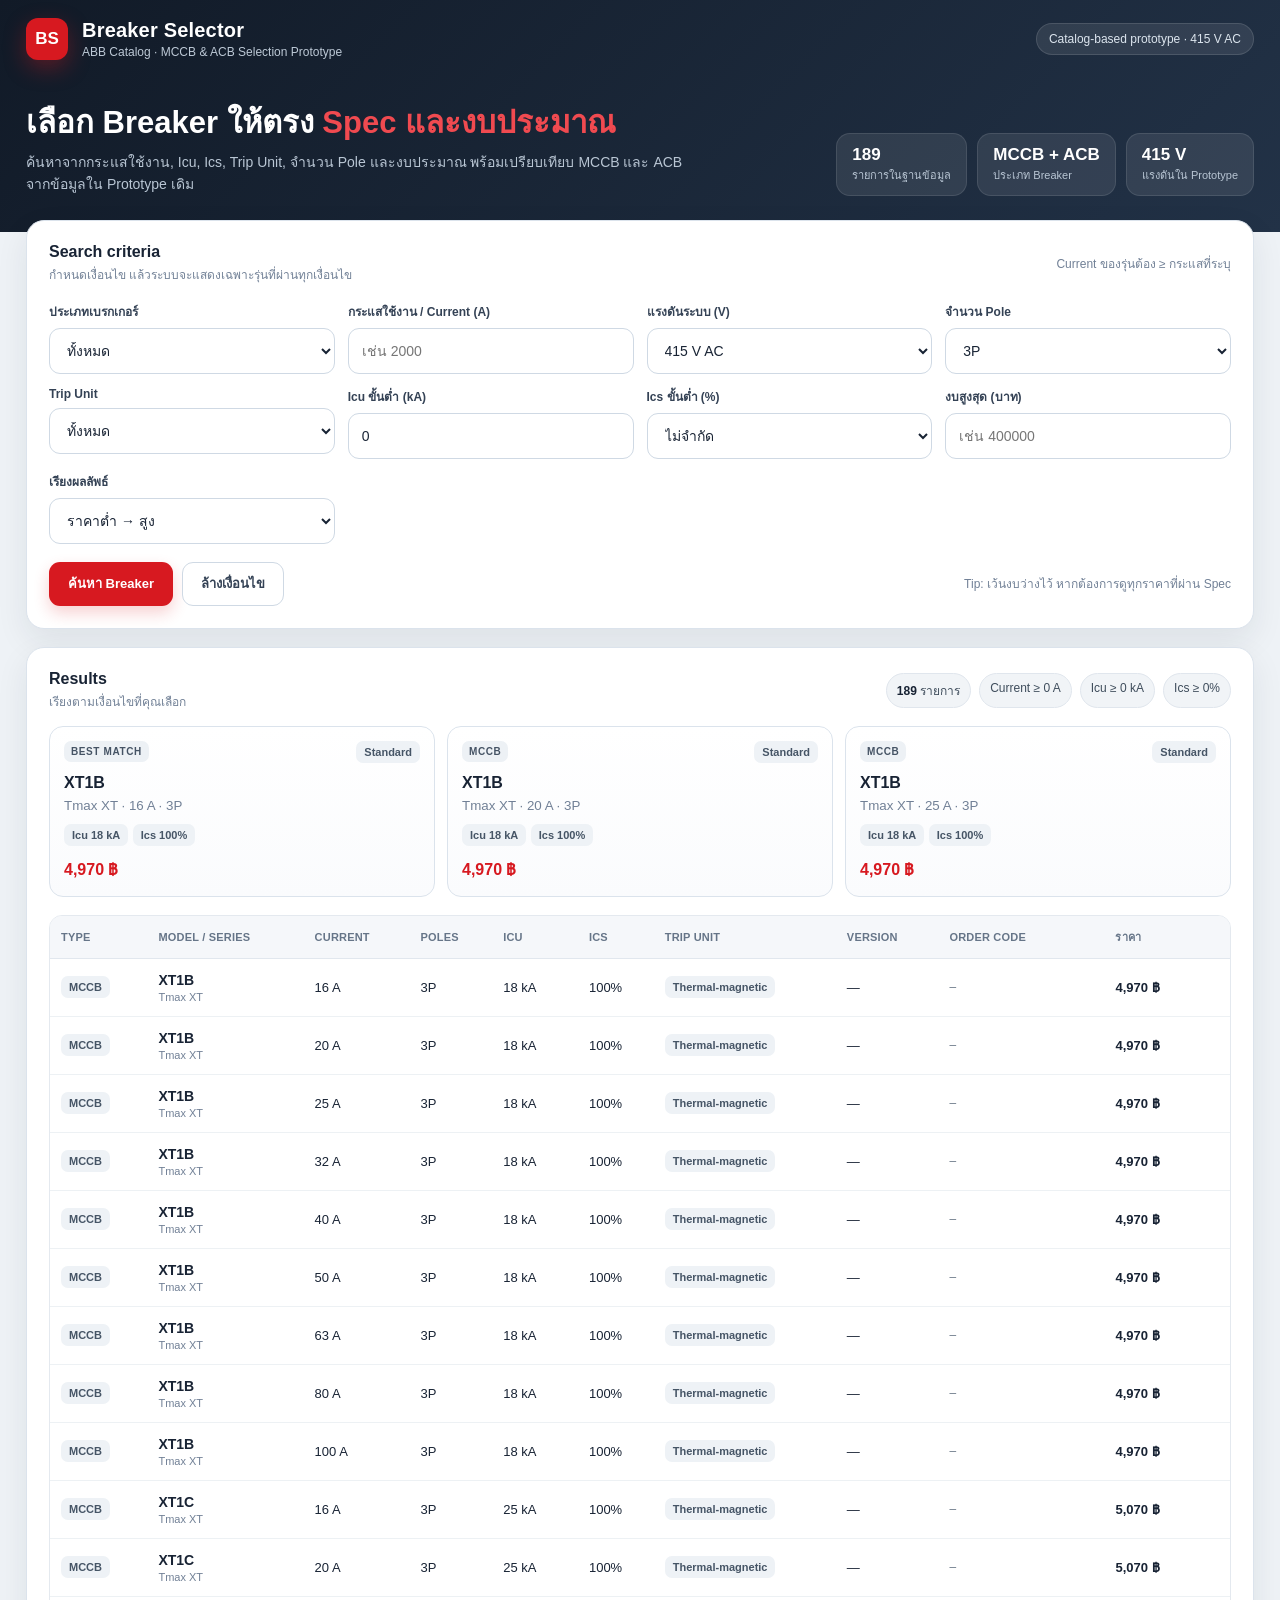
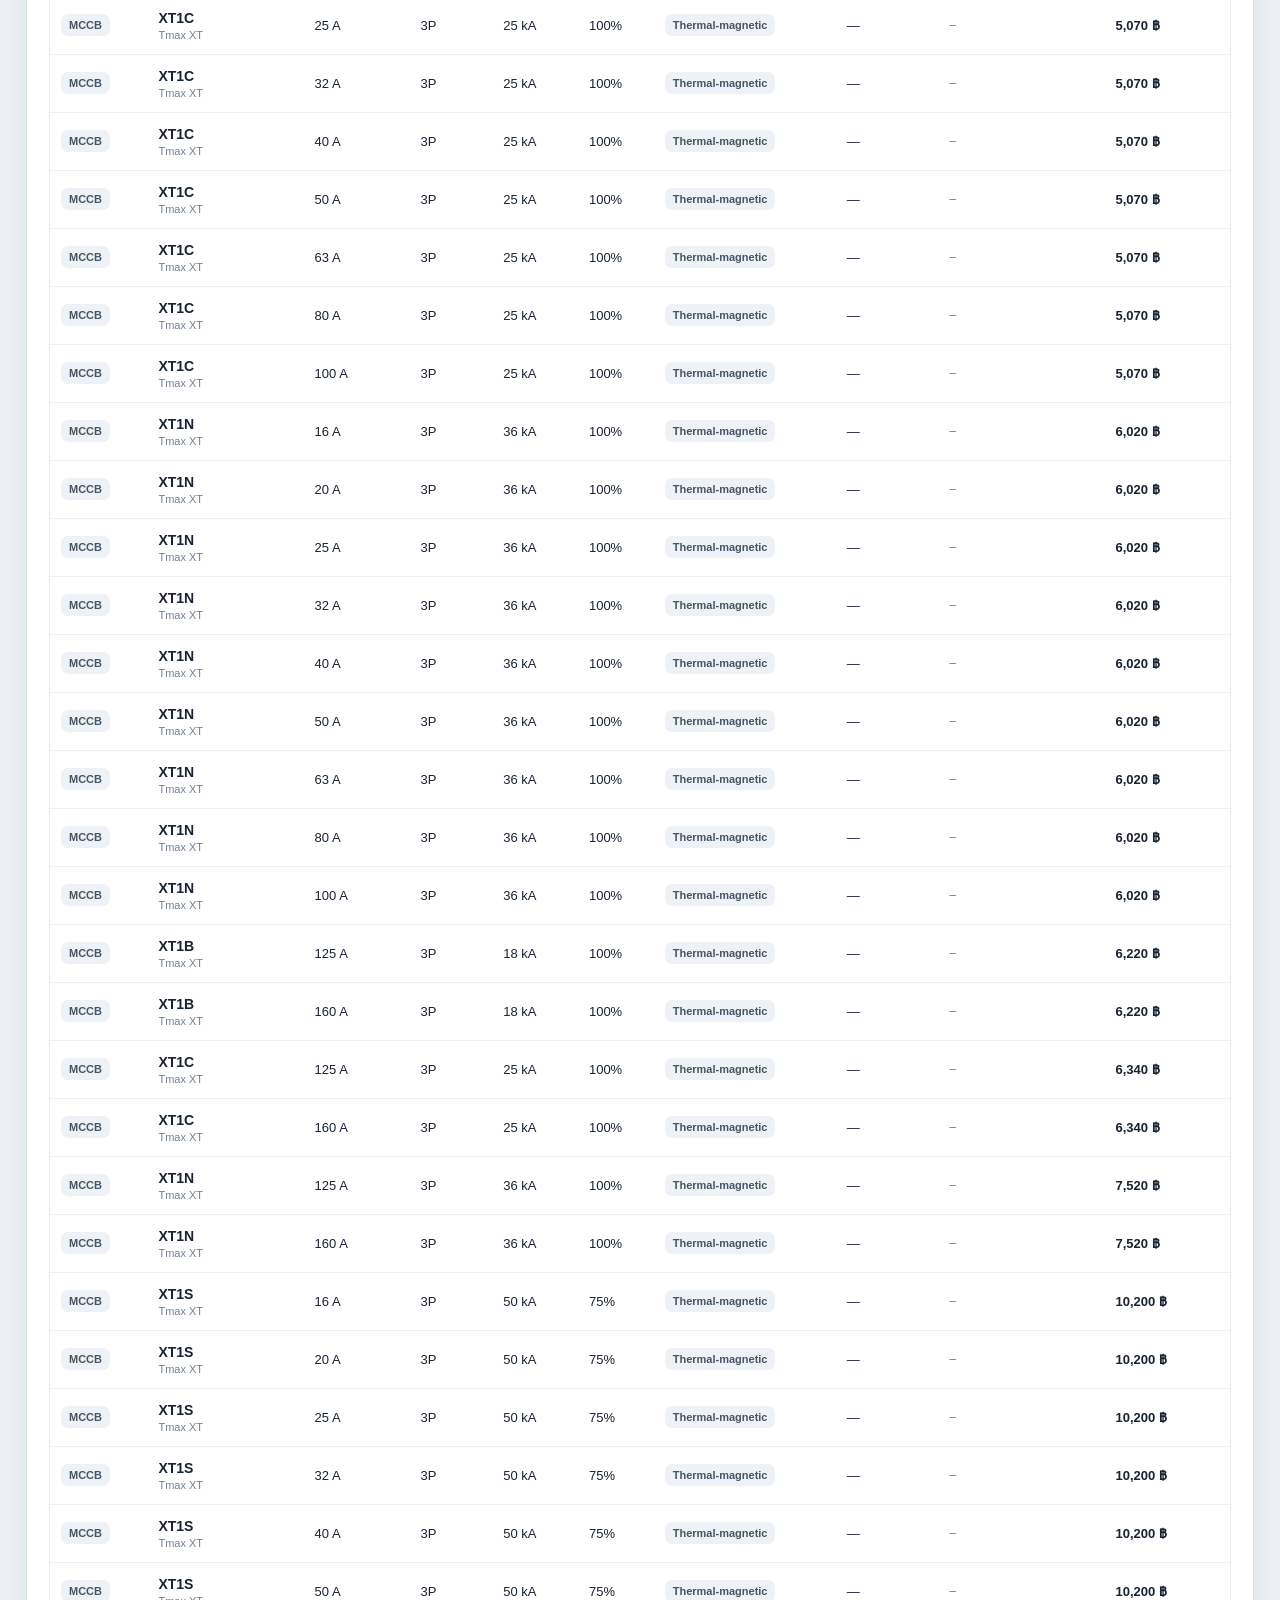
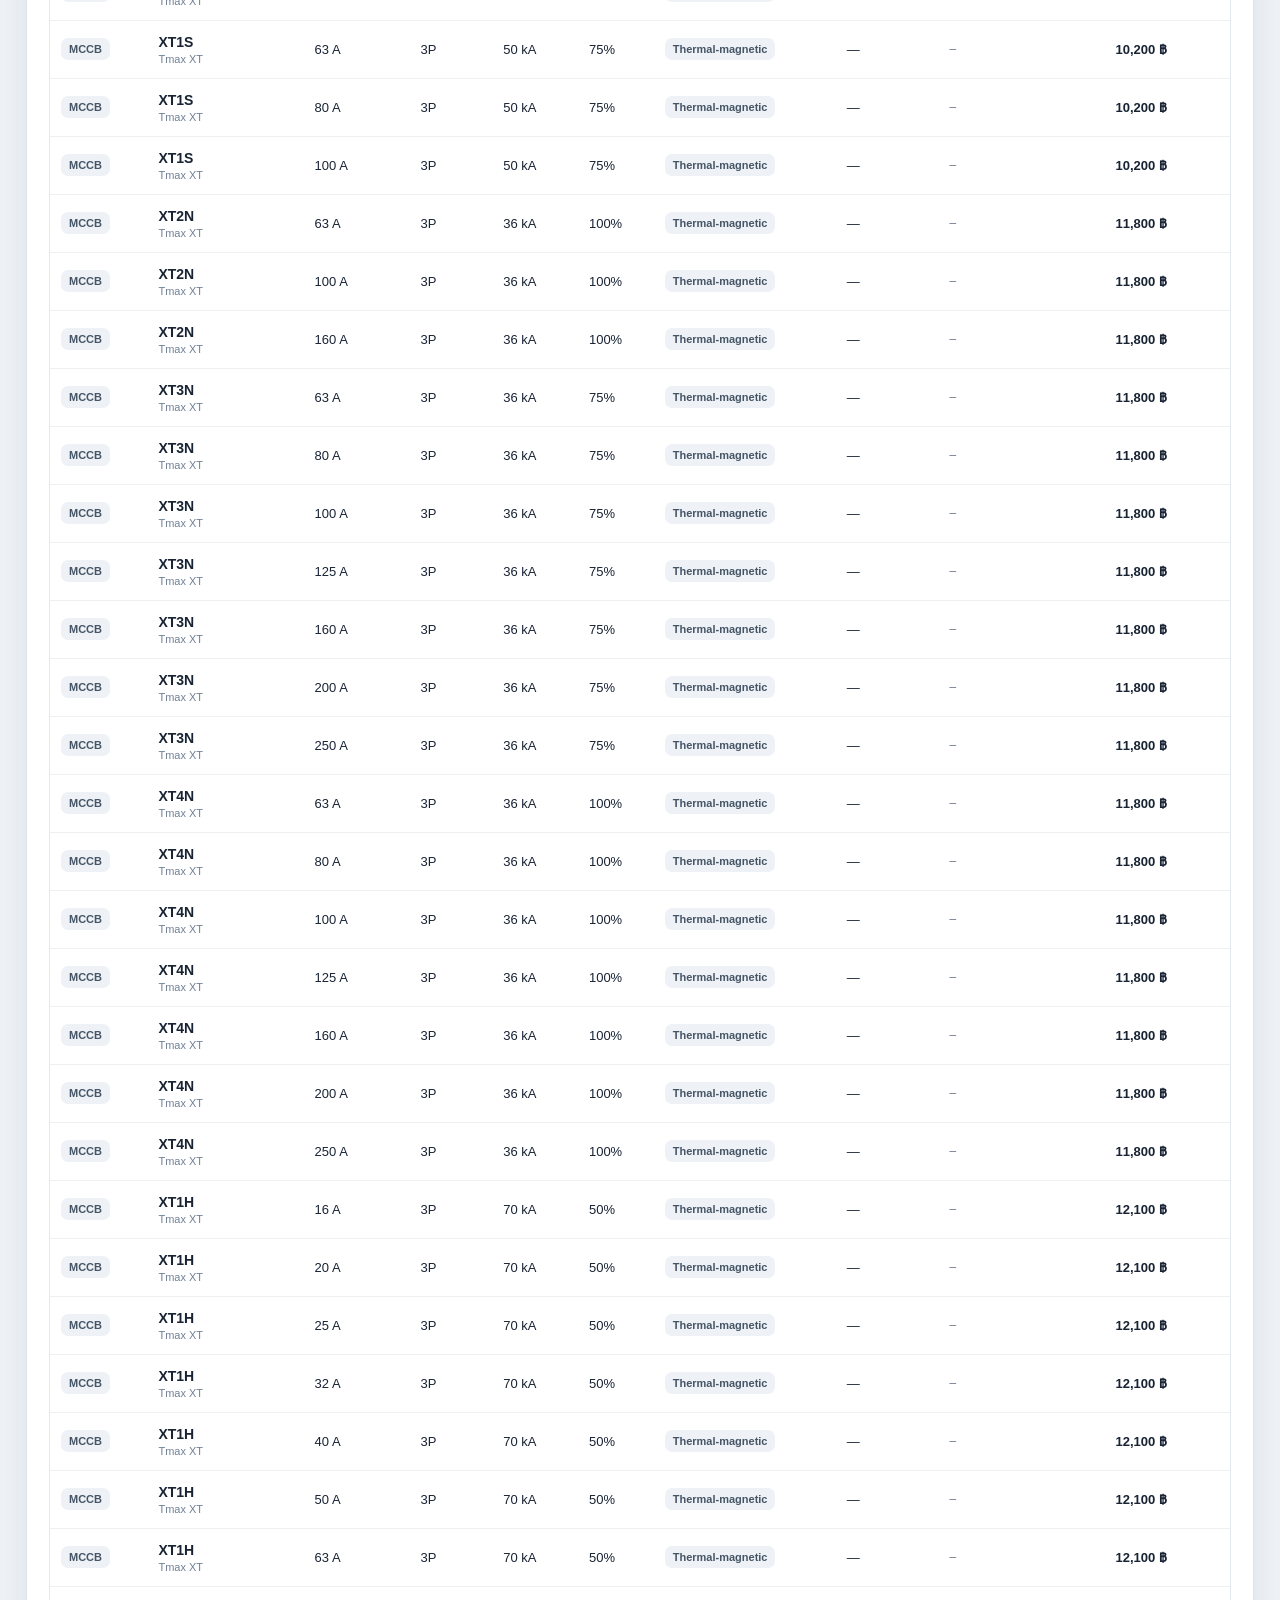
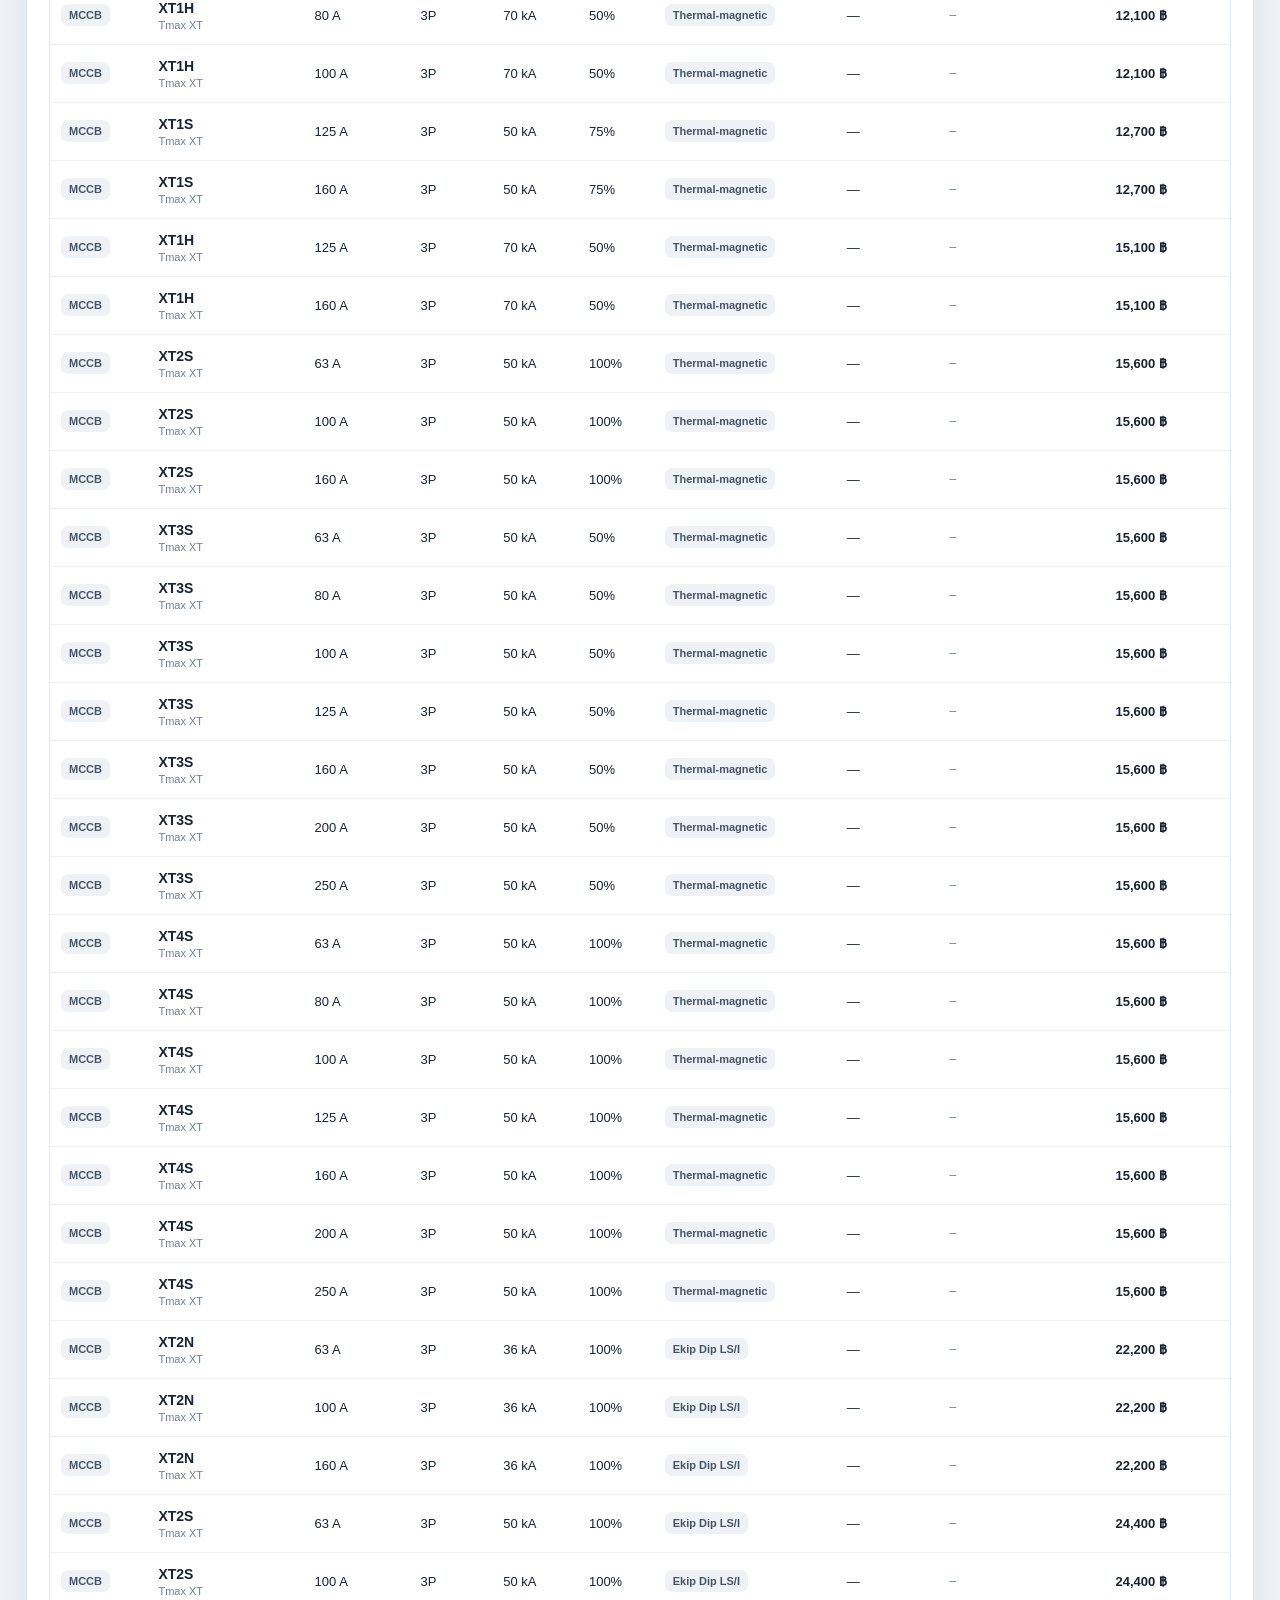
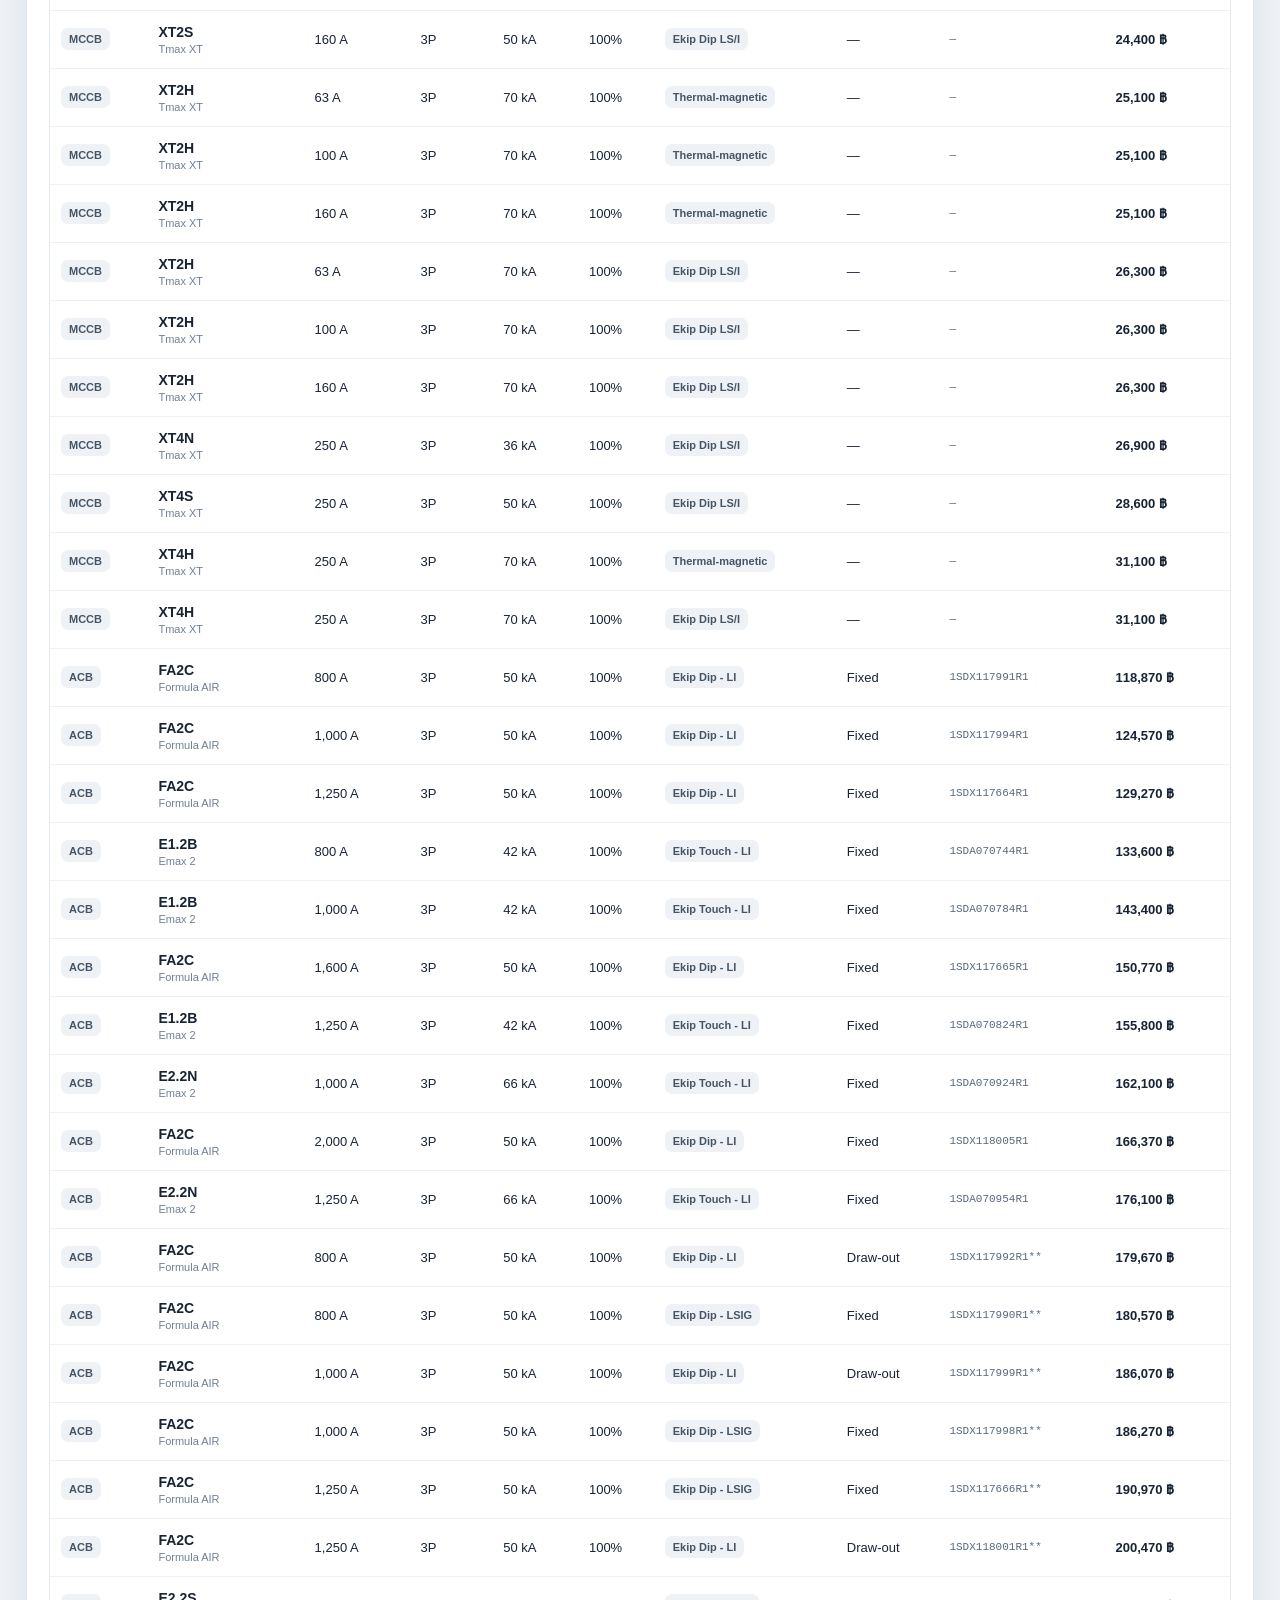
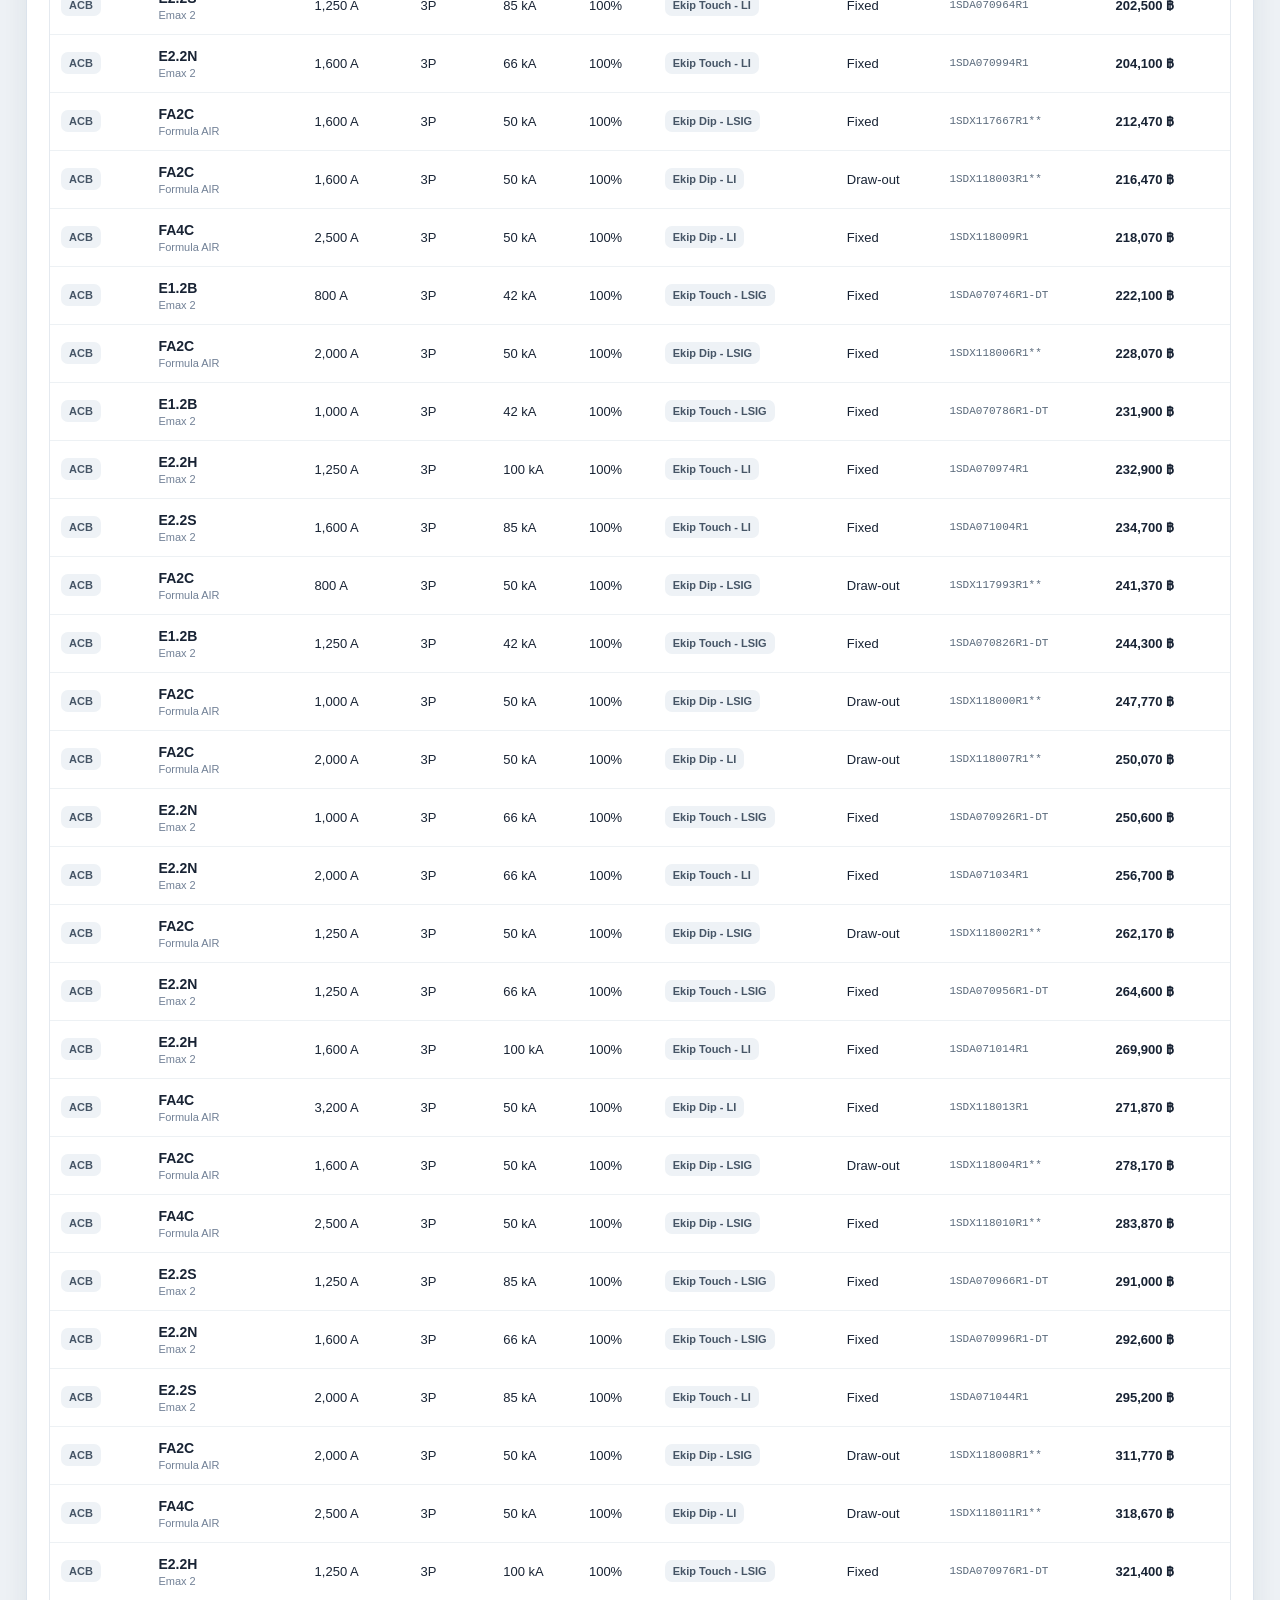
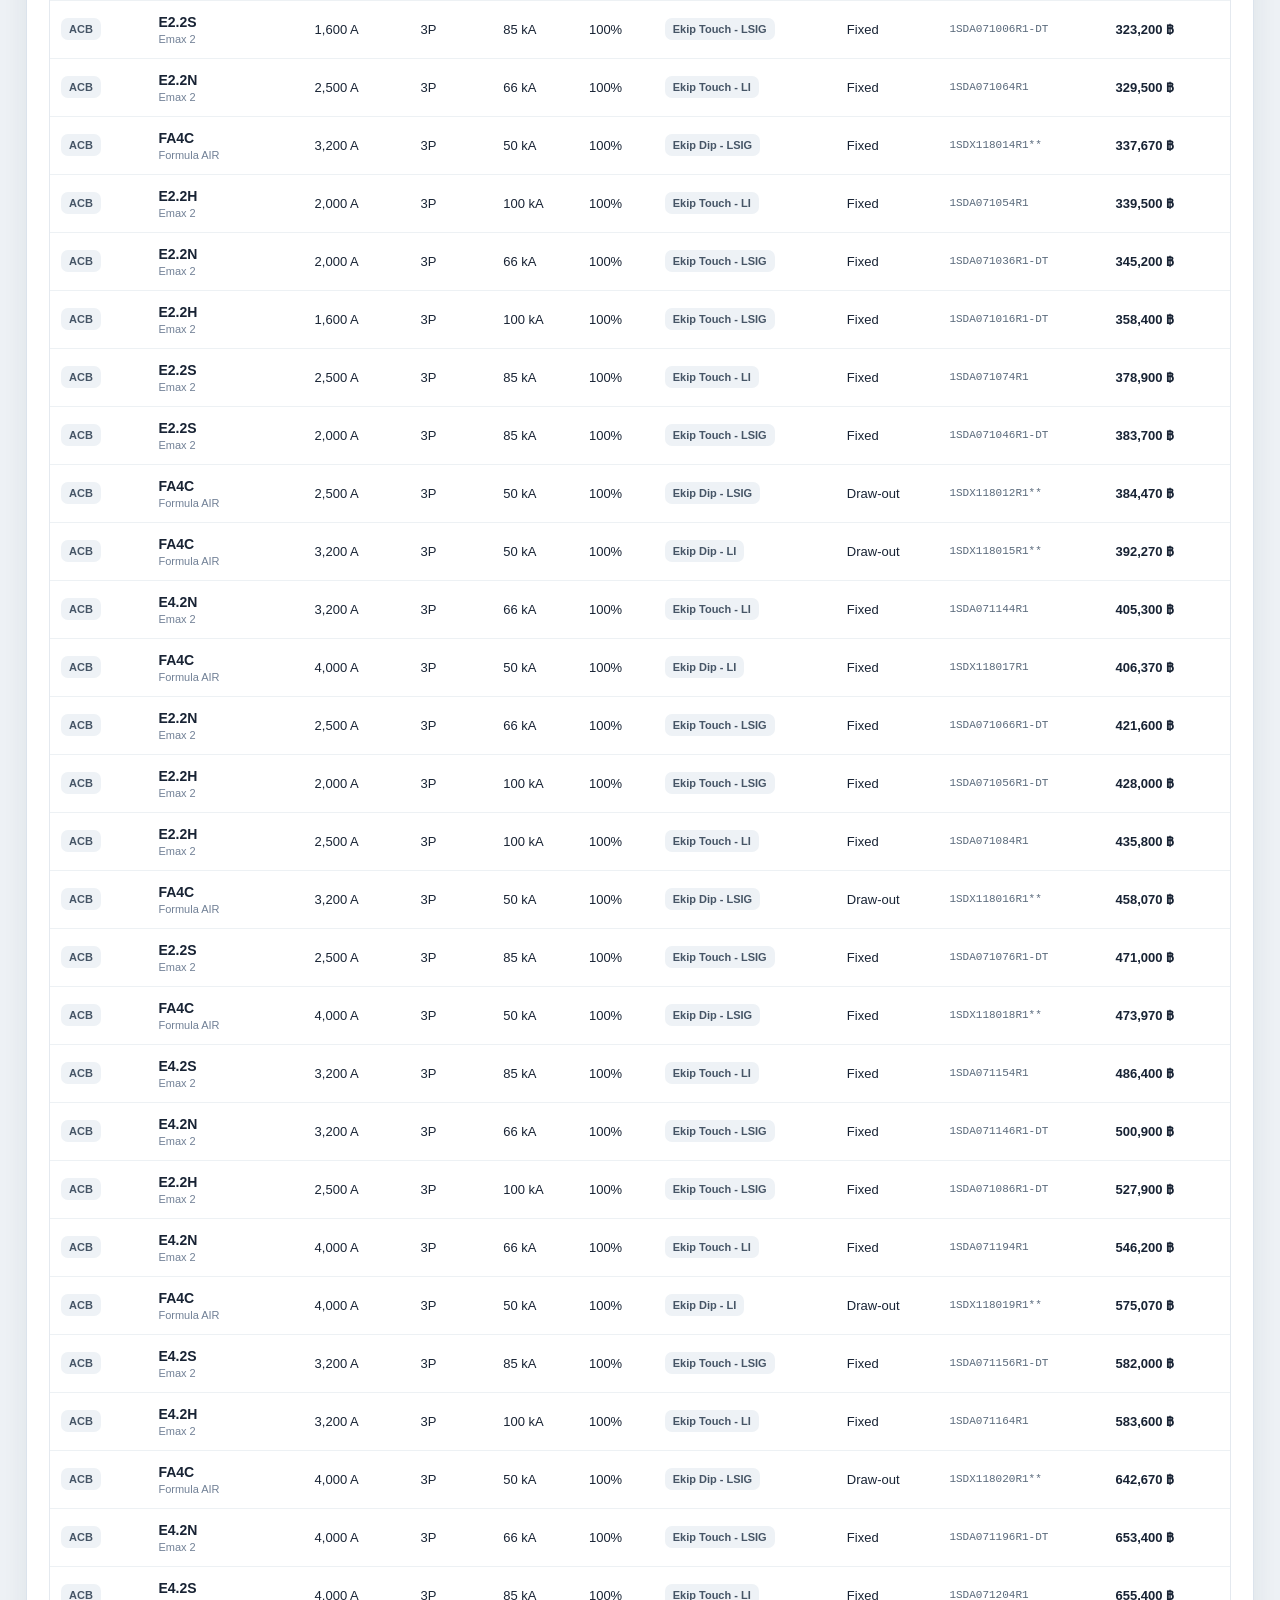
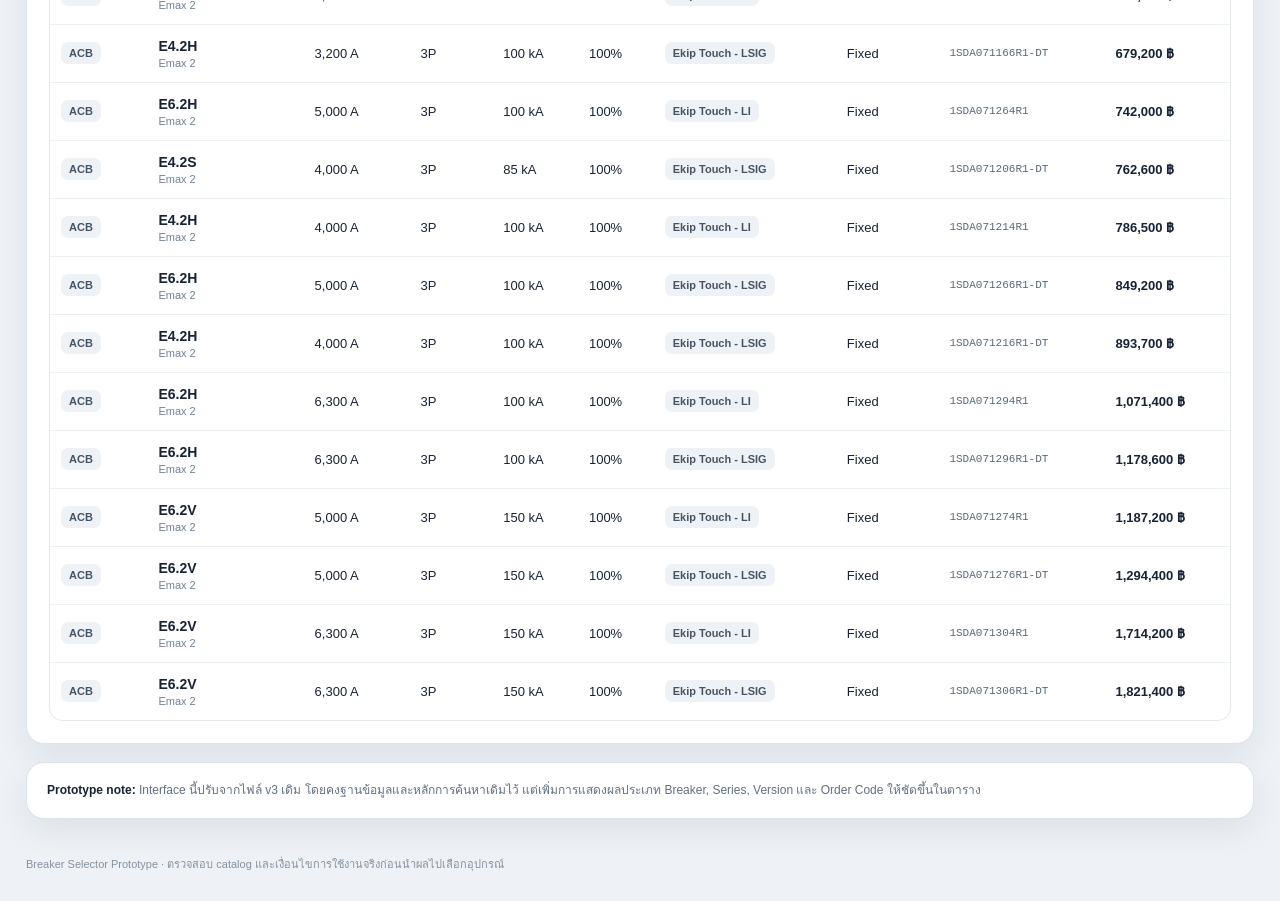
==== public/index.html @ d1b25e19 "Add files via upload" ====
<!doctype html>
<html lang="th">
<head>
<meta charset="utf-8">
<meta name="viewport" content="width=device-width,initial-scale=1">
<title>Breaker Selector | ABB Catalog Prototype</title>
<style>
:root {
  --ink:#182334;
  --ink-2:#344255;
  --muted:#718096;
  --line:#dbe3ec;
  --panel:#ffffff;
  --bg:#eef2f6;
  --accent:#d71920;
  --accent-dark:#a80f15;
  --soft:#f7f9fb;
  --shadow:0 12px 32px rgba(24,35,52,.08);
}
*{box-sizing:border-box}
body{margin:0;background:var(--bg);color:var(--ink);font-family:Inter,"Segoe UI",Tahoma,sans-serif}
.topbar{background:linear-gradient(135deg,#111a27,#223247);color:#fff}
.nav{max-width:1360px;margin:auto;padding:18px 26px;display:flex;justify-content:space-between;align-items:center;gap:20px}
.brand{display:flex;align-items:center;gap:14px}
.logo{width:42px;height:42px;border-radius:12px;background:var(--accent);display:grid;place-items:center;font-weight:800;font-size:17px;box-shadow:0 8px 22px rgba(215,25,32,.35)}
.brand h1{font-size:20px;margin:0;letter-spacing:.2px}
.brand p{margin:3px 0 0;color:#bdc9d6;font-size:12px}
.status{font-size:12px;color:#dce5ee;background:rgba(255,255,255,.09);padding:8px 12px;border:1px solid rgba(255,255,255,.12);border-radius:999px}
.hero{max-width:1360px;margin:auto;padding:28px 26px 36px}
.hero-grid{display:grid;grid-template-columns:1fr auto;gap:20px;align-items:end}
.hero h2{margin:0;font-size:31px;line-height:1.12}
.hero h2 span{color:#f04a50}
.hero p{margin:10px 0 0;color:#b9c6d4;max-width:680px;font-size:14px;line-height:1.6}
.stats{display:flex;gap:10px;flex-wrap:wrap}
.stat{background:rgba(255,255,255,.09);border:1px solid rgba(255,255,255,.1);border-radius:14px;padding:11px 15px;min-width:115px}
.stat b{display:block;font-size:17px} .stat span{font-size:11px;color:#b9c6d4}
.wrap{max-width:1360px;margin:-12px auto 36px;padding:0 26px}
.filter-card,.result-card,.info-card{background:var(--panel);border:1px solid var(--line);border-radius:18px;box-shadow:var(--shadow)}
.filter-card{padding:22px;margin-bottom:18px}
.section-head{display:flex;justify-content:space-between;align-items:center;margin-bottom:18px;gap:12px}
.section-title{margin:0;font-size:16px} .section-sub{font-size:12px;color:var(--muted);margin-top:4px}
.filter-grid{display:grid;grid-template-columns:repeat(4,minmax(0,1fr));gap:13px}
.field{display:flex;flex-direction:column;gap:7px}
.field label{font-size:12px;font-weight:650;color:var(--ink-2)}
input,select{height:46px;border:1px solid #cfd9e4;border-radius:11px;padding:0 13px;background:#fff;color:var(--ink);font-size:14px;outline:none;transition:.18s}
input:focus,select:focus{border-color:var(--accent);box-shadow:0 0 0 3px rgba(215,25,32,.09)}
.actions{display:flex;justify-content:space-between;align-items:center;margin-top:18px;gap:12px;flex-wrap:wrap}
.action-left{display:flex;gap:9px;flex-wrap:wrap}
button{height:44px;border-radius:11px;padding:0 18px;border:1px solid transparent;font-weight:700;cursor:pointer;font-size:13px}
.primary{background:var(--accent);color:#fff;box-shadow:0 7px 16px rgba(215,25,32,.2)} .primary:hover{background:var(--accent-dark)}
.secondary{background:#fff;border-color:#cfd9e4;color:var(--ink-2)} .secondary:hover{background:var(--soft)}
.helper{font-size:12px;color:var(--muted)}
.result-card{padding:22px;overflow:hidden}
.result-toolbar{display:flex;justify-content:space-between;align-items:center;gap:14px;margin-bottom:15px;flex-wrap:wrap}
.summary{display:flex;gap:8px;flex-wrap:wrap}
.pill{background:#f1f4f7;border:1px solid #e0e6ed;border-radius:999px;padding:7px 10px;font-size:12px;color:#3f4d5c}
.pill strong{color:var(--ink)}
.recommendations{display:grid;grid-template-columns:repeat(3,minmax(0,1fr));gap:12px;margin-bottom:18px}
.rec{border:1px solid var(--line);border-radius:14px;padding:14px;background:linear-gradient(180deg,#fff,#fafbfd)}
.rec-top{display:flex;justify-content:space-between;align-items:center;gap:8px}
.rec-type{font-size:10px;font-weight:800;letter-spacing:.6px;padding:5px 7px;border-radius:7px;background:#edf1f5;color:#455364}
.rec h3{font-size:16px;margin:11px 0 4px} .rec small{color:var(--muted)} .rec-price{font-weight:800;font-size:16px;margin-top:11px;color:var(--accent)}
.table-wrap{overflow:auto;border:1px solid #e4e9ef;border-radius:13px}
table{width:100%;border-collapse:collapse;min-width:980px;font-size:13px}
th{background:#f5f7fa;color:#667588;text-align:left;padding:12px 11px;font-size:11px;letter-spacing:.2px;text-transform:uppercase;border-bottom:1px solid #e1e7ee}
td{padding:13px 11px;border-bottom:1px solid #edf1f4;vertical-align:middle}
tbody tr:hover{background:#fafbfd} tbody tr:last-child td{border-bottom:0}
.model{font-weight:800;font-size:14px} .series{font-size:11px;color:var(--muted);margin-top:3px}
.badge{display:inline-flex;align-items:center;padding:5px 8px;border-radius:7px;background:#eef2f6;color:#465566;font-size:11px;font-weight:700}
.price{font-weight:800;color:var(--ink)} .order{font-family:ui-monospace,SFMono-Regular,Consolas,monospace;font-size:11px;color:#58687a}
.empty{padding:50px 20px;text-align:center;color:var(--muted)}
.info-card{margin-top:18px;padding:18px 20px;color:#617082;font-size:12px;line-height:1.65}
.info-card b{color:var(--ink)}
.footer{max-width:1360px;margin:0 auto;padding:0 26px 28px;color:#8491a0;font-size:11px}
@media(max-width:1050px){.filter-grid{grid-template-columns:repeat(3,1fr)}.recommendations{grid-template-columns:1fr 1fr}}
@media(max-width:720px){.nav,.hero,.wrap,.footer{padding-left:15px;padding-right:15px}.nav{align-items:flex-start}.status{display:none}.hero-grid{grid-template-columns:1fr}.hero h2{font-size:25px}.filter-grid{grid-template-columns:1fr 1fr}.recommendations{grid-template-columns:1fr}}
@media(max-width:480px){.filter-grid{grid-template-columns:1fr}.hero{padding-top:20px}.wrap{margin-top:-8px}}
</style>
</head>
<body>
<header class="topbar">
  <div class="nav">
    <div class="brand">
      <div class="logo">BS</div>
      <div><h1>Breaker Selector</h1><p>ABB Catalog · MCCB & ACB Selection Prototype</p></div>
    </div>
    <div class="status">Catalog-based prototype · 415 V AC</div>
  </div>
  <div class="hero">
    <div class="hero-grid">
      <div>
        <h2>เลือก Breaker ให้ตรง <span>Spec และงบประมาณ</span></h2>
        <p>ค้นหาจากกระแสใช้งาน, Icu, Ics, Trip Unit, จำนวน Pole และงบประมาณ พร้อมเปรียบเทียบ MCCB และ ACB จากข้อมูลใน Prototype เดิม</p>
      </div>
      <div class="stats">
        <div class="stat"><b id="totalCount">—</b><span>รายการในฐานข้อมูล</span></div>
        <div class="stat"><b>MCCB + ACB</b><span>ประเภท Breaker</span></div>
        <div class="stat"><b>415 V</b><span>แรงดันใน Prototype</span></div>
      </div>
    </div>
  </div>
</header>

<main class="wrap">
  <section class="filter-card">
    <div class="section-head">
      <div><h2 class="section-title">Search criteria</h2><div class="section-sub">กำหนดเงื่อนไข แล้วระบบจะแสดงเฉพาะรุ่นที่ผ่านทุกเงื่อนไข</div></div>
      <div class="helper">Current ของรุ่นต้อง ≥ กระแสที่ระบุ</div>
    </div>

    <div class="filter-grid">
      <div class="field"><label>ประเภทเบรกเกอร์</label><select id="category"><option value="any">ทั้งหมด</option><option value="MCCB">MCCB</option><option value="ACB">ACB</option></select></div>
      <div class="field"><label>กระแสใช้งาน / Current (A)</label><input id="current" type="number" min="0" placeholder="เช่น 2000"></div>
      <div class="field"><label>แรงดันระบบ (V)</label><select id="voltage"><option value="415">415 V AC</option></select></div>
      <div class="field"><label>จำนวน Pole</label><select id="poles"><option value="3">3P</option><option value="4">4P</option><option value="any">ไม่จำกัด</option></select></div>
      <div class="field"><label>Trip Unit</label><select id="trip"><option value="any">ทั้งหมด</option><option>Thermal-magnetic</option><option>Ekip Dip - LI</option><option>Ekip Dip - LSIG</option><option>Ekip Touch - LI</option><option>Ekip Touch - LSIG</option></select></div>
      <div class="field"><label>Icu ขั้นต่ำ (kA)</label><input id="icu" type="number" min="0" value="0"></div>
      <div class="field"><label>Ics ขั้นต่ำ (%)</label><select id="ics"><option value="0">ไม่จำกัด</option><option value="50">≥ 50%</option><option value="75">≥ 75%</option><option value="100">100%</option></select></div>
      <div class="field"><label>งบสูงสุด (บาท)</label><input id="budget" type="number" min="0" placeholder="เช่น 400000"></div>
      <div class="field"><label>เรียงผลลัพธ์</label><select id="sort"><option value="price">ราคาต่ำ → สูง</option><option value="current">Current ต่ำ → สูง</option><option value="icu">Icu สูง → ต่ำ</option></select></div>
    </div>

    <div class="actions">
      <div class="action-left"><button class="primary" onclick="search()">ค้นหา Breaker</button><button class="secondary" onclick="resetForm()">ล้างเงื่อนไข</button></div>
      <div class="helper">Tip: เว้นงบว่างไว้ หากต้องการดูทุกราคาที่ผ่าน Spec</div>
    </div>
  </section>

  <section class="result-card">
    <div class="result-toolbar">
      <div><h2 class="section-title">Results</h2><div class="section-sub">เรียงตามเงื่อนไขที่คุณเลือก</div></div>
      <div class="summary" id="summary"></div>
    </div>
    <div id="recommendations" class="recommendations"></div>
    <div id="results"></div>
  </section>

  <section class="info-card">
    <b>Prototype note:</b> Interface นี้ปรับจากไฟล์ v3 เดิม โดยคงฐานข้อมูลและหลักการค้นหาเดิมไว้ แต่เพิ่มการแสดงผลประเภท Breaker, Series, Version และ Order Code ให้ชัดขึ้นในตาราง
  </section>
</main>

<footer class="footer">Breaker Selector Prototype · ตรวจสอบ catalog และเงื่อนไขการใช้งานจริงก่อนนำผลไปเลือกอุปกรณ์</footer>

<script>
const DATA = [{"series": "Tmax XT", "model": "XT1B", "current": 16, "poles": 3, "voltage": 415, "icu": 18, "ics": 100, "trip": "Thermal-magnetic", "price": 4970, "source": "ABB catalog 2024, pp. 28–29 / price list"}, {"series": "Tmax XT", "model": "XT1B", "current": 20, "poles": 3, "voltage": 415, "icu": 18, "ics": 100, "trip": "Thermal-magnetic", "price": 4970, "source": "ABB catalog 2024, pp. 28–29 / price list"}, {"series": "Tmax XT", "model": "XT1B", "current": 25, "poles": 3, "voltage": 415, "icu": 18, "ics": 100, "trip": "Thermal-magnetic", "price": 4970, "source": "ABB catalog 2024, pp. 28–29 / price list"}, {"series": "Tmax XT", "model": "XT1B", "current": 32, "poles": 3, "voltage": 415, "icu": 18, "ics": 100, "trip": "Thermal-magnetic", "price": 4970, "source": "ABB catalog 2024, pp. 28–29 / price list"}, {"series": "Tmax XT", "model": "XT1B", "current": 40, "poles": 3, "voltage": 415, "icu": 18, "ics": 100, "trip": "Thermal-magnetic", "price": 4970, "source": "ABB catalog 2024, pp. 28–29 / price list"}, {"series": "Tmax XT", "model": "XT1B", "current": 50, "poles": 3, "voltage": 415, "icu": 18, "ics": 100, "trip": "Thermal-magnetic", "price": 4970, "source": "ABB catalog 2024, pp. 28–29 / price list"}, {"series": "Tmax XT", "model": "XT1B", "current": 63, "poles": 3, "voltage": 415, "icu": 18, "ics": 100, "trip": "Thermal-magnetic", "price": 4970, "source": "ABB catalog 2024, pp. 28–29 / price list"}, {"series": "Tmax XT", "model": "XT1B", "current": 80, "poles": 3, "voltage": 415, "icu": 18, "ics": 100, "trip": "Thermal-magnetic", "price": 4970, "source": "ABB catalog 2024, pp. 28–29 / price list"}, {"series": "Tmax XT", "model": "XT1B", "current": 100, "poles": 3, "voltage": 415, "icu": 18, "ics": 100, "trip": "Thermal-magnetic", "price": 4970, "source": "ABB catalog 2024, pp. 28–29 / price list"}, {"series": "Tmax XT", "model": "XT1B", "current": 125, "poles": 3, "voltage": 415, "icu": 18, "ics": 100, "trip": "Thermal-magnetic", "price": 6220, "source": "ABB catalog 2024, pp. 28–29 / price list"}, {"series": "Tmax XT", "model": "XT1B", "current": 160, "poles": 3, "voltage": 415, "icu": 18, "ics": 100, "trip": "Thermal-magnetic", "price": 6220, "source": "ABB catalog 2024, pp. 28–29 / price list"}, {"series": "Tmax XT", "model": "XT1C", "current": 16, "poles": 3, "voltage": 415, "icu": 25, "ics": 100, "trip": "Thermal-magnetic", "price": 5070, "source": "ABB catalog 2024, pp. 28–29 / price list"}, {"series": "Tmax XT", "model": "XT1C", "current": 20, "poles": 3, "voltage": 415, "icu": 25, "ics": 100, "trip": "Thermal-magnetic", "price": 5070, "source": "ABB catalog 2024, pp. 28–29 / price list"}, {"series": "Tmax XT", "model": "XT1C", "current": 25, "poles": 3, "voltage": 415, "icu": 25, "ics": 100, "trip": "Thermal-magnetic", "price": 5070, "source": "ABB catalog 2024, pp. 28–29 / price list"}, {"series": "Tmax XT", "model": "XT1C", "current": 32, "poles": 3, "voltage": 415, "icu": 25, "ics": 100, "trip": "Thermal-magnetic", "price": 5070, "source": "ABB catalog 2024, pp. 28–29 / price list"}, {"series": "Tmax XT", "model": "XT1C", "current": 40, "poles": 3, "voltage": 415, "icu": 25, "ics": 100, "trip": "Thermal-magnetic", "price": 5070, "source": "ABB catalog 2024, pp. 28–29 / price list"}, {"series": "Tmax XT", "model": "XT1C", "current": 50, "poles": 3, "voltage": 415, "icu": 25, "ics": 100, "trip": "Thermal-magnetic", "price": 5070, "source": "ABB catalog 2024, pp. 28–29 / price list"}, {"series": "Tmax XT", "model": "XT1C", "current": 63, "poles": 3, "voltage": 415, "icu": 25, "ics": 100, "trip": "Thermal-magnetic", "price": 5070, "source": "ABB catalog 2024, pp. 28–29 / price list"}, {"series": "Tmax XT", "model": "XT1C", "current": 80, "poles": 3, "voltage": 415, "icu": 25, "ics": 100, "trip": "Thermal-magnetic", "price": 5070, "source": "ABB catalog 2024, pp. 28–29 / price list"}, {"series": "Tmax XT", "model": "XT1C", "current": 100, "poles": 3, "voltage": 415, "icu": 25, "ics": 100, "trip": "Thermal-magnetic", "price": 5070, "source": "ABB catalog 2024, pp. 28–29 / price list"}, {"series": "Tmax XT", "model": "XT1C", "current": 125, "poles": 3, "voltage": 415, "icu": 25, "ics": 100, "trip": "Thermal-magnetic", "price": 6340, "source": "ABB catalog 2024, pp. 28–29 / price list"}, {"series": "Tmax XT", "model": "XT1C", "current": 160, "poles": 3, "voltage": 415, "icu": 25, "ics": 100, "trip": "Thermal-magnetic", "price": 6340, "source": "ABB catalog 2024, pp. 28–29 / price list"}, {"series": "Tmax XT", "model": "XT1N", "current": 16, "poles": 3, "voltage": 415, "icu": 36, "ics": 100, "trip": "Thermal-magnetic", "price": 6020, "source": "ABB catalog 2024, pp. 28–29 / price list"}, {"series": "Tmax XT", "model": "XT1N", "current": 20, "poles": 3, "voltage": 415, "icu": 36, "ics": 100, "trip": "Thermal-magnetic", "price": 6020, "source": "ABB catalog 2024, pp. 28–29 / price list"}, {"series": "Tmax XT", "model": "XT1N", "current": 25, "poles": 3, "voltage": 415, "icu": 36, "ics": 100, "trip": "Thermal-magnetic", "price": 6020, "source": "ABB catalog 2024, pp. 28–29 / price list"}, {"series": "Tmax XT", "model": "XT1N", "current": 32, "poles": 3, "voltage": 415, "icu": 36, "ics": 100, "trip": "Thermal-magnetic", "price": 6020, "source": "ABB catalog 2024, pp. 28–29 / price list"}, {"series": "Tmax XT", "model": "XT1N", "current": 40, "poles": 3, "voltage": 415, "icu": 36, "ics": 100, "trip": "Thermal-magnetic", "price": 6020, "source": "ABB catalog 2024, pp. 28–29 / price list"}, {"series": "Tmax XT", "model": "XT1N", "current": 50, "poles": 3, "voltage": 415, "icu": 36, "ics": 100, "trip": "Thermal-magnetic", "price": 6020, "source": "ABB catalog 2024, pp. 28–29 / price list"}, {"series": "Tmax XT", "model": "XT1N", "current": 63, "poles": 3, "voltage": 415, "icu": 36, "ics": 100, "trip": "Thermal-magnetic", "price": 6020, "source": "ABB catalog 2024, pp. 28–29 / price list"}, {"series": "Tmax XT", "model": "XT1N", "current": 80, "poles": 3, "voltage": 415, "icu": 36, "ics": 100, "trip": "Thermal-magnetic", "price": 6020, "source": "ABB catalog 2024, pp. 28–29 / price list"}, {"series": "Tmax XT", "model": "XT1N", "current": 100, "poles": 3, "voltage": 415, "icu": 36, "ics": 100, "trip": "Thermal-magnetic", "price": 6020, "source": "ABB catalog 2024, pp. 28–29 / price list"}, {"series": "Tmax XT", "model": "XT1N", "current": 125, "poles": 3, "voltage": 415, "icu": 36, "ics": 100, "trip": "Thermal-magnetic", "price": 7520, "source": "ABB catalog 2024, pp. 28–29 / price list"}, {"series": "Tmax XT", "model": "XT1N", "current": 160, "poles": 3, "voltage": 415, "icu": 36, "ics": 100, "trip": "Thermal-magnetic", "price": 7520, "source": "ABB catalog 2024, pp. 28–29 / price list"}, {"series": "Tmax XT", "model": "XT1S", "current": 16, "poles": 3, "voltage": 415, "icu": 50, "ics": 75, "trip": "Thermal-magnetic", "price": 10200, "source": "ABB catalog 2024, pp. 28–29 / price list"}, {"series": "Tmax XT", "model": "XT1S", "current": 20, "poles": 3, "voltage": 415, "icu": 50, "ics": 75, "trip": "Thermal-magnetic", "price": 10200, "source": "ABB catalog 2024, pp. 28–29 / price list"}, {"series": "Tmax XT", "model": "XT1S", "current": 25, "poles": 3, "voltage": 415, "icu": 50, "ics": 75, "trip": "Thermal-magnetic", "price": 10200, "source": "ABB catalog 2024, pp. 28–29 / price list"}, {"series": "Tmax XT", "model": "XT1S", "current": 32, "poles": 3, "voltage": 415, "icu": 50, "ics": 75, "trip": "Thermal-magnetic", "price": 10200, "source": "ABB catalog 2024, pp. 28–29 / price list"}, {"series": "Tmax XT", "model": "XT1S", "current": 40, "poles": 3, "voltage": 415, "icu": 50, "ics": 75, "trip": "Thermal-magnetic", "price": 10200, "source": "ABB catalog 2024, pp. 28–29 / price list"}, {"series": "Tmax XT", "model": "XT1S", "current": 50, "poles": 3, "voltage": 415, "icu": 50, "ics": 75, "trip": "Thermal-magnetic", "price": 10200, "source": "ABB catalog 2024, pp. 28–29 / price list"}, {"series": "Tmax XT", "model": "XT1S", "current": 63, "poles": 3, "voltage": 415, "icu": 50, "ics": 75, "trip": "Thermal-magnetic", "price": 10200, "source": "ABB catalog 2024, pp. 28–29 / price list"}, {"series": "Tmax XT", "model": "XT1S", "current": 80, "poles": 3, "voltage": 415, "icu": 50, "ics": 75, "trip": "Thermal-magnetic", "price": 10200, "source": "ABB catalog 2024, pp. 28–29 / price list"}, {"series": "Tmax XT", "model": "XT1S", "current": 100, "poles": 3, "voltage": 415, "icu": 50, "ics": 75, "trip": "Thermal-magnetic", "price": 10200, "source": "ABB catalog 2024, pp. 28–29 / price list"}, {"series": "Tmax XT", "model": "XT1S", "current": 125, "poles": 3, "voltage": 415, "icu": 50, "ics": 75, "trip": "Thermal-magnetic", "price": 12700, "source": "ABB catalog 2024, pp. 28–29 / price list"}, {"series": "Tmax XT", "model": "XT1S", "current": 160, "poles": 3, "voltage": 415, "icu": 50, "ics": 75, "trip": "Thermal-magnetic", "price": 12700, "source": "ABB catalog 2024, pp. 28–29 / price list"}, {"series": "Tmax XT", "model": "XT1H", "current": 16, "poles": 3, "voltage": 415, "icu": 70, "ics": 50, "trip": "Thermal-magnetic", "price": 12100, "source": "ABB catalog 2024, pp. 28–29 / price list"}, {"series": "Tmax XT", "model": "XT1H", "current": 20, "poles": 3, "voltage": 415, "icu": 70, "ics": 50, "trip": "Thermal-magnetic", "price": 12100, "source": "ABB catalog 2024, pp. 28–29 / price list"}, {"series": "Tmax XT", "model": "XT1H", "current": 25, "poles": 3, "voltage": 415, "icu": 70, "ics": 50, "trip": "Thermal-magnetic", "price": 12100, "source": "ABB catalog 2024, pp. 28–29 / price list"}, {"series": "Tmax XT", "model": "XT1H", "current": 32, "poles": 3, "voltage": 415, "icu": 70, "ics": 50, "trip": "Thermal-magnetic", "price": 12100, "source": "ABB catalog 2024, pp. 28–29 / price list"}, {"series": "Tmax XT", "model": "XT1H", "current": 40, "poles": 3, "voltage": 415, "icu": 70, "ics": 50, "trip": "Thermal-magnetic", "price": 12100, "source": "ABB catalog 2024, pp. 28–29 / price list"}, {"series": "Tmax XT", "model": "XT1H", "current": 50, "poles": 3, "voltage": 415, "icu": 70, "ics": 50, "trip": "Thermal-magnetic", "price": 12100, "source": "ABB catalog 2024, pp. 28–29 / price list"}, {"series": "Tmax XT", "model": "XT1H", "current": 63, "poles": 3, "voltage": 415, "icu": 70, "ics": 50, "trip": "Thermal-magnetic", "price": 12100, "source": "ABB catalog 2024, pp. 28–29 / price list"}, {"series": "Tmax XT", "model": "XT1H", "current": 80, "poles": 3, "voltage": 415, "icu": 70, "ics": 50, "trip": "Thermal-magnetic", "price": 12100, "source": "ABB catalog 2024, pp. 28–29 / price list"}, {"series": "Tmax XT", "model": "XT1H", "current": 100, "poles": 3, "voltage": 415, "icu": 70, "ics": 50, "trip": "Thermal-magnetic", "price": 12100, "source": "ABB catalog 2024, pp. 28–29 / price list"}, {"series": "Tmax XT", "model": "XT1H", "current": 125, "poles": 3, "voltage": 415, "icu": 70, "ics": 50, "trip": "Thermal-magnetic", "price": 15100, "source": "ABB catalog 2024, pp. 28–29 / price list"}, {"series": "Tmax XT", "model": "XT1H", "current": 160, "poles": 3, "voltage": 415, "icu": 70, "ics": 50, "trip": "Thermal-magnetic", "price": 15100, "source": "ABB catalog 2024, pp. 28–29 / price list"}, {"series": "Tmax XT", "model": "XT2N", "current": 63, "poles": 3, "voltage": 415, "icu": 36, "ics": 100, "trip": "Thermal-magnetic", "price": 11800, "source": "ABB catalog 2024, pp. 28–29 / price list"}, {"series": "Tmax XT", "model": "XT2N", "current": 100, "poles": 3, "voltage": 415, "icu": 36, "ics": 100, "trip": "Thermal-magnetic", "price": 11800, "source": "ABB catalog 2024, pp. 28–29 / price list"}, {"series": "Tmax XT", "model": "XT2N", "current": 160, "poles": 3, "voltage": 415, "icu": 36, "ics": 100, "trip": "Thermal-magnetic", "price": 11800, "source": "ABB catalog 2024, pp. 28–29 / price list"}, {"series": "Tmax XT", "model": "XT2S", "current": 63, "poles": 3, "voltage": 415, "icu": 50, "ics": 100, "trip": "Thermal-magnetic", "price": 15600, "source": "ABB catalog 2024, pp. 28–29 / price list"}, {"series": "Tmax XT", "model": "XT2S", "current": 100, "poles": 3, "voltage": 415, "icu": 50, "ics": 100, "trip": "Thermal-magnetic", "price": 15600, "source": "ABB catalog 2024, pp. 28–29 / price list"}, {"series": "Tmax XT", "model": "XT2S", "current": 160, "poles": 3, "voltage": 415, "icu": 50, "ics": 100, "trip": "Thermal-magnetic", "price": 15600, "source": "ABB catalog 2024, pp. 28–29 / price list"}, {"series": "Tmax XT", "model": "XT2H", "current": 63, "poles": 3, "voltage": 415, "icu": 70, "ics": 100, "trip": "Thermal-magnetic", "price": 25100, "source": "ABB catalog 2024, pp. 28–29 / price list"}, {"series": "Tmax XT", "model": "XT2H", "current": 100, "poles": 3, "voltage": 415, "icu": 70, "ics": 100, "trip": "Thermal-magnetic", "price": 25100, "source": "ABB catalog 2024, pp. 28–29 / price list"}, {"series": "Tmax XT", "model": "XT2H", "current": 160, "poles": 3, "voltage": 415, "icu": 70, "ics": 100, "trip": "Thermal-magnetic", "price": 25100, "source": "ABB catalog 2024, pp. 28–29 / price list"}, {"series": "Tmax XT", "model": "XT3N", "current": 63, "poles": 3, "voltage": 415, "icu": 36, "ics": 75, "trip": "Thermal-magnetic", "price": 11800, "source": "ABB catalog 2024, pp. 28–29 / price list"}, {"series": "Tmax XT", "model": "XT3N", "current": 80, "poles": 3, "voltage": 415, "icu": 36, "ics": 75, "trip": "Thermal-magnetic", "price": 11800, "source": "ABB catalog 2024, pp. 28–29 / price list"}, {"series": "Tmax XT", "model": "XT3N", "current": 100, "poles": 3, "voltage": 415, "icu": 36, "ics": 75, "trip": "Thermal-magnetic", "price": 11800, "source": "ABB catalog 2024, pp. 28–29 / price list"}, {"series": "Tmax XT", "model": "XT3N", "current": 125, "poles": 3, "voltage": 415, "icu": 36, "ics": 75, "trip": "Thermal-magnetic", "price": 11800, "source": "ABB catalog 2024, pp. 28–29 / price list"}, {"series": "Tmax XT", "model": "XT3N", "current": 160, "poles": 3, "voltage": 415, "icu": 36, "ics": 75, "trip": "Thermal-magnetic", "price": 11800, "source": "ABB catalog 2024, pp. 28–29 / price list"}, {"series": "Tmax XT", "model": "XT3N", "current": 200, "poles": 3, "voltage": 415, "icu": 36, "ics": 75, "trip": "Thermal-magnetic", "price": 11800, "source": "ABB catalog 2024, pp. 28–29 / price list"}, {"series": "Tmax XT", "model": "XT3N", "current": 250, "poles": 3, "voltage": 415, "icu": 36, "ics": 75, "trip": "Thermal-magnetic", "price": 11800, "source": "ABB catalog 2024, pp. 28–29 / price list"}, {"series": "Tmax XT", "model": "XT3S", "current": 63, "poles": 3, "voltage": 415, "icu": 50, "ics": 50, "trip": "Thermal-magnetic", "price": 15600, "source": "ABB catalog 2024, pp. 28–29 / price list"}, {"series": "Tmax XT", "model": "XT3S", "current": 80, "poles": 3, "voltage": 415, "icu": 50, "ics": 50, "trip": "Thermal-magnetic", "price": 15600, "source": "ABB catalog 2024, pp. 28–29 / price list"}, {"series": "Tmax XT", "model": "XT3S", "current": 100, "poles": 3, "voltage": 415, "icu": 50, "ics": 50, "trip": "Thermal-magnetic", "price": 15600, "source": "ABB catalog 2024, pp. 28–29 / price list"}, {"series": "Tmax XT", "model": "XT3S", "current": 125, "poles": 3, "voltage": 415, "icu": 50, "ics": 50, "trip": "Thermal-magnetic", "price": 15600, "source": "ABB catalog 2024, pp. 28–29 / price list"}, {"series": "Tmax XT", "model": "XT3S", "current": 160, "poles": 3, "voltage": 415, "icu": 50, "ics": 50, "trip": "Thermal-magnetic", "price": 15600, "source": "ABB catalog 2024, pp. 28–29 / price list"}, {"series": "Tmax XT", "model": "XT3S", "current": 200, "poles": 3, "voltage": 415, "icu": 50, "ics": 50, "trip": "Thermal-magnetic", "price": 15600, "source": "ABB catalog 2024, pp. 28–29 / price list"}, {"series": "Tmax XT", "model": "XT3S", "current": 250, "poles": 3, "voltage": 415, "icu": 50, "ics": 50, "trip": "Thermal-magnetic", "price": 15600, "source": "ABB catalog 2024, pp. 28–29 / price list"}, {"series": "Tmax XT", "model": "XT4N", "current": 63, "poles": 3, "voltage": 415, "icu": 36, "ics": 100, "trip": "Thermal-magnetic", "price": 11800, "source": "ABB catalog 2024, pp. 28–29 / price list"}, {"series": "Tmax XT", "model": "XT4N", "current": 80, "poles": 3, "voltage": 415, "icu": 36, "ics": 100, "trip": "Thermal-magnetic", "price": 11800, "source": "ABB catalog 2024, pp. 28–29 / price list"}, {"series": "Tmax XT", "model": "XT4N", "current": 100, "poles": 3, "voltage": 415, "icu": 36, "ics": 100, "trip": "Thermal-magnetic", "price": 11800, "source": "ABB catalog 2024, pp. 28–29 / price list"}, {"series": "Tmax XT", "model": "XT4N", "current": 125, "poles": 3, "voltage": 415, "icu": 36, "ics": 100, "trip": "Thermal-magnetic", "price": 11800, "source": "ABB catalog 2024, pp. 28–29 / price list"}, {"series": "Tmax XT", "model": "XT4N", "current": 160, "poles": 3, "voltage": 415, "icu": 36, "ics": 100, "trip": "Thermal-magnetic", "price": 11800, "source": "ABB catalog 2024, pp. 28–29 / price list"}, {"series": "Tmax XT", "model": "XT4N", "current": 200, "poles": 3, "voltage": 415, "icu": 36, "ics": 100, "trip": "Thermal-magnetic", "price": 11800, "source": "ABB catalog 2024, pp. 28–29 / price list"}, {"series": "Tmax XT", "model": "XT4N", "current": 250, "poles": 3, "voltage": 415, "icu": 36, "ics": 100, "trip": "Thermal-magnetic", "price": 11800, "source": "ABB catalog 2024, pp. 28–29 / price list"}, {"series": "Tmax XT", "model": "XT4S", "current": 63, "poles": 3, "voltage": 415, "icu": 50, "ics": 100, "trip": "Thermal-magnetic", "price": 15600, "source": "ABB catalog 2024, pp. 28–29 / price list"}, {"series": "Tmax XT", "model": "XT4S", "current": 80, "poles": 3, "voltage": 415, "icu": 50, "ics": 100, "trip": "Thermal-magnetic", "price": 15600, "source": "ABB catalog 2024, pp. 28–29 / price list"}, {"series": "Tmax XT", "model": "XT4S", "current": 100, "poles": 3, "voltage": 415, "icu": 50, "ics": 100, "trip": "Thermal-magnetic", "price": 15600, "source": "ABB catalog 2024, pp. 28–29 / price list"}, {"series": "Tmax XT", "model": "XT4S", "current": 125, "poles": 3, "voltage": 415, "icu": 50, "ics": 100, "trip": "Thermal-magnetic", "price": 15600, "source": "ABB catalog 2024, pp. 28–29 / price list"}, {"series": "Tmax XT", "model": "XT4S", "current": 160, "poles": 3, "voltage": 415, "icu": 50, "ics": 100, "trip": "Thermal-magnetic", "price": 15600, "source": "ABB catalog 2024, pp. 28–29 / price list"}, {"series": "Tmax XT", "model": "XT4S", "current": 200, "poles": 3, "voltage": 415, "icu": 50, "ics": 100, "trip": "Thermal-magnetic", "price": 15600, "source": "ABB catalog 2024, pp. 28–29 / price list"}, {"series": "Tmax XT", "model": "XT4S", "current": 250, "poles": 3, "voltage": 415, "icu": 50, "ics": 100, "trip": "Thermal-magnetic", "price": 15600, "source": "ABB catalog 2024, pp. 28–29 / price list"}, {"series": "Tmax XT", "model": "XT4H", "current": 250, "poles": 3, "voltage": 415, "icu": 70, "ics": 100, "trip": "Thermal-magnetic", "price": 31100, "source": "ABB catalog 2024, pp. 28–29 / price list"}, {"series": "Tmax XT", "model": "XT2N", "current": 63, "poles": 3, "voltage": 415, "icu": 36, "ics": 100, "trip": "Ekip Dip LS/I", "price": 22200, "source": "ABB catalog 2024, pp. 28–29 / price list"}, {"series": "Tmax XT", "model": "XT2N", "current": 100, "poles": 3, "voltage": 415, "icu": 36, "ics": 100, "trip": "Ekip Dip LS/I", "price": 22200, "source": "ABB catalog 2024, pp. 28–29 / price list"}, {"series": "Tmax XT", "model": "XT2N", "current": 160, "poles": 3, "voltage": 415, "icu": 36, "ics": 100, "trip": "Ekip Dip LS/I", "price": 22200, "source": "ABB catalog 2024, pp. 28–29 / price list"}, {"series": "Tmax XT", "model": "XT2S", "current": 63, "poles": 3, "voltage": 415, "icu": 50, "ics": 100, "trip": "Ekip Dip LS/I", "price": 24400, "source": "ABB catalog 2024, pp. 28–29 / price list"}, {"series": "Tmax XT", "model": "XT2S", "current": 100, "poles": 3, "voltage": 415, "icu": 50, "ics": 100, "trip": "Ekip Dip LS/I", "price": 24400, "source": "ABB catalog 2024, pp. 28–29 / price list"}, {"series": "Tmax XT", "model": "XT2S", "current": 160, "poles": 3, "voltage": 415, "icu": 50, "ics": 100, "trip": "Ekip Dip LS/I", "price": 24400, "source": "ABB catalog 2024, pp. 28–29 / price list"}, {"series": "Tmax XT", "model": "XT2H", "current": 63, "poles": 3, "voltage": 415, "icu": 70, "ics": 100, "trip": "Ekip Dip LS/I", "price": 26300, "source": "ABB catalog 2024, pp. 28–29 / price list"}, {"series": "Tmax XT", "model": "XT2H", "current": 100, "poles": 3, "voltage": 415, "icu": 70, "ics": 100, "trip": "Ekip Dip LS/I", "price": 26300, "source": "ABB catalog 2024, pp. 28–29 / price list"}, {"series": "Tmax XT", "model": "XT2H", "current": 160, "poles": 3, "voltage": 415, "icu": 70, "ics": 100, "trip": "Ekip Dip LS/I", "price": 26300, "source": "ABB catalog 2024, pp. 28–29 / price list"}, {"series": "Tmax XT", "model": "XT4N", "current": 250, "poles": 3, "voltage": 415, "icu": 36, "ics": 100, "trip": "Ekip Dip LS/I", "price": 26900, "source": "ABB catalog 2024, pp. 28–29 / price list"}, {"series": "Tmax XT", "model": "XT4S", "current": 250, "poles": 3, "voltage": 415, "icu": 50, "ics": 100, "trip": "Ekip Dip LS/I", "price": 28600, "source": "ABB catalog 2024, pp. 28–29 / price list"}, {"series": "Tmax XT", "model": "XT4H", "current": 250, "poles": 3, "voltage": 415, "icu": 70, "ics": 100, "trip": "Ekip Dip LS/I", "price": 31100, "source": "ABB catalog 2024, pp. 28–29 / price list"}, {"category": "ACB", "series": "Formula AIR", "model": "FA2C", "current": 800, "poles": 3, "voltage": 415, "icu": 50, "ics": 100, "trip": "Ekip Dip - LI", "price": 118870, "version": "Fixed", "ordercode": "1SDX117991R1", "source": "ABB catalog 2024, Formula AIR Price List 2/101"}, {"category": "ACB", "series": "Formula AIR", "model": "FA2C", "current": 800, "poles": 3, "voltage": 415, "icu": 50, "ics": 100, "trip": "Ekip Dip - LSIG", "price": 180570, "version": "Fixed", "ordercode": "1SDX117990R1**", "source": "ABB catalog 2024, Formula AIR Price List 2/101"}, {"category": "ACB", "series": "Formula AIR", "model": "FA2C", "current": 800, "poles": 3, "voltage": 415, "icu": 50, "ics": 100, "trip": "Ekip Dip - LI", "price": 179670, "version": "Draw-out", "ordercode": "1SDX117992R1**", "source": "ABB catalog 2024, Formula AIR Price List 2/101"}, {"category": "ACB", "series": "Formula AIR", "model": "FA2C", "current": 800, "poles": 3, "voltage": 415, "icu": 50, "ics": 100, "trip": "Ekip Dip - LSIG", "price": 241370, "version": "Draw-out", "ordercode": "1SDX117993R1**", "source": "ABB catalog 2024, Formula AIR Price List 2/101"}, {"category": "ACB", "series": "Formula AIR", "model": "FA2C", "current": 1000, "poles": 3, "voltage": 415, "icu": 50, "ics": 100, "trip": "Ekip Dip - LI", "price": 124570, "version": "Fixed", "ordercode": "1SDX117994R1", "source": "ABB catalog 2024, Formula AIR Price List 2/101"}, {"category": "ACB", "series": "Formula AIR", "model": "FA2C", "current": 1000, "poles": 3, "voltage": 415, "icu": 50, "ics": 100, "trip": "Ekip Dip - LSIG", "price": 186270, "version": "Fixed", "ordercode": "1SDX117998R1**", "source": "ABB catalog 2024, Formula AIR Price List 2/101"}, {"category": "ACB", "series": "Formula AIR", "model": "FA2C", "current": 1000, "poles": 3, "voltage": 415, "icu": 50, "ics": 100, "trip": "Ekip Dip - LI", "price": 186070, "version": "Draw-out", "ordercode": "1SDX117999R1**", "source": "ABB catalog 2024, Formula AIR Price List 2/101"}, {"category": "ACB", "series": "Formula AIR", "model": "FA2C", "current": 1000, "poles": 3, "voltage": 415, "icu": 50, "ics": 100, "trip": "Ekip Dip - LSIG", "price": 247770, "version": "Draw-out", "ordercode": "1SDX118000R1**", "source": "ABB catalog 2024, Formula AIR Price List 2/101"}, {"category": "ACB", "series": "Formula AIR", "model": "FA2C", "current": 1250, "poles": 3, "voltage": 415, "icu": 50, "ics": 100, "trip": "Ekip Dip - LI", "price": 129270, "version": "Fixed", "ordercode": "1SDX117664R1", "source": "ABB catalog 2024, Formula AIR Price List 2/101"}, {"category": "ACB", "series": "Formula AIR", "model": "FA2C", "current": 1250, "poles": 3, "voltage": 415, "icu": 50, "ics": 100, "trip": "Ekip Dip - LSIG", "price": 190970, "version": "Fixed", "ordercode": "1SDX117666R1**", "source": "ABB catalog 2024, Formula AIR Price List 2/101"}, {"category": "ACB", "series": "Formula AIR", "model": "FA2C", "current": 1250, "poles": 3, "voltage": 415, "icu": 50, "ics": 100, "trip": "Ekip Dip - LI", "price": 200470, "version": "Draw-out", "ordercode": "1SDX118001R1**", "source": "ABB catalog 2024, Formula AIR Price List 2/101"}, {"category": "ACB", "series": "Formula AIR", "model": "FA2C", "current": 1250, "poles": 3, "voltage": 415, "icu": 50, "ics": 100, "trip": "Ekip Dip - LSIG", "price": 262170, "version": "Draw-out", "ordercode": "1SDX118002R1**", "source": "ABB catalog 2024, Formula AIR Price List 2/101"}, {"category": "ACB", "series": "Formula AIR", "model": "FA2C", "current": 1600, "poles": 3, "voltage": 415, "icu": 50, "ics": 100, "trip": "Ekip Dip - LI", "price": 150770, "version": "Fixed", "ordercode": "1SDX117665R1", "source": "ABB catalog 2024, Formula AIR Price List 2/101"}, {"category": "ACB", "series": "Formula AIR", "model": "FA2C", "current": 1600, "poles": 3, "voltage": 415, "icu": 50, "ics": 100, "trip": "Ekip Dip - LSIG", "price": 212470, "version": "Fixed", "ordercode": "1SDX117667R1**", "source": "ABB catalog 2024, Formula AIR Price List 2/101"}, {"category": "ACB", "series": "Formula AIR", "model": "FA2C", "current": 1600, "poles": 3, "voltage": 415, "icu": 50, "ics": 100, "trip": "Ekip Dip - LI", "price": 216470, "version": "Draw-out", "ordercode": "1SDX118003R1**", "source": "ABB catalog 2024, Formula AIR Price List 2/101"}, {"category": "ACB", "series": "Formula AIR", "model": "FA2C", "current": 1600, "poles": 3, "voltage": 415, "icu": 50, "ics": 100, "trip": "Ekip Dip - LSIG", "price": 278170, "version": "Draw-out", "ordercode": "1SDX118004R1**", "source": "ABB catalog 2024, Formula AIR Price List 2/101"}, {"category": "ACB", "series": "Formula AIR", "model": "FA2C", "current": 2000, "poles": 3, "voltage": 415, "icu": 50, "ics": 100, "trip": "Ekip Dip - LI", "price": 166370, "version": "Fixed", "ordercode": "1SDX118005R1", "source": "ABB catalog 2024, Formula AIR Price List 2/101"}, {"category": "ACB", "series": "Formula AIR", "model": "FA2C", "current": 2000, "poles": 3, "voltage": 415, "icu": 50, "ics": 100, "trip": "Ekip Dip - LSIG", "price": 228070, "version": "Fixed", "ordercode": "1SDX118006R1**", "source": "ABB catalog 2024, Formula AIR Price List 2/101"}, {"category": "ACB", "series": "Formula AIR", "model": "FA2C", "current": 2000, "poles": 3, "voltage": 415, "icu": 50, "ics": 100, "trip": "Ekip Dip - LI", "price": 250070, "version": "Draw-out", "ordercode": "1SDX118007R1**", "source": "ABB catalog 2024, Formula AIR Price List 2/101"}, {"category": "ACB", "series": "Formula AIR", "model": "FA2C", "current": 2000, "poles": 3, "voltage": 415, "icu": 50, "ics": 100, "trip": "Ekip Dip - LSIG", "price": 311770, "version": "Draw-out", "ordercode": "1SDX118008R1**", "source": "ABB catalog 2024, Formula AIR Price List 2/101"}, {"category": "ACB", "series": "Formula AIR", "model": "FA4C", "current": 2500, "poles": 3, "voltage": 415, "icu": 50, "ics": 100, "trip": "Ekip Dip - LI", "price": 218070, "version": "Fixed", "ordercode": "1SDX118009R1", "source": "ABB catalog 2024, Formula AIR Price List 2/101"}, {"category": "ACB", "series": "Formula AIR", "model": "FA4C", "current": 2500, "poles": 3, "voltage": 415, "icu": 50, "ics": 100, "trip": "Ekip Dip - LSIG", "price": 283870, "version": "Fixed", "ordercode": "1SDX118010R1**", "source": "ABB catalog 2024, Formula AIR Price List 2/101"}, {"category": "ACB", "series": "Formula AIR", "model": "FA4C", "current": 2500, "poles": 3, "voltage": 415, "icu": 50, "ics": 100, "trip": "Ekip Dip - LI", "price": 318670, "version": "Draw-out", "ordercode": "1SDX118011R1**", "source": "ABB catalog 2024, Formula AIR Price List 2/101"}, {"category": "ACB", "series": "Formula AIR", "model": "FA4C", "current": 2500, "poles": 3, "voltage": 415, "icu": 50, "ics": 100, "trip": "Ekip Dip - LSIG", "price": 384470, "version": "Draw-out", "ordercode": "1SDX118012R1**", "source": "ABB catalog 2024, Formula AIR Price List 2/101"}, {"category": "ACB", "series": "Formula AIR", "model": "FA4C", "current": 3200, "poles": 3, "voltage": 415, "icu": 50, "ics": 100, "trip": "Ekip Dip - LI", "price": 271870, "version": "Fixed", "ordercode": "1SDX118013R1", "source": "ABB catalog 2024, Formula AIR Price List 2/101"}, {"category": "ACB", "series": "Formula AIR", "model": "FA4C", "current": 3200, "poles": 3, "voltage": 415, "icu": 50, "ics": 100, "trip": "Ekip Dip - LSIG", "price": 337670, "version": "Fixed", "ordercode": "1SDX118014R1**", "source": "ABB catalog 2024, Formula AIR Price List 2/101"}, {"category": "ACB", "series": "Formula AIR", "model": "FA4C", "current": 3200, "poles": 3, "voltage": 415, "icu": 50, "ics": 100, "trip": "Ekip Dip - LI", "price": 392270, "version": "Draw-out", "ordercode": "1SDX118015R1**", "source": "ABB catalog 2024, Formula AIR Price List 2/101"}, {"category": "ACB", "series": "Formula AIR", "model": "FA4C", "current": 3200, "poles": 3, "voltage": 415, "icu": 50, "ics": 100, "trip": "Ekip Dip - LSIG", "price": 458070, "version": "Draw-out", "ordercode": "1SDX118016R1**", "source": "ABB catalog 2024, Formula AIR Price List 2/101"}, {"category": "ACB", "series": "Formula AIR", "model": "FA4C", "current": 4000, "poles": 3, "voltage": 415, "icu": 50, "ics": 100, "trip": "Ekip Dip - LI", "price": 406370, "version": "Fixed", "ordercode": "1SDX118017R1", "source": "ABB catalog 2024, Formula AIR Price List 2/101"}, {"category": "ACB", "series": "Formula AIR", "model": "FA4C", "current": 4000, "poles": 3, "voltage": 415, "icu": 50, "ics": 100, "trip": "Ekip Dip - LSIG", "price": 473970, "version": "Fixed", "ordercode": "1SDX118018R1**", "source": "ABB catalog 2024, Formula AIR Price List 2/101"}, {"category": "ACB", "series": "Formula AIR", "model": "FA4C", "current": 4000, "poles": 3, "voltage": 415, "icu": 50, "ics": 100, "trip": "Ekip Dip - LI", "price": 575070, "version": "Draw-out", "ordercode": "1SDX118019R1**", "source": "ABB catalog 2024, Formula AIR Price List 2/101"}, {"category": "ACB", "series": "Formula AIR", "model": "FA4C", "current": 4000, "poles": 3, "voltage": 415, "icu": 50, "ics": 100, "trip": "Ekip Dip - LSIG", "price": 642670, "version": "Draw-out", "ordercode": "1SDX118020R1**", "source": "ABB catalog 2024, Formula AIR Price List 2/101"}, {"category": "ACB", "series": "Emax 2", "model": "E1.2B", "current": 800, "poles": 3, "voltage": 415, "icu": 42, "ics": 100, "trip": "Ekip Touch - LI", "price": 133600, "version": "Fixed", "ordercode": "1SDA070744R1", "source": "ABB catalog 2024, Emax2 Price List 2/103"}, {"category": "ACB", "series": "Emax 2", "model": "E1.2B", "current": 800, "poles": 3, "voltage": 415, "icu": 42, "ics": 100, "trip": "Ekip Touch - LSIG", "price": 222100, "version": "Fixed", "ordercode": "1SDA070746R1-DT", "source": "ABB catalog 2024, Emax2 Price List 2/103"}, {"category": "ACB", "series": "Emax 2", "model": "E1.2B", "current": 1000, "poles": 3, "voltage": 415, "icu": 42, "ics": 100, "trip": "Ekip Touch - LI", "price": 143400, "version": "Fixed", "ordercode": "1SDA070784R1", "source": "ABB catalog 2024, Emax2 Price List 2/103"}, {"category": "ACB", "series": "Emax 2", "model": "E1.2B", "current": 1000, "poles": 3, "voltage": 415, "icu": 42, "ics": 100, "trip": "Ekip Touch - LSIG", "price": 231900, "version": "Fixed", "ordercode": "1SDA070786R1-DT", "source": "ABB catalog 2024, Emax2 Price List 2/103"}, {"category": "ACB", "series": "Emax 2", "model": "E1.2B", "current": 1250, "poles": 3, "voltage": 415, "icu": 42, "ics": 100, "trip": "Ekip Touch - LI", "price": 155800, "version": "Fixed", "ordercode": "1SDA070824R1", "source": "ABB catalog 2024, Emax2 Price List 2/103"}, {"category": "ACB", "series": "Emax 2", "model": "E1.2B", "current": 1250, "poles": 3, "voltage": 415, "icu": 42, "ics": 100, "trip": "Ekip Touch - LSIG", "price": 244300, "version": "Fixed", "ordercode": "1SDA070826R1-DT", "source": "ABB catalog 2024, Emax2 Price List 2/103"}, {"category": "ACB", "series": "Emax 2", "model": "E2.2N", "current": 1000, "poles": 3, "voltage": 415, "icu": 66, "ics": 100, "trip": "Ekip Touch - LI", "price": 162100, "version": "Fixed", "ordercode": "1SDA070924R1", "source": "ABB catalog 2024, Emax2 Price List 2/103"}, {"category": "ACB", "series": "Emax 2", "model": "E2.2N", "current": 1000, "poles": 3, "voltage": 415, "icu": 66, "ics": 100, "trip": "Ekip Touch - LSIG", "price": 250600, "version": "Fixed", "ordercode": "1SDA070926R1-DT", "source": "ABB catalog 2024, Emax2 Price List 2/103"}, {"category": "ACB", "series": "Emax 2", "model": "E2.2N", "current": 1250, "poles": 3, "voltage": 415, "icu": 66, "ics": 100, "trip": "Ekip Touch - LI", "price": 176100, "version": "Fixed", "ordercode": "1SDA070954R1", "source": "ABB catalog 2024, Emax2 Price List 2/103"}, {"category": "ACB", "series": "Emax 2", "model": "E2.2N", "current": 1250, "poles": 3, "voltage": 415, "icu": 66, "ics": 100, "trip": "Ekip Touch - LSIG", "price": 264600, "version": "Fixed", "ordercode": "1SDA070956R1-DT", "source": "ABB catalog 2024, Emax2 Price List 2/103"}, {"category": "ACB", "series": "Emax 2", "model": "E2.2N", "current": 1600, "poles": 3, "voltage": 415, "icu": 66, "ics": 100, "trip": "Ekip Touch - LI", "price": 204100, "version": "Fixed", "ordercode": "1SDA070994R1", "source": "ABB catalog 2024, Emax2 Price List 2/103"}, {"category": "ACB", "series": "Emax 2", "model": "E2.2N", "current": 1600, "poles": 3, "voltage": 415, "icu": 66, "ics": 100, "trip": "Ekip Touch - LSIG", "price": 292600, "version": "Fixed", "ordercode": "1SDA070996R1-DT", "source": "ABB catalog 2024, Emax2 Price List 2/103"}, {"category": "ACB", "series": "Emax 2", "model": "E2.2N", "current": 2000, "poles": 3, "voltage": 415, "icu": 66, "ics": 100, "trip": "Ekip Touch - LI", "price": 256700, "version": "Fixed", "ordercode": "1SDA071034R1", "source": "ABB catalog 2024, Emax2 Price List 2/103"}, {"category": "ACB", "series": "Emax 2", "model": "E2.2N", "current": 2000, "poles": 3, "voltage": 415, "icu": 66, "ics": 100, "trip": "Ekip Touch - LSIG", "price": 345200, "version": "Fixed", "ordercode": "1SDA071036R1-DT", "source": "ABB catalog 2024, Emax2 Price List 2/103"}, {"category": "ACB", "series": "Emax 2", "model": "E2.2N", "current": 2500, "poles": 3, "voltage": 415, "icu": 66, "ics": 100, "trip": "Ekip Touch - LI", "price": 329500, "version": "Fixed", "ordercode": "1SDA071064R1", "source": "ABB catalog 2024, Emax2 Price List 2/103"}, {"category": "ACB", "series": "Emax 2", "model": "E2.2N", "current": 2500, "poles": 3, "voltage": 415, "icu": 66, "ics": 100, "trip": "Ekip Touch - LSIG", "price": 421600, "version": "Fixed", "ordercode": "1SDA071066R1-DT", "source": "ABB catalog 2024, Emax2 Price List 2/103"}, {"category": "ACB", "series": "Emax 2", "model": "E2.2S", "current": 1250, "poles": 3, "voltage": 415, "icu": 85, "ics": 100, "trip": "Ekip Touch - LI", "price": 202500, "version": "Fixed", "ordercode": "1SDA070964R1", "source": "ABB catalog 2024, Emax2 Price List 2/103"}, {"category": "ACB", "series": "Emax 2", "model": "E2.2S", "current": 1250, "poles": 3, "voltage": 415, "icu": 85, "ics": 100, "trip": "Ekip Touch - LSIG", "price": 291000, "version": "Fixed", "ordercode": "1SDA070966R1-DT", "source": "ABB catalog 2024, Emax2 Price List 2/103"}, {"category": "ACB", "series": "Emax 2", "model": "E2.2S", "current": 1600, "poles": 3, "voltage": 415, "icu": 85, "ics": 100, "trip": "Ekip Touch - LI", "price": 234700, "version": "Fixed", "ordercode": "1SDA071004R1", "source": "ABB catalog 2024, Emax2 Price List 2/103"}, {"category": "ACB", "series": "Emax 2", "model": "E2.2S", "current": 1600, "poles": 3, "voltage": 415, "icu": 85, "ics": 100, "trip": "Ekip Touch - LSIG", "price": 323200, "version": "Fixed", "ordercode": "1SDA071006R1-DT", "source": "ABB catalog 2024, Emax2 Price List 2/103"}, {"category": "ACB", "series": "Emax 2", "model": "E2.2S", "current": 2000, "poles": 3, "voltage": 415, "icu": 85, "ics": 100, "trip": "Ekip Touch - LI", "price": 295200, "version": "Fixed", "ordercode": "1SDA071044R1", "source": "ABB catalog 2024, Emax2 Price List 2/103"}, {"category": "ACB", "series": "Emax 2", "model": "E2.2S", "current": 2000, "poles": 3, "voltage": 415, "icu": 85, "ics": 100, "trip": "Ekip Touch - LSIG", "price": 383700, "version": "Fixed", "ordercode": "1SDA071046R1-DT", "source": "ABB catalog 2024, Emax2 Price List 2/103"}, {"category": "ACB", "series": "Emax 2", "model": "E2.2S", "current": 2500, "poles": 3, "voltage": 415, "icu": 85, "ics": 100, "trip": "Ekip Touch - LI", "price": 378900, "version": "Fixed", "ordercode": "1SDA071074R1", "source": "ABB catalog 2024, Emax2 Price List 2/103"}, {"category": "ACB", "series": "Emax 2", "model": "E2.2S", "current": 2500, "poles": 3, "voltage": 415, "icu": 85, "ics": 100, "trip": "Ekip Touch - LSIG", "price": 471000, "version": "Fixed", "ordercode": "1SDA071076R1-DT", "source": "ABB catalog 2024, Emax2 Price List 2/103"}, {"category": "ACB", "series": "Emax 2", "model": "E2.2H", "current": 1250, "poles": 3, "voltage": 415, "icu": 100, "ics": 100, "trip": "Ekip Touch - LI", "price": 232900, "version": "Fixed", "ordercode": "1SDA070974R1", "source": "ABB catalog 2024, Emax2 Price List 2/103"}, {"category": "ACB", "series": "Emax 2", "model": "E2.2H", "current": 1250, "poles": 3, "voltage": 415, "icu": 100, "ics": 100, "trip": "Ekip Touch - LSIG", "price": 321400, "version": "Fixed", "ordercode": "1SDA070976R1-DT", "source": "ABB catalog 2024, Emax2 Price List 2/103"}, {"category": "ACB", "series": "Emax 2", "model": "E2.2H", "current": 1600, "poles": 3, "voltage": 415, "icu": 100, "ics": 100, "trip": "Ekip Touch - LI", "price": 269900, "version": "Fixed", "ordercode": "1SDA071014R1", "source": "ABB catalog 2024, Emax2 Price List 2/103"}, {"category": "ACB", "series": "Emax 2", "model": "E2.2H", "current": 1600, "poles": 3, "voltage": 415, "icu": 100, "ics": 100, "trip": "Ekip Touch - LSIG", "price": 358400, "version": "Fixed", "ordercode": "1SDA071016R1-DT", "source": "ABB catalog 2024, Emax2 Price List 2/103"}, {"category": "ACB", "series": "Emax 2", "model": "E2.2H", "current": 2000, "poles": 3, "voltage": 415, "icu": 100, "ics": 100, "trip": "Ekip Touch - LI", "price": 339500, "version": "Fixed", "ordercode": "1SDA071054R1", "source": "ABB catalog 2024, Emax2 Price List 2/103"}, {"category": "ACB", "series": "Emax 2", "model": "E2.2H", "current": 2000, "poles": 3, "voltage": 415, "icu": 100, "ics": 100, "trip": "Ekip Touch - LSIG", "price": 428000, "version": "Fixed", "ordercode": "1SDA071056R1-DT", "source": "ABB catalog 2024, Emax2 Price List 2/103"}, {"category": "ACB", "series": "Emax 2", "model": "E2.2H", "current": 2500, "poles": 3, "voltage": 415, "icu": 100, "ics": 100, "trip": "Ekip Touch - LI", "price": 435800, "version": "Fixed", "ordercode": "1SDA071084R1", "source": "ABB catalog 2024, Emax2 Price List 2/103"}, {"category": "ACB", "series": "Emax 2", "model": "E2.2H", "current": 2500, "poles": 3, "voltage": 415, "icu": 100, "ics": 100, "trip": "Ekip Touch - LSIG", "price": 527900, "version": "Fixed", "ordercode": "1SDA071086R1-DT", "source": "ABB catalog 2024, Emax2 Price List 2/103"}, {"category": "ACB", "series": "Emax 2", "model": "E4.2N", "current": 3200, "poles": 3, "voltage": 415, "icu": 66, "ics": 100, "trip": "Ekip Touch - LI", "price": 405300, "version": "Fixed", "ordercode": "1SDA071144R1", "source": "ABB catalog 2024, Emax2 Price List 2/103"}, {"category": "ACB", "series": "Emax 2", "model": "E4.2N", "current": 3200, "poles": 3, "voltage": 415, "icu": 66, "ics": 100, "trip": "Ekip Touch - LSIG", "price": 500900, "version": "Fixed", "ordercode": "1SDA071146R1-DT", "source": "ABB catalog 2024, Emax2 Price List 2/103"}, {"category": "ACB", "series": "Emax 2", "model": "E4.2N", "current": 4000, "poles": 3, "voltage": 415, "icu": 66, "ics": 100, "trip": "Ekip Touch - LI", "price": 546200, "version": "Fixed", "ordercode": "1SDA071194R1", "source": "ABB catalog 2024, Emax2 Price List 2/103"}, {"category": "ACB", "series": "Emax 2", "model": "E4.2N", "current": 4000, "poles": 3, "voltage": 415, "icu": 66, "ics": 100, "trip": "Ekip Touch - LSIG", "price": 653400, "version": "Fixed", "ordercode": "1SDA071196R1-DT", "source": "ABB catalog 2024, Emax2 Price List 2/103"}, {"category": "ACB", "series": "Emax 2", "model": "E4.2S", "current": 3200, "poles": 3, "voltage": 415, "icu": 85, "ics": 100, "trip": "Ekip Touch - LI", "price": 486400, "version": "Fixed", "ordercode": "1SDA071154R1", "source": "ABB catalog 2024, Emax2 Price List 2/103"}, {"category": "ACB", "series": "Emax 2", "model": "E4.2S", "current": 3200, "poles": 3, "voltage": 415, "icu": 85, "ics": 100, "trip": "Ekip Touch - LSIG", "price": 582000, "version": "Fixed", "ordercode": "1SDA071156R1-DT", "source": "ABB catalog 2024, Emax2 Price List 2/103"}, {"category": "ACB", "series": "Emax 2", "model": "E4.2S", "current": 4000, "poles": 3, "voltage": 415, "icu": 85, "ics": 100, "trip": "Ekip Touch - LI", "price": 655400, "version": "Fixed", "ordercode": "1SDA071204R1", "source": "ABB catalog 2024, Emax2 Price List 2/103"}, {"category": "ACB", "series": "Emax 2", "model": "E4.2S", "current": 4000, "poles": 3, "voltage": 415, "icu": 85, "ics": 100, "trip": "Ekip Touch - LSIG", "price": 762600, "version": "Fixed", "ordercode": "1SDA071206R1-DT", "source": "ABB catalog 2024, Emax2 Price List 2/103"}, {"category": "ACB", "series": "Emax 2", "model": "E4.2H", "current": 3200, "poles": 3, "voltage": 415, "icu": 100, "ics": 100, "trip": "Ekip Touch - LI", "price": 583600, "version": "Fixed", "ordercode": "1SDA071164R1", "source": "ABB catalog 2024, Emax2 Price List 2/103"}, {"category": "ACB", "series": "Emax 2", "model": "E4.2H", "current": 3200, "poles": 3, "voltage": 415, "icu": 100, "ics": 100, "trip": "Ekip Touch - LSIG", "price": 679200, "version": "Fixed", "ordercode": "1SDA071166R1-DT", "source": "ABB catalog 2024, Emax2 Price List 2/103"}, {"category": "ACB", "series": "Emax 2", "model": "E4.2H", "current": 4000, "poles": 3, "voltage": 415, "icu": 100, "ics": 100, "trip": "Ekip Touch - LI", "price": 786500, "version": "Fixed", "ordercode": "1SDA071214R1", "source": "ABB catalog 2024, Emax2 Price List 2/103"}, {"category": "ACB", "series": "Emax 2", "model": "E4.2H", "current": 4000, "poles": 3, "voltage": 415, "icu": 100, "ics": 100, "trip": "Ekip Touch - LSIG", "price": 893700, "version": "Fixed", "ordercode": "1SDA071216R1-DT", "source": "ABB catalog 2024, Emax2 Price List 2/103"}, {"category": "ACB", "series": "Emax 2", "model": "E6.2H", "current": 5000, "poles": 3, "voltage": 415, "icu": 100, "ics": 100, "trip": "Ekip Touch - LI", "price": 742000, "version": "Fixed", "ordercode": "1SDA071264R1", "source": "ABB catalog 2024, Emax2 Price List 2/103"}, {"category": "ACB", "series": "Emax 2", "model": "E6.2H", "current": 5000, "poles": 3, "voltage": 415, "icu": 100, "ics": 100, "trip": "Ekip Touch - LSIG", "price": 849200, "version": "Fixed", "ordercode": "1SDA071266R1-DT", "source": "ABB catalog 2024, Emax2 Price List 2/103"}, {"category": "ACB", "series": "Emax 2", "model": "E6.2H", "current": 6300, "poles": 3, "voltage": 415, "icu": 100, "ics": 100, "trip": "Ekip Touch - LI", "price": 1071400, "version": "Fixed", "ordercode": "1SDA071294R1", "source": "ABB catalog 2024, Emax2 Price List 2/103"}, {"category": "ACB", "series": "Emax 2", "model": "E6.2H", "current": 6300, "poles": 3, "voltage": 415, "icu": 100, "ics": 100, "trip": "Ekip Touch - LSIG", "price": 1178600, "version": "Fixed", "ordercode": "1SDA071296R1-DT", "source": "ABB catalog 2024, Emax2 Price List 2/103"}, {"category": "ACB", "series": "Emax 2", "model": "E6.2V", "current": 5000, "poles": 3, "voltage": 415, "icu": 150, "ics": 100, "trip": "Ekip Touch - LI", "price": 1187200, "version": "Fixed", "ordercode": "1SDA071274R1", "source": "ABB catalog 2024, Emax2 Price List 2/103"}, {"category": "ACB", "series": "Emax 2", "model": "E6.2V", "current": 5000, "poles": 3, "voltage": 415, "icu": 150, "ics": 100, "trip": "Ekip Touch - LSIG", "price": 1294400, "version": "Fixed", "ordercode": "1SDA071276R1-DT", "source": "ABB catalog 2024, Emax2 Price List 2/103"}, {"category": "ACB", "series": "Emax 2", "model": "E6.2V", "current": 6300, "poles": 3, "voltage": 415, "icu": 150, "ics": 100, "trip": "Ekip Touch - LI", "price": 1714200, "version": "Fixed", "ordercode": "1SDA071304R1", "source": "ABB catalog 2024, Emax2 Price List 2/103"}, {"category": "ACB", "series": "Emax 2", "model": "E6.2V", "current": 6300, "poles": 3, "voltage": 415, "icu": 150, "ics": 100, "trip": "Ekip Touch - LSIG", "price": 1821400, "version": "Fixed", "ordercode": "1SDA071306R1-DT", "source": "ABB catalog 2024, Emax2 Price List 2/103"}];
const money = n => n == null ? "—" : new Intl.NumberFormat('th-TH').format(n) + " ฿";

DATA.forEach(x => {
  if (!x.category) x.category = "MCCB";
  if (!x.series) x.series = "Tmax XT";
});
document.getElementById("totalCount").textContent = DATA.length.toLocaleString();

function currentFilters() {
  return {
    current: Number(document.getElementById('current').value || 0),
    voltage: Number(document.getElementById('voltage').value),
    poles: document.getElementById('poles').value,
    category: document.getElementById('category').value,
    trip: document.getElementById('trip').value,
    icu: Number(document.getElementById('icu').value || 0),
    ics: Number(document.getElementById('ics').value || 0),
    budget: document.getElementById('budget').value === "" ? Infinity : Number(document.getElementById('budget').value),
    sort: document.getElementById('sort').value
  };
}

function search() {
  const f = currentFilters();
  let rows = DATA.filter(x =>
    x.current >= f.current &&
    x.voltage === f.voltage &&
    (f.poles === "any" || x.poles === Number(f.poles)) &&
    (f.category === "any" || x.category === f.category) &&
    (f.trip === "any" || x.trip === f.trip) &&
    x.icu >= f.icu &&
    x.ics >= f.ics &&
    x.price <= f.budget
  );

  rows.sort((a,b) =>
    f.sort === "price" ? a.price - b.price :
    f.sort === "current" ? a.current - b.current :
    b.icu - a.icu || a.price - b.price
  );

  document.getElementById('summary').innerHTML =
    `<span class="pill"><strong>${rows.length}</strong> รายการ</span>
     <span class="pill">Current ≥ ${f.current || 0} A</span>
     <span class="pill">Icu ≥ ${f.icu} kA</span>
     <span class="pill">Ics ≥ ${f.ics}%</span>`;

  const rec = rows.slice(0,3);
  document.getElementById('recommendations').innerHTML = rec.length ? rec.map((x,i)=>`
    <div class="rec">
      <div class="rec-top"><span class="rec-type">${i===0 ? "BEST MATCH" : x.category}</span><span class="badge">${x.version || "Standard"}</span></div>
      <h3>${x.model}</h3>
      <small>${x.series} · ${x.current.toLocaleString()} A · ${x.poles}P</small>
      <div style="margin-top:10px"><span class="badge">Icu ${x.icu} kA</span> <span class="badge">Ics ${x.ics}%</span></div>
      <div class="rec-price">${money(x.price)}</div>
    </div>`).join('') : "";

  if(!rows.length) {
    document.getElementById('results').innerHTML = '<div class="empty"><b>ไม่พบรุ่นที่ตรงเงื่อนไข</b><br><span>ลองลดค่า Icu / Ics, เพิ่มงบ หรือเปลี่ยนประเภท Breaker เป็น “ทั้งหมด”</span></div>';
    return;
  }

  document.getElementById('results').innerHTML = `<div class="table-wrap"><table>
    <thead><tr>
      <th>Type</th><th>Model / Series</th><th>Current</th><th>Poles</th><th>Icu</th><th>Ics</th><th>Trip Unit</th><th>Version</th><th>Order Code</th><th>ราคา</th>
    </tr></thead>
    <tbody>${rows.map(x=>`<tr>
      <td><span class="badge">${x.category}</span></td>
      <td><div class="model">${x.model}</div><div class="series">${x.series}</div></td>
      <td>${x.current.toLocaleString()} A</td>
      <td>${x.poles}P</td>
      <td>${x.icu} kA</td>
      <td>${x.ics}%</td>
      <td><span class="badge">${x.trip}</span></td>
      <td>${x.version || "—"}</td>
      <td class="order">${x.ordercode || "—"}</td>
      <td class="price">${money(x.price)}</td>
    </tr>`).join('')}</tbody>
  </table></div>`;
}

function resetForm() {
  document.getElementById('category').value='any';
  document.getElementById('current').value='';
  document.getElementById('voltage').value='415';
  document.getElementById('poles').value='3';
  document.getElementById('trip').value='any';
  document.getElementById('icu').value='0';
  document.getElementById('ics').value='0';
  document.getElementById('budget').value='';
  document.getElementById('sort').value='price';
  search();
}

search();
</script>
</body>
</html>
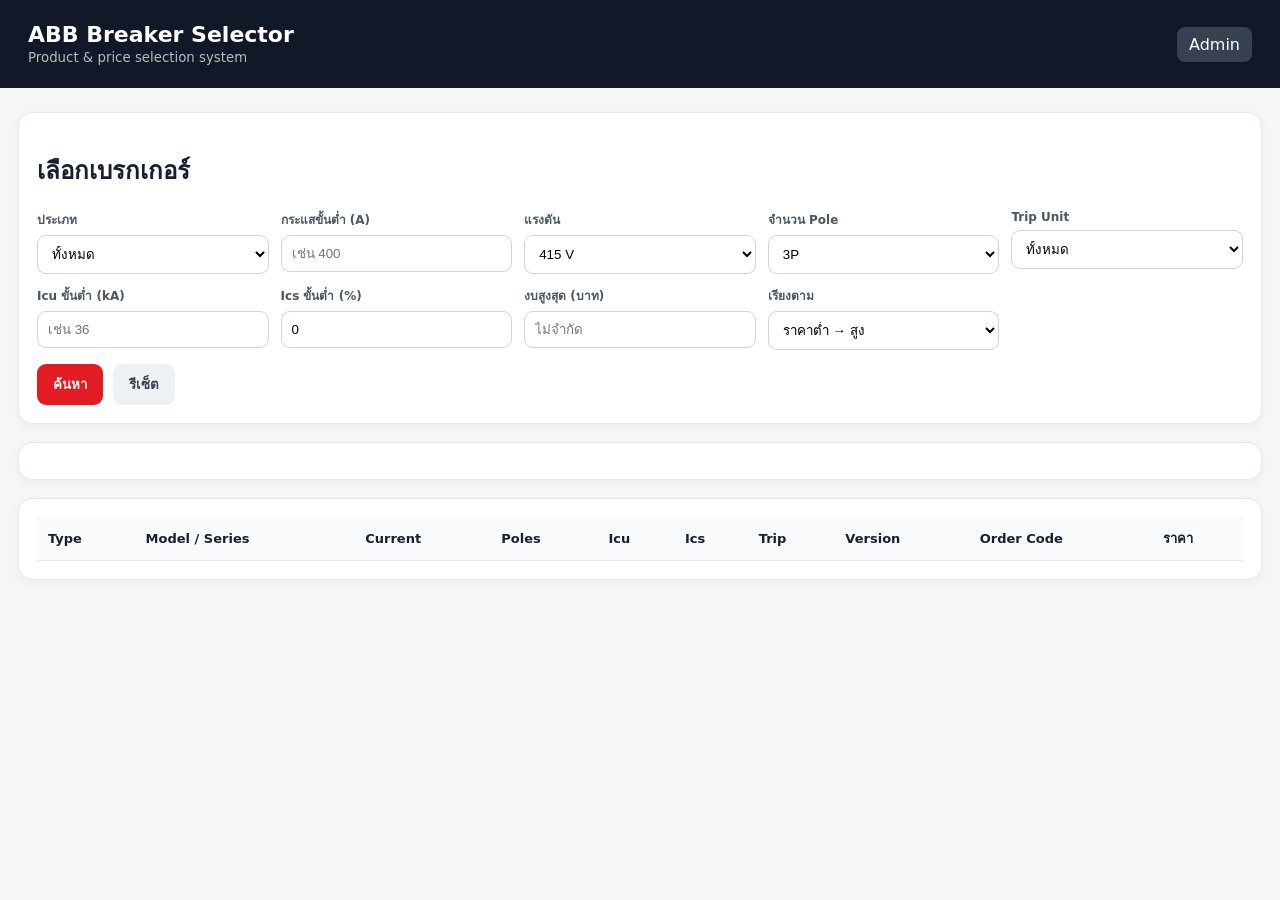
==== commit 4f9c9cec: "Add files via upload" ====
--- a/public/index.html
+++ b/public/index.html
@@ -1,244 +1,6 @@
-<!doctype html>
-<html lang="th">
-<head>
-<meta charset="utf-8">
-<meta name="viewport" content="width=device-width,initial-scale=1">
-<title>Breaker Selector | ABB Catalog Prototype</title>
-<style>
-:root {
-  --ink:#182334;
-  --ink-2:#344255;
-  --muted:#718096;
-  --line:#dbe3ec;
-  --panel:#ffffff;
-  --bg:#eef2f6;
-  --accent:#d71920;
-  --accent-dark:#a80f15;
-  --soft:#f7f9fb;
-  --shadow:0 12px 32px rgba(24,35,52,.08);
-}
-*{box-sizing:border-box}
-body{margin:0;background:var(--bg);color:var(--ink);font-family:Inter,"Segoe UI",Tahoma,sans-serif}
-.topbar{background:linear-gradient(135deg,#111a27,#223247);color:#fff}
-.nav{max-width:1360px;margin:auto;padding:18px 26px;display:flex;justify-content:space-between;align-items:center;gap:20px}
-.brand{display:flex;align-items:center;gap:14px}
-.logo{width:42px;height:42px;border-radius:12px;background:var(--accent);display:grid;place-items:center;font-weight:800;font-size:17px;box-shadow:0 8px 22px rgba(215,25,32,.35)}
-.brand h1{font-size:20px;margin:0;letter-spacing:.2px}
-.brand p{margin:3px 0 0;color:#bdc9d6;font-size:12px}
-.status{font-size:12px;color:#dce5ee;background:rgba(255,255,255,.09);padding:8px 12px;border:1px solid rgba(255,255,255,.12);border-radius:999px}
-.hero{max-width:1360px;margin:auto;padding:28px 26px 36px}
-.hero-grid{display:grid;grid-template-columns:1fr auto;gap:20px;align-items:end}
-.hero h2{margin:0;font-size:31px;line-height:1.12}
-.hero h2 span{color:#f04a50}
-.hero p{margin:10px 0 0;color:#b9c6d4;max-width:680px;font-size:14px;line-height:1.6}
-.stats{display:flex;gap:10px;flex-wrap:wrap}
-.stat{background:rgba(255,255,255,.09);border:1px solid rgba(255,255,255,.1);border-radius:14px;padding:11px 15px;min-width:115px}
-.stat b{display:block;font-size:17px} .stat span{font-size:11px;color:#b9c6d4}
-.wrap{max-width:1360px;margin:-12px auto 36px;padding:0 26px}
-.filter-card,.result-card,.info-card{background:var(--panel);border:1px solid var(--line);border-radius:18px;box-shadow:var(--shadow)}
-.filter-card{padding:22px;margin-bottom:18px}
-.section-head{display:flex;justify-content:space-between;align-items:center;margin-bottom:18px;gap:12px}
-.section-title{margin:0;font-size:16px} .section-sub{font-size:12px;color:var(--muted);margin-top:4px}
-.filter-grid{display:grid;grid-template-columns:repeat(4,minmax(0,1fr));gap:13px}
-.field{display:flex;flex-direction:column;gap:7px}
-.field label{font-size:12px;font-weight:650;color:var(--ink-2)}
-input,select{height:46px;border:1px solid #cfd9e4;border-radius:11px;padding:0 13px;background:#fff;color:var(--ink);font-size:14px;outline:none;transition:.18s}
-input:focus,select:focus{border-color:var(--accent);box-shadow:0 0 0 3px rgba(215,25,32,.09)}
-.actions{display:flex;justify-content:space-between;align-items:center;margin-top:18px;gap:12px;flex-wrap:wrap}
-.action-left{display:flex;gap:9px;flex-wrap:wrap}
-button{height:44px;border-radius:11px;padding:0 18px;border:1px solid transparent;font-weight:700;cursor:pointer;font-size:13px}
-.primary{background:var(--accent);color:#fff;box-shadow:0 7px 16px rgba(215,25,32,.2)} .primary:hover{background:var(--accent-dark)}
-.secondary{background:#fff;border-color:#cfd9e4;color:var(--ink-2)} .secondary:hover{background:var(--soft)}
-.helper{font-size:12px;color:var(--muted)}
-.result-card{padding:22px;overflow:hidden}
-.result-toolbar{display:flex;justify-content:space-between;align-items:center;gap:14px;margin-bottom:15px;flex-wrap:wrap}
-.summary{display:flex;gap:8px;flex-wrap:wrap}
-.pill{background:#f1f4f7;border:1px solid #e0e6ed;border-radius:999px;padding:7px 10px;font-size:12px;color:#3f4d5c}
-.pill strong{color:var(--ink)}
-.recommendations{display:grid;grid-template-columns:repeat(3,minmax(0,1fr));gap:12px;margin-bottom:18px}
-.rec{border:1px solid var(--line);border-radius:14px;padding:14px;background:linear-gradient(180deg,#fff,#fafbfd)}
-.rec-top{display:flex;justify-content:space-between;align-items:center;gap:8px}
-.rec-type{font-size:10px;font-weight:800;letter-spacing:.6px;padding:5px 7px;border-radius:7px;background:#edf1f5;color:#455364}
-.rec h3{font-size:16px;margin:11px 0 4px} .rec small{color:var(--muted)} .rec-price{font-weight:800;font-size:16px;margin-top:11px;color:var(--accent)}
-.table-wrap{overflow:auto;border:1px solid #e4e9ef;border-radius:13px}
-table{width:100%;border-collapse:collapse;min-width:980px;font-size:13px}
-th{background:#f5f7fa;color:#667588;text-align:left;padding:12px 11px;font-size:11px;letter-spacing:.2px;text-transform:uppercase;border-bottom:1px solid #e1e7ee}
-td{padding:13px 11px;border-bottom:1px solid #edf1f4;vertical-align:middle}
-tbody tr:hover{background:#fafbfd} tbody tr:last-child td{border-bottom:0}
-.model{font-weight:800;font-size:14px} .series{font-size:11px;color:var(--muted);margin-top:3px}
-.badge{display:inline-flex;align-items:center;padding:5px 8px;border-radius:7px;background:#eef2f6;color:#465566;font-size:11px;font-weight:700}
-.price{font-weight:800;color:var(--ink)} .order{font-family:ui-monospace,SFMono-Regular,Consolas,monospace;font-size:11px;color:#58687a}
-.empty{padding:50px 20px;text-align:center;color:var(--muted)}
-.info-card{margin-top:18px;padding:18px 20px;color:#617082;font-size:12px;line-height:1.65}
-.info-card b{color:var(--ink)}
-.footer{max-width:1360px;margin:0 auto;padding:0 26px 28px;color:#8491a0;font-size:11px}
-@media(max-width:1050px){.filter-grid{grid-template-columns:repeat(3,1fr)}.recommendations{grid-template-columns:1fr 1fr}}
-@media(max-width:720px){.nav,.hero,.wrap,.footer{padding-left:15px;padding-right:15px}.nav{align-items:flex-start}.status{display:none}.hero-grid{grid-template-columns:1fr}.hero h2{font-size:25px}.filter-grid{grid-template-columns:1fr 1fr}.recommendations{grid-template-columns:1fr}}
-@media(max-width:480px){.filter-grid{grid-template-columns:1fr}.hero{padding-top:20px}.wrap{margin-top:-8px}}
-</style>
-</head>
-<body>
-<header class="topbar">
-  <div class="nav">
-    <div class="brand">
-      <div class="logo">BS</div>
-      <div><h1>Breaker Selector</h1><p>ABB Catalog · MCCB & ACB Selection Prototype</p></div>
-    </div>
-    <div class="status">Catalog-based prototype · 415 V AC</div>
-  </div>
-  <div class="hero">
-    <div class="hero-grid">
-      <div>
-        <h2>เลือก Breaker ให้ตรง <span>Spec และงบประมาณ</span></h2>
-        <p>ค้นหาจากกระแสใช้งาน, Icu, Ics, Trip Unit, จำนวน Pole และงบประมาณ พร้อมเปรียบเทียบ MCCB และ ACB จากข้อมูลใน Prototype เดิม</p>
-      </div>
-      <div class="stats">
-        <div class="stat"><b id="totalCount">—</b><span>รายการในฐานข้อมูล</span></div>
-        <div class="stat"><b>MCCB + ACB</b><span>ประเภท Breaker</span></div>
-        <div class="stat"><b>415 V</b><span>แรงดันใน Prototype</span></div>
-      </div>
-    </div>
-  </div>
-</header>
-
-<main class="wrap">
-  <section class="filter-card">
-    <div class="section-head">
-      <div><h2 class="section-title">Search criteria</h2><div class="section-sub">กำหนดเงื่อนไข แล้วระบบจะแสดงเฉพาะรุ่นที่ผ่านทุกเงื่อนไข</div></div>
-      <div class="helper">Current ของรุ่นต้อง ≥ กระแสที่ระบุ</div>
-    </div>
-
-    <div class="filter-grid">
-      <div class="field"><label>ประเภทเบรกเกอร์</label><select id="category"><option value="any">ทั้งหมด</option><option value="MCCB">MCCB</option><option value="ACB">ACB</option></select></div>
-      <div class="field"><label>กระแสใช้งาน / Current (A)</label><input id="current" type="number" min="0" placeholder="เช่น 2000"></div>
-      <div class="field"><label>แรงดันระบบ (V)</label><select id="voltage"><option value="415">415 V AC</option></select></div>
-      <div class="field"><label>จำนวน Pole</label><select id="poles"><option value="3">3P</option><option value="4">4P</option><option value="any">ไม่จำกัด</option></select></div>
-      <div class="field"><label>Trip Unit</label><select id="trip"><option value="any">ทั้งหมด</option><option>Thermal-magnetic</option><option>Ekip Dip - LI</option><option>Ekip Dip - LSIG</option><option>Ekip Touch - LI</option><option>Ekip Touch - LSIG</option></select></div>
-      <div class="field"><label>Icu ขั้นต่ำ (kA)</label><input id="icu" type="number" min="0" value="0"></div>
-      <div class="field"><label>Ics ขั้นต่ำ (%)</label><select id="ics"><option value="0">ไม่จำกัด</option><option value="50">≥ 50%</option><option value="75">≥ 75%</option><option value="100">100%</option></select></div>
-      <div class="field"><label>งบสูงสุด (บาท)</label><input id="budget" type="number" min="0" placeholder="เช่น 400000"></div>
-      <div class="field"><label>เรียงผลลัพธ์</label><select id="sort"><option value="price">ราคาต่ำ → สูง</option><option value="current">Current ต่ำ → สูง</option><option value="icu">Icu สูง → ต่ำ</option></select></div>
-    </div>
-
-    <div class="actions">
-      <div class="action-left"><button class="primary" onclick="search()">ค้นหา Breaker</button><button class="secondary" onclick="resetForm()">ล้างเงื่อนไข</button></div>
-      <div class="helper">Tip: เว้นงบว่างไว้ หากต้องการดูทุกราคาที่ผ่าน Spec</div>
-    </div>
-  </section>
-
-  <section class="result-card">
-    <div class="result-toolbar">
-      <div><h2 class="section-title">Results</h2><div class="section-sub">เรียงตามเงื่อนไขที่คุณเลือก</div></div>
-      <div class="summary" id="summary"></div>
-    </div>
-    <div id="recommendations" class="recommendations"></div>
-    <div id="results"></div>
-  </section>
-
-  <section class="info-card">
-    <b>Prototype note:</b> Interface นี้ปรับจากไฟล์ v3 เดิม โดยคงฐานข้อมูลและหลักการค้นหาเดิมไว้ แต่เพิ่มการแสดงผลประเภท Breaker, Series, Version และ Order Code ให้ชัดขึ้นในตาราง
-  </section>
-</main>
-
-<footer class="footer">Breaker Selector Prototype · ตรวจสอบ catalog และเงื่อนไขการใช้งานจริงก่อนนำผลไปเลือกอุปกรณ์</footer>
-
-<script>
-const DATA = [{"series": "Tmax XT", "model": "XT1B", "current": 16, "poles": 3, "voltage": 415, "icu": 18, "ics": 100, "trip": "Thermal-magnetic", "price": 4970, "source": "ABB catalog 2024, pp. 28–29 / price list"}, {"series": "Tmax XT", "model": "XT1B", "current": 20, "poles": 3, "voltage": 415, "icu": 18, "ics": 100, "trip": "Thermal-magnetic", "price": 4970, "source": "ABB catalog 2024, pp. 28–29 / price list"}, {"series": "Tmax XT", "model": "XT1B", "current": 25, "poles": 3, "voltage": 415, "icu": 18, "ics": 100, "trip": "Thermal-magnetic", "price": 4970, "source": "ABB catalog 2024, pp. 28–29 / price list"}, {"series": "Tmax XT", "model": "XT1B", "current": 32, "poles": 3, "voltage": 415, "icu": 18, "ics": 100, "trip": "Thermal-magnetic", "price": 4970, "source": "ABB catalog 2024, pp. 28–29 / price list"}, {"series": "Tmax XT", "model": "XT1B", "current": 40, "poles": 3, "voltage": 415, "icu": 18, "ics": 100, "trip": "Thermal-magnetic", "price": 4970, "source": "ABB catalog 2024, pp. 28–29 / price list"}, {"series": "Tmax XT", "model": "XT1B", "current": 50, "poles": 3, "voltage": 415, "icu": 18, "ics": 100, "trip": "Thermal-magnetic", "price": 4970, "source": "ABB catalog 2024, pp. 28–29 / price list"}, {"series": "Tmax XT", "model": "XT1B", "current": 63, "poles": 3, "voltage": 415, "icu": 18, "ics": 100, "trip": "Thermal-magnetic", "price": 4970, "source": "ABB catalog 2024, pp. 28–29 / price list"}, {"series": "Tmax XT", "model": "XT1B", "current": 80, "poles": 3, "voltage": 415, "icu": 18, "ics": 100, "trip": "Thermal-magnetic", "price": 4970, "source": "ABB catalog 2024, pp. 28–29 / price list"}, {"series": "Tmax XT", "model": "XT1B", "current": 100, "poles": 3, "voltage": 415, "icu": 18, "ics": 100, "trip": "Thermal-magnetic", "price": 4970, "source": "ABB catalog 2024, pp. 28–29 / price list"}, {"series": "Tmax XT", "model": "XT1B", "current": 125, "poles": 3, "voltage": 415, "icu": 18, "ics": 100, "trip": "Thermal-magnetic", "price": 6220, "source": "ABB catalog 2024, pp. 28–29 / price list"}, {"series": "Tmax XT", "model": "XT1B", "current": 160, "poles": 3, "voltage": 415, "icu": 18, "ics": 100, "trip": "Thermal-magnetic", "price": 6220, "source": "ABB catalog 2024, pp. 28–29 / price list"}, {"series": "Tmax XT", "model": "XT1C", "current": 16, "poles": 3, "voltage": 415, "icu": 25, "ics": 100, "trip": "Thermal-magnetic", "price": 5070, "source": "ABB catalog 2024, pp. 28–29 / price list"}, {"series": "Tmax XT", "model": "XT1C", "current": 20, "poles": 3, "voltage": 415, "icu": 25, "ics": 100, "trip": "Thermal-magnetic", "price": 5070, "source": "ABB catalog 2024, pp. 28–29 / price list"}, {"series": "Tmax XT", "model": "XT1C", "current": 25, "poles": 3, "voltage": 415, "icu": 25, "ics": 100, "trip": "Thermal-magnetic", "price": 5070, "source": "ABB catalog 2024, pp. 28–29 / price list"}, {"series": "Tmax XT", "model": "XT1C", "current": 32, "poles": 3, "voltage": 415, "icu": 25, "ics": 100, "trip": "Thermal-magnetic", "price": 5070, "source": "ABB catalog 2024, pp. 28–29 / price list"}, {"series": "Tmax XT", "model": "XT1C", "current": 40, "poles": 3, "voltage": 415, "icu": 25, "ics": 100, "trip": "Thermal-magnetic", "price": 5070, "source": "ABB catalog 2024, pp. 28–29 / price list"}, {"series": "Tmax XT", "model": "XT1C", "current": 50, "poles": 3, "voltage": 415, "icu": 25, "ics": 100, "trip": "Thermal-magnetic", "price": 5070, "source": "ABB catalog 2024, pp. 28–29 / price list"}, {"series": "Tmax XT", "model": "XT1C", "current": 63, "poles": 3, "voltage": 415, "icu": 25, "ics": 100, "trip": "Thermal-magnetic", "price": 5070, "source": "ABB catalog 2024, pp. 28–29 / price list"}, {"series": "Tmax XT", "model": "XT1C", "current": 80, "poles": 3, "voltage": 415, "icu": 25, "ics": 100, "trip": "Thermal-magnetic", "price": 5070, "source": "ABB catalog 2024, pp. 28–29 / price list"}, {"series": "Tmax XT", "model": "XT1C", "current": 100, "poles": 3, "voltage": 415, "icu": 25, "ics": 100, "trip": "Thermal-magnetic", "price": 5070, "source": "ABB catalog 2024, pp. 28–29 / price list"}, {"series": "Tmax XT", "model": "XT1C", "current": 125, "poles": 3, "voltage": 415, "icu": 25, "ics": 100, "trip": "Thermal-magnetic", "price": 6340, "source": "ABB catalog 2024, pp. 28–29 / price list"}, {"series": "Tmax XT", "model": "XT1C", "current": 160, "poles": 3, "voltage": 415, "icu": 25, "ics": 100, "trip": "Thermal-magnetic", "price": 6340, "source": "ABB catalog 2024, pp. 28–29 / price list"}, {"series": "Tmax XT", "model": "XT1N", "current": 16, "poles": 3, "voltage": 415, "icu": 36, "ics": 100, "trip": "Thermal-magnetic", "price": 6020, "source": "ABB catalog 2024, pp. 28–29 / price list"}, {"series": "Tmax XT", "model": "XT1N", "current": 20, "poles": 3, "voltage": 415, "icu": 36, "ics": 100, "trip": "Thermal-magnetic", "price": 6020, "source": "ABB catalog 2024, pp. 28–29 / price list"}, {"series": "Tmax XT", "model": "XT1N", "current": 25, "poles": 3, "voltage": 415, "icu": 36, "ics": 100, "trip": "Thermal-magnetic", "price": 6020, "source": "ABB catalog 2024, pp. 28–29 / price list"}, {"series": "Tmax XT", "model": "XT1N", "current": 32, "poles": 3, "voltage": 415, "icu": 36, "ics": 100, "trip": "Thermal-magnetic", "price": 6020, "source": "ABB catalog 2024, pp. 28–29 / price list"}, {"series": "Tmax XT", "model": "XT1N", "current": 40, "poles": 3, "voltage": 415, "icu": 36, "ics": 100, "trip": "Thermal-magnetic", "price": 6020, "source": "ABB catalog 2024, pp. 28–29 / price list"}, {"series": "Tmax XT", "model": "XT1N", "current": 50, "poles": 3, "voltage": 415, "icu": 36, "ics": 100, "trip": "Thermal-magnetic", "price": 6020, "source": "ABB catalog 2024, pp. 28–29 / price list"}, {"series": "Tmax XT", "model": "XT1N", "current": 63, "poles": 3, "voltage": 415, "icu": 36, "ics": 100, "trip": "Thermal-magnetic", "price": 6020, "source": "ABB catalog 2024, pp. 28–29 / price list"}, {"series": "Tmax XT", "model": "XT1N", "current": 80, "poles": 3, "voltage": 415, "icu": 36, "ics": 100, "trip": "Thermal-magnetic", "price": 6020, "source": "ABB catalog 2024, pp. 28–29 / price list"}, {"series": "Tmax XT", "model": "XT1N", "current": 100, "poles": 3, "voltage": 415, "icu": 36, "ics": 100, "trip": "Thermal-magnetic", "price": 6020, "source": "ABB catalog 2024, pp. 28–29 / price list"}, {"series": "Tmax XT", "model": "XT1N", "current": 125, "poles": 3, "voltage": 415, "icu": 36, "ics": 100, "trip": "Thermal-magnetic", "price": 7520, "source": "ABB catalog 2024, pp. 28–29 / price list"}, {"series": "Tmax XT", "model": "XT1N", "current": 160, "poles": 3, "voltage": 415, "icu": 36, "ics": 100, "trip": "Thermal-magnetic", "price": 7520, "source": "ABB catalog 2024, pp. 28–29 / price list"}, {"series": "Tmax XT", "model": "XT1S", "current": 16, "poles": 3, "voltage": 415, "icu": 50, "ics": 75, "trip": "Thermal-magnetic", "price": 10200, "source": "ABB catalog 2024, pp. 28–29 / price list"}, {"series": "Tmax XT", "model": "XT1S", "current": 20, "poles": 3, "voltage": 415, "icu": 50, "ics": 75, "trip": "Thermal-magnetic", "price": 10200, "source": "ABB catalog 2024, pp. 28–29 / price list"}, {"series": "Tmax XT", "model": "XT1S", "current": 25, "poles": 3, "voltage": 415, "icu": 50, "ics": 75, "trip": "Thermal-magnetic", "price": 10200, "source": "ABB catalog 2024, pp. 28–29 / price list"}, {"series": "Tmax XT", "model": "XT1S", "current": 32, "poles": 3, "voltage": 415, "icu": 50, "ics": 75, "trip": "Thermal-magnetic", "price": 10200, "source": "ABB catalog 2024, pp. 28–29 / price list"}, {"series": "Tmax XT", "model": "XT1S", "current": 40, "poles": 3, "voltage": 415, "icu": 50, "ics": 75, "trip": "Thermal-magnetic", "price": 10200, "source": "ABB catalog 2024, pp. 28–29 / price list"}, {"series": "Tmax XT", "model": "XT1S", "current": 50, "poles": 3, "voltage": 415, "icu": 50, "ics": 75, "trip": "Thermal-magnetic", "price": 10200, "source": "ABB catalog 2024, pp. 28–29 / price list"}, {"series": "Tmax XT", "model": "XT1S", "current": 63, "poles": 3, "voltage": 415, "icu": 50, "ics": 75, "trip": "Thermal-magnetic", "price": 10200, "source": "ABB catalog 2024, pp. 28–29 / price list"}, {"series": "Tmax XT", "model": "XT1S", "current": 80, "poles": 3, "voltage": 415, "icu": 50, "ics": 75, "trip": "Thermal-magnetic", "price": 10200, "source": "ABB catalog 2024, pp. 28–29 / price list"}, {"series": "Tmax XT", "model": "XT1S", "current": 100, "poles": 3, "voltage": 415, "icu": 50, "ics": 75, "trip": "Thermal-magnetic", "price": 10200, "source": "ABB catalog 2024, pp. 28–29 / price list"}, {"series": "Tmax XT", "model": "XT1S", "current": 125, "poles": 3, "voltage": 415, "icu": 50, "ics": 75, "trip": "Thermal-magnetic", "price": 12700, "source": "ABB catalog 2024, pp. 28–29 / price list"}, {"series": "Tmax XT", "model": "XT1S", "current": 160, "poles": 3, "voltage": 415, "icu": 50, "ics": 75, "trip": "Thermal-magnetic", "price": 12700, "source": "ABB catalog 2024, pp. 28–29 / price list"}, {"series": "Tmax XT", "model": "XT1H", "current": 16, "poles": 3, "voltage": 415, "icu": 70, "ics": 50, "trip": "Thermal-magnetic", "price": 12100, "source": "ABB catalog 2024, pp. 28–29 / price list"}, {"series": "Tmax XT", "model": "XT1H", "current": 20, "poles": 3, "voltage": 415, "icu": 70, "ics": 50, "trip": "Thermal-magnetic", "price": 12100, "source": "ABB catalog 2024, pp. 28–29 / price list"}, {"series": "Tmax XT", "model": "XT1H", "current": 25, "poles": 3, "voltage": 415, "icu": 70, "ics": 50, "trip": "Thermal-magnetic", "price": 12100, "source": "ABB catalog 2024, pp. 28–29 / price list"}, {"series": "Tmax XT", "model": "XT1H", "current": 32, "poles": 3, "voltage": 415, "icu": 70, "ics": 50, "trip": "Thermal-magnetic", "price": 12100, "source": "ABB catalog 2024, pp. 28–29 / price list"}, {"series": "Tmax XT", "model": "XT1H", "current": 40, "poles": 3, "voltage": 415, "icu": 70, "ics": 50, "trip": "Thermal-magnetic", "price": 12100, "source": "ABB catalog 2024, pp. 28–29 / price list"}, {"series": "Tmax XT", "model": "XT1H", "current": 50, "poles": 3, "voltage": 415, "icu": 70, "ics": 50, "trip": "Thermal-magnetic", "price": 12100, "source": "ABB catalog 2024, pp. 28–29 / price list"}, {"series": "Tmax XT", "model": "XT1H", "current": 63, "poles": 3, "voltage": 415, "icu": 70, "ics": 50, "trip": "Thermal-magnetic", "price": 12100, "source": "ABB catalog 2024, pp. 28–29 / price list"}, {"series": "Tmax XT", "model": "XT1H", "current": 80, "poles": 3, "voltage": 415, "icu": 70, "ics": 50, "trip": "Thermal-magnetic", "price": 12100, "source": "ABB catalog 2024, pp. 28–29 / price list"}, {"series": "Tmax XT", "model": "XT1H", "current": 100, "poles": 3, "voltage": 415, "icu": 70, "ics": 50, "trip": "Thermal-magnetic", "price": 12100, "source": "ABB catalog 2024, pp. 28–29 / price list"}, {"series": "Tmax XT", "model": "XT1H", "current": 125, "poles": 3, "voltage": 415, "icu": 70, "ics": 50, "trip": "Thermal-magnetic", "price": 15100, "source": "ABB catalog 2024, pp. 28–29 / price list"}, {"series": "Tmax XT", "model": "XT1H", "current": 160, "poles": 3, "voltage": 415, "icu": 70, "ics": 50, "trip": "Thermal-magnetic", "price": 15100, "source": "ABB catalog 2024, pp. 28–29 / price list"}, {"series": "Tmax XT", "model": "XT2N", "current": 63, "poles": 3, "voltage": 415, "icu": 36, "ics": 100, "trip": "Thermal-magnetic", "price": 11800, "source": "ABB catalog 2024, pp. 28–29 / price list"}, {"series": "Tmax XT", "model": "XT2N", "current": 100, "poles": 3, "voltage": 415, "icu": 36, "ics": 100, "trip": "Thermal-magnetic", "price": 11800, "source": "ABB catalog 2024, pp. 28–29 / price list"}, {"series": "Tmax XT", "model": "XT2N", "current": 160, "poles": 3, "voltage": 415, "icu": 36, "ics": 100, "trip": "Thermal-magnetic", "price": 11800, "source": "ABB catalog 2024, pp. 28–29 / price list"}, {"series": "Tmax XT", "model": "XT2S", "current": 63, "poles": 3, "voltage": 415, "icu": 50, "ics": 100, "trip": "Thermal-magnetic", "price": 15600, "source": "ABB catalog 2024, pp. 28–29 / price list"}, {"series": "Tmax XT", "model": "XT2S", "current": 100, "poles": 3, "voltage": 415, "icu": 50, "ics": 100, "trip": "Thermal-magnetic", "price": 15600, "source": "ABB catalog 2024, pp. 28–29 / price list"}, {"series": "Tmax XT", "model": "XT2S", "current": 160, "poles": 3, "voltage": 415, "icu": 50, "ics": 100, "trip": "Thermal-magnetic", "price": 15600, "source": "ABB catalog 2024, pp. 28–29 / price list"}, {"series": "Tmax XT", "model": "XT2H", "current": 63, "poles": 3, "voltage": 415, "icu": 70, "ics": 100, "trip": "Thermal-magnetic", "price": 25100, "source": "ABB catalog 2024, pp. 28–29 / price list"}, {"series": "Tmax XT", "model": "XT2H", "current": 100, "poles": 3, "voltage": 415, "icu": 70, "ics": 100, "trip": "Thermal-magnetic", "price": 25100, "source": "ABB catalog 2024, pp. 28–29 / price list"}, {"series": "Tmax XT", "model": "XT2H", "current": 160, "poles": 3, "voltage": 415, "icu": 70, "ics": 100, "trip": "Thermal-magnetic", "price": 25100, "source": "ABB catalog 2024, pp. 28–29 / price list"}, {"series": "Tmax XT", "model": "XT3N", "current": 63, "poles": 3, "voltage": 415, "icu": 36, "ics": 75, "trip": "Thermal-magnetic", "price": 11800, "source": "ABB catalog 2024, pp. 28–29 / price list"}, {"series": "Tmax XT", "model": "XT3N", "current": 80, "poles": 3, "voltage": 415, "icu": 36, "ics": 75, "trip": "Thermal-magnetic", "price": 11800, "source": "ABB catalog 2024, pp. 28–29 / price list"}, {"series": "Tmax XT", "model": "XT3N", "current": 100, "poles": 3, "voltage": 415, "icu": 36, "ics": 75, "trip": "Thermal-magnetic", "price": 11800, "source": "ABB catalog 2024, pp. 28–29 / price list"}, {"series": "Tmax XT", "model": "XT3N", "current": 125, "poles": 3, "voltage": 415, "icu": 36, "ics": 75, "trip": "Thermal-magnetic", "price": 11800, "source": "ABB catalog 2024, pp. 28–29 / price list"}, {"series": "Tmax XT", "model": "XT3N", "current": 160, "poles": 3, "voltage": 415, "icu": 36, "ics": 75, "trip": "Thermal-magnetic", "price": 11800, "source": "ABB catalog 2024, pp. 28–29 / price list"}, {"series": "Tmax XT", "model": "XT3N", "current": 200, "poles": 3, "voltage": 415, "icu": 36, "ics": 75, "trip": "Thermal-magnetic", "price": 11800, "source": "ABB catalog 2024, pp. 28–29 / price list"}, {"series": "Tmax XT", "model": "XT3N", "current": 250, "poles": 3, "voltage": 415, "icu": 36, "ics": 75, "trip": "Thermal-magnetic", "price": 11800, "source": "ABB catalog 2024, pp. 28–29 / price list"}, {"series": "Tmax XT", "model": "XT3S", "current": 63, "poles": 3, "voltage": 415, "icu": 50, "ics": 50, "trip": "Thermal-magnetic", "price": 15600, "source": "ABB catalog 2024, pp. 28–29 / price list"}, {"series": "Tmax XT", "model": "XT3S", "current": 80, "poles": 3, "voltage": 415, "icu": 50, "ics": 50, "trip": "Thermal-magnetic", "price": 15600, "source": "ABB catalog 2024, pp. 28–29 / price list"}, {"series": "Tmax XT", "model": "XT3S", "current": 100, "poles": 3, "voltage": 415, "icu": 50, "ics": 50, "trip": "Thermal-magnetic", "price": 15600, "source": "ABB catalog 2024, pp. 28–29 / price list"}, {"series": "Tmax XT", "model": "XT3S", "current": 125, "poles": 3, "voltage": 415, "icu": 50, "ics": 50, "trip": "Thermal-magnetic", "price": 15600, "source": "ABB catalog 2024, pp. 28–29 / price list"}, {"series": "Tmax XT", "model": "XT3S", "current": 160, "poles": 3, "voltage": 415, "icu": 50, "ics": 50, "trip": "Thermal-magnetic", "price": 15600, "source": "ABB catalog 2024, pp. 28–29 / price list"}, {"series": "Tmax XT", "model": "XT3S", "current": 200, "poles": 3, "voltage": 415, "icu": 50, "ics": 50, "trip": "Thermal-magnetic", "price": 15600, "source": "ABB catalog 2024, pp. 28–29 / price list"}, {"series": "Tmax XT", "model": "XT3S", "current": 250, "poles": 3, "voltage": 415, "icu": 50, "ics": 50, "trip": "Thermal-magnetic", "price": 15600, "source": "ABB catalog 2024, pp. 28–29 / price list"}, {"series": "Tmax XT", "model": "XT4N", "current": 63, "poles": 3, "voltage": 415, "icu": 36, "ics": 100, "trip": "Thermal-magnetic", "price": 11800, "source": "ABB catalog 2024, pp. 28–29 / price list"}, {"series": "Tmax XT", "model": "XT4N", "current": 80, "poles": 3, "voltage": 415, "icu": 36, "ics": 100, "trip": "Thermal-magnetic", "price": 11800, "source": "ABB catalog 2024, pp. 28–29 / price list"}, {"series": "Tmax XT", "model": "XT4N", "current": 100, "poles": 3, "voltage": 415, "icu": 36, "ics": 100, "trip": "Thermal-magnetic", "price": 11800, "source": "ABB catalog 2024, pp. 28–29 / price list"}, {"series": "Tmax XT", "model": "XT4N", "current": 125, "poles": 3, "voltage": 415, "icu": 36, "ics": 100, "trip": "Thermal-magnetic", "price": 11800, "source": "ABB catalog 2024, pp. 28–29 / price list"}, {"series": "Tmax XT", "model": "XT4N", "current": 160, "poles": 3, "voltage": 415, "icu": 36, "ics": 100, "trip": "Thermal-magnetic", "price": 11800, "source": "ABB catalog 2024, pp. 28–29 / price list"}, {"series": "Tmax XT", "model": "XT4N", "current": 200, "poles": 3, "voltage": 415, "icu": 36, "ics": 100, "trip": "Thermal-magnetic", "price": 11800, "source": "ABB catalog 2024, pp. 28–29 / price list"}, {"series": "Tmax XT", "model": "XT4N", "current": 250, "poles": 3, "voltage": 415, "icu": 36, "ics": 100, "trip": "Thermal-magnetic", "price": 11800, "source": "ABB catalog 2024, pp. 28–29 / price list"}, {"series": "Tmax XT", "model": "XT4S", "current": 63, "poles": 3, "voltage": 415, "icu": 50, "ics": 100, "trip": "Thermal-magnetic", "price": 15600, "source": "ABB catalog 2024, pp. 28–29 / price list"}, {"series": "Tmax XT", "model": "XT4S", "current": 80, "poles": 3, "voltage": 415, "icu": 50, "ics": 100, "trip": "Thermal-magnetic", "price": 15600, "source": "ABB catalog 2024, pp. 28–29 / price list"}, {"series": "Tmax XT", "model": "XT4S", "current": 100, "poles": 3, "voltage": 415, "icu": 50, "ics": 100, "trip": "Thermal-magnetic", "price": 15600, "source": "ABB catalog 2024, pp. 28–29 / price list"}, {"series": "Tmax XT", "model": "XT4S", "current": 125, "poles": 3, "voltage": 415, "icu": 50, "ics": 100, "trip": "Thermal-magnetic", "price": 15600, "source": "ABB catalog 2024, pp. 28–29 / price list"}, {"series": "Tmax XT", "model": "XT4S", "current": 160, "poles": 3, "voltage": 415, "icu": 50, "ics": 100, "trip": "Thermal-magnetic", "price": 15600, "source": "ABB catalog 2024, pp. 28–29 / price list"}, {"series": "Tmax XT", "model": "XT4S", "current": 200, "poles": 3, "voltage": 415, "icu": 50, "ics": 100, "trip": "Thermal-magnetic", "price": 15600, "source": "ABB catalog 2024, pp. 28–29 / price list"}, {"series": "Tmax XT", "model": "XT4S", "current": 250, "poles": 3, "voltage": 415, "icu": 50, "ics": 100, "trip": "Thermal-magnetic", "price": 15600, "source": "ABB catalog 2024, pp. 28–29 / price list"}, {"series": "Tmax XT", "model": "XT4H", "current": 250, "poles": 3, "voltage": 415, "icu": 70, "ics": 100, "trip": "Thermal-magnetic", "price": 31100, "source": "ABB catalog 2024, pp. 28–29 / price list"}, {"series": "Tmax XT", "model": "XT2N", "current": 63, "poles": 3, "voltage": 415, "icu": 36, "ics": 100, "trip": "Ekip Dip LS/I", "price": 22200, "source": "ABB catalog 2024, pp. 28–29 / price list"}, {"series": "Tmax XT", "model": "XT2N", "current": 100, "poles": 3, "voltage": 415, "icu": 36, "ics": 100, "trip": "Ekip Dip LS/I", "price": 22200, "source": "ABB catalog 2024, pp. 28–29 / price list"}, {"series": "Tmax XT", "model": "XT2N", "current": 160, "poles": 3, "voltage": 415, "icu": 36, "ics": 100, "trip": "Ekip Dip LS/I", "price": 22200, "source": "ABB catalog 2024, pp. 28–29 / price list"}, {"series": "Tmax XT", "model": "XT2S", "current": 63, "poles": 3, "voltage": 415, "icu": 50, "ics": 100, "trip": "Ekip Dip LS/I", "price": 24400, "source": "ABB catalog 2024, pp. 28–29 / price list"}, {"series": "Tmax XT", "model": "XT2S", "current": 100, "poles": 3, "voltage": 415, "icu": 50, "ics": 100, "trip": "Ekip Dip LS/I", "price": 24400, "source": "ABB catalog 2024, pp. 28–29 / price list"}, {"series": "Tmax XT", "model": "XT2S", "current": 160, "poles": 3, "voltage": 415, "icu": 50, "ics": 100, "trip": "Ekip Dip LS/I", "price": 24400, "source": "ABB catalog 2024, pp. 28–29 / price list"}, {"series": "Tmax XT", "model": "XT2H", "current": 63, "poles": 3, "voltage": 415, "icu": 70, "ics": 100, "trip": "Ekip Dip LS/I", "price": 26300, "source": "ABB catalog 2024, pp. 28–29 / price list"}, {"series": "Tmax XT", "model": "XT2H", "current": 100, "poles": 3, "voltage": 415, "icu": 70, "ics": 100, "trip": "Ekip Dip LS/I", "price": 26300, "source": "ABB catalog 2024, pp. 28–29 / price list"}, {"series": "Tmax XT", "model": "XT2H", "current": 160, "poles": 3, "voltage": 415, "icu": 70, "ics": 100, "trip": "Ekip Dip LS/I", "price": 26300, "source": "ABB catalog 2024, pp. 28–29 / price list"}, {"series": "Tmax XT", "model": "XT4N", "current": 250, "poles": 3, "voltage": 415, "icu": 36, "ics": 100, "trip": "Ekip Dip LS/I", "price": 26900, "source": "ABB catalog 2024, pp. 28–29 / price list"}, {"series": "Tmax XT", "model": "XT4S", "current": 250, "poles": 3, "voltage": 415, "icu": 50, "ics": 100, "trip": "Ekip Dip LS/I", "price": 28600, "source": "ABB catalog 2024, pp. 28–29 / price list"}, {"series": "Tmax XT", "model": "XT4H", "current": 250, "poles": 3, "voltage": 415, "icu": 70, "ics": 100, "trip": "Ekip Dip LS/I", "price": 31100, "source": "ABB catalog 2024, pp. 28–29 / price list"}, {"category": "ACB", "series": "Formula AIR", "model": "FA2C", "current": 800, "poles": 3, "voltage": 415, "icu": 50, "ics": 100, "trip": "Ekip Dip - LI", "price": 118870, "version": "Fixed", "ordercode": "1SDX117991R1", "source": "ABB catalog 2024, Formula AIR Price List 2/101"}, {"category": "ACB", "series": "Formula AIR", "model": "FA2C", "current": 800, "poles": 3, "voltage": 415, "icu": 50, "ics": 100, "trip": "Ekip Dip - LSIG", "price": 180570, "version": "Fixed", "ordercode": "1SDX117990R1**", "source": "ABB catalog 2024, Formula AIR Price List 2/101"}, {"category": "ACB", "series": "Formula AIR", "model": "FA2C", "current": 800, "poles": 3, "voltage": 415, "icu": 50, "ics": 100, "trip": "Ekip Dip - LI", "price": 179670, "version": "Draw-out", "ordercode": "1SDX117992R1**", "source": "ABB catalog 2024, Formula AIR Price List 2/101"}, {"category": "ACB", "series": "Formula AIR", "model": "FA2C", "current": 800, "poles": 3, "voltage": 415, "icu": 50, "ics": 100, "trip": "Ekip Dip - LSIG", "price": 241370, "version": "Draw-out", "ordercode": "1SDX117993R1**", "source": "ABB catalog 2024, Formula AIR Price List 2/101"}, {"category": "ACB", "series": "Formula AIR", "model": "FA2C", "current": 1000, "poles": 3, "voltage": 415, "icu": 50, "ics": 100, "trip": "Ekip Dip - LI", "price": 124570, "version": "Fixed", "ordercode": "1SDX117994R1", "source": "ABB catalog 2024, Formula AIR Price List 2/101"}, {"category": "ACB", "series": "Formula AIR", "model": "FA2C", "current": 1000, "poles": 3, "voltage": 415, "icu": 50, "ics": 100, "trip": "Ekip Dip - LSIG", "price": 186270, "version": "Fixed", "ordercode": "1SDX117998R1**", "source": "ABB catalog 2024, Formula AIR Price List 2/101"}, {"category": "ACB", "series": "Formula AIR", "model": "FA2C", "current": 1000, "poles": 3, "voltage": 415, "icu": 50, "ics": 100, "trip": "Ekip Dip - LI", "price": 186070, "version": "Draw-out", "ordercode": "1SDX117999R1**", "source": "ABB catalog 2024, Formula AIR Price List 2/101"}, {"category": "ACB", "series": "Formula AIR", "model": "FA2C", "current": 1000, "poles": 3, "voltage": 415, "icu": 50, "ics": 100, "trip": "Ekip Dip - LSIG", "price": 247770, "version": "Draw-out", "ordercode": "1SDX118000R1**", "source": "ABB catalog 2024, Formula AIR Price List 2/101"}, {"category": "ACB", "series": "Formula AIR", "model": "FA2C", "current": 1250, "poles": 3, "voltage": 415, "icu": 50, "ics": 100, "trip": "Ekip Dip - LI", "price": 129270, "version": "Fixed", "ordercode": "1SDX117664R1", "source": "ABB catalog 2024, Formula AIR Price List 2/101"}, {"category": "ACB", "series": "Formula AIR", "model": "FA2C", "current": 1250, "poles": 3, "voltage": 415, "icu": 50, "ics": 100, "trip": "Ekip Dip - LSIG", "price": 190970, "version": "Fixed", "ordercode": "1SDX117666R1**", "source": "ABB catalog 2024, Formula AIR Price List 2/101"}, {"category": "ACB", "series": "Formula AIR", "model": "FA2C", "current": 1250, "poles": 3, "voltage": 415, "icu": 50, "ics": 100, "trip": "Ekip Dip - LI", "price": 200470, "version": "Draw-out", "ordercode": "1SDX118001R1**", "source": "ABB catalog 2024, Formula AIR Price List 2/101"}, {"category": "ACB", "series": "Formula AIR", "model": "FA2C", "current": 1250, "poles": 3, "voltage": 415, "icu": 50, "ics": 100, "trip": "Ekip Dip - LSIG", "price": 262170, "version": "Draw-out", "ordercode": "1SDX118002R1**", "source": "ABB catalog 2024, Formula AIR Price List 2/101"}, {"category": "ACB", "series": "Formula AIR", "model": "FA2C", "current": 1600, "poles": 3, "voltage": 415, "icu": 50, "ics": 100, "trip": "Ekip Dip - LI", "price": 150770, "version": "Fixed", "ordercode": "1SDX117665R1", "source": "ABB catalog 2024, Formula AIR Price List 2/101"}, {"category": "ACB", "series": "Formula AIR", "model": "FA2C", "current": 1600, "poles": 3, "voltage": 415, "icu": 50, "ics": 100, "trip": "Ekip Dip - LSIG", "price": 212470, "version": "Fixed", "ordercode": "1SDX117667R1**", "source": "ABB catalog 2024, Formula AIR Price List 2/101"}, {"category": "ACB", "series": "Formula AIR", "model": "FA2C", "current": 1600, "poles": 3, "voltage": 415, "icu": 50, "ics": 100, "trip": "Ekip Dip - LI", "price": 216470, "version": "Draw-out", "ordercode": "1SDX118003R1**", "source": "ABB catalog 2024, Formula AIR Price List 2/101"}, {"category": "ACB", "series": "Formula AIR", "model": "FA2C", "current": 1600, "poles": 3, "voltage": 415, "icu": 50, "ics": 100, "trip": "Ekip Dip - LSIG", "price": 278170, "version": "Draw-out", "ordercode": "1SDX118004R1**", "source": "ABB catalog 2024, Formula AIR Price List 2/101"}, {"category": "ACB", "series": "Formula AIR", "model": "FA2C", "current": 2000, "poles": 3, "voltage": 415, "icu": 50, "ics": 100, "trip": "Ekip Dip - LI", "price": 166370, "version": "Fixed", "ordercode": "1SDX118005R1", "source": "ABB catalog 2024, Formula AIR Price List 2/101"}, {"category": "ACB", "series": "Formula AIR", "model": "FA2C", "current": 2000, "poles": 3, "voltage": 415, "icu": 50, "ics": 100, "trip": "Ekip Dip - LSIG", "price": 228070, "version": "Fixed", "ordercode": "1SDX118006R1**", "source": "ABB catalog 2024, Formula AIR Price List 2/101"}, {"category": "ACB", "series": "Formula AIR", "model": "FA2C", "current": 2000, "poles": 3, "voltage": 415, "icu": 50, "ics": 100, "trip": "Ekip Dip - LI", "price": 250070, "version": "Draw-out", "ordercode": "1SDX118007R1**", "source": "ABB catalog 2024, Formula AIR Price List 2/101"}, {"category": "ACB", "series": "Formula AIR", "model": "FA2C", "current": 2000, "poles": 3, "voltage": 415, "icu": 50, "ics": 100, "trip": "Ekip Dip - LSIG", "price": 311770, "version": "Draw-out", "ordercode": "1SDX118008R1**", "source": "ABB catalog 2024, Formula AIR Price List 2/101"}, {"category": "ACB", "series": "Formula AIR", "model": "FA4C", "current": 2500, "poles": 3, "voltage": 415, "icu": 50, "ics": 100, "trip": "Ekip Dip - LI", "price": 218070, "version": "Fixed", "ordercode": "1SDX118009R1", "source": "ABB catalog 2024, Formula AIR Price List 2/101"}, {"category": "ACB", "series": "Formula AIR", "model": "FA4C", "current": 2500, "poles": 3, "voltage": 415, "icu": 50, "ics": 100, "trip": "Ekip Dip - LSIG", "price": 283870, "version": "Fixed", "ordercode": "1SDX118010R1**", "source": "ABB catalog 2024, Formula AIR Price List 2/101"}, {"category": "ACB", "series": "Formula AIR", "model": "FA4C", "current": 2500, "poles": 3, "voltage": 415, "icu": 50, "ics": 100, "trip": "Ekip Dip - LI", "price": 318670, "version": "Draw-out", "ordercode": "1SDX118011R1**", "source": "ABB catalog 2024, Formula AIR Price List 2/101"}, {"category": "ACB", "series": "Formula AIR", "model": "FA4C", "current": 2500, "poles": 3, "voltage": 415, "icu": 50, "ics": 100, "trip": "Ekip Dip - LSIG", "price": 384470, "version": "Draw-out", "ordercode": "1SDX118012R1**", "source": "ABB catalog 2024, Formula AIR Price List 2/101"}, {"category": "ACB", "series": "Formula AIR", "model": "FA4C", "current": 3200, "poles": 3, "voltage": 415, "icu": 50, "ics": 100, "trip": "Ekip Dip - LI", "price": 271870, "version": "Fixed", "ordercode": "1SDX118013R1", "source": "ABB catalog 2024, Formula AIR Price List 2/101"}, {"category": "ACB", "series": "Formula AIR", "model": "FA4C", "current": 3200, "poles": 3, "voltage": 415, "icu": 50, "ics": 100, "trip": "Ekip Dip - LSIG", "price": 337670, "version": "Fixed", "ordercode": "1SDX118014R1**", "source": "ABB catalog 2024, Formula AIR Price List 2/101"}, {"category": "ACB", "series": "Formula AIR", "model": "FA4C", "current": 3200, "poles": 3, "voltage": 415, "icu": 50, "ics": 100, "trip": "Ekip Dip - LI", "price": 392270, "version": "Draw-out", "ordercode": "1SDX118015R1**", "source": "ABB catalog 2024, Formula AIR Price List 2/101"}, {"category": "ACB", "series": "Formula AIR", "model": "FA4C", "current": 3200, "poles": 3, "voltage": 415, "icu": 50, "ics": 100, "trip": "Ekip Dip - LSIG", "price": 458070, "version": "Draw-out", "ordercode": "1SDX118016R1**", "source": "ABB catalog 2024, Formula AIR Price List 2/101"}, {"category": "ACB", "series": "Formula AIR", "model": "FA4C", "current": 4000, "poles": 3, "voltage": 415, "icu": 50, "ics": 100, "trip": "Ekip Dip - LI", "price": 406370, "version": "Fixed", "ordercode": "1SDX118017R1", "source": "ABB catalog 2024, Formula AIR Price List 2/101"}, {"category": "ACB", "series": "Formula AIR", "model": "FA4C", "current": 4000, "poles": 3, "voltage": 415, "icu": 50, "ics": 100, "trip": "Ekip Dip - LSIG", "price": 473970, "version": "Fixed", "ordercode": "1SDX118018R1**", "source": "ABB catalog 2024, Formula AIR Price List 2/101"}, {"category": "ACB", "series": "Formula AIR", "model": "FA4C", "current": 4000, "poles": 3, "voltage": 415, "icu": 50, "ics": 100, "trip": "Ekip Dip - LI", "price": 575070, "version": "Draw-out", "ordercode": "1SDX118019R1**", "source": "ABB catalog 2024, Formula AIR Price List 2/101"}, {"category": "ACB", "series": "Formula AIR", "model": "FA4C", "current": 4000, "poles": 3, "voltage": 415, "icu": 50, "ics": 100, "trip": "Ekip Dip - LSIG", "price": 642670, "version": "Draw-out", "ordercode": "1SDX118020R1**", "source": "ABB catalog 2024, Formula AIR Price List 2/101"}, {"category": "ACB", "series": "Emax 2", "model": "E1.2B", "current": 800, "poles": 3, "voltage": 415, "icu": 42, "ics": 100, "trip": "Ekip Touch - LI", "price": 133600, "version": "Fixed", "ordercode": "1SDA070744R1", "source": "ABB catalog 2024, Emax2 Price List 2/103"}, {"category": "ACB", "series": "Emax 2", "model": "E1.2B", "current": 800, "poles": 3, "voltage": 415, "icu": 42, "ics": 100, "trip": "Ekip Touch - LSIG", "price": 222100, "version": "Fixed", "ordercode": "1SDA070746R1-DT", "source": "ABB catalog 2024, Emax2 Price List 2/103"}, {"category": "ACB", "series": "Emax 2", "model": "E1.2B", "current": 1000, "poles": 3, "voltage": 415, "icu": 42, "ics": 100, "trip": "Ekip Touch - LI", "price": 143400, "version": "Fixed", "ordercode": "1SDA070784R1", "source": "ABB catalog 2024, Emax2 Price List 2/103"}, {"category": "ACB", "series": "Emax 2", "model": "E1.2B", "current": 1000, "poles": 3, "voltage": 415, "icu": 42, "ics": 100, "trip": "Ekip Touch - LSIG", "price": 231900, "version": "Fixed", "ordercode": "1SDA070786R1-DT", "source": "ABB catalog 2024, Emax2 Price List 2/103"}, {"category": "ACB", "series": "Emax 2", "model": "E1.2B", "current": 1250, "poles": 3, "voltage": 415, "icu": 42, "ics": 100, "trip": "Ekip Touch - LI", "price": 155800, "version": "Fixed", "ordercode": "1SDA070824R1", "source": "ABB catalog 2024, Emax2 Price List 2/103"}, {"category": "ACB", "series": "Emax 2", "model": "E1.2B", "current": 1250, "poles": 3, "voltage": 415, "icu": 42, "ics": 100, "trip": "Ekip Touch - LSIG", "price": 244300, "version": "Fixed", "ordercode": "1SDA070826R1-DT", "source": "ABB catalog 2024, Emax2 Price List 2/103"}, {"category": "ACB", "series": "Emax 2", "model": "E2.2N", "current": 1000, "poles": 3, "voltage": 415, "icu": 66, "ics": 100, "trip": "Ekip Touch - LI", "price": 162100, "version": "Fixed", "ordercode": "1SDA070924R1", "source": "ABB catalog 2024, Emax2 Price List 2/103"}, {"category": "ACB", "series": "Emax 2", "model": "E2.2N", "current": 1000, "poles": 3, "voltage": 415, "icu": 66, "ics": 100, "trip": "Ekip Touch - LSIG", "price": 250600, "version": "Fixed", "ordercode": "1SDA070926R1-DT", "source": "ABB catalog 2024, Emax2 Price List 2/103"}, {"category": "ACB", "series": "Emax 2", "model": "E2.2N", "current": 1250, "poles": 3, "voltage": 415, "icu": 66, "ics": 100, "trip": "Ekip Touch - LI", "price": 176100, "version": "Fixed", "ordercode": "1SDA070954R1", "source": "ABB catalog 2024, Emax2 Price List 2/103"}, {"category": "ACB", "series": "Emax 2", "model": "E2.2N", "current": 1250, "poles": 3, "voltage": 415, "icu": 66, "ics": 100, "trip": "Ekip Touch - LSIG", "price": 264600, "version": "Fixed", "ordercode": "1SDA070956R1-DT", "source": "ABB catalog 2024, Emax2 Price List 2/103"}, {"category": "ACB", "series": "Emax 2", "model": "E2.2N", "current": 1600, "poles": 3, "voltage": 415, "icu": 66, "ics": 100, "trip": "Ekip Touch - LI", "price": 204100, "version": "Fixed", "ordercode": "1SDA070994R1", "source": "ABB catalog 2024, Emax2 Price List 2/103"}, {"category": "ACB", "series": "Emax 2", "model": "E2.2N", "current": 1600, "poles": 3, "voltage": 415, "icu": 66, "ics": 100, "trip": "Ekip Touch - LSIG", "price": 292600, "version": "Fixed", "ordercode": "1SDA070996R1-DT", "source": "ABB catalog 2024, Emax2 Price List 2/103"}, {"category": "ACB", "series": "Emax 2", "model": "E2.2N", "current": 2000, "poles": 3, "voltage": 415, "icu": 66, "ics": 100, "trip": "Ekip Touch - LI", "price": 256700, "version": "Fixed", "ordercode": "1SDA071034R1", "source": "ABB catalog 2024, Emax2 Price List 2/103"}, {"category": "ACB", "series": "Emax 2", "model": "E2.2N", "current": 2000, "poles": 3, "voltage": 415, "icu": 66, "ics": 100, "trip": "Ekip Touch - LSIG", "price": 345200, "version": "Fixed", "ordercode": "1SDA071036R1-DT", "source": "ABB catalog 2024, Emax2 Price List 2/103"}, {"category": "ACB", "series": "Emax 2", "model": "E2.2N", "current": 2500, "poles": 3, "voltage": 415, "icu": 66, "ics": 100, "trip": "Ekip Touch - LI", "price": 329500, "version": "Fixed", "ordercode": "1SDA071064R1", "source": "ABB catalog 2024, Emax2 Price List 2/103"}, {"category": "ACB", "series": "Emax 2", "model": "E2.2N", "current": 2500, "poles": 3, "voltage": 415, "icu": 66, "ics": 100, "trip": "Ekip Touch - LSIG", "price": 421600, "version": "Fixed", "ordercode": "1SDA071066R1-DT", "source": "ABB catalog 2024, Emax2 Price List 2/103"}, {"category": "ACB", "series": "Emax 2", "model": "E2.2S", "current": 1250, "poles": 3, "voltage": 415, "icu": 85, "ics": 100, "trip": "Ekip Touch - LI", "price": 202500, "version": "Fixed", "ordercode": "1SDA070964R1", "source": "ABB catalog 2024, Emax2 Price List 2/103"}, {"category": "ACB", "series": "Emax 2", "model": "E2.2S", "current": 1250, "poles": 3, "voltage": 415, "icu": 85, "ics": 100, "trip": "Ekip Touch - LSIG", "price": 291000, "version": "Fixed", "ordercode": "1SDA070966R1-DT", "source": "ABB catalog 2024, Emax2 Price List 2/103"}, {"category": "ACB", "series": "Emax 2", "model": "E2.2S", "current": 1600, "poles": 3, "voltage": 415, "icu": 85, "ics": 100, "trip": "Ekip Touch - LI", "price": 234700, "version": "Fixed", "ordercode": "1SDA071004R1", "source": "ABB catalog 2024, Emax2 Price List 2/103"}, {"category": "ACB", "series": "Emax 2", "model": "E2.2S", "current": 1600, "poles": 3, "voltage": 415, "icu": 85, "ics": 100, "trip": "Ekip Touch - LSIG", "price": 323200, "version": "Fixed", "ordercode": "1SDA071006R1-DT", "source": "ABB catalog 2024, Emax2 Price List 2/103"}, {"category": "ACB", "series": "Emax 2", "model": "E2.2S", "current": 2000, "poles": 3, "voltage": 415, "icu": 85, "ics": 100, "trip": "Ekip Touch - LI", "price": 295200, "version": "Fixed", "ordercode": "1SDA071044R1", "source": "ABB catalog 2024, Emax2 Price List 2/103"}, {"category": "ACB", "series": "Emax 2", "model": "E2.2S", "current": 2000, "poles": 3, "voltage": 415, "icu": 85, "ics": 100, "trip": "Ekip Touch - LSIG", "price": 383700, "version": "Fixed", "ordercode": "1SDA071046R1-DT", "source": "ABB catalog 2024, Emax2 Price List 2/103"}, {"category": "ACB", "series": "Emax 2", "model": "E2.2S", "current": 2500, "poles": 3, "voltage": 415, "icu": 85, "ics": 100, "trip": "Ekip Touch - LI", "price": 378900, "version": "Fixed", "ordercode": "1SDA071074R1", "source": "ABB catalog 2024, Emax2 Price List 2/103"}, {"category": "ACB", "series": "Emax 2", "model": "E2.2S", "current": 2500, "poles": 3, "voltage": 415, "icu": 85, "ics": 100, "trip": "Ekip Touch - LSIG", "price": 471000, "version": "Fixed", "ordercode": "1SDA071076R1-DT", "source": "ABB catalog 2024, Emax2 Price List 2/103"}, {"category": "ACB", "series": "Emax 2", "model": "E2.2H", "current": 1250, "poles": 3, "voltage": 415, "icu": 100, "ics": 100, "trip": "Ekip Touch - LI", "price": 232900, "version": "Fixed", "ordercode": "1SDA070974R1", "source": "ABB catalog 2024, Emax2 Price List 2/103"}, {"category": "ACB", "series": "Emax 2", "model": "E2.2H", "current": 1250, "poles": 3, "voltage": 415, "icu": 100, "ics": 100, "trip": "Ekip Touch - LSIG", "price": 321400, "version": "Fixed", "ordercode": "1SDA070976R1-DT", "source": "ABB catalog 2024, Emax2 Price List 2/103"}, {"category": "ACB", "series": "Emax 2", "model": "E2.2H", "current": 1600, "poles": 3, "voltage": 415, "icu": 100, "ics": 100, "trip": "Ekip Touch - LI", "price": 269900, "version": "Fixed", "ordercode": "1SDA071014R1", "source": "ABB catalog 2024, Emax2 Price List 2/103"}, {"category": "ACB", "series": "Emax 2", "model": "E2.2H", "current": 1600, "poles": 3, "voltage": 415, "icu": 100, "ics": 100, "trip": "Ekip Touch - LSIG", "price": 358400, "version": "Fixed", "ordercode": "1SDA071016R1-DT", "source": "ABB catalog 2024, Emax2 Price List 2/103"}, {"category": "ACB", "series": "Emax 2", "model": "E2.2H", "current": 2000, "poles": 3, "voltage": 415, "icu": 100, "ics": 100, "trip": "Ekip Touch - LI", "price": 339500, "version": "Fixed", "ordercode": "1SDA071054R1", "source": "ABB catalog 2024, Emax2 Price List 2/103"}, {"category": "ACB", "series": "Emax 2", "model": "E2.2H", "current": 2000, "poles": 3, "voltage": 415, "icu": 100, "ics": 100, "trip": "Ekip Touch - LSIG", "price": 428000, "version": "Fixed", "ordercode": "1SDA071056R1-DT", "source": "ABB catalog 2024, Emax2 Price List 2/103"}, {"category": "ACB", "series": "Emax 2", "model": "E2.2H", "current": 2500, "poles": 3, "voltage": 415, "icu": 100, "ics": 100, "trip": "Ekip Touch - LI", "price": 435800, "version": "Fixed", "ordercode": "1SDA071084R1", "source": "ABB catalog 2024, Emax2 Price List 2/103"}, {"category": "ACB", "series": "Emax 2", "model": "E2.2H", "current": 2500, "poles": 3, "voltage": 415, "icu": 100, "ics": 100, "trip": "Ekip Touch - LSIG", "price": 527900, "version": "Fixed", "ordercode": "1SDA071086R1-DT", "source": "ABB catalog 2024, Emax2 Price List 2/103"}, {"category": "ACB", "series": "Emax 2", "model": "E4.2N", "current": 3200, "poles": 3, "voltage": 415, "icu": 66, "ics": 100, "trip": "Ekip Touch - LI", "price": 405300, "version": "Fixed", "ordercode": "1SDA071144R1", "source": "ABB catalog 2024, Emax2 Price List 2/103"}, {"category": "ACB", "series": "Emax 2", "model": "E4.2N", "current": 3200, "poles": 3, "voltage": 415, "icu": 66, "ics": 100, "trip": "Ekip Touch - LSIG", "price": 500900, "version": "Fixed", "ordercode": "1SDA071146R1-DT", "source": "ABB catalog 2024, Emax2 Price List 2/103"}, {"category": "ACB", "series": "Emax 2", "model": "E4.2N", "current": 4000, "poles": 3, "voltage": 415, "icu": 66, "ics": 100, "trip": "Ekip Touch - LI", "price": 546200, "version": "Fixed", "ordercode": "1SDA071194R1", "source": "ABB catalog 2024, Emax2 Price List 2/103"}, {"category": "ACB", "series": "Emax 2", "model": "E4.2N", "current": 4000, "poles": 3, "voltage": 415, "icu": 66, "ics": 100, "trip": "Ekip Touch - LSIG", "price": 653400, "version": "Fixed", "ordercode": "1SDA071196R1-DT", "source": "ABB catalog 2024, Emax2 Price List 2/103"}, {"category": "ACB", "series": "Emax 2", "model": "E4.2S", "current": 3200, "poles": 3, "voltage": 415, "icu": 85, "ics": 100, "trip": "Ekip Touch - LI", "price": 486400, "version": "Fixed", "ordercode": "1SDA071154R1", "source": "ABB catalog 2024, Emax2 Price List 2/103"}, {"category": "ACB", "series": "Emax 2", "model": "E4.2S", "current": 3200, "poles": 3, "voltage": 415, "icu": 85, "ics": 100, "trip": "Ekip Touch - LSIG", "price": 582000, "version": "Fixed", "ordercode": "1SDA071156R1-DT", "source": "ABB catalog 2024, Emax2 Price List 2/103"}, {"category": "ACB", "series": "Emax 2", "model": "E4.2S", "current": 4000, "poles": 3, "voltage": 415, "icu": 85, "ics": 100, "trip": "Ekip Touch - LI", "price": 655400, "version": "Fixed", "ordercode": "1SDA071204R1", "source": "ABB catalog 2024, Emax2 Price List 2/103"}, {"category": "ACB", "series": "Emax 2", "model": "E4.2S", "current": 4000, "poles": 3, "voltage": 415, "icu": 85, "ics": 100, "trip": "Ekip Touch - LSIG", "price": 762600, "version": "Fixed", "ordercode": "1SDA071206R1-DT", "source": "ABB catalog 2024, Emax2 Price List 2/103"}, {"category": "ACB", "series": "Emax 2", "model": "E4.2H", "current": 3200, "poles": 3, "voltage": 415, "icu": 100, "ics": 100, "trip": "Ekip Touch - LI", "price": 583600, "version": "Fixed", "ordercode": "1SDA071164R1", "source": "ABB catalog 2024, Emax2 Price List 2/103"}, {"category": "ACB", "series": "Emax 2", "model": "E4.2H", "current": 3200, "poles": 3, "voltage": 415, "icu": 100, "ics": 100, "trip": "Ekip Touch - LSIG", "price": 679200, "version": "Fixed", "ordercode": "1SDA071166R1-DT", "source": "ABB catalog 2024, Emax2 Price List 2/103"}, {"category": "ACB", "series": "Emax 2", "model": "E4.2H", "current": 4000, "poles": 3, "voltage": 415, "icu": 100, "ics": 100, "trip": "Ekip Touch - LI", "price": 786500, "version": "Fixed", "ordercode": "1SDA071214R1", "source": "ABB catalog 2024, Emax2 Price List 2/103"}, {"category": "ACB", "series": "Emax 2", "model": "E4.2H", "current": 4000, "poles": 3, "voltage": 415, "icu": 100, "ics": 100, "trip": "Ekip Touch - LSIG", "price": 893700, "version": "Fixed", "ordercode": "1SDA071216R1-DT", "source": "ABB catalog 2024, Emax2 Price List 2/103"}, {"category": "ACB", "series": "Emax 2", "model": "E6.2H", "current": 5000, "poles": 3, "voltage": 415, "icu": 100, "ics": 100, "trip": "Ekip Touch - LI", "price": 742000, "version": "Fixed", "ordercode": "1SDA071264R1", "source": "ABB catalog 2024, Emax2 Price List 2/103"}, {"category": "ACB", "series": "Emax 2", "model": "E6.2H", "current": 5000, "poles": 3, "voltage": 415, "icu": 100, "ics": 100, "trip": "Ekip Touch - LSIG", "price": 849200, "version": "Fixed", "ordercode": "1SDA071266R1-DT", "source": "ABB catalog 2024, Emax2 Price List 2/103"}, {"category": "ACB", "series": "Emax 2", "model": "E6.2H", "current": 6300, "poles": 3, "voltage": 415, "icu": 100, "ics": 100, "trip": "Ekip Touch - LI", "price": 1071400, "version": "Fixed", "ordercode": "1SDA071294R1", "source": "ABB catalog 2024, Emax2 Price List 2/103"}, {"category": "ACB", "series": "Emax 2", "model": "E6.2H", "current": 6300, "poles": 3, "voltage": 415, "icu": 100, "ics": 100, "trip": "Ekip Touch - LSIG", "price": 1178600, "version": "Fixed", "ordercode": "1SDA071296R1-DT", "source": "ABB catalog 2024, Emax2 Price List 2/103"}, {"category": "ACB", "series": "Emax 2", "model": "E6.2V", "current": 5000, "poles": 3, "voltage": 415, "icu": 150, "ics": 100, "trip": "Ekip Touch - LI", "price": 1187200, "version": "Fixed", "ordercode": "1SDA071274R1", "source": "ABB catalog 2024, Emax2 Price List 2/103"}, {"category": "ACB", "series": "Emax 2", "model": "E6.2V", "current": 5000, "poles": 3, "voltage": 415, "icu": 150, "ics": 100, "trip": "Ekip Touch - LSIG", "price": 1294400, "version": "Fixed", "ordercode": "1SDA071276R1-DT", "source": "ABB catalog 2024, Emax2 Price List 2/103"}, {"category": "ACB", "series": "Emax 2", "model": "E6.2V", "current": 6300, "poles": 3, "voltage": 415, "icu": 150, "ics": 100, "trip": "Ekip Touch - LI", "price": 1714200, "version": "Fixed", "ordercode": "1SDA071304R1", "source": "ABB catalog 2024, Emax2 Price List 2/103"}, {"category": "ACB", "series": "Emax 2", "model": "E6.2V", "current": 6300, "poles": 3, "voltage": 415, "icu": 150, "ics": 100, "trip": "Ekip Touch - LSIG", "price": 1821400, "version": "Fixed", "ordercode": "1SDA071306R1-DT", "source": "ABB catalog 2024, Emax2 Price List 2/103"}];
-const money = n => n == null ? "—" : new Intl.NumberFormat('th-TH').format(n) + " ฿";
-
-DATA.forEach(x => {
-  if (!x.category) x.category = "MCCB";
-  if (!x.series) x.series = "Tmax XT";
-});
-document.getElementById("totalCount").textContent = DATA.length.toLocaleString();
-
-function currentFilters() {
-  return {
-    current: Number(document.getElementById('current').value || 0),
-    voltage: Number(document.getElementById('voltage').value),
-    poles: document.getElementById('poles').value,
-    category: document.getElementById('category').value,
-    trip: document.getElementById('trip').value,
-    icu: Number(document.getElementById('icu').value || 0),
-    ics: Number(document.getElementById('ics').value || 0),
-    budget: document.getElementById('budget').value === "" ? Infinity : Number(document.getElementById('budget').value),
-    sort: document.getElementById('sort').value
-  };
-}
-
-function search() {
-  const f = currentFilters();
-  let rows = DATA.filter(x =>
-    x.current >= f.current &&
-    x.voltage === f.voltage &&
-    (f.poles === "any" || x.poles === Number(f.poles)) &&
-    (f.category === "any" || x.category === f.category) &&
-    (f.trip === "any" || x.trip === f.trip) &&
-    x.icu >= f.icu &&
-    x.ics >= f.ics &&
-    x.price <= f.budget
-  );
-
-  rows.sort((a,b) =>
-    f.sort === "price" ? a.price - b.price :
-    f.sort === "current" ? a.current - b.current :
-    b.icu - a.icu || a.price - b.price
-  );
-
-  document.getElementById('summary').innerHTML =
-    `<span class="pill"><strong>${rows.length}</strong> รายการ</span>
-     <span class="pill">Current ≥ ${f.current || 0} A</span>
-     <span class="pill">Icu ≥ ${f.icu} kA</span>
-     <span class="pill">Ics ≥ ${f.ics}%</span>`;
-
-  const rec = rows.slice(0,3);
-  document.getElementById('recommendations').innerHTML = rec.length ? rec.map((x,i)=>`
-    <div class="rec">
-      <div class="rec-top"><span class="rec-type">${i===0 ? "BEST MATCH" : x.category}</span><span class="badge">${x.version || "Standard"}</span></div>
-      <h3>${x.model}</h3>
-      <small>${x.series} · ${x.current.toLocaleString()} A · ${x.poles}P</small>
-      <div style="margin-top:10px"><span class="badge">Icu ${x.icu} kA</span> <span class="badge">Ics ${x.ics}%</span></div>
-      <div class="rec-price">${money(x.price)}</div>
-    </div>`).join('') : "";
-
-  if(!rows.length) {
-    document.getElementById('results').innerHTML = '<div class="empty"><b>ไม่พบรุ่นที่ตรงเงื่อนไข</b><br><span>ลองลดค่า Icu / Ics, เพิ่มงบ หรือเปลี่ยนประเภท Breaker เป็น “ทั้งหมด”</span></div>';
-    return;
-  }
-
-  document.getElementById('results').innerHTML = `<div class="table-wrap"><table>
-    <thead><tr>
-      <th>Type</th><th>Model / Series</th><th>Current</th><th>Poles</th><th>Icu</th><th>Ics</th><th>Trip Unit</th><th>Version</th><th>Order Code</th><th>ราคา</th>
-    </tr></thead>
-    <tbody>${rows.map(x=>`<tr>
-      <td><span class="badge">${x.category}</span></td>
-      <td><div class="model">${x.model}</div><div class="series">${x.series}</div></td>
-      <td>${x.current.toLocaleString()} A</td>
-      <td>${x.poles}P</td>
-      <td>${x.icu} kA</td>
-      <td>${x.ics}%</td>
-      <td><span class="badge">${x.trip}</span></td>
-      <td>${x.version || "—"}</td>
-      <td class="order">${x.ordercode || "—"}</td>
-      <td class="price">${money(x.price)}</td>
-    </tr>`).join('')}</tbody>
-  </table></div>`;
-}
-
-function resetForm() {
-  document.getElementById('category').value='any';
-  document.getElementById('current').value='';
-  document.getElementById('voltage').value='415';
-  document.getElementById('poles').value='3';
-  document.getElementById('trip').value='any';
-  document.getElementById('icu').value='0';
-  document.getElementById('ics').value='0';
-  document.getElementById('budget').value='';
-  document.getElementById('sort').value='price';
-  search();
-}
-
-search();
-</script>
-</body>
-</html>+<!doctype html><html lang="th"><head><meta charset="utf-8"><meta name="viewport" content="width=device-width,initial-scale=1"><title>ABB Breaker Selector</title><style>
+*{box-sizing:border-box}body{margin:0;font-family:Inter,system-ui,-apple-system,"Segoe UI",sans-serif;background:#f4f6f8;color:#172033}header{background:#111827;color:white;padding:22px 28px;display:flex;justify-content:space-between;align-items:center}header h1{margin:0;font-size:22px}header small{opacity:.7}.wrap{max-width:1400px;margin:24px auto;padding:0 18px}.card{background:white;border:1px solid #e5e7eb;border-radius:14px;padding:18px;margin-bottom:18px;box-shadow:0 3px 12px #0000000b}.grid{display:grid;grid-template-columns:repeat(5,1fr);gap:12px}.field label{display:block;font-size:12px;font-weight:700;margin-bottom:6px;color:#4b5563}.field input,.field select{width:100%;padding:10px;border:1px solid #d1d5db;border-radius:9px;background:white}.actions{display:flex;gap:10px;margin-top:14px}.btn{border:0;border-radius:9px;padding:10px 16px;font-weight:700;cursor:pointer}.primary{background:#e31b23;color:white}.muted{background:#eef1f4;color:#374151}.summary{display:flex;gap:8px;flex-wrap:wrap}.pill{background:#f1f5f9;border-radius:999px;padding:7px 11px;font-size:13px}.recs{display:grid;grid-template-columns:repeat(3,1fr);gap:12px}.rec{border:1px solid #e5e7eb;border-radius:12px;padding:15px}.rec h3{margin:8px 0 4px}.price{font-weight:800;font-size:18px;margin-top:10px}.table-wrap{overflow:auto}table{border-collapse:collapse;width:100%;font-size:13px}th,td{text-align:left;padding:11px;border-bottom:1px solid #e5e7eb;white-space:nowrap}th{background:#f8fafc;position:sticky;top:0}.badge{display:inline-block;padding:4px 7px;border-radius:6px;background:#eef2ff;font-size:11px}.adminlink{color:white;text-decoration:none;background:#374151;padding:8px 12px;border-radius:8px}@media(max-width:900px){.grid{grid-template-columns:repeat(2,1fr)}.recs{grid-template-columns:1fr}}@media(max-width:520px){.grid{grid-template-columns:1fr}header{padding:16px}.wrap{margin:14px auto}}
+</style></head><body><header><div><h1>ABB Breaker Selector</h1><small>Product & price selection system</small></div><a class="adminlink" href="/admin">Admin</a></header><main class="wrap"><section class="card"><h2>เลือกเบรกเกอร์</h2><div class="grid"><div class="field"><label>ประเภท</label><select id="category"><option value="any">ทั้งหมด</option><option>MCCB</option><option>ACB</option></select></div><div class="field"><label>กระแสขั้นต่ำ (A)</label><input id="current" type="number" min="0" placeholder="เช่น 400"></div><div class="field"><label>แรงดัน</label><select id="voltage"><option value="415">415 V</option></select></div><div class="field"><label>จำนวน Pole</label><select id="poles"><option value="any">ทั้งหมด</option><option value="1">1P</option><option value="2">2P</option><option value="3" selected>3P</option><option value="4">4P</option></select></div><div class="field"><label>Trip Unit</label><select id="trip"><option value="any">ทั้งหมด</option><option value="Thermal-magnetic">Thermal-magnetic</option><option value="Ekip Dip - LI">Ekip Dip - LI</option><option value="Ekip Dip - LSIG">Ekip Dip - LSIG</option><option value="Ekip Touch - LI">Ekip Touch - LI</option><option value="Ekip Touch - LSIG">Ekip Touch - LSIG</option></select></div><div class="field"><label>Icu ขั้นต่ำ (kA)</label><input id="icu" type="number" min="0" placeholder="เช่น 36"></div><div class="field"><label>Ics ขั้นต่ำ (%)</label><input id="ics" type="number" min="0" max="100" value="0"></div><div class="field"><label>งบสูงสุด (บาท)</label><input id="budget" type="number" min="0" placeholder="ไม่จำกัด"></div><div class="field"><label>เรียงตาม</label><select id="sort"><option value="price">ราคาต่ำ → สูง</option><option value="current">Current ต่ำ → สูง</option><option value="icu">Icu สูง → ต่ำ</option></select></div></div><div class="actions"><button class="btn primary" onclick="search()">ค้นหา</button><button class="btn muted" onclick="resetForm()">รีเซ็ต</button></div></section><section class="card"><div class="summary" id="summary"></div></section><section id="recommendations" class="recs"></section><section class="card"><div class="table-wrap"><table><thead><tr><th>Type</th><th>Model / Series</th><th>Current</th><th>Poles</th><th>Icu</th><th>Ics</th><th>Trip</th><th>Version</th><th>Order Code</th><th>ราคา</th></tr></thead><tbody id="results"></tbody></table></div></section></main><script>
+let DATA=[];const money=n=>n==null?'—':new Intl.NumberFormat('th-TH').format(n)+' ฿';
+async function load(){DATA=await fetch('/api/products').then(r=>r.json());search()}function val(id){return document.getElementById(id).value}function search(){const f={current:+val('current')||0,voltage:+val('voltage'),poles:val('poles'),category:val('category'),trip:val('trip'),icu:+val('icu')||0,ics:+val('ics')||0,budget:val('budget')===''?Infinity:+val('budget'),sort:val('sort')};let rows=DATA.filter(x=>x.active!==false&&x.current>=f.current&&x.voltage===f.voltage&&(f.poles==='any'||x.poles===+f.poles)&&(f.category==='any'||x.category===f.category)&&(f.trip==='any'||x.trip===f.trip)&&x.icu>=f.icu&&x.ics>=f.ics&&(x.price==null||x.price<=f.budget));rows.sort((a,b)=>f.sort==='price'?(a.price??Infinity)-(b.price??Infinity):f.sort==='current'?a.current-b.current:b.icu-a.icu||a.price-b.price);document.getElementById('summary').innerHTML=`<span class="pill"><b>${rows.length}</b> รายการ</span><span class="pill">Current ≥ ${f.current} A</span><span class="pill">Icu ≥ ${f.icu} kA</span><span class="pill">Ics ≥ ${f.ics}%</span>`;document.getElementById('recommendations').innerHTML=rows.slice(0,3).map((x,i)=>`<div class="rec"><span class="badge">${i===0?'BEST MATCH':x.category}</span><h3>${x.model}</h3><div>${x.series} · ${x.current.toLocaleString()} A · ${x.poles}P</div><div>Icu ${x.icu} kA · Ics ${x.ics}%</div><div class="price">${money(x.price)}</div></div>`).join('');document.getElementById('results').innerHTML=rows.map(x=>`<tr><td><span class="badge">${x.category}</span></td><td><b>${x.model}</b><br><small>${x.series}</small></td><td>${x.current.toLocaleString()} A</td><td>${x.poles}P</td><td>${x.icu} kA</td><td>${x.ics}%</td><td>${x.trip}</td><td>${x.version||'—'}</td><td>${x.ordercode||'—'}</td><td><b>${money(x.price)}</b></td></tr>`).join('')||'<tr><td colspan="10">ไม่พบรายการ</td></tr>'}function resetForm(){['current','icu','budget'].forEach(id=>document.getElementById(id).value='');document.getElementById('category').value='any';document.getElementById('voltage').value='415';document.getElementById('poles').value='3';document.getElementById('trip').value='any';document.getElementById('ics').value='0';document.getElementById('sort').value='price';search()}load();
+</script></body></html>
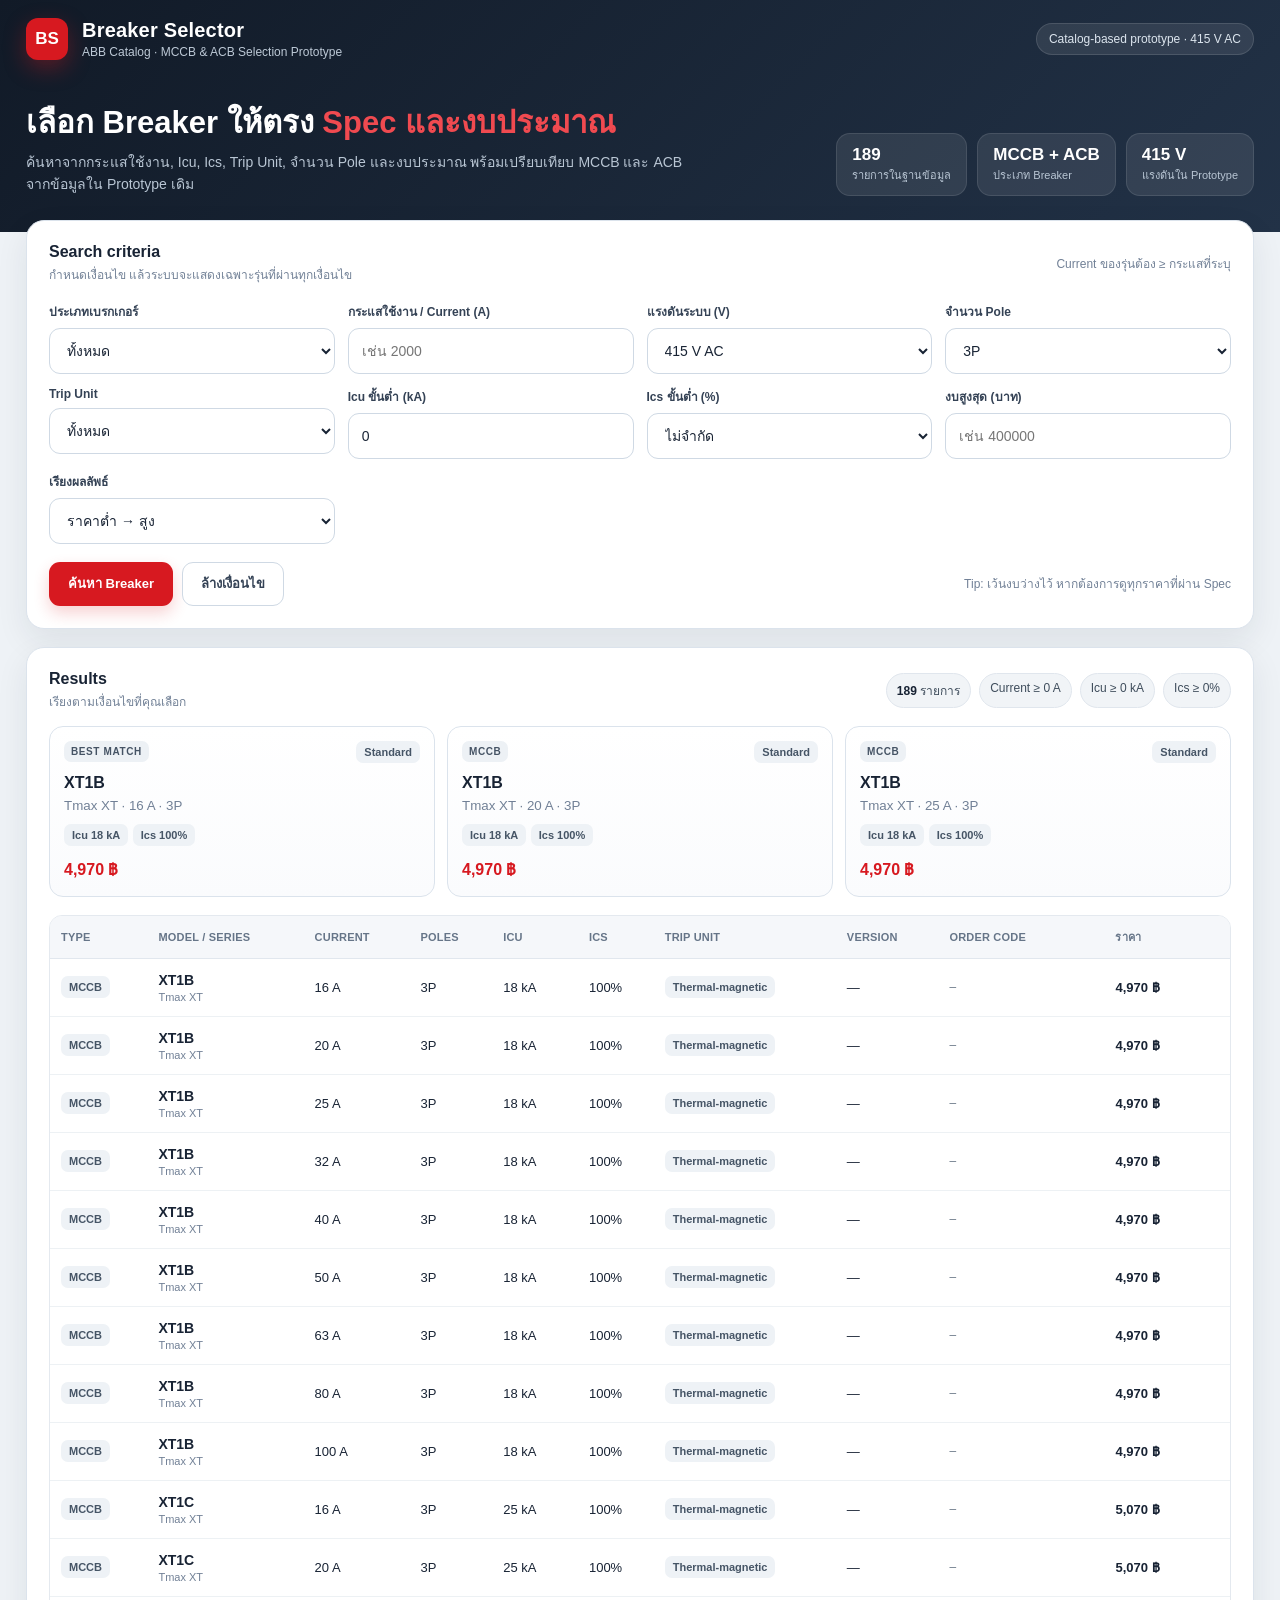
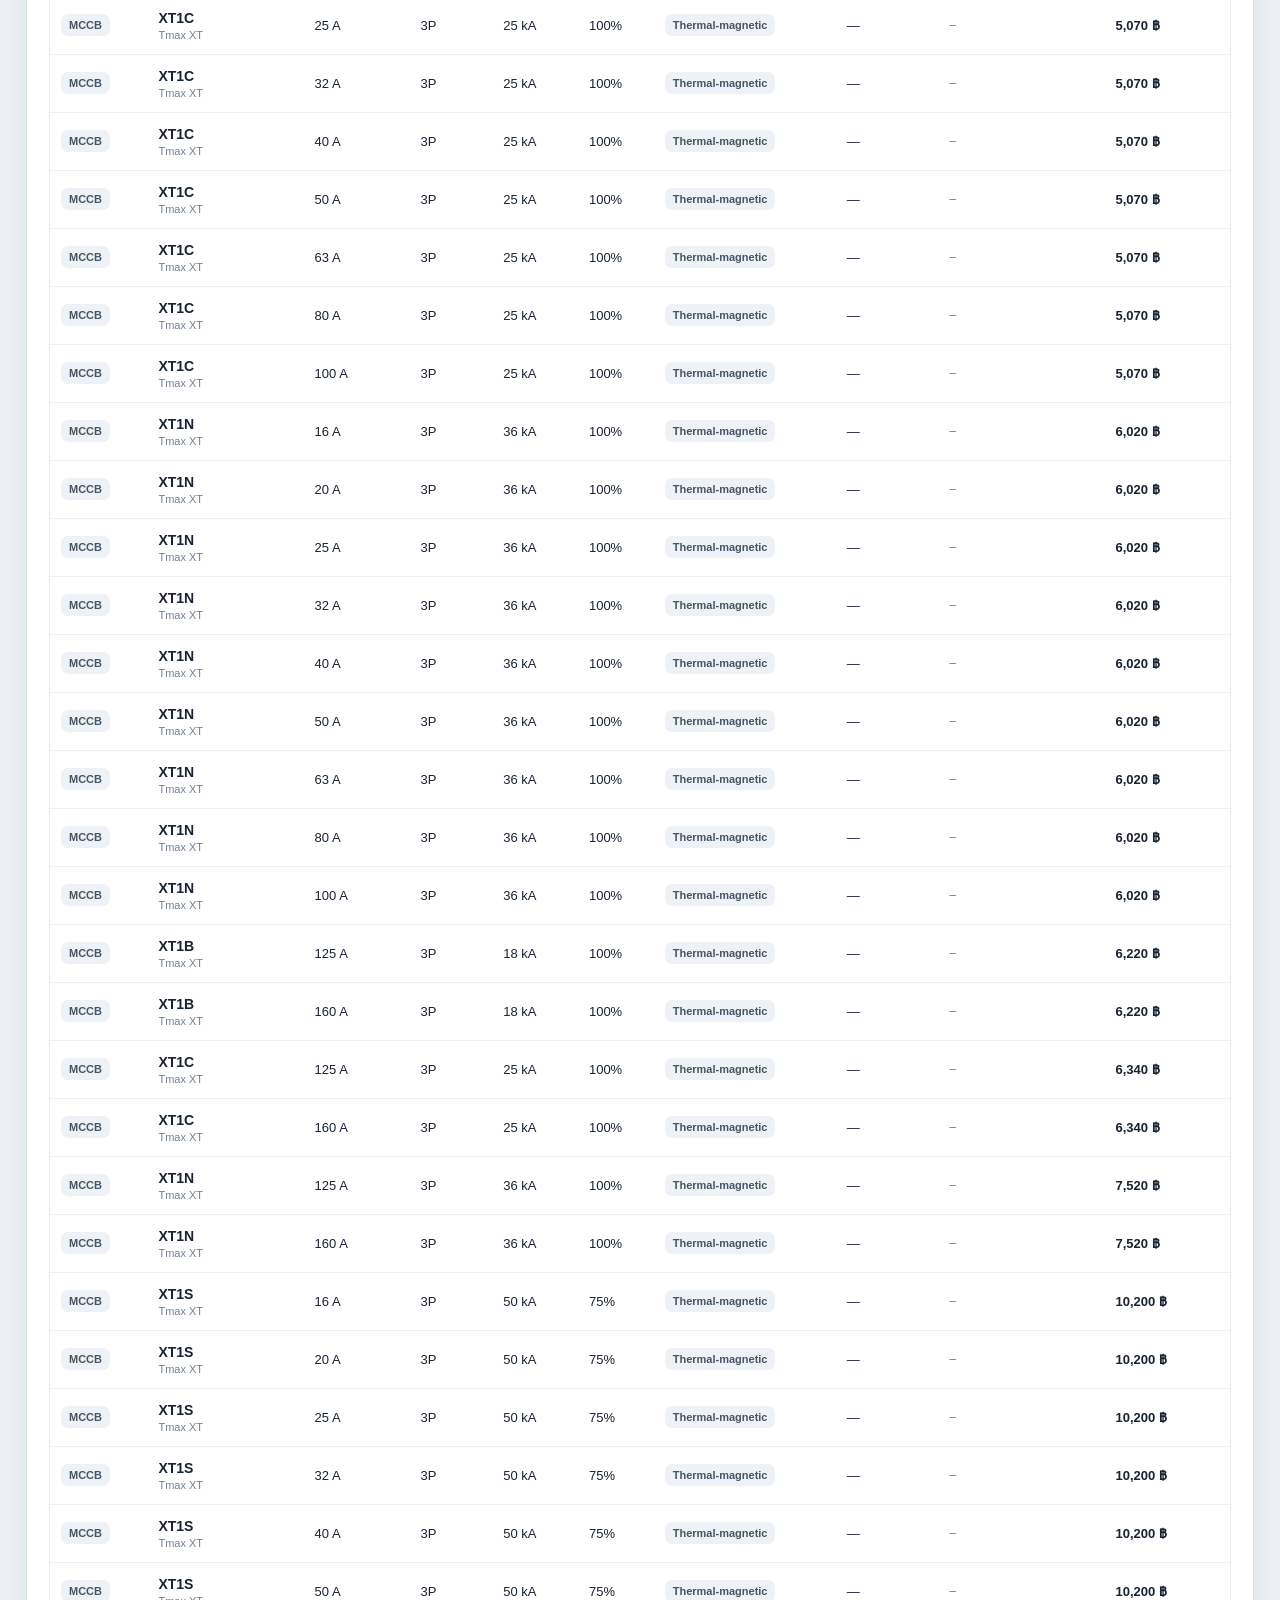
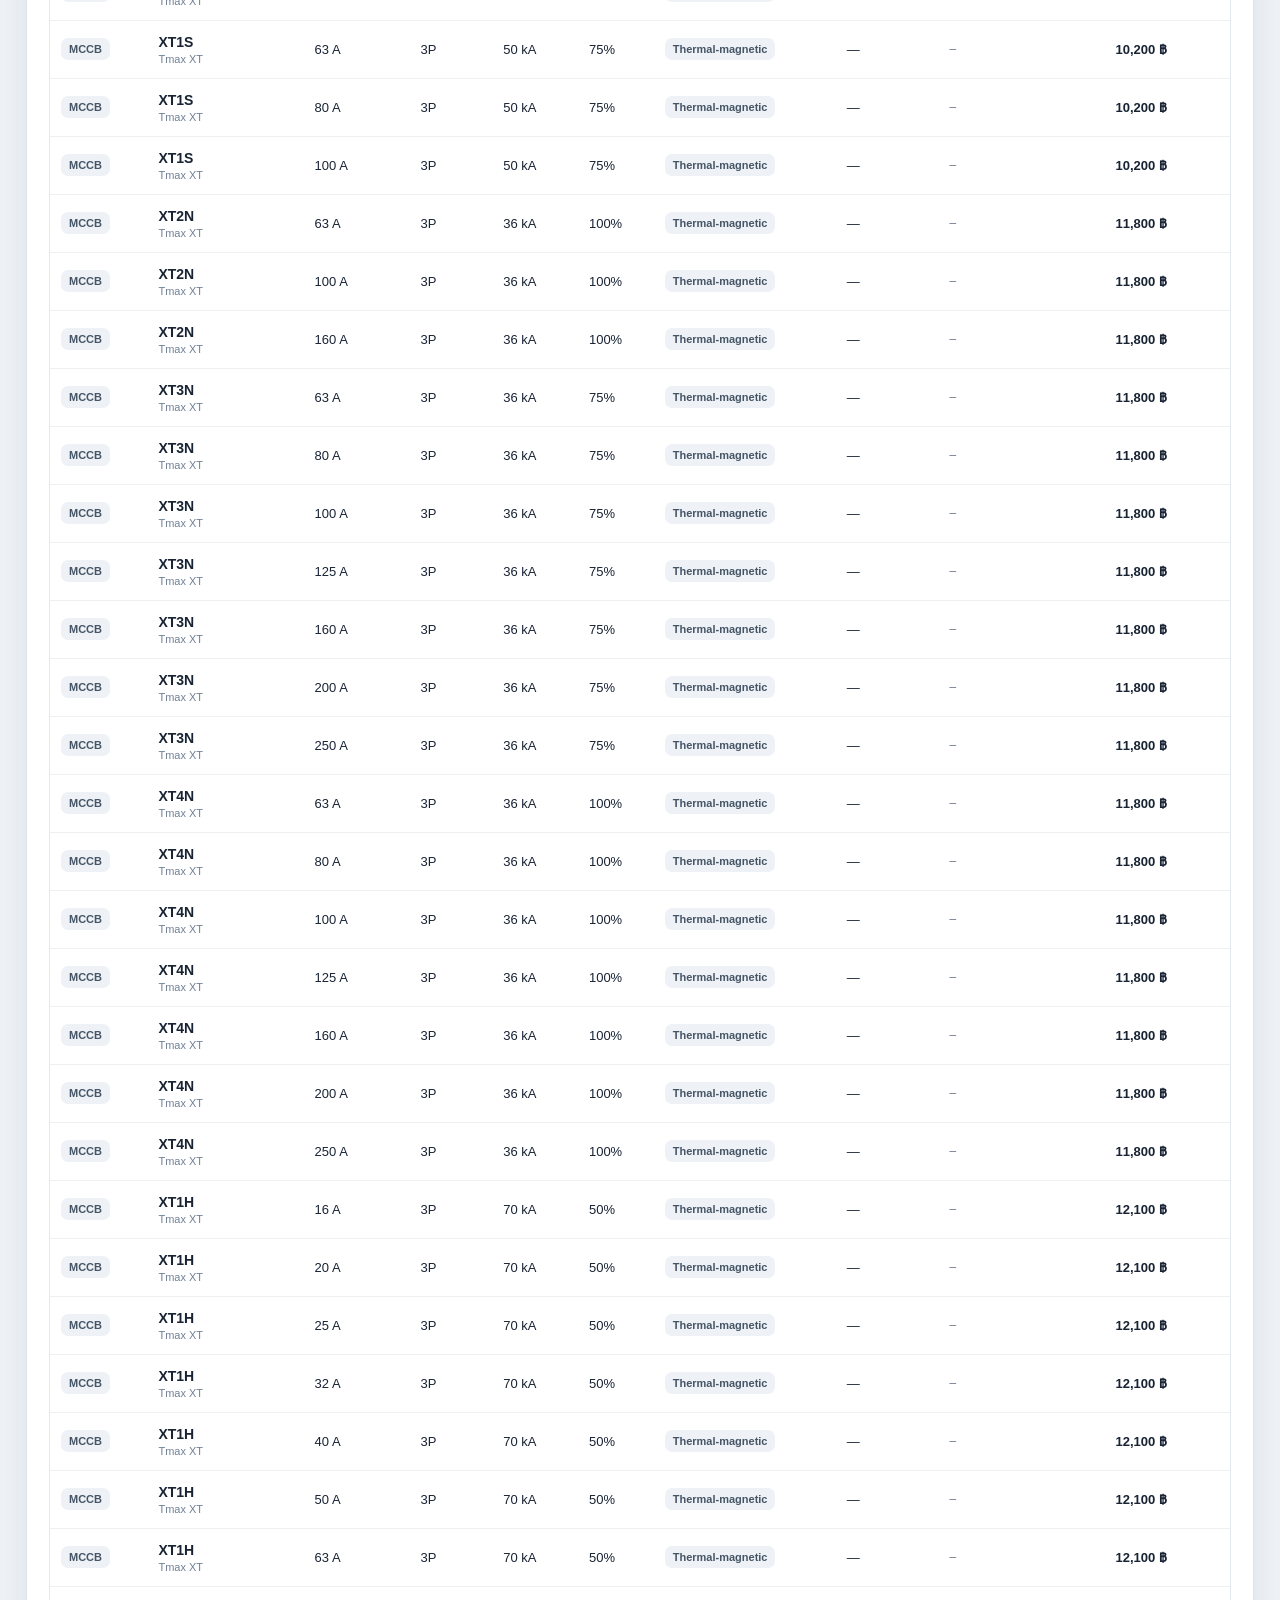
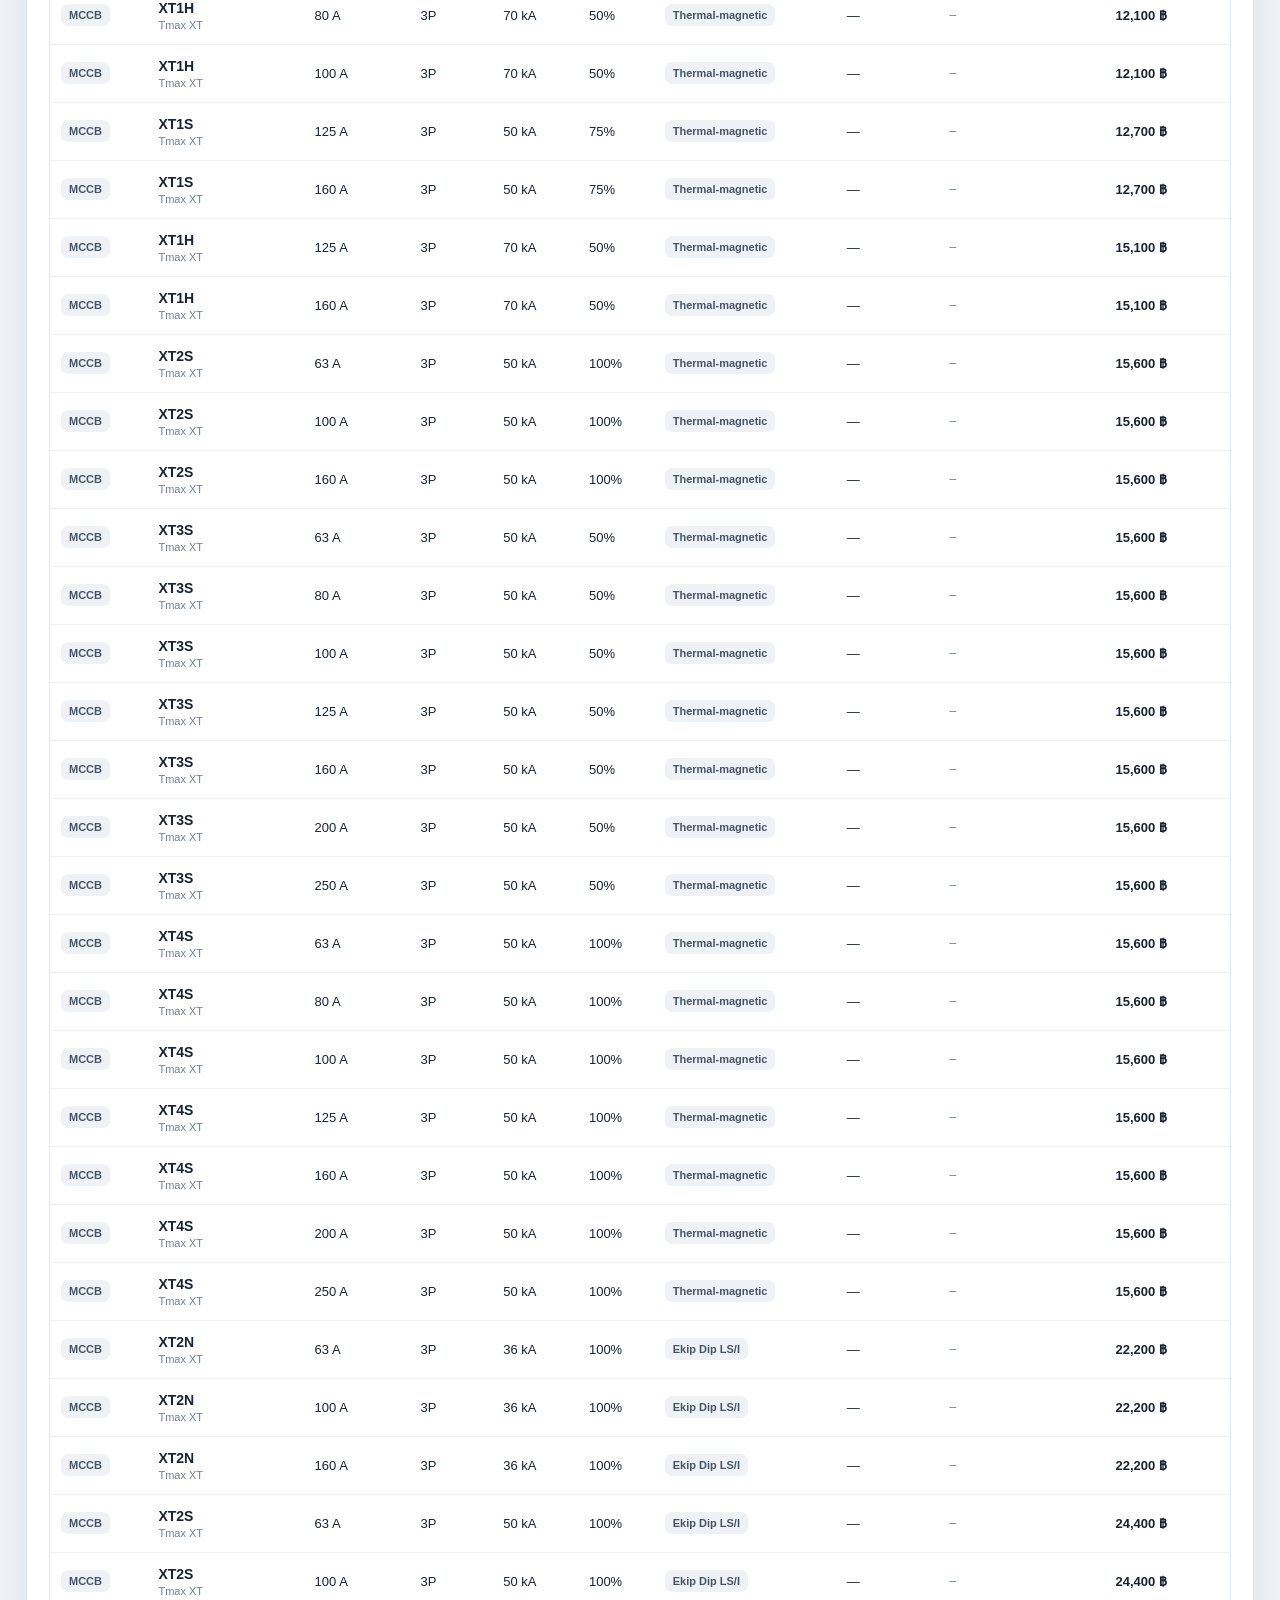
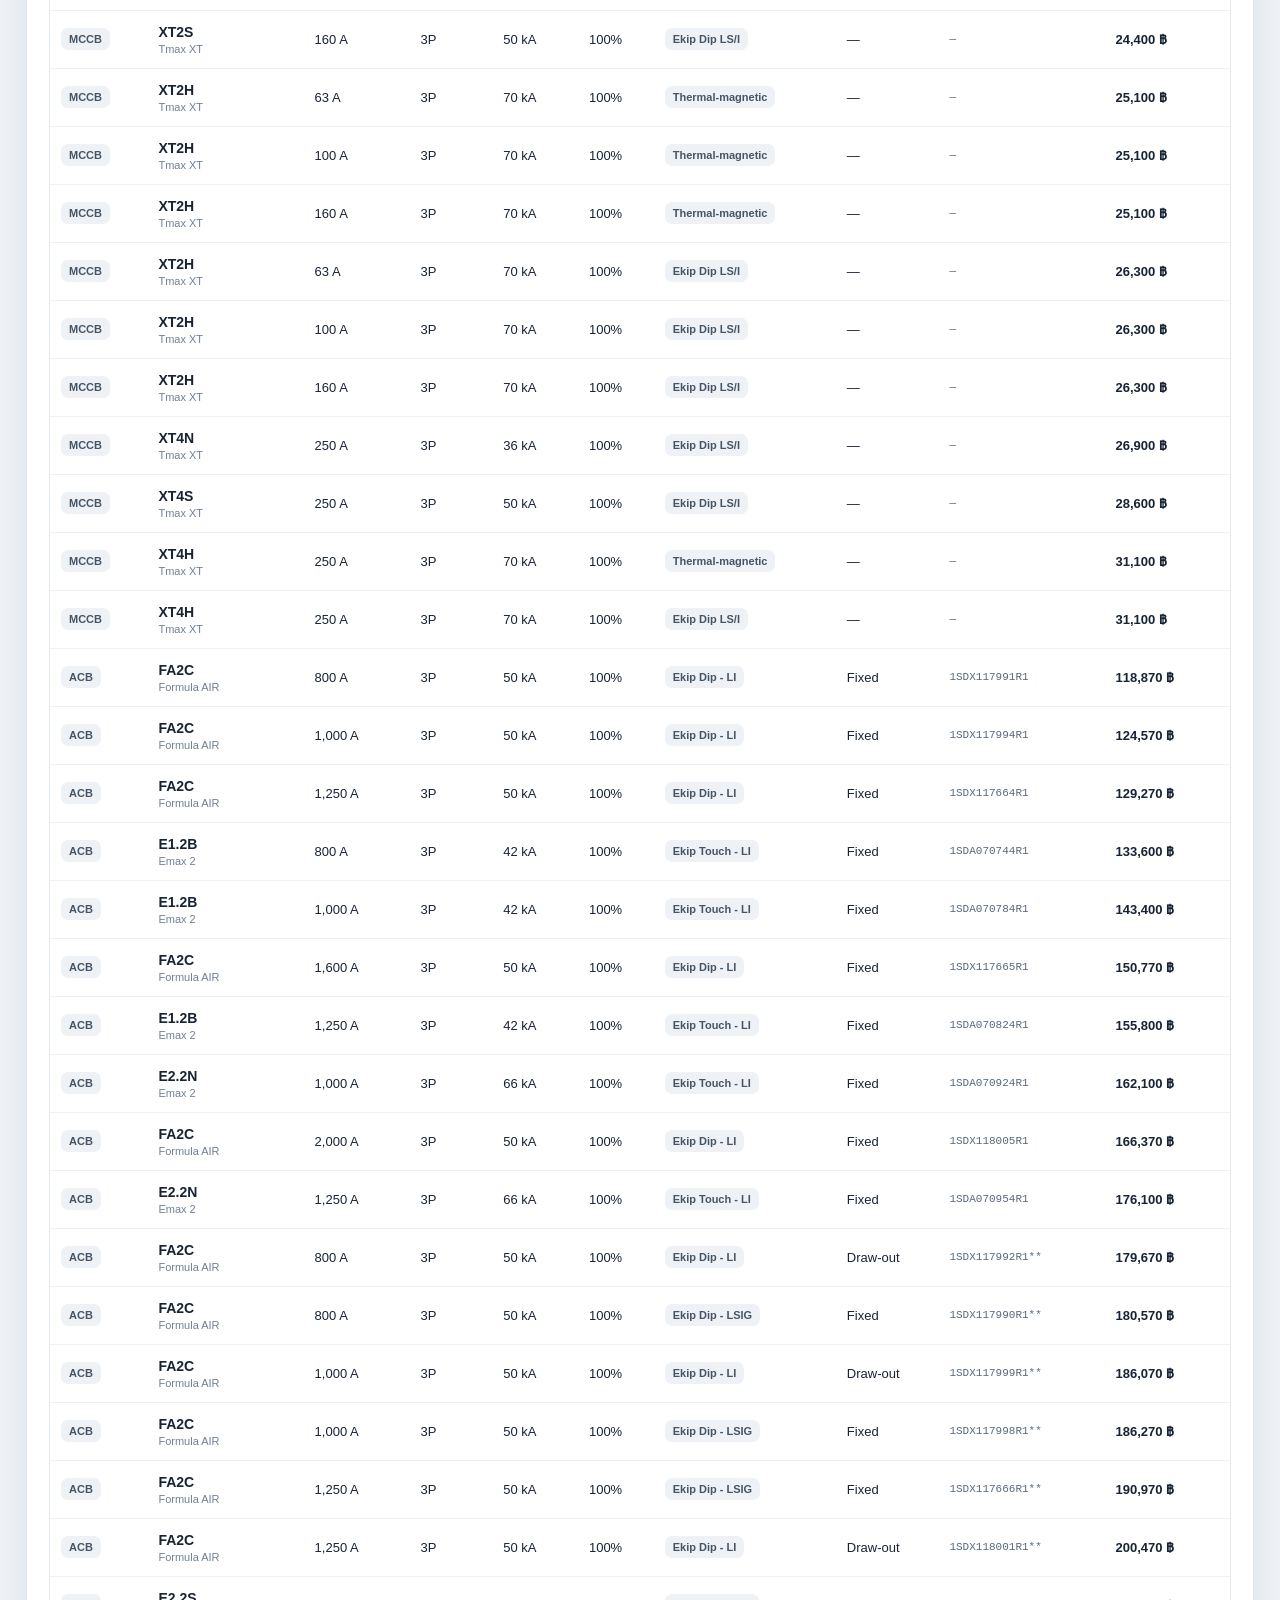
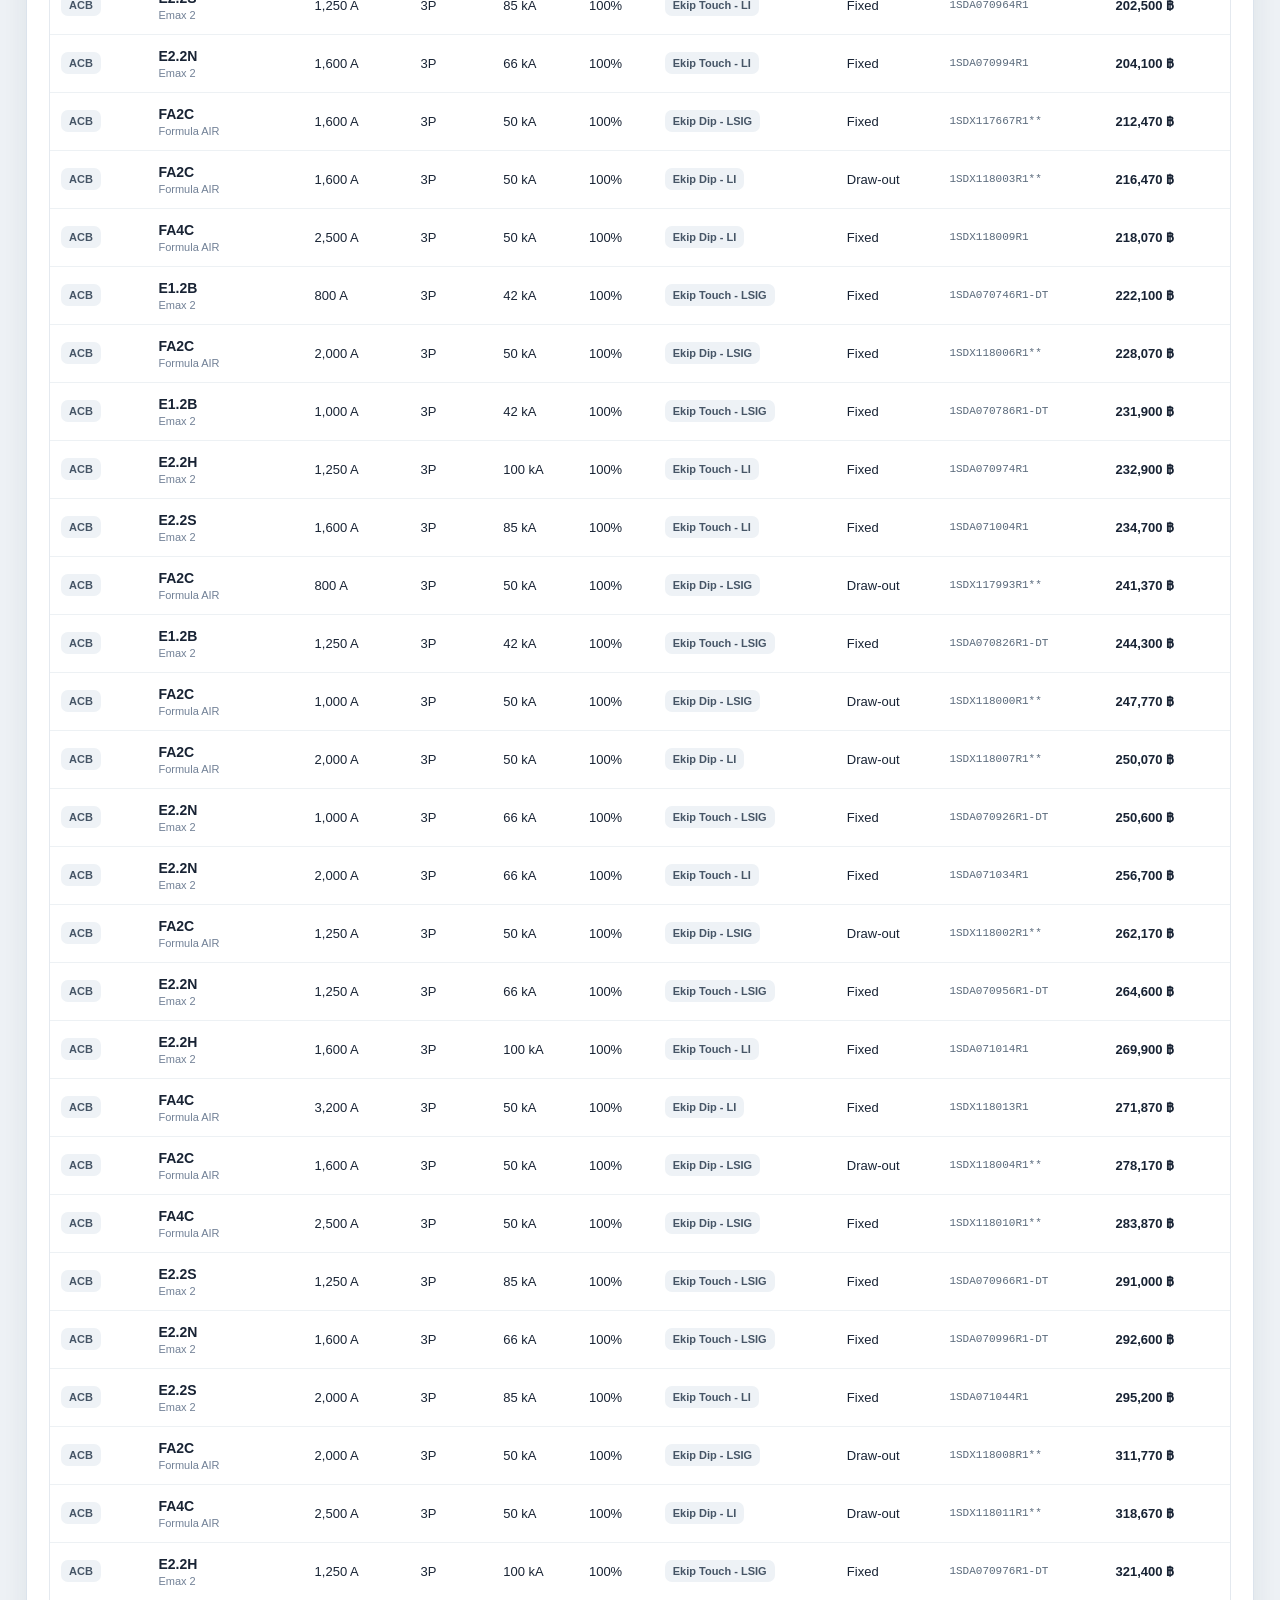
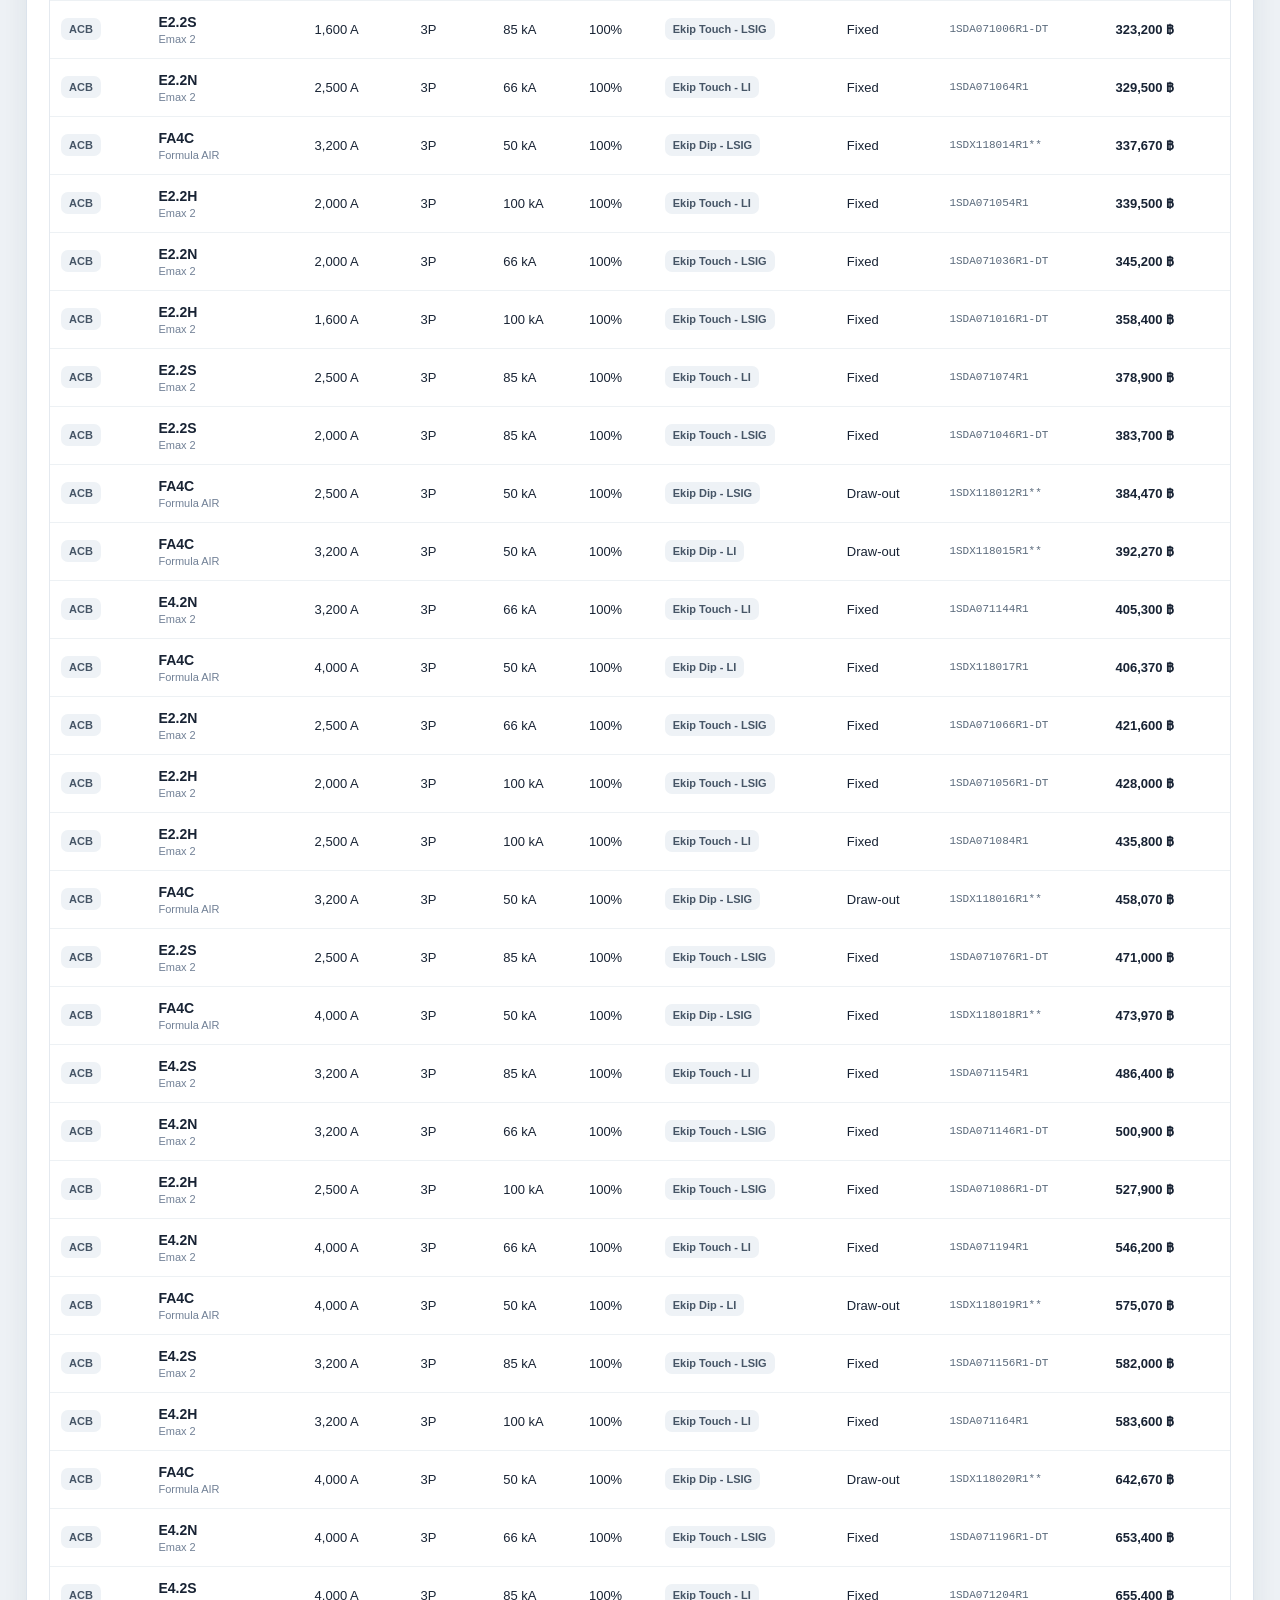
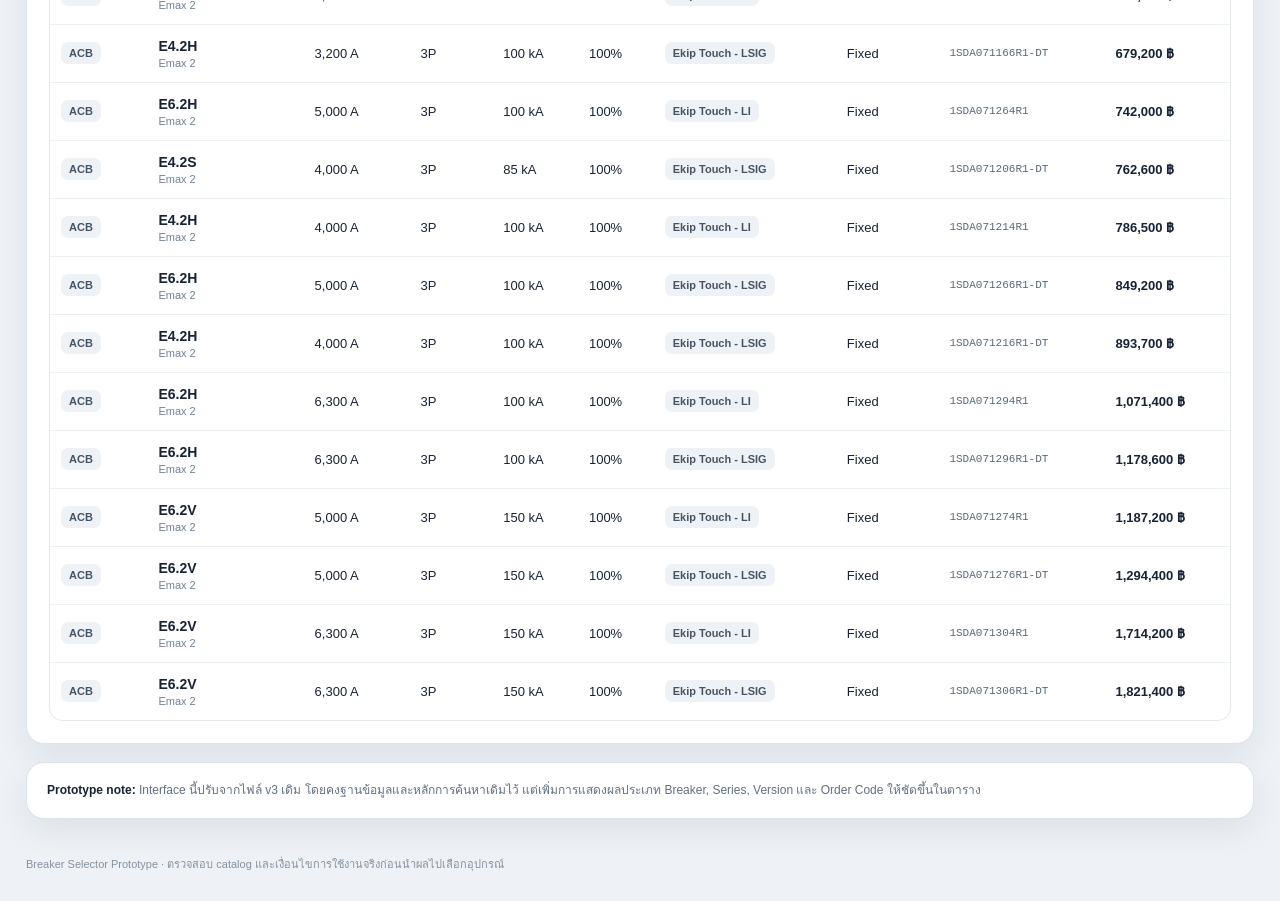
==== commit 9394668e: "Add files via upload" ====
--- a/public/index.html
+++ b/public/index.html
@@ -1,6 +1,262 @@
-<!doctype html><html lang="th"><head><meta charset="utf-8"><meta name="viewport" content="width=device-width,initial-scale=1"><title>ABB Breaker Selector</title><style>
-*{box-sizing:border-box}body{margin:0;font-family:Inter,system-ui,-apple-system,"Segoe UI",sans-serif;background:#f4f6f8;color:#172033}header{background:#111827;color:white;padding:22px 28px;display:flex;justify-content:space-between;align-items:center}header h1{margin:0;font-size:22px}header small{opacity:.7}.wrap{max-width:1400px;margin:24px auto;padding:0 18px}.card{background:white;border:1px solid #e5e7eb;border-radius:14px;padding:18px;margin-bottom:18px;box-shadow:0 3px 12px #0000000b}.grid{display:grid;grid-template-columns:repeat(5,1fr);gap:12px}.field label{display:block;font-size:12px;font-weight:700;margin-bottom:6px;color:#4b5563}.field input,.field select{width:100%;padding:10px;border:1px solid #d1d5db;border-radius:9px;background:white}.actions{display:flex;gap:10px;margin-top:14px}.btn{border:0;border-radius:9px;padding:10px 16px;font-weight:700;cursor:pointer}.primary{background:#e31b23;color:white}.muted{background:#eef1f4;color:#374151}.summary{display:flex;gap:8px;flex-wrap:wrap}.pill{background:#f1f5f9;border-radius:999px;padding:7px 11px;font-size:13px}.recs{display:grid;grid-template-columns:repeat(3,1fr);gap:12px}.rec{border:1px solid #e5e7eb;border-radius:12px;padding:15px}.rec h3{margin:8px 0 4px}.price{font-weight:800;font-size:18px;margin-top:10px}.table-wrap{overflow:auto}table{border-collapse:collapse;width:100%;font-size:13px}th,td{text-align:left;padding:11px;border-bottom:1px solid #e5e7eb;white-space:nowrap}th{background:#f8fafc;position:sticky;top:0}.badge{display:inline-block;padding:4px 7px;border-radius:6px;background:#eef2ff;font-size:11px}.adminlink{color:white;text-decoration:none;background:#374151;padding:8px 12px;border-radius:8px}@media(max-width:900px){.grid{grid-template-columns:repeat(2,1fr)}.recs{grid-template-columns:1fr}}@media(max-width:520px){.grid{grid-template-columns:1fr}header{padding:16px}.wrap{margin:14px auto}}
-</style></head><body><header><div><h1>ABB Breaker Selector</h1><small>Product & price selection system</small></div><a class="adminlink" href="/admin">Admin</a></header><main class="wrap"><section class="card"><h2>เลือกเบรกเกอร์</h2><div class="grid"><div class="field"><label>ประเภท</label><select id="category"><option value="any">ทั้งหมด</option><option>MCCB</option><option>ACB</option></select></div><div class="field"><label>กระแสขั้นต่ำ (A)</label><input id="current" type="number" min="0" placeholder="เช่น 400"></div><div class="field"><label>แรงดัน</label><select id="voltage"><option value="415">415 V</option></select></div><div class="field"><label>จำนวน Pole</label><select id="poles"><option value="any">ทั้งหมด</option><option value="1">1P</option><option value="2">2P</option><option value="3" selected>3P</option><option value="4">4P</option></select></div><div class="field"><label>Trip Unit</label><select id="trip"><option value="any">ทั้งหมด</option><option value="Thermal-magnetic">Thermal-magnetic</option><option value="Ekip Dip - LI">Ekip Dip - LI</option><option value="Ekip Dip - LSIG">Ekip Dip - LSIG</option><option value="Ekip Touch - LI">Ekip Touch - LI</option><option value="Ekip Touch - LSIG">Ekip Touch - LSIG</option></select></div><div class="field"><label>Icu ขั้นต่ำ (kA)</label><input id="icu" type="number" min="0" placeholder="เช่น 36"></div><div class="field"><label>Ics ขั้นต่ำ (%)</label><input id="ics" type="number" min="0" max="100" value="0"></div><div class="field"><label>งบสูงสุด (บาท)</label><input id="budget" type="number" min="0" placeholder="ไม่จำกัด"></div><div class="field"><label>เรียงตาม</label><select id="sort"><option value="price">ราคาต่ำ → สูง</option><option value="current">Current ต่ำ → สูง</option><option value="icu">Icu สูง → ต่ำ</option></select></div></div><div class="actions"><button class="btn primary" onclick="search()">ค้นหา</button><button class="btn muted" onclick="resetForm()">รีเซ็ต</button></div></section><section class="card"><div class="summary" id="summary"></div></section><section id="recommendations" class="recs"></section><section class="card"><div class="table-wrap"><table><thead><tr><th>Type</th><th>Model / Series</th><th>Current</th><th>Poles</th><th>Icu</th><th>Ics</th><th>Trip</th><th>Version</th><th>Order Code</th><th>ราคา</th></tr></thead><tbody id="results"></tbody></table></div></section></main><script>
-let DATA=[];const money=n=>n==null?'—':new Intl.NumberFormat('th-TH').format(n)+' ฿';
-async function load(){DATA=await fetch('/api/products').then(r=>r.json());search()}function val(id){return document.getElementById(id).value}function search(){const f={current:+val('current')||0,voltage:+val('voltage'),poles:val('poles'),category:val('category'),trip:val('trip'),icu:+val('icu')||0,ics:+val('ics')||0,budget:val('budget')===''?Infinity:+val('budget'),sort:val('sort')};let rows=DATA.filter(x=>x.active!==false&&x.current>=f.current&&x.voltage===f.voltage&&(f.poles==='any'||x.poles===+f.poles)&&(f.category==='any'||x.category===f.category)&&(f.trip==='any'||x.trip===f.trip)&&x.icu>=f.icu&&x.ics>=f.ics&&(x.price==null||x.price<=f.budget));rows.sort((a,b)=>f.sort==='price'?(a.price??Infinity)-(b.price??Infinity):f.sort==='current'?a.current-b.current:b.icu-a.icu||a.price-b.price);document.getElementById('summary').innerHTML=`<span class="pill"><b>${rows.length}</b> รายการ</span><span class="pill">Current ≥ ${f.current} A</span><span class="pill">Icu ≥ ${f.icu} kA</span><span class="pill">Ics ≥ ${f.ics}%</span>`;document.getElementById('recommendations').innerHTML=rows.slice(0,3).map((x,i)=>`<div class="rec"><span class="badge">${i===0?'BEST MATCH':x.category}</span><h3>${x.model}</h3><div>${x.series} · ${x.current.toLocaleString()} A · ${x.poles}P</div><div>Icu ${x.icu} kA · Ics ${x.ics}%</div><div class="price">${money(x.price)}</div></div>`).join('');document.getElementById('results').innerHTML=rows.map(x=>`<tr><td><span class="badge">${x.category}</span></td><td><b>${x.model}</b><br><small>${x.series}</small></td><td>${x.current.toLocaleString()} A</td><td>${x.poles}P</td><td>${x.icu} kA</td><td>${x.ics}%</td><td>${x.trip}</td><td>${x.version||'—'}</td><td>${x.ordercode||'—'}</td><td><b>${money(x.price)}</b></td></tr>`).join('')||'<tr><td colspan="10">ไม่พบรายการ</td></tr>'}function resetForm(){['current','icu','budget'].forEach(id=>document.getElementById(id).value='');document.getElementById('category').value='any';document.getElementById('voltage').value='415';document.getElementById('poles').value='3';document.getElementById('trip').value='any';document.getElementById('ics').value='0';document.getElementById('sort').value='price';search()}load();
-</script></body></html>+<!doctype html>
+<html lang="th">
+<head>
+<meta charset="utf-8">
+<meta name="viewport" content="width=device-width,initial-scale=1">
+<title>Breaker Selector | ABB Catalog Prototype</title>
+<style>
+:root {
+  --ink:#182334;
+  --ink-2:#344255;
+  --muted:#718096;
+  --line:#dbe3ec;
+  --panel:#ffffff;
+  --bg:#eef2f6;
+  --accent:#d71920;
+  --accent-dark:#a80f15;
+  --soft:#f7f9fb;
+  --shadow:0 12px 32px rgba(24,35,52,.08);
+}
+*{box-sizing:border-box}
+body{margin:0;background:var(--bg);color:var(--ink);font-family:Inter,"Segoe UI",Tahoma,sans-serif}
+.topbar{background:linear-gradient(135deg,#111a27,#223247);color:#fff}
+.nav{max-width:1360px;margin:auto;padding:18px 26px;display:flex;justify-content:space-between;align-items:center;gap:20px}
+.brand{display:flex;align-items:center;gap:14px}
+.logo{width:42px;height:42px;border-radius:12px;background:var(--accent);display:grid;place-items:center;font-weight:800;font-size:17px;box-shadow:0 8px 22px rgba(215,25,32,.35)}
+.brand h1{font-size:20px;margin:0;letter-spacing:.2px}
+.brand p{margin:3px 0 0;color:#bdc9d6;font-size:12px}
+.status{font-size:12px;color:#dce5ee;background:rgba(255,255,255,.09);padding:8px 12px;border:1px solid rgba(255,255,255,.12);border-radius:999px}
+.hero{max-width:1360px;margin:auto;padding:28px 26px 36px}
+.hero-grid{display:grid;grid-template-columns:1fr auto;gap:20px;align-items:end}
+.hero h2{margin:0;font-size:31px;line-height:1.12}
+.hero h2 span{color:#f04a50}
+.hero p{margin:10px 0 0;color:#b9c6d4;max-width:680px;font-size:14px;line-height:1.6}
+.stats{display:flex;gap:10px;flex-wrap:wrap}
+.stat{background:rgba(255,255,255,.09);border:1px solid rgba(255,255,255,.1);border-radius:14px;padding:11px 15px;min-width:115px}
+.stat b{display:block;font-size:17px} .stat span{font-size:11px;color:#b9c6d4}
+.wrap{max-width:1360px;margin:-12px auto 36px;padding:0 26px}
+.filter-card,.result-card,.info-card{background:var(--panel);border:1px solid var(--line);border-radius:18px;box-shadow:var(--shadow)}
+.filter-card{padding:22px;margin-bottom:18px}
+.section-head{display:flex;justify-content:space-between;align-items:center;margin-bottom:18px;gap:12px}
+.section-title{margin:0;font-size:16px} .section-sub{font-size:12px;color:var(--muted);margin-top:4px}
+.filter-grid{display:grid;grid-template-columns:repeat(4,minmax(0,1fr));gap:13px}
+.field{display:flex;flex-direction:column;gap:7px}
+.field label{font-size:12px;font-weight:650;color:var(--ink-2)}
+input,select{height:46px;border:1px solid #cfd9e4;border-radius:11px;padding:0 13px;background:#fff;color:var(--ink);font-size:14px;outline:none;transition:.18s}
+input:focus,select:focus{border-color:var(--accent);box-shadow:0 0 0 3px rgba(215,25,32,.09)}
+.actions{display:flex;justify-content:space-between;align-items:center;margin-top:18px;gap:12px;flex-wrap:wrap}
+.action-left{display:flex;gap:9px;flex-wrap:wrap}
+button{height:44px;border-radius:11px;padding:0 18px;border:1px solid transparent;font-weight:700;cursor:pointer;font-size:13px}
+.primary{background:var(--accent);color:#fff;box-shadow:0 7px 16px rgba(215,25,32,.2)} .primary:hover{background:var(--accent-dark)}
+.secondary{background:#fff;border-color:#cfd9e4;color:var(--ink-2)} .secondary:hover{background:var(--soft)}
+.helper{font-size:12px;color:var(--muted)}
+.result-card{padding:22px;overflow:hidden}
+.result-toolbar{display:flex;justify-content:space-between;align-items:center;gap:14px;margin-bottom:15px;flex-wrap:wrap}
+.summary{display:flex;gap:8px;flex-wrap:wrap}
+.pill{background:#f1f4f7;border:1px solid #e0e6ed;border-radius:999px;padding:7px 10px;font-size:12px;color:#3f4d5c}
+.pill strong{color:var(--ink)}
+.recommendations{display:grid;grid-template-columns:repeat(3,minmax(0,1fr));gap:12px;margin-bottom:18px}
+.rec{border:1px solid var(--line);border-radius:14px;padding:14px;background:linear-gradient(180deg,#fff,#fafbfd)}
+.rec-top{display:flex;justify-content:space-between;align-items:center;gap:8px}
+.rec-type{font-size:10px;font-weight:800;letter-spacing:.6px;padding:5px 7px;border-radius:7px;background:#edf1f5;color:#455364}
+.rec h3{font-size:16px;margin:11px 0 4px} .rec small{color:var(--muted)} .rec-price{font-weight:800;font-size:16px;margin-top:11px;color:var(--accent)}
+.table-wrap{overflow:auto;border:1px solid #e4e9ef;border-radius:13px}
+table{width:100%;border-collapse:collapse;min-width:980px;font-size:13px}
+th{background:#f5f7fa;color:#667588;text-align:left;padding:12px 11px;font-size:11px;letter-spacing:.2px;text-transform:uppercase;border-bottom:1px solid #e1e7ee}
+td{padding:13px 11px;border-bottom:1px solid #edf1f4;vertical-align:middle}
+tbody tr:hover{background:#fafbfd} tbody tr:last-child td{border-bottom:0}
+.model{font-weight:800;font-size:14px} .series{font-size:11px;color:var(--muted);margin-top:3px}
+.badge{display:inline-flex;align-items:center;padding:5px 8px;border-radius:7px;background:#eef2f6;color:#465566;font-size:11px;font-weight:700}
+.price{font-weight:800;color:var(--ink)} .order{font-family:ui-monospace,SFMono-Regular,Consolas,monospace;font-size:11px;color:#58687a}
+.empty{padding:50px 20px;text-align:center;color:var(--muted)}
+.info-card{margin-top:18px;padding:18px 20px;color:#617082;font-size:12px;line-height:1.65}
+.info-card b{color:var(--ink)}
+.footer{max-width:1360px;margin:0 auto;padding:0 26px 28px;color:#8491a0;font-size:11px}
+@media(max-width:1050px){.filter-grid{grid-template-columns:repeat(3,1fr)}.recommendations{grid-template-columns:1fr 1fr}}
+@media(max-width:720px){.nav,.hero,.wrap,.footer{padding-left:15px;padding-right:15px}.nav{align-items:flex-start}.status{display:none}.hero-grid{grid-template-columns:1fr}.hero h2{font-size:25px}.filter-grid{grid-template-columns:1fr 1fr}.recommendations{grid-template-columns:1fr}}
+@media(max-width:480px){.filter-grid{grid-template-columns:1fr}.hero{padding-top:20px}.wrap{margin-top:-8px}}
+</style>
+</head>
+<body>
+<header class="topbar">
+  <div class="nav">
+    <div class="brand">
+      <div class="logo">BS</div>
+      <div><h1>Breaker Selector</h1><p>ABB Catalog · MCCB & ACB Selection Prototype</p></div>
+    </div>
+    <div class="status">Catalog-based prototype · 415 V AC</div>
+  </div>
+  <div class="hero">
+    <div class="hero-grid">
+      <div>
+        <h2>เลือก Breaker ให้ตรง <span>Spec และงบประมาณ</span></h2>
+        <p>ค้นหาจากกระแสใช้งาน, Icu, Ics, Trip Unit, จำนวน Pole และงบประมาณ พร้อมเปรียบเทียบ MCCB และ ACB จากข้อมูลใน Prototype เดิม</p>
+      </div>
+      <div class="stats">
+        <div class="stat"><b id="totalCount">—</b><span>รายการในฐานข้อมูล</span></div>
+        <div class="stat"><b>MCCB + ACB</b><span>ประเภท Breaker</span></div>
+        <div class="stat"><b>415 V</b><span>แรงดันใน Prototype</span></div>
+      </div>
+    </div>
+  </div>
+</header>
+
+<main class="wrap">
+  <section class="filter-card">
+    <div class="section-head">
+      <div><h2 class="section-title">Search criteria</h2><div class="section-sub">กำหนดเงื่อนไข แล้วระบบจะแสดงเฉพาะรุ่นที่ผ่านทุกเงื่อนไข</div></div>
+      <div class="helper">Current ของรุ่นต้อง ≥ กระแสที่ระบุ</div>
+    </div>
+
+    <div class="filter-grid">
+      <div class="field"><label>ประเภทเบรกเกอร์</label><select id="category"><option value="any">ทั้งหมด</option><option value="MCCB">MCCB</option><option value="ACB">ACB</option></select></div>
+      <div class="field"><label>กระแสใช้งาน / Current (A)</label><input id="current" type="number" min="0" placeholder="เช่น 2000"></div>
+      <div class="field"><label>แรงดันระบบ (V)</label><select id="voltage"><option value="415">415 V AC</option></select></div>
+      <div class="field"><label>จำนวน Pole</label><select id="poles"><option value="3">3P</option><option value="4">4P</option><option value="any">ไม่จำกัด</option></select></div>
+      <div class="field"><label>Trip Unit</label><select id="trip"><option value="any">ทั้งหมด</option><option>Thermal-magnetic</option><option>Ekip Dip - LI</option><option>Ekip Dip - LSIG</option><option>Ekip Touch - LI</option><option>Ekip Touch - LSIG</option></select></div>
+      <div class="field"><label>Icu ขั้นต่ำ (kA)</label><input id="icu" type="number" min="0" value="0"></div>
+      <div class="field"><label>Ics ขั้นต่ำ (%)</label><select id="ics"><option value="0">ไม่จำกัด</option><option value="50">≥ 50%</option><option value="75">≥ 75%</option><option value="100">100%</option></select></div>
+      <div class="field"><label>งบสูงสุด (บาท)</label><input id="budget" type="number" min="0" placeholder="เช่น 400000"></div>
+      <div class="field"><label>เรียงผลลัพธ์</label><select id="sort"><option value="price">ราคาต่ำ → สูง</option><option value="current">Current ต่ำ → สูง</option><option value="icu">Icu สูง → ต่ำ</option></select></div>
+    </div>
+
+    <div class="actions">
+      <div class="action-left"><button class="primary" onclick="search()">ค้นหา Breaker</button><button class="secondary" onclick="resetForm()">ล้างเงื่อนไข</button></div>
+      <div class="helper">Tip: เว้นงบว่างไว้ หากต้องการดูทุกราคาที่ผ่าน Spec</div>
+    </div>
+  </section>
+
+  <section class="result-card">
+    <div class="result-toolbar">
+      <div><h2 class="section-title">Results</h2><div class="section-sub">เรียงตามเงื่อนไขที่คุณเลือก</div></div>
+      <div class="summary" id="summary"></div>
+    </div>
+    <div id="recommendations" class="recommendations"></div>
+    <div id="results"></div>
+  </section>
+
+  <section class="info-card">
+    <b>Prototype note:</b> Interface นี้ปรับจากไฟล์ v3 เดิม โดยคงฐานข้อมูลและหลักการค้นหาเดิมไว้ แต่เพิ่มการแสดงผลประเภท Breaker, Series, Version และ Order Code ให้ชัดขึ้นในตาราง
+  </section>
+</main>
+
+<footer class="footer">Breaker Selector Prototype · ตรวจสอบ catalog และเงื่อนไขการใช้งานจริงก่อนนำผลไปเลือกอุปกรณ์</footer>
+
+<script>
+let DATA = [];
+const money = n => n == null ? "—" : new Intl.NumberFormat('th-TH').format(n) + " ฿";
+
+async function loadData() {
+  try {
+    const response = await fetch('/data/breakers.json');
+    if (!response.ok) throw new Error(`HTTP ${response.status}`);
+    DATA = await response.json();
+    DATA.forEach(x => {
+      if (!x.category) x.category = "MCCB";
+      if (!x.series) x.series = "Tmax XT";
+    });
+    document.getElementById("totalCount").textContent = DATA.length.toLocaleString();
+    search();
+  } catch (error) {
+    console.error(error);
+    document.getElementById("totalCount").textContent = "0";
+    document.getElementById('results').innerHTML = '<div class="empty"><b>โหลดฐานข้อมูลไม่สำเร็จ</b><br><span>กรุณาตรวจสอบว่า server ทำงานอยู่ และไฟล์ /data/breakers.json มีอยู่</span></div>';
+  }
+}
+
+DATA.forEach(x => {
+  if (!x.category) x.category = "MCCB";
+  if (!x.series) x.series = "Tmax XT";
+});
+document.getElementById("totalCount").textContent = DATA.length.toLocaleString();
+
+function currentFilters() {
+  return {
+    current: Number(document.getElementById('current').value || 0),
+    voltage: Number(document.getElementById('voltage').value),
+    poles: document.getElementById('poles').value,
+    category: document.getElementById('category').value,
+    trip: document.getElementById('trip').value,
+    icu: Number(document.getElementById('icu').value || 0),
+    ics: Number(document.getElementById('ics').value || 0),
+    budget: document.getElementById('budget').value === "" ? Infinity : Number(document.getElementById('budget').value),
+    sort: document.getElementById('sort').value
+  };
+}
+
+function search() {
+  const f = currentFilters();
+  let rows = DATA.filter(x =>
+    x.current >= f.current &&
+    x.voltage === f.voltage &&
+    (f.poles === "any" || x.poles === Number(f.poles)) &&
+    (f.category === "any" || x.category === f.category) &&
+    (f.trip === "any" || x.trip === f.trip) &&
+    x.icu >= f.icu &&
+    x.ics >= f.ics &&
+    x.price <= f.budget
+  );
+
+  rows.sort((a,b) =>
+    f.sort === "price" ? a.price - b.price :
+    f.sort === "current" ? a.current - b.current :
+    b.icu - a.icu || a.price - b.price
+  );
+
+  document.getElementById('summary').innerHTML =
+    `<span class="pill"><strong>${rows.length}</strong> รายการ</span>
+     <span class="pill">Current ≥ ${f.current || 0} A</span>
+     <span class="pill">Icu ≥ ${f.icu} kA</span>
+     <span class="pill">Ics ≥ ${f.ics}%</span>`;
+
+  const rec = rows.slice(0,3);
+  document.getElementById('recommendations').innerHTML = rec.length ? rec.map((x,i)=>`
+    <div class="rec">
+      <div class="rec-top"><span class="rec-type">${i===0 ? "BEST MATCH" : x.category}</span><span class="badge">${x.version || "Standard"}</span></div>
+      <h3>${x.model}</h3>
+      <small>${x.series} · ${x.current.toLocaleString()} A · ${x.poles}P</small>
+      <div style="margin-top:10px"><span class="badge">Icu ${x.icu} kA</span> <span class="badge">Ics ${x.ics}%</span></div>
+      <div class="rec-price">${money(x.price)}</div>
+    </div>`).join('') : "";
+
+  if(!rows.length) {
+    document.getElementById('results').innerHTML = '<div class="empty"><b>ไม่พบรุ่นที่ตรงเงื่อนไข</b><br><span>ลองลดค่า Icu / Ics, เพิ่มงบ หรือเปลี่ยนประเภท Breaker เป็น “ทั้งหมด”</span></div>';
+    return;
+  }
+
+  document.getElementById('results').innerHTML = `<div class="table-wrap"><table>
+    <thead><tr>
+      <th>Type</th><th>Model / Series</th><th>Current</th><th>Poles</th><th>Icu</th><th>Ics</th><th>Trip Unit</th><th>Version</th><th>Order Code</th><th>ราคา</th>
+    </tr></thead>
+    <tbody>${rows.map(x=>`<tr>
+      <td><span class="badge">${x.category}</span></td>
+      <td><div class="model">${x.model}</div><div class="series">${x.series}</div></td>
+      <td>${x.current.toLocaleString()} A</td>
+      <td>${x.poles}P</td>
+      <td>${x.icu} kA</td>
+      <td>${x.ics}%</td>
+      <td><span class="badge">${x.trip}</span></td>
+      <td>${x.version || "—"}</td>
+      <td class="order">${x.ordercode || "—"}</td>
+      <td class="price">${money(x.price)}</td>
+    </tr>`).join('')}</tbody>
+  </table></div>`;
+}
+
+function resetForm() {
+  document.getElementById('category').value='any';
+  document.getElementById('current').value='';
+  document.getElementById('voltage').value='415';
+  document.getElementById('poles').value='3';
+  document.getElementById('trip').value='any';
+  document.getElementById('icu').value='0';
+  document.getElementById('ics').value='0';
+  document.getElementById('budget').value='';
+  document.getElementById('sort').value='price';
+  search();
+}
+
+loadData();
+</script>
+</body>
+</html>
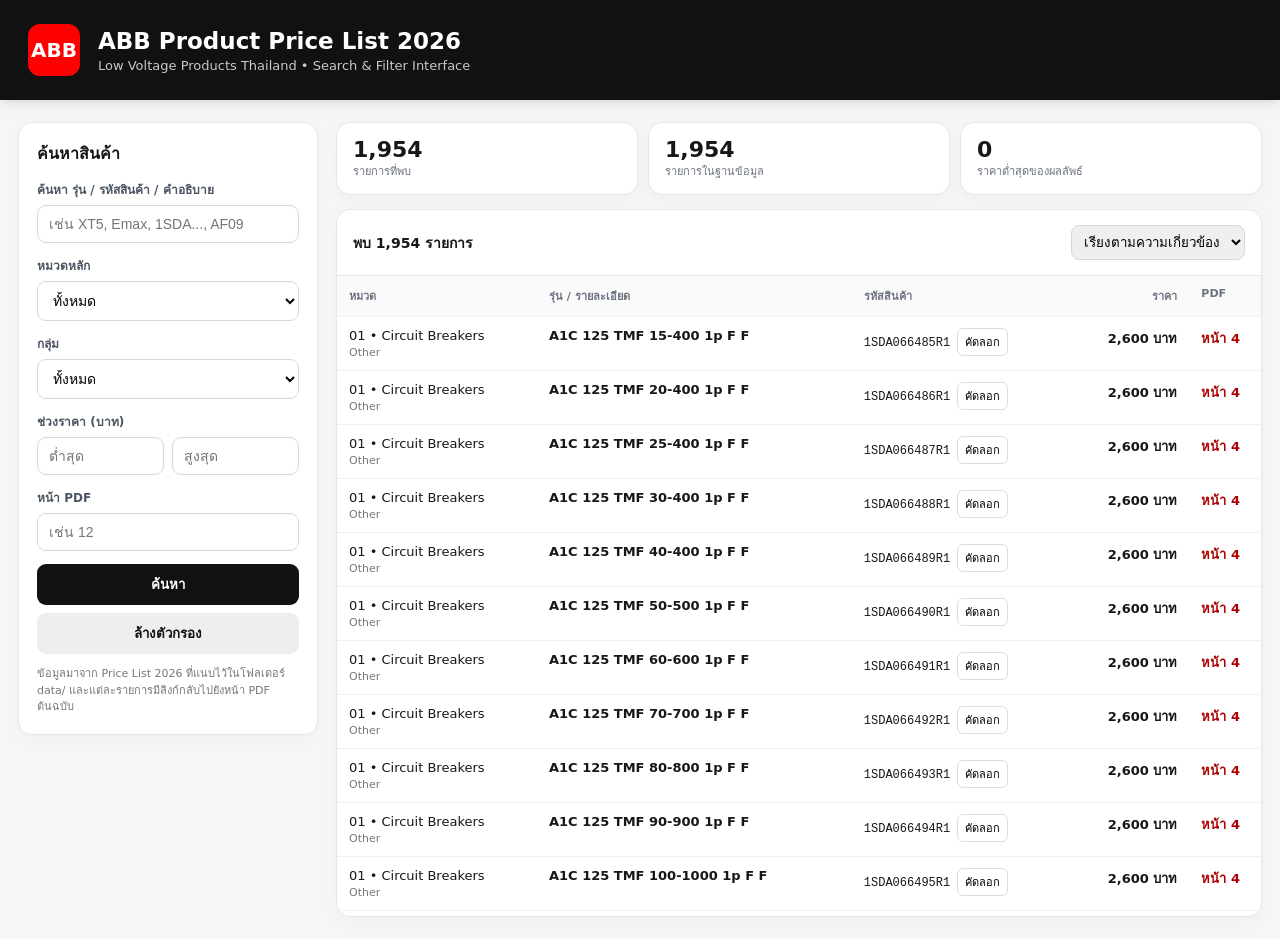
==== commit 09e81f2a: "Add files via upload" ====
--- a/public/index.html
+++ b/public/index.html
@@ -2,261 +2,67 @@
 <html lang="th">
 <head>
 <meta charset="utf-8">
-<meta name="viewport" content="width=device-width,initial-scale=1">
-<title>Breaker Selector | ABB Catalog Prototype</title>
+<meta name="viewport" content="width=device-width, initial-scale=1">
+<title>ABB Product Price List 2026</title>
 <style>
-:root {
-  --ink:#182334;
-  --ink-2:#344255;
-  --muted:#718096;
-  --line:#dbe3ec;
-  --panel:#ffffff;
-  --bg:#eef2f6;
-  --accent:#d71920;
-  --accent-dark:#a80f15;
-  --soft:#f7f9fb;
-  --shadow:0 12px 32px rgba(24,35,52,.08);
-}
-*{box-sizing:border-box}
-body{margin:0;background:var(--bg);color:var(--ink);font-family:Inter,"Segoe UI",Tahoma,sans-serif}
-.topbar{background:linear-gradient(135deg,#111a27,#223247);color:#fff}
-.nav{max-width:1360px;margin:auto;padding:18px 26px;display:flex;justify-content:space-between;align-items:center;gap:20px}
-.brand{display:flex;align-items:center;gap:14px}
-.logo{width:42px;height:42px;border-radius:12px;background:var(--accent);display:grid;place-items:center;font-weight:800;font-size:17px;box-shadow:0 8px 22px rgba(215,25,32,.35)}
-.brand h1{font-size:20px;margin:0;letter-spacing:.2px}
-.brand p{margin:3px 0 0;color:#bdc9d6;font-size:12px}
-.status{font-size:12px;color:#dce5ee;background:rgba(255,255,255,.09);padding:8px 12px;border:1px solid rgba(255,255,255,.12);border-radius:999px}
-.hero{max-width:1360px;margin:auto;padding:28px 26px 36px}
-.hero-grid{display:grid;grid-template-columns:1fr auto;gap:20px;align-items:end}
-.hero h2{margin:0;font-size:31px;line-height:1.12}
-.hero h2 span{color:#f04a50}
-.hero p{margin:10px 0 0;color:#b9c6d4;max-width:680px;font-size:14px;line-height:1.6}
-.stats{display:flex;gap:10px;flex-wrap:wrap}
-.stat{background:rgba(255,255,255,.09);border:1px solid rgba(255,255,255,.1);border-radius:14px;padding:11px 15px;min-width:115px}
-.stat b{display:block;font-size:17px} .stat span{font-size:11px;color:#b9c6d4}
-.wrap{max-width:1360px;margin:-12px auto 36px;padding:0 26px}
-.filter-card,.result-card,.info-card{background:var(--panel);border:1px solid var(--line);border-radius:18px;box-shadow:var(--shadow)}
-.filter-card{padding:22px;margin-bottom:18px}
-.section-head{display:flex;justify-content:space-between;align-items:center;margin-bottom:18px;gap:12px}
-.section-title{margin:0;font-size:16px} .section-sub{font-size:12px;color:var(--muted);margin-top:4px}
-.filter-grid{display:grid;grid-template-columns:repeat(4,minmax(0,1fr));gap:13px}
-.field{display:flex;flex-direction:column;gap:7px}
-.field label{font-size:12px;font-weight:650;color:var(--ink-2)}
-input,select{height:46px;border:1px solid #cfd9e4;border-radius:11px;padding:0 13px;background:#fff;color:var(--ink);font-size:14px;outline:none;transition:.18s}
-input:focus,select:focus{border-color:var(--accent);box-shadow:0 0 0 3px rgba(215,25,32,.09)}
-.actions{display:flex;justify-content:space-between;align-items:center;margin-top:18px;gap:12px;flex-wrap:wrap}
-.action-left{display:flex;gap:9px;flex-wrap:wrap}
-button{height:44px;border-radius:11px;padding:0 18px;border:1px solid transparent;font-weight:700;cursor:pointer;font-size:13px}
-.primary{background:var(--accent);color:#fff;box-shadow:0 7px 16px rgba(215,25,32,.2)} .primary:hover{background:var(--accent-dark)}
-.secondary{background:#fff;border-color:#cfd9e4;color:var(--ink-2)} .secondary:hover{background:var(--soft)}
-.helper{font-size:12px;color:var(--muted)}
-.result-card{padding:22px;overflow:hidden}
-.result-toolbar{display:flex;justify-content:space-between;align-items:center;gap:14px;margin-bottom:15px;flex-wrap:wrap}
-.summary{display:flex;gap:8px;flex-wrap:wrap}
-.pill{background:#f1f4f7;border:1px solid #e0e6ed;border-radius:999px;padding:7px 10px;font-size:12px;color:#3f4d5c}
-.pill strong{color:var(--ink)}
-.recommendations{display:grid;grid-template-columns:repeat(3,minmax(0,1fr));gap:12px;margin-bottom:18px}
-.rec{border:1px solid var(--line);border-radius:14px;padding:14px;background:linear-gradient(180deg,#fff,#fafbfd)}
-.rec-top{display:flex;justify-content:space-between;align-items:center;gap:8px}
-.rec-type{font-size:10px;font-weight:800;letter-spacing:.6px;padding:5px 7px;border-radius:7px;background:#edf1f5;color:#455364}
-.rec h3{font-size:16px;margin:11px 0 4px} .rec small{color:var(--muted)} .rec-price{font-weight:800;font-size:16px;margin-top:11px;color:var(--accent)}
-.table-wrap{overflow:auto;border:1px solid #e4e9ef;border-radius:13px}
-table{width:100%;border-collapse:collapse;min-width:980px;font-size:13px}
-th{background:#f5f7fa;color:#667588;text-align:left;padding:12px 11px;font-size:11px;letter-spacing:.2px;text-transform:uppercase;border-bottom:1px solid #e1e7ee}
-td{padding:13px 11px;border-bottom:1px solid #edf1f4;vertical-align:middle}
-tbody tr:hover{background:#fafbfd} tbody tr:last-child td{border-bottom:0}
-.model{font-weight:800;font-size:14px} .series{font-size:11px;color:var(--muted);margin-top:3px}
-.badge{display:inline-flex;align-items:center;padding:5px 8px;border-radius:7px;background:#eef2f6;color:#465566;font-size:11px;font-weight:700}
-.price{font-weight:800;color:var(--ink)} .order{font-family:ui-monospace,SFMono-Regular,Consolas,monospace;font-size:11px;color:#58687a}
-.empty{padding:50px 20px;text-align:center;color:var(--muted)}
-.info-card{margin-top:18px;padding:18px 20px;color:#617082;font-size:12px;line-height:1.65}
-.info-card b{color:var(--ink)}
-.footer{max-width:1360px;margin:0 auto;padding:0 26px 28px;color:#8491a0;font-size:11px}
-@media(max-width:1050px){.filter-grid{grid-template-columns:repeat(3,1fr)}.recommendations{grid-template-columns:1fr 1fr}}
-@media(max-width:720px){.nav,.hero,.wrap,.footer{padding-left:15px;padding-right:15px}.nav{align-items:flex-start}.status{display:none}.hero-grid{grid-template-columns:1fr}.hero h2{font-size:25px}.filter-grid{grid-template-columns:1fr 1fr}.recommendations{grid-template-columns:1fr}}
-@media(max-width:480px){.filter-grid{grid-template-columns:1fr}.hero{padding-top:20px}.wrap{margin-top:-8px}}
+:root{--abb:#ff0000;--ink:#171717;--muted:#6b7280;--line:#e5e7eb;--bg:#f5f6f8;--card:#fff}
+*{box-sizing:border-box}body{margin:0;background:var(--bg);font-family:Inter,system-ui,-apple-system,BlinkMacSystemFont,"Segoe UI",sans-serif;color:var(--ink)}
+header{background:#111;color:#fff;padding:24px 28px;position:sticky;top:0;z-index:10;box-shadow:0 2px 12px #0002}.head{max-width:1400px;margin:auto;display:flex;gap:18px;align-items:center}.logo{width:52px;height:52px;border-radius:12px;background:var(--abb);display:grid;place-items:center;font-weight:900;font-size:20px}.title h1{font-size:23px;margin:0}.title p{margin:4px 0 0;color:#c9c9c9;font-size:13px}
+main{max-width:1400px;margin:22px auto;padding:0 18px}.grid{display:grid;grid-template-columns:300px 1fr;gap:18px}.card{background:var(--card);border:1px solid var(--line);border-radius:14px;box-shadow:0 4px 18px #00000008}.filters{padding:18px;position:sticky;top:98px;height:max-content}.filters h2{font-size:16px;margin:0 0 14px}.field{margin:0 0 13px}.field label{display:block;font-size:12px;font-weight:700;color:#4b5563;margin-bottom:6px}.field input,.field select{width:100%;padding:10px 11px;border:1px solid #d5d9df;border-radius:9px;font-size:14px;background:#fff}.row2{display:grid;grid-template-columns:1fr 1fr;gap:8px}.btn{width:100%;border:0;border-radius:9px;padding:10px 12px;background:#111;color:#fff;font-weight:700;cursor:pointer}.btn.alt{background:#eee;color:#111}.stats{display:grid;grid-template-columns:repeat(3,1fr);gap:10px;margin-bottom:14px}.stat{padding:14px 16px}.stat .n{font-size:22px;font-weight:800}.stat .l{font-size:11px;color:var(--muted)}.results{padding:0;overflow:hidden}.toolbar{display:flex;justify-content:space-between;align-items:center;padding:15px 16px;border-bottom:1px solid var(--line);gap:12px}.toolbar strong{font-size:14px}.toolbar select{padding:8px;border:1px solid #d5d9df;border-radius:8px}.table-wrap{overflow:auto;max-height:calc(100vh - 260px)}table{width:100%;border-collapse:collapse;font-size:13px}th,td{padding:11px 12px;border-bottom:1px solid #eef0f3;text-align:left;vertical-align:top}th{position:sticky;top:0;background:#fafafa;z-index:2;font-size:11px;color:#6b7280;text-transform:uppercase}td.price{font-weight:800;white-space:nowrap;text-align:right}td.code{font-family:ui-monospace,SFMono-Regular,Menlo,monospace;font-size:12px;white-space:nowrap}.desc{font-weight:650}.sub{color:#777;font-size:11px;margin-top:3px}.link{color:#b00000;text-decoration:none;font-weight:700;white-space:nowrap}.copy{border:1px solid #ddd;background:#fff;border-radius:6px;padding:4px 7px;cursor:pointer;font-size:11px}.empty{padding:45px;text-align:center;color:#777}.note{margin-top:12px;color:#777;font-size:11px;line-height:1.5}
+@media(max-width:900px){.grid{grid-template-columns:1fr}.filters{position:static}.stats{grid-template-columns:1fr 1fr 1fr}.table-wrap{max-height:none}header{position:static}}
 </style>
 </head>
 <body>
-<header class="topbar">
-  <div class="nav">
-    <div class="brand">
-      <div class="logo">BS</div>
-      <div><h1>Breaker Selector</h1><p>ABB Catalog · MCCB & ACB Selection Prototype</p></div>
-    </div>
-    <div class="status">Catalog-based prototype · 415 V AC</div>
-  </div>
-  <div class="hero">
-    <div class="hero-grid">
-      <div>
-        <h2>เลือก Breaker ให้ตรง <span>Spec และงบประมาณ</span></h2>
-        <p>ค้นหาจากกระแสใช้งาน, Icu, Ics, Trip Unit, จำนวน Pole และงบประมาณ พร้อมเปรียบเทียบ MCCB และ ACB จากข้อมูลใน Prototype เดิม</p>
-      </div>
-      <div class="stats">
-        <div class="stat"><b id="totalCount">—</b><span>รายการในฐานข้อมูล</span></div>
-        <div class="stat"><b>MCCB + ACB</b><span>ประเภท Breaker</span></div>
-        <div class="stat"><b>415 V</b><span>แรงดันใน Prototype</span></div>
-      </div>
-    </div>
-  </div>
-</header>
-
-<main class="wrap">
-  <section class="filter-card">
-    <div class="section-head">
-      <div><h2 class="section-title">Search criteria</h2><div class="section-sub">กำหนดเงื่อนไข แล้วระบบจะแสดงเฉพาะรุ่นที่ผ่านทุกเงื่อนไข</div></div>
-      <div class="helper">Current ของรุ่นต้อง ≥ กระแสที่ระบุ</div>
-    </div>
-
-    <div class="filter-grid">
-      <div class="field"><label>ประเภทเบรกเกอร์</label><select id="category"><option value="any">ทั้งหมด</option><option value="MCCB">MCCB</option><option value="ACB">ACB</option></select></div>
-      <div class="field"><label>กระแสใช้งาน / Current (A)</label><input id="current" type="number" min="0" placeholder="เช่น 2000"></div>
-      <div class="field"><label>แรงดันระบบ (V)</label><select id="voltage"><option value="415">415 V AC</option></select></div>
-      <div class="field"><label>จำนวน Pole</label><select id="poles"><option value="3">3P</option><option value="4">4P</option><option value="any">ไม่จำกัด</option></select></div>
-      <div class="field"><label>Trip Unit</label><select id="trip"><option value="any">ทั้งหมด</option><option>Thermal-magnetic</option><option>Ekip Dip - LI</option><option>Ekip Dip - LSIG</option><option>Ekip Touch - LI</option><option>Ekip Touch - LSIG</option></select></div>
-      <div class="field"><label>Icu ขั้นต่ำ (kA)</label><input id="icu" type="number" min="0" value="0"></div>
-      <div class="field"><label>Ics ขั้นต่ำ (%)</label><select id="ics"><option value="0">ไม่จำกัด</option><option value="50">≥ 50%</option><option value="75">≥ 75%</option><option value="100">100%</option></select></div>
-      <div class="field"><label>งบสูงสุด (บาท)</label><input id="budget" type="number" min="0" placeholder="เช่น 400000"></div>
-      <div class="field"><label>เรียงผลลัพธ์</label><select id="sort"><option value="price">ราคาต่ำ → สูง</option><option value="current">Current ต่ำ → สูง</option><option value="icu">Icu สูง → ต่ำ</option></select></div>
-    </div>
-
-    <div class="actions">
-      <div class="action-left"><button class="primary" onclick="search()">ค้นหา Breaker</button><button class="secondary" onclick="resetForm()">ล้างเงื่อนไข</button></div>
-      <div class="helper">Tip: เว้นงบว่างไว้ หากต้องการดูทุกราคาที่ผ่าน Spec</div>
-    </div>
-  </section>
-
-  <section class="result-card">
-    <div class="result-toolbar">
-      <div><h2 class="section-title">Results</h2><div class="section-sub">เรียงตามเงื่อนไขที่คุณเลือก</div></div>
-      <div class="summary" id="summary"></div>
-    </div>
-    <div id="recommendations" class="recommendations"></div>
-    <div id="results"></div>
-  </section>
-
-  <section class="info-card">
-    <b>Prototype note:</b> Interface นี้ปรับจากไฟล์ v3 เดิม โดยคงฐานข้อมูลและหลักการค้นหาเดิมไว้ แต่เพิ่มการแสดงผลประเภท Breaker, Series, Version และ Order Code ให้ชัดขึ้นในตาราง
-  </section>
+<header><div class="head"><div class="logo">ABB</div><div class="title"><h1>ABB Product Price List 2026</h1><p>Low Voltage Products Thailand • Search &amp; Filter Interface</p></div></div></header>
+<main>
+<div class="grid">
+<aside class="card filters">
+<h2>ค้นหาสินค้า</h2>
+<div class="field"><label>ค้นหา รุ่น / รหัสสินค้า / คำอธิบาย</label><input id="q" placeholder="เช่น XT5, Emax, 1SDA..., AF09"></div>
+<div class="field"><label>หมวดหลัก</label><select id="section"><option value="">ทั้งหมด</option></select></div>
+<div class="field"><label>กลุ่ม</label><select id="family"><option value="">ทั้งหมด</option></select></div>
+<div class="field"><label>ช่วงราคา (บาท)</label><div class="row2"><input id="min" type="number" min="0" placeholder="ต่ำสุด"><input id="max" type="number" min="0" placeholder="สูงสุด"></div></div>
+<div class="field"><label>หน้า PDF</label><input id="page" type="number" min="1" placeholder="เช่น 12"></div>
+<button class="btn" id="apply">ค้นหา</button><div style="height:8px"></div><button class="btn alt" id="clear">ล้างตัวกรอง</button>
+<div class="note">ข้อมูลมาจาก Price List 2026 ที่แนบไว้ในโฟลเดอร์ data/ และแต่ละรายการมีลิงก์กลับไปยังหน้า PDF ต้นฉบับ</div>
+</aside>
+<section>
+<div class="stats"><div class="card stat"><div class="n" id="count">-</div><div class="l">รายการที่พบ</div></div><div class="card stat"><div class="n" id="all">-</div><div class="l">รายการในฐานข้อมูล</div></div><div class="card stat"><div class="n" id="lowest">-</div><div class="l">ราคาต่ำสุดของผลลัพธ์</div></div></div>
+<div class="card results"><div class="toolbar"><strong id="summary">กำลังโหลด...</strong><select id="sort"><option value="relevance">เรียงตามความเกี่ยวข้อง</option><option value="priceAsc">ราคาน้อย → มาก</option><option value="priceDesc">ราคามาก → น้อย</option><option value="code">รหัสสินค้า A → Z</option><option value="page">หน้า PDF</option></select></div>
+<div class="table-wrap"><table><thead><tr><th>หมวด</th><th>รุ่น / รายละเอียด</th><th>รหัสสินค้า</th><th style="text-align:right">ราคา</th><th>PDF</th></tr></thead><tbody id="tbody"></tbody></table><div class="empty" id="empty" style="display:none">ไม่พบสินค้าตามตัวกรอง</div></div></div>
+</section></div>
 </main>
-
-<footer class="footer">Breaker Selector Prototype · ตรวจสอบ catalog และเงื่อนไขการใช้งานจริงก่อนนำผลไปเลือกอุปกรณ์</footer>
-
 <script>
-let DATA = [];
-const money = n => n == null ? "—" : new Intl.NumberFormat('th-TH').format(n) + " ฿";
-
-async function loadData() {
-  try {
-    const response = await fetch('/data/breakers.json');
-    if (!response.ok) throw new Error(`HTTP ${response.status}`);
-    DATA = await response.json();
-    DATA.forEach(x => {
-      if (!x.category) x.category = "MCCB";
-      if (!x.series) x.series = "Tmax XT";
-    });
-    document.getElementById("totalCount").textContent = DATA.length.toLocaleString();
-    search();
-  } catch (error) {
-    console.error(error);
-    document.getElementById("totalCount").textContent = "0";
-    document.getElementById('results').innerHTML = '<div class="empty"><b>โหลดฐานข้อมูลไม่สำเร็จ</b><br><span>กรุณาตรวจสอบว่า server ทำงานอยู่ และไฟล์ /data/breakers.json มีอยู่</span></div>';
-  }
+let DATA=[]; let filtered=[];
+const $=id=>document.getElementById(id);
+const money=n=>new Intl.NumberFormat('th-TH').format(n)+' บาท';
+function esc(s){return String(s??'').replace(/[&<>"']/g,c=>({'&':'&amp;','<':'&lt;','>':'&gt;','"':'&quot;',"'":'&#39;'}[c]));}
+function setup(){
+ const sections=[...new Set(DATA.map(x=>x.section))].sort(); const families=[...new Set(DATA.map(x=>x.family))].sort();
+ sections.forEach(x=>{const o=document.createElement('option');o.value=x;o.textContent=x;$('section').appendChild(o)});
+ families.forEach(x=>{const o=document.createElement('option');o.value=x;o.textContent=x;$('family').appendChild(o)});
+ $('all').textContent=DATA.length.toLocaleString('th-TH'); apply();
 }
-
-DATA.forEach(x => {
-  if (!x.category) x.category = "MCCB";
-  if (!x.series) x.series = "Tmax XT";
-});
-document.getElementById("totalCount").textContent = DATA.length.toLocaleString();
-
-function currentFilters() {
-  return {
-    current: Number(document.getElementById('current').value || 0),
-    voltage: Number(document.getElementById('voltage').value),
-    poles: document.getElementById('poles').value,
-    category: document.getElementById('category').value,
-    trip: document.getElementById('trip').value,
-    icu: Number(document.getElementById('icu').value || 0),
-    ics: Number(document.getElementById('ics').value || 0),
-    budget: document.getElementById('budget').value === "" ? Infinity : Number(document.getElementById('budget').value),
-    sort: document.getElementById('sort').value
-  };
+function apply(){
+ const q=$('q').value.trim().toLowerCase(), sec=$('section').value, fam=$('family').value;
+ const min=Number($('min').value)||0, max=Number($('max').value)||Infinity, pg=Number($('page').value)||0;
+ filtered=DATA.map((x,i)=>({...x,_i:i,_score:q?score(x,q):0})).filter(x=>{
+   const hay=(x.orderCode+' '+x.modelOrDescription+' '+x.section+' '+x.family).toLowerCase();
+   return (!q||hay.includes(q))&&(!sec||x.section===sec)&&(!fam||x.family===fam)&&x.priceTHB>=min&&x.priceTHB<=max&&(!pg||x.page===pg);
+ });
+ sortRows(); render();
 }
-
-function search() {
-  const f = currentFilters();
-  let rows = DATA.filter(x =>
-    x.current >= f.current &&
-    x.voltage === f.voltage &&
-    (f.poles === "any" || x.poles === Number(f.poles)) &&
-    (f.category === "any" || x.category === f.category) &&
-    (f.trip === "any" || x.trip === f.trip) &&
-    x.icu >= f.icu &&
-    x.ics >= f.ics &&
-    x.price <= f.budget
-  );
-
-  rows.sort((a,b) =>
-    f.sort === "price" ? a.price - b.price :
-    f.sort === "current" ? a.current - b.current :
-    b.icu - a.icu || a.price - b.price
-  );
-
-  document.getElementById('summary').innerHTML =
-    `<span class="pill"><strong>${rows.length}</strong> รายการ</span>
-     <span class="pill">Current ≥ ${f.current || 0} A</span>
-     <span class="pill">Icu ≥ ${f.icu} kA</span>
-     <span class="pill">Ics ≥ ${f.ics}%</span>`;
-
-  const rec = rows.slice(0,3);
-  document.getElementById('recommendations').innerHTML = rec.length ? rec.map((x,i)=>`
-    <div class="rec">
-      <div class="rec-top"><span class="rec-type">${i===0 ? "BEST MATCH" : x.category}</span><span class="badge">${x.version || "Standard"}</span></div>
-      <h3>${x.model}</h3>
-      <small>${x.series} · ${x.current.toLocaleString()} A · ${x.poles}P</small>
-      <div style="margin-top:10px"><span class="badge">Icu ${x.icu} kA</span> <span class="badge">Ics ${x.ics}%</span></div>
-      <div class="rec-price">${money(x.price)}</div>
-    </div>`).join('') : "";
-
-  if(!rows.length) {
-    document.getElementById('results').innerHTML = '<div class="empty"><b>ไม่พบรุ่นที่ตรงเงื่อนไข</b><br><span>ลองลดค่า Icu / Ics, เพิ่มงบ หรือเปลี่ยนประเภท Breaker เป็น “ทั้งหมด”</span></div>';
-    return;
-  }
-
-  document.getElementById('results').innerHTML = `<div class="table-wrap"><table>
-    <thead><tr>
-      <th>Type</th><th>Model / Series</th><th>Current</th><th>Poles</th><th>Icu</th><th>Ics</th><th>Trip Unit</th><th>Version</th><th>Order Code</th><th>ราคา</th>
-    </tr></thead>
-    <tbody>${rows.map(x=>`<tr>
-      <td><span class="badge">${x.category}</span></td>
-      <td><div class="model">${x.model}</div><div class="series">${x.series}</div></td>
-      <td>${x.current.toLocaleString()} A</td>
-      <td>${x.poles}P</td>
-      <td>${x.icu} kA</td>
-      <td>${x.ics}%</td>
-      <td><span class="badge">${x.trip}</span></td>
-      <td>${x.version || "—"}</td>
-      <td class="order">${x.ordercode || "—"}</td>
-      <td class="price">${money(x.price)}</td>
-    </tr>`).join('')}</tbody>
-  </table></div>`;
+function score(x,q){let s=0; if(x.orderCode.toLowerCase()===q)s+=100; if(x.orderCode.toLowerCase().startsWith(q))s+=50; if(x.modelOrDescription.toLowerCase().includes(q))s+=20; if(x.section.toLowerCase().includes(q))s+=5; return s;}
+function sortRows(){const s=$('sort').value; filtered.sort((a,b)=>s==='priceAsc'?a.priceTHB-b.priceTHB:s==='priceDesc'?b.priceTHB-a.priceTHB:s==='code'?a.orderCode.localeCompare(b.orderCode):s==='page'?a.page-b.page:b._score-a._score||a.page-b.page||a.orderCode.localeCompare(b.orderCode));}
+function render(){
+ $('count').textContent=filtered.length.toLocaleString('th-TH'); $('summary').textContent=`พบ ${filtered.length.toLocaleString('th-TH')} รายการ`;
+ $('lowest').textContent=filtered.length?money(Math.min(...filtered.map(x=>x.priceTHB))).replace(' บาท',''):'-';
+ const tb=$('tbody'); tb.innerHTML=''; const frag=document.createDocumentFragment();
+ filtered.forEach(x=>{const tr=document.createElement('tr'); tr.innerHTML=`<td><div>${esc(x.section)}</div><div class="sub">${esc(x.family)}</div></td><td><div class="desc">${esc(x.modelOrDescription)}</div></td><td class="code">${esc(x.orderCode)} <button class="copy" data-code="${esc(x.orderCode)}">คัดลอก</button></td><td class="price">${money(x.priceTHB)}</td><td><a class="link" href="/source.pdf#page=${x.page}" target="_blank">หน้า ${x.page}</a></td>`; frag.appendChild(tr)}); tb.appendChild(frag); $('empty').style.display=filtered.length?'none':'block';
+ document.querySelectorAll('.copy').forEach(b=>b.onclick=()=>navigator.clipboard?.writeText(b.dataset.code).then(()=>{const old=b.textContent;b.textContent='แล้ว';setTimeout(()=>b.textContent=old,800)}));
 }
-
-function resetForm() {
-  document.getElementById('category').value='any';
-  document.getElementById('current').value='';
-  document.getElementById('voltage').value='415';
-  document.getElementById('poles').value='3';
-  document.getElementById('trip').value='any';
-  document.getElementById('icu').value='0';
-  document.getElementById('ics').value='0';
-  document.getElementById('budget').value='';
-  document.getElementById('sort').value='price';
-  search();
-}
-
-loadData();
+$('apply').onclick=apply; $('clear').onclick=()=>{['q','min','max','page'].forEach(id=>$(id).value='');$('section').value='';$('family').value='';$('sort').value='relevance';apply()}; $('sort').onchange=()=>{sortRows();render()}; $('q').onkeydown=e=>{if(e.key==='Enter')apply()};
+fetch('/data/products.json').then(r=>r.json()).then(d=>{DATA=d;setup()}).catch(e=>{$('summary').textContent='โหลดข้อมูลไม่สำเร็จ';console.error(e)});
 </script>
 </body>
-</html>+</html>
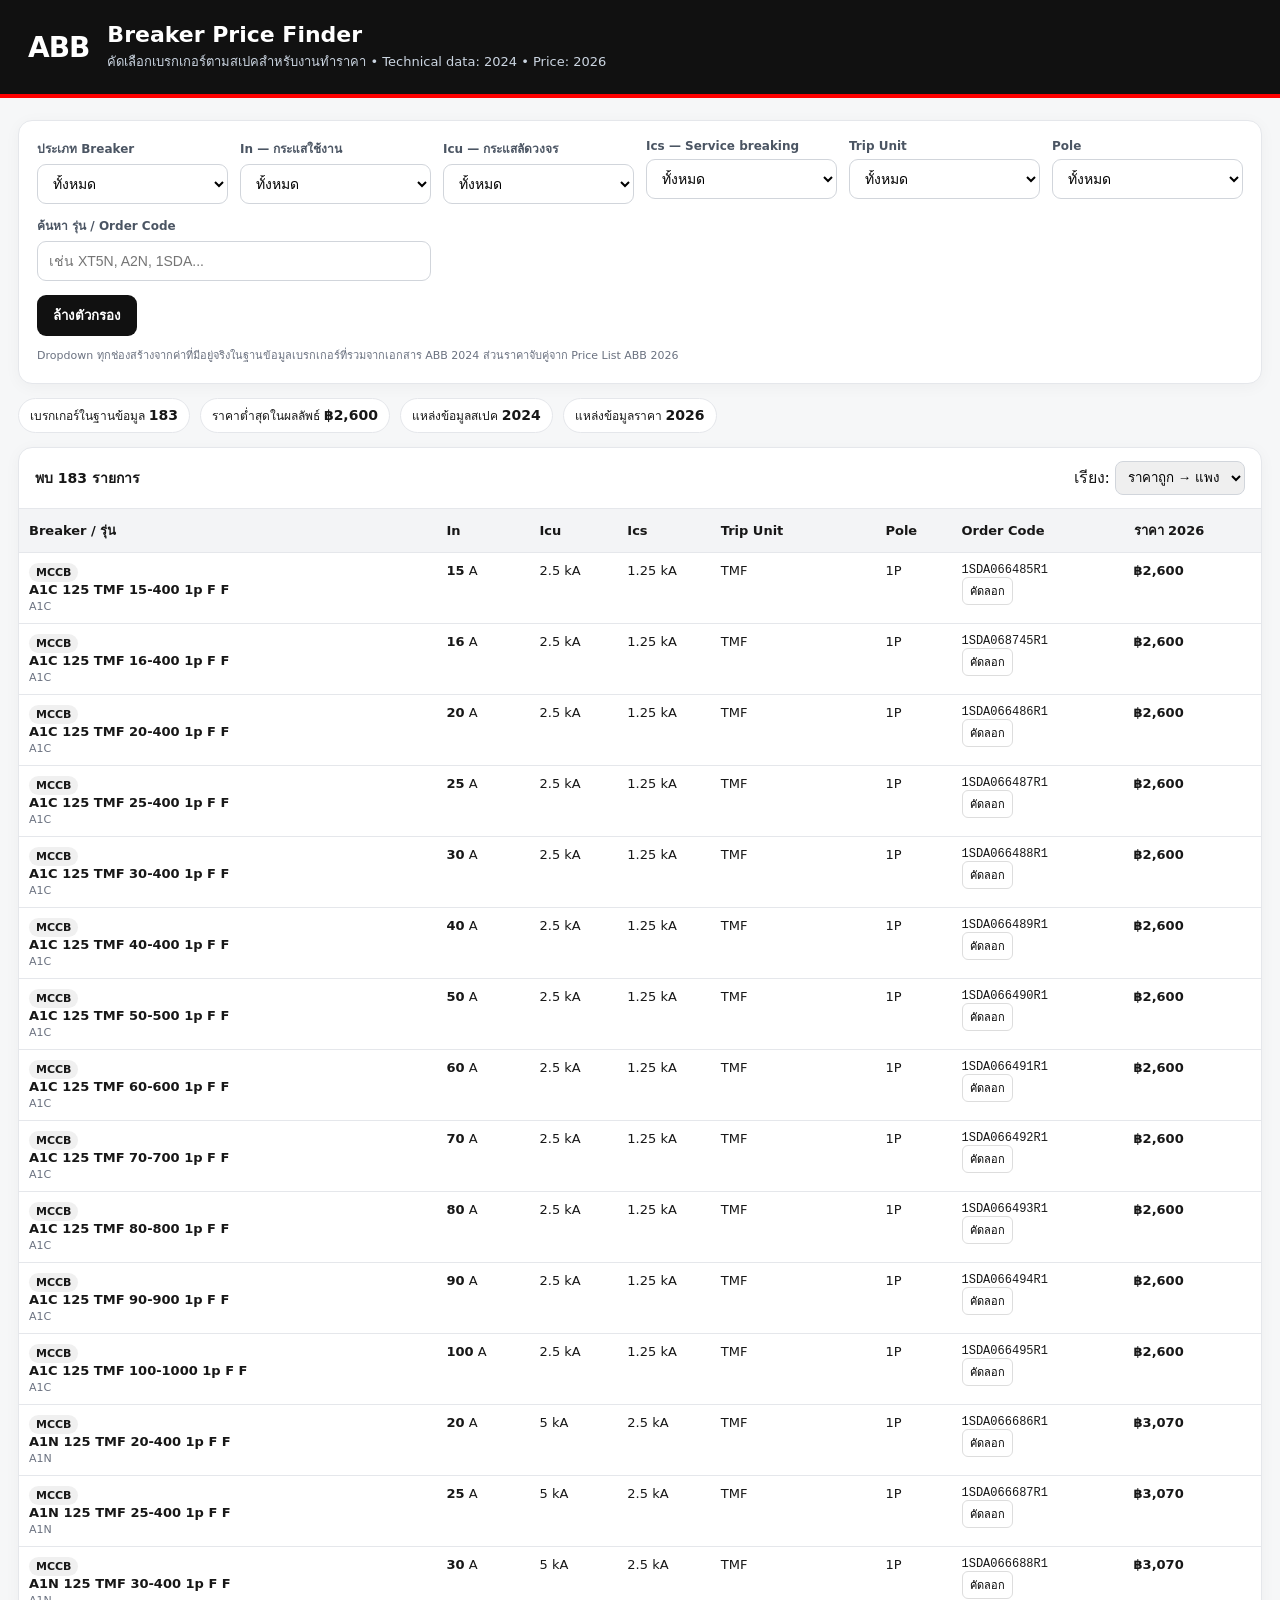
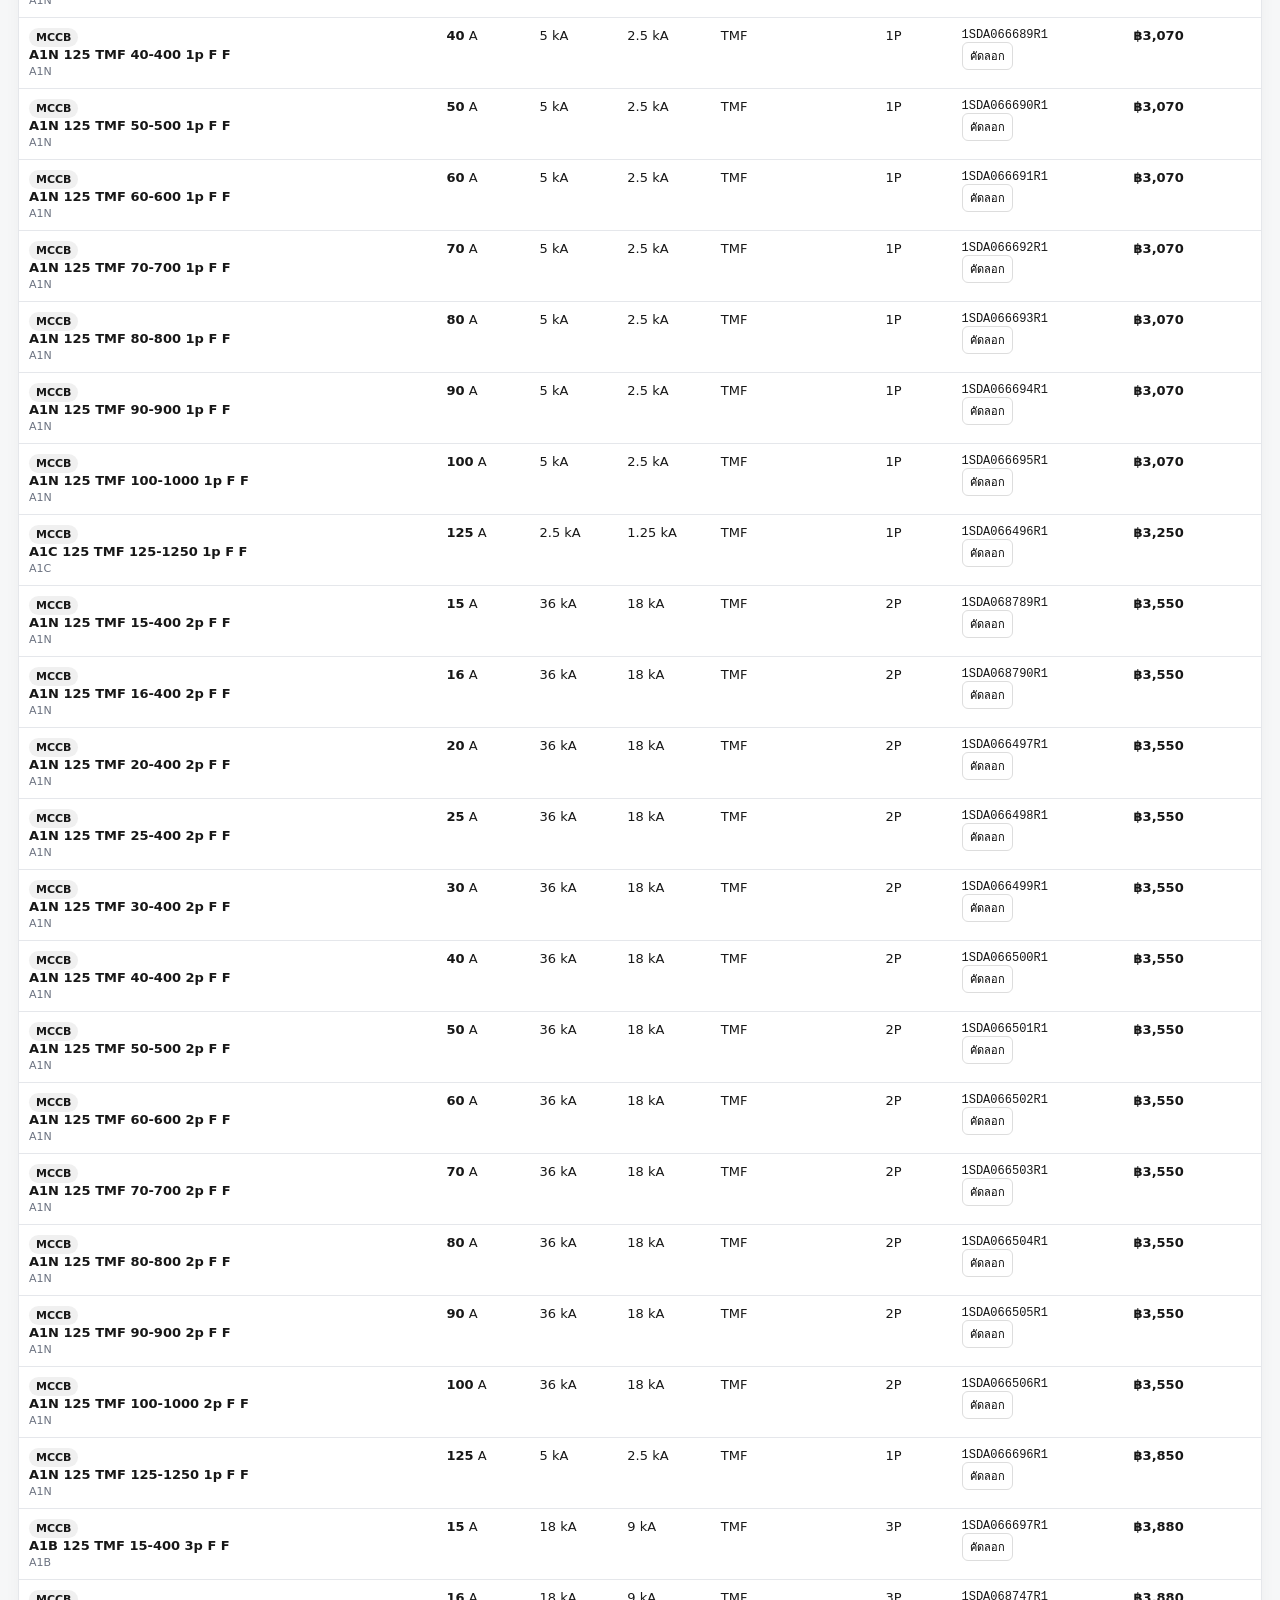
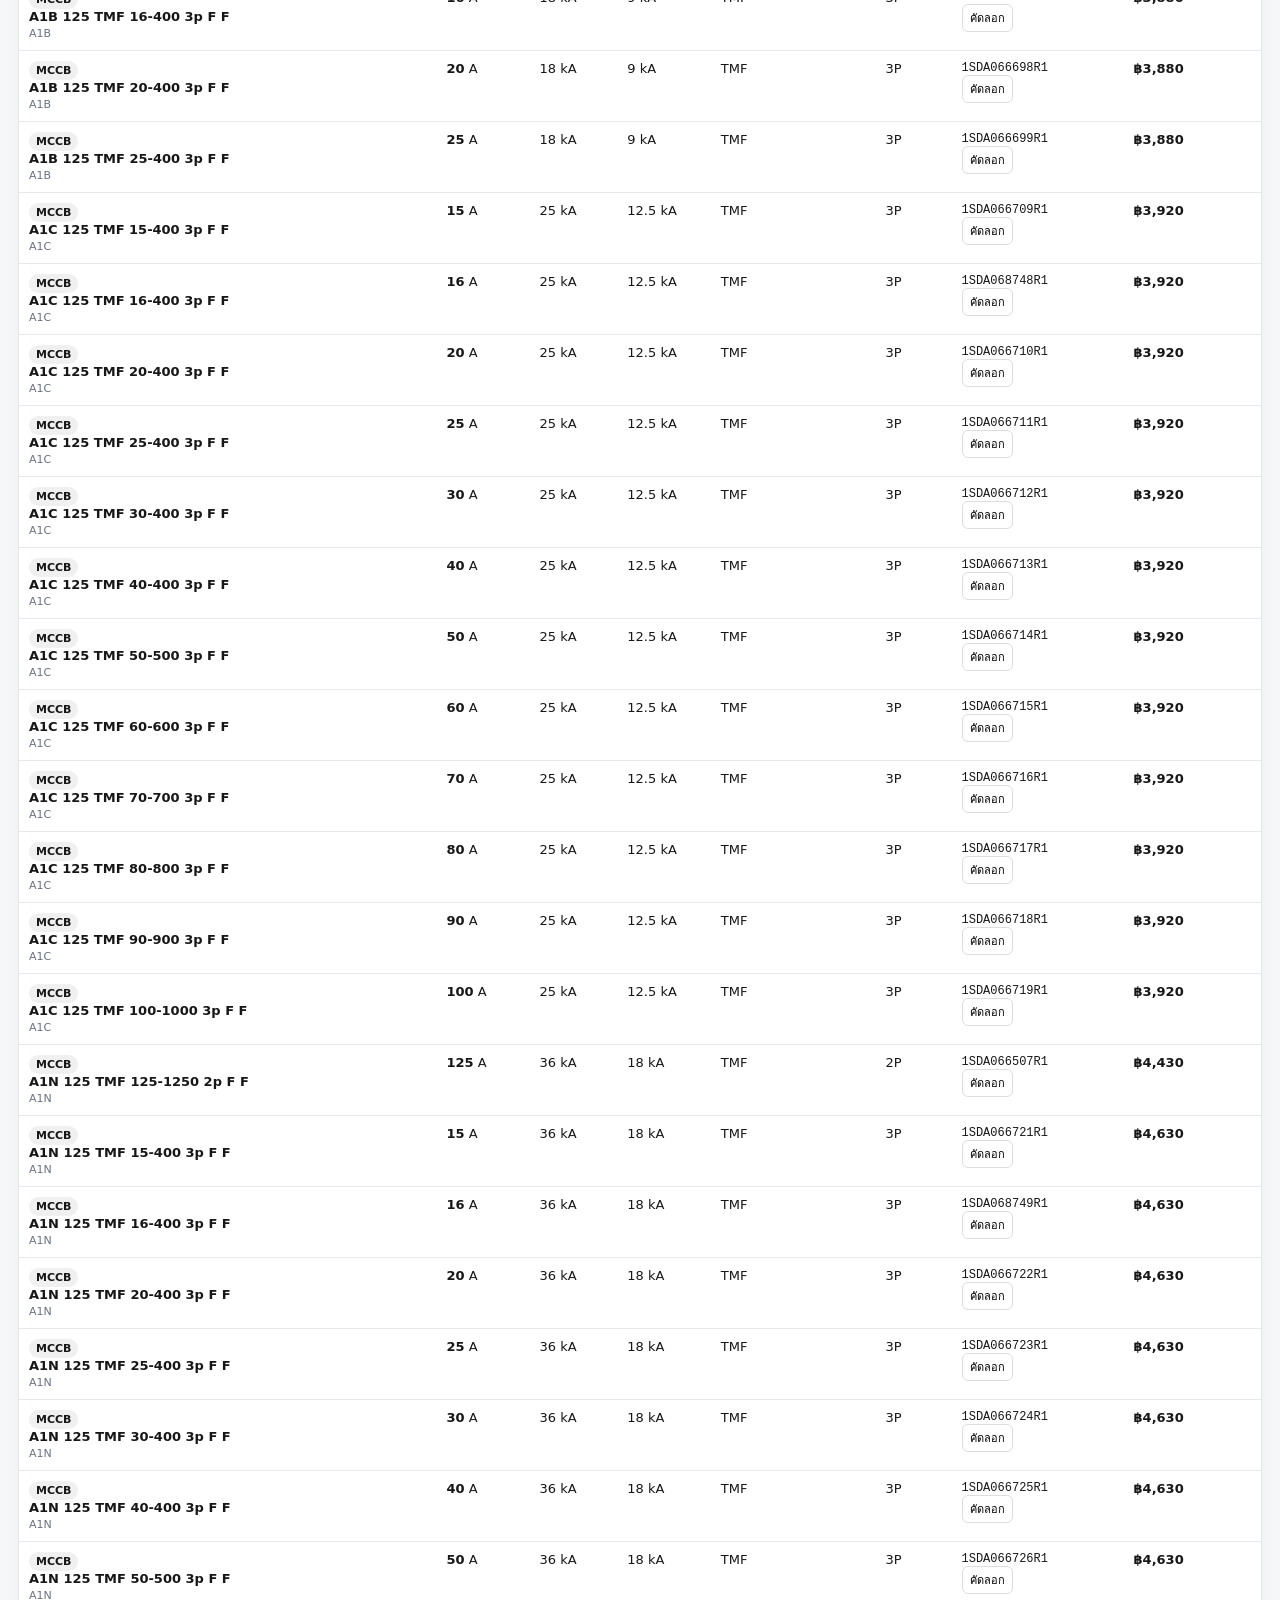
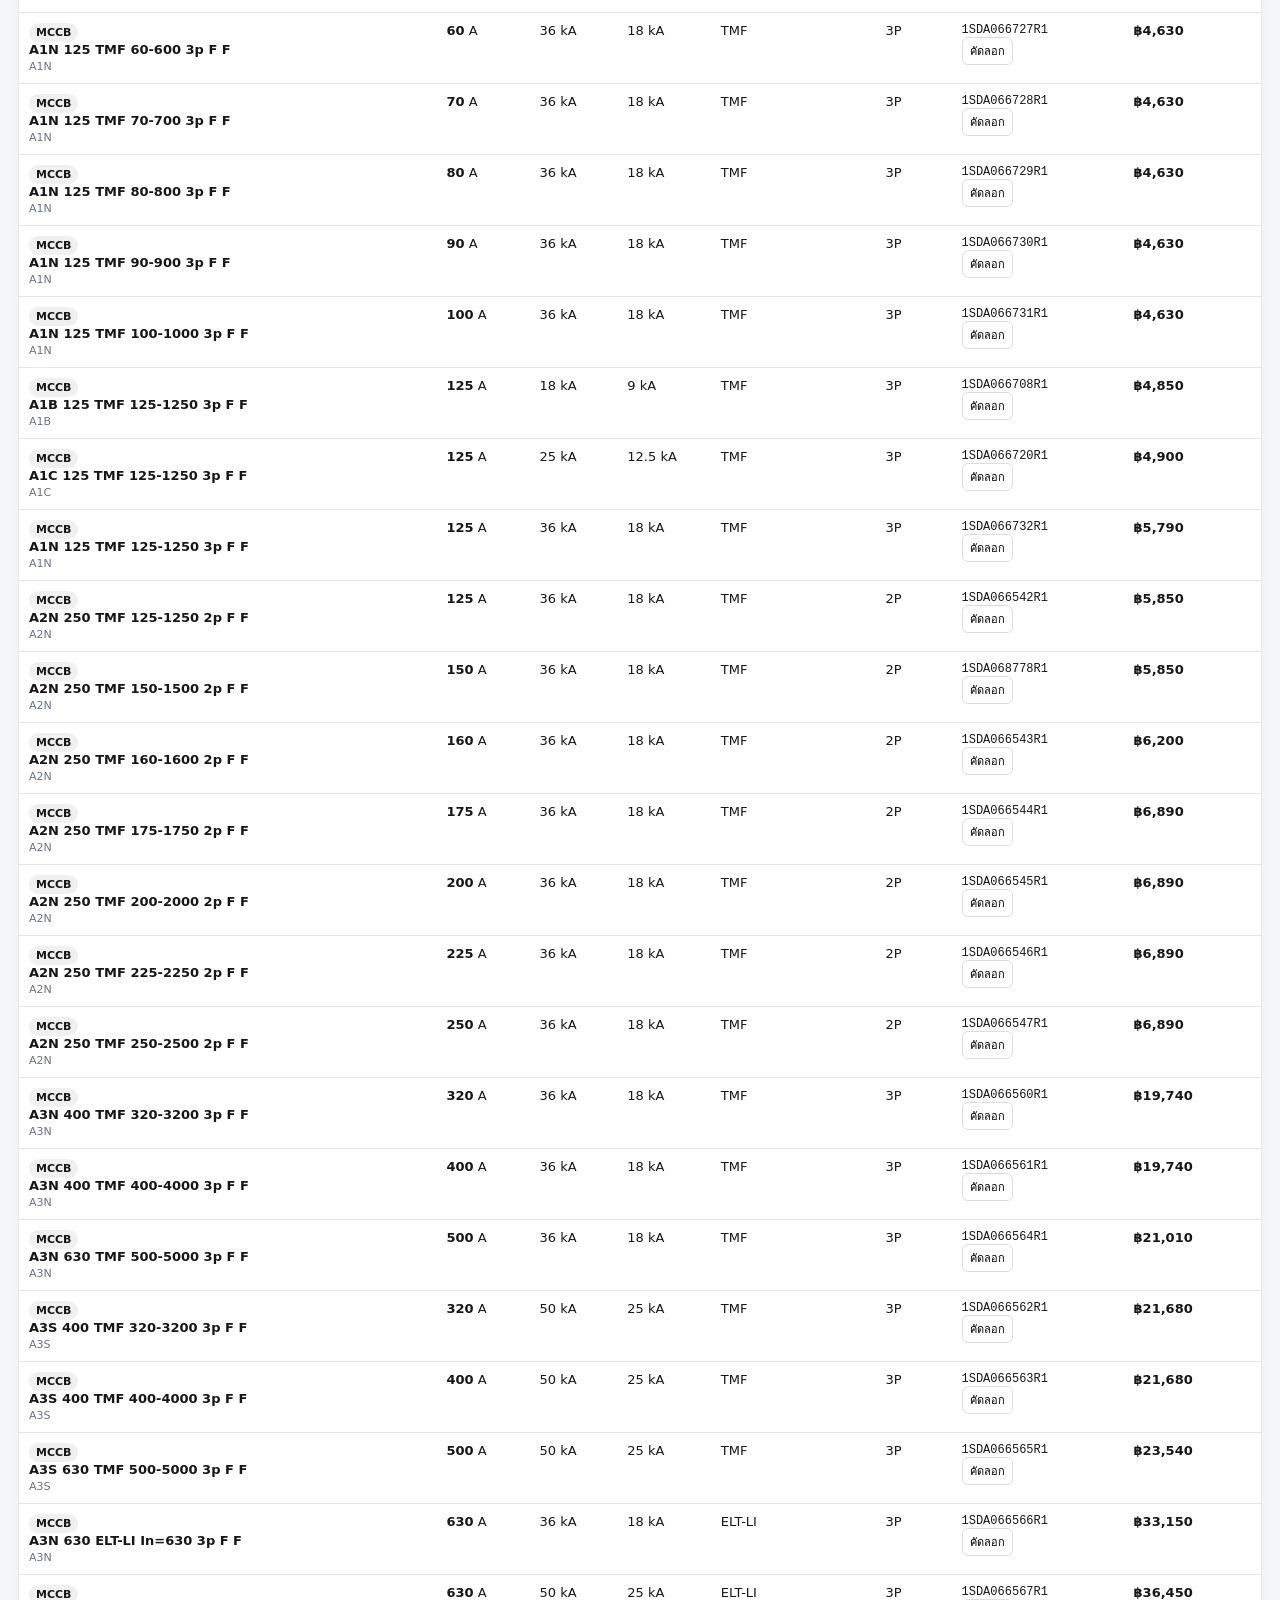
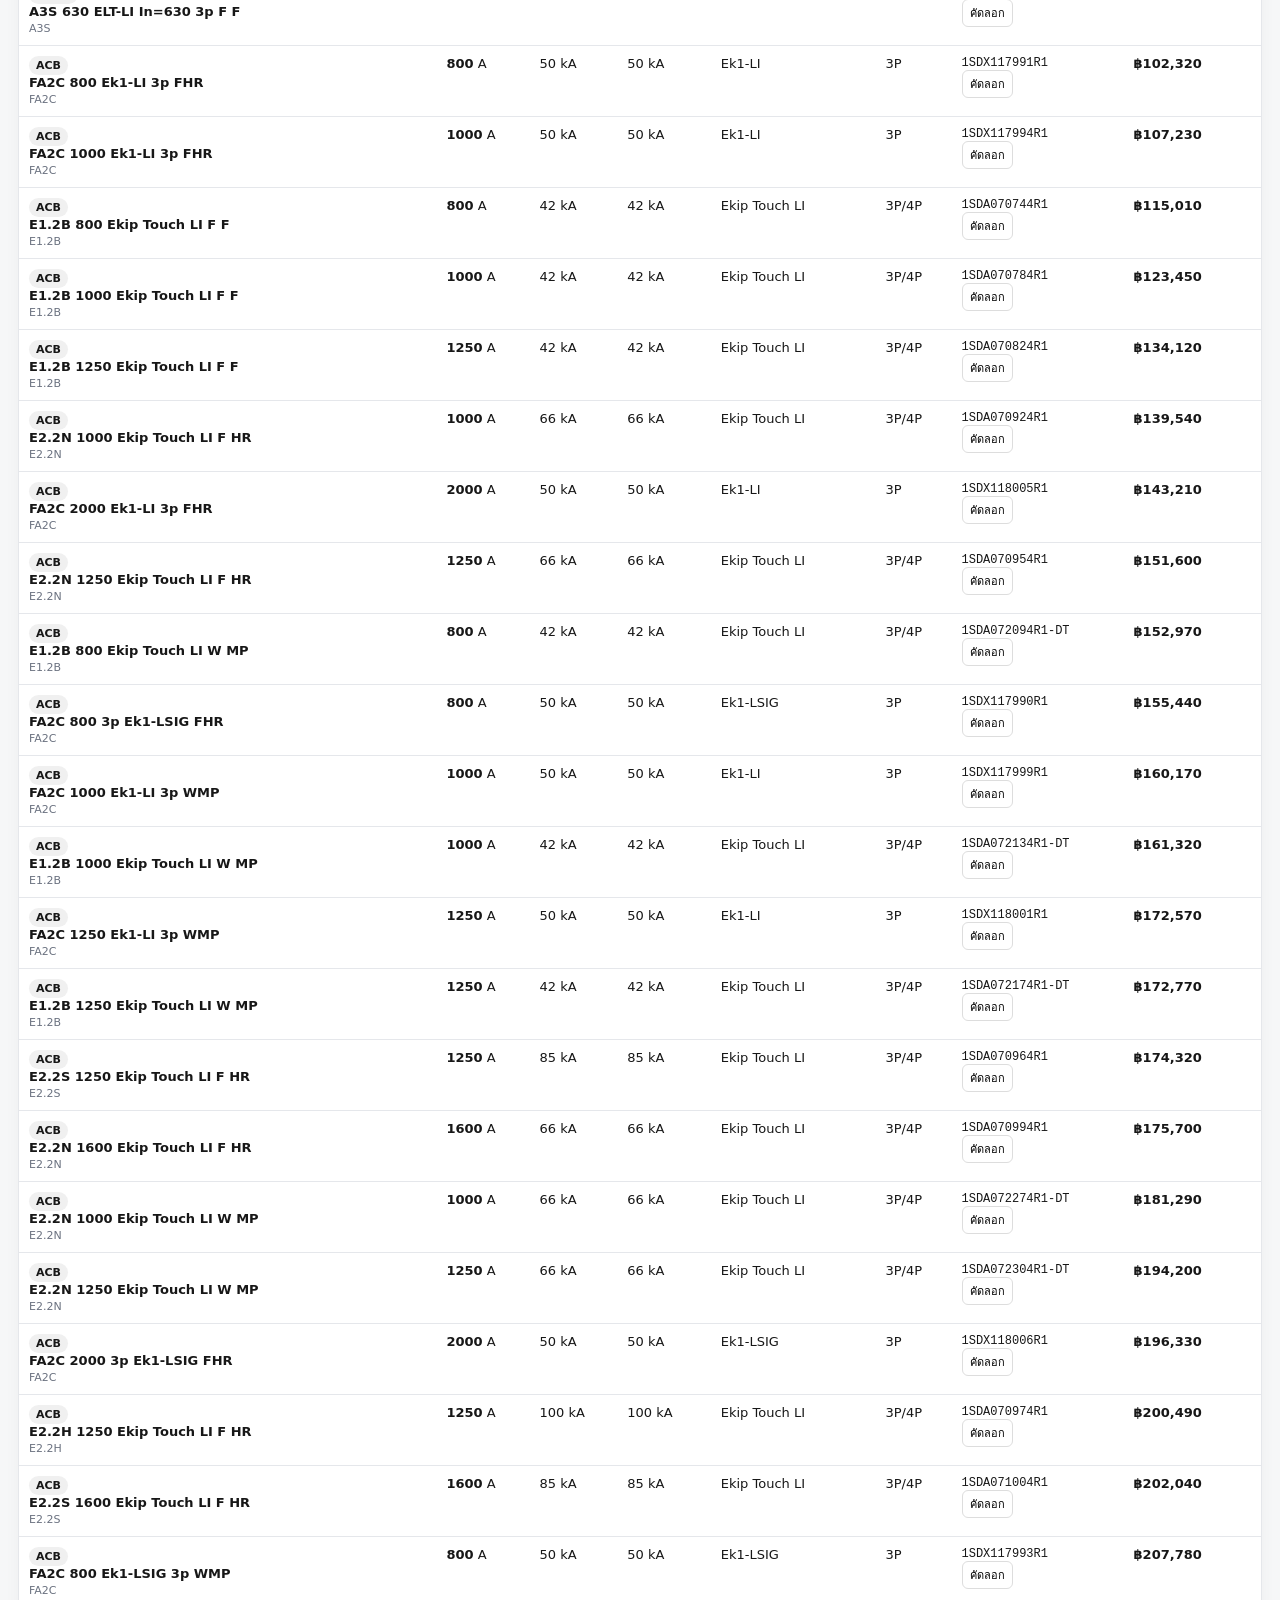
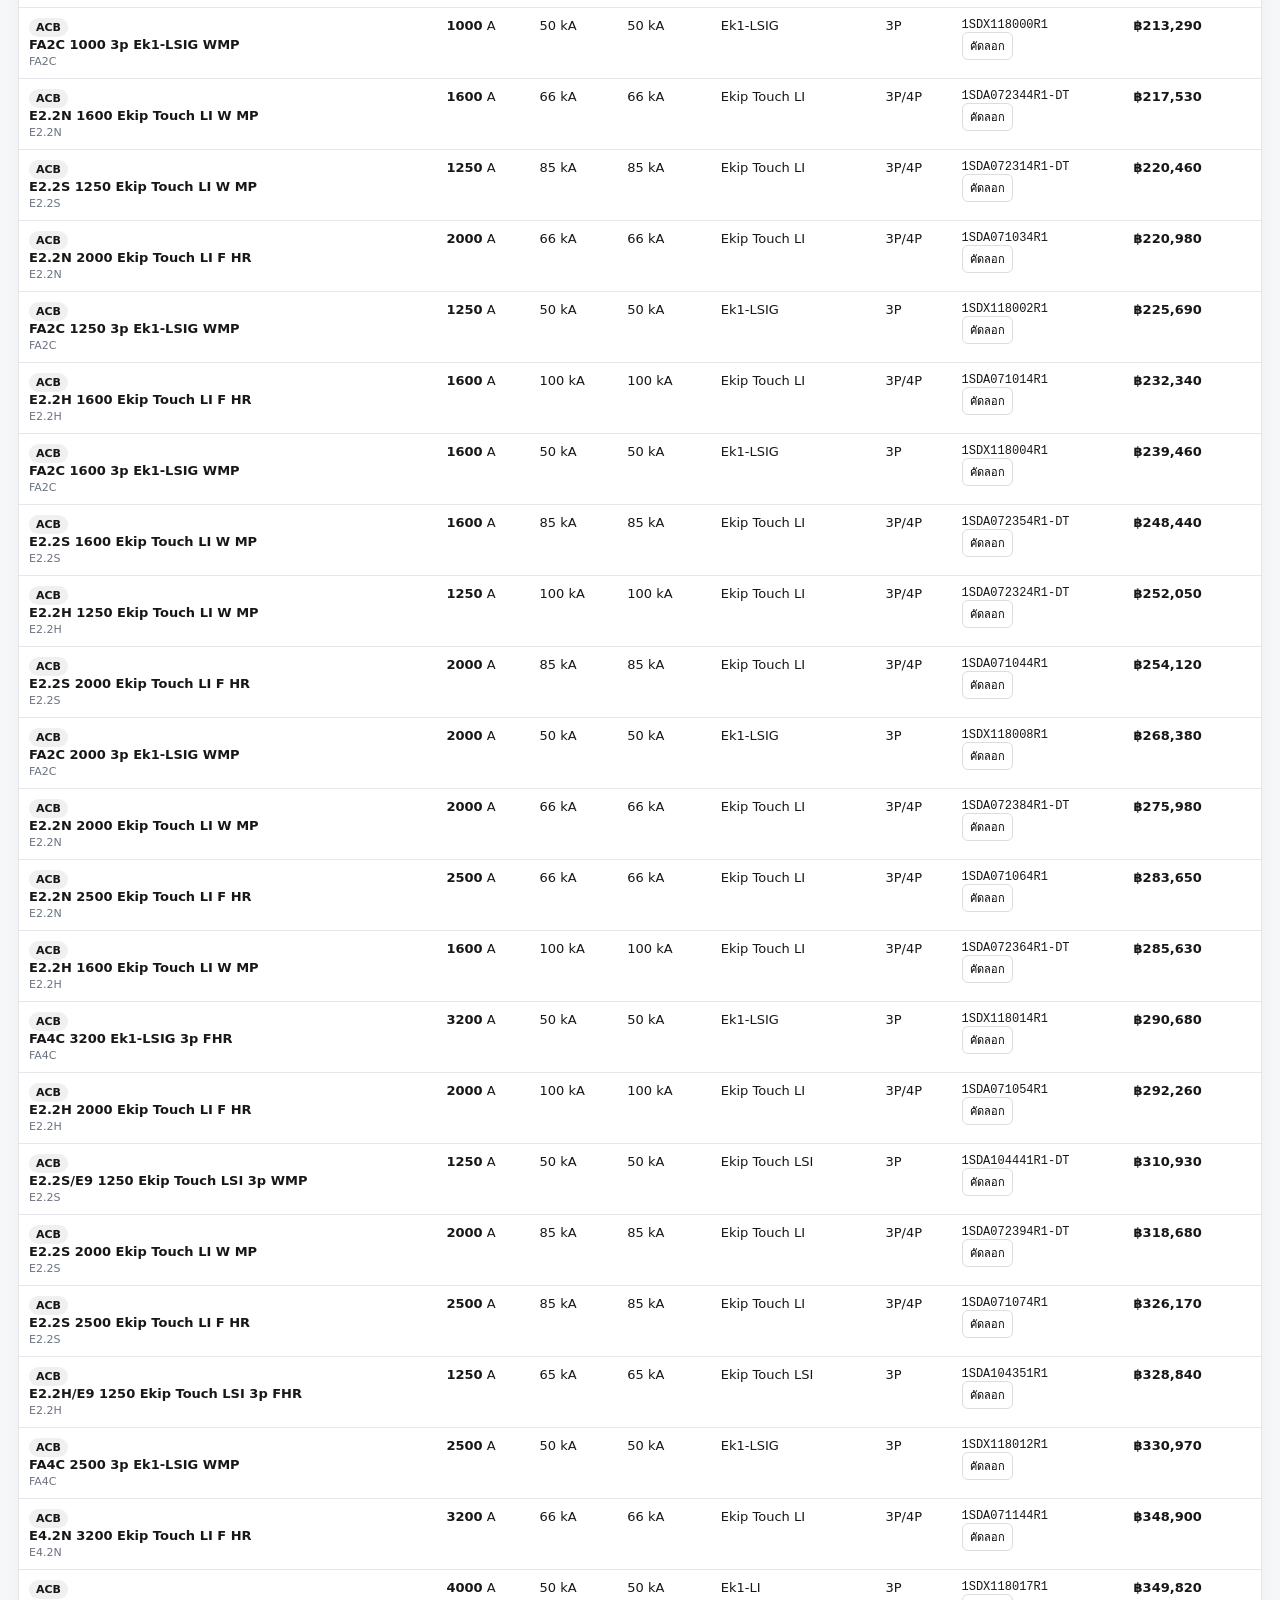
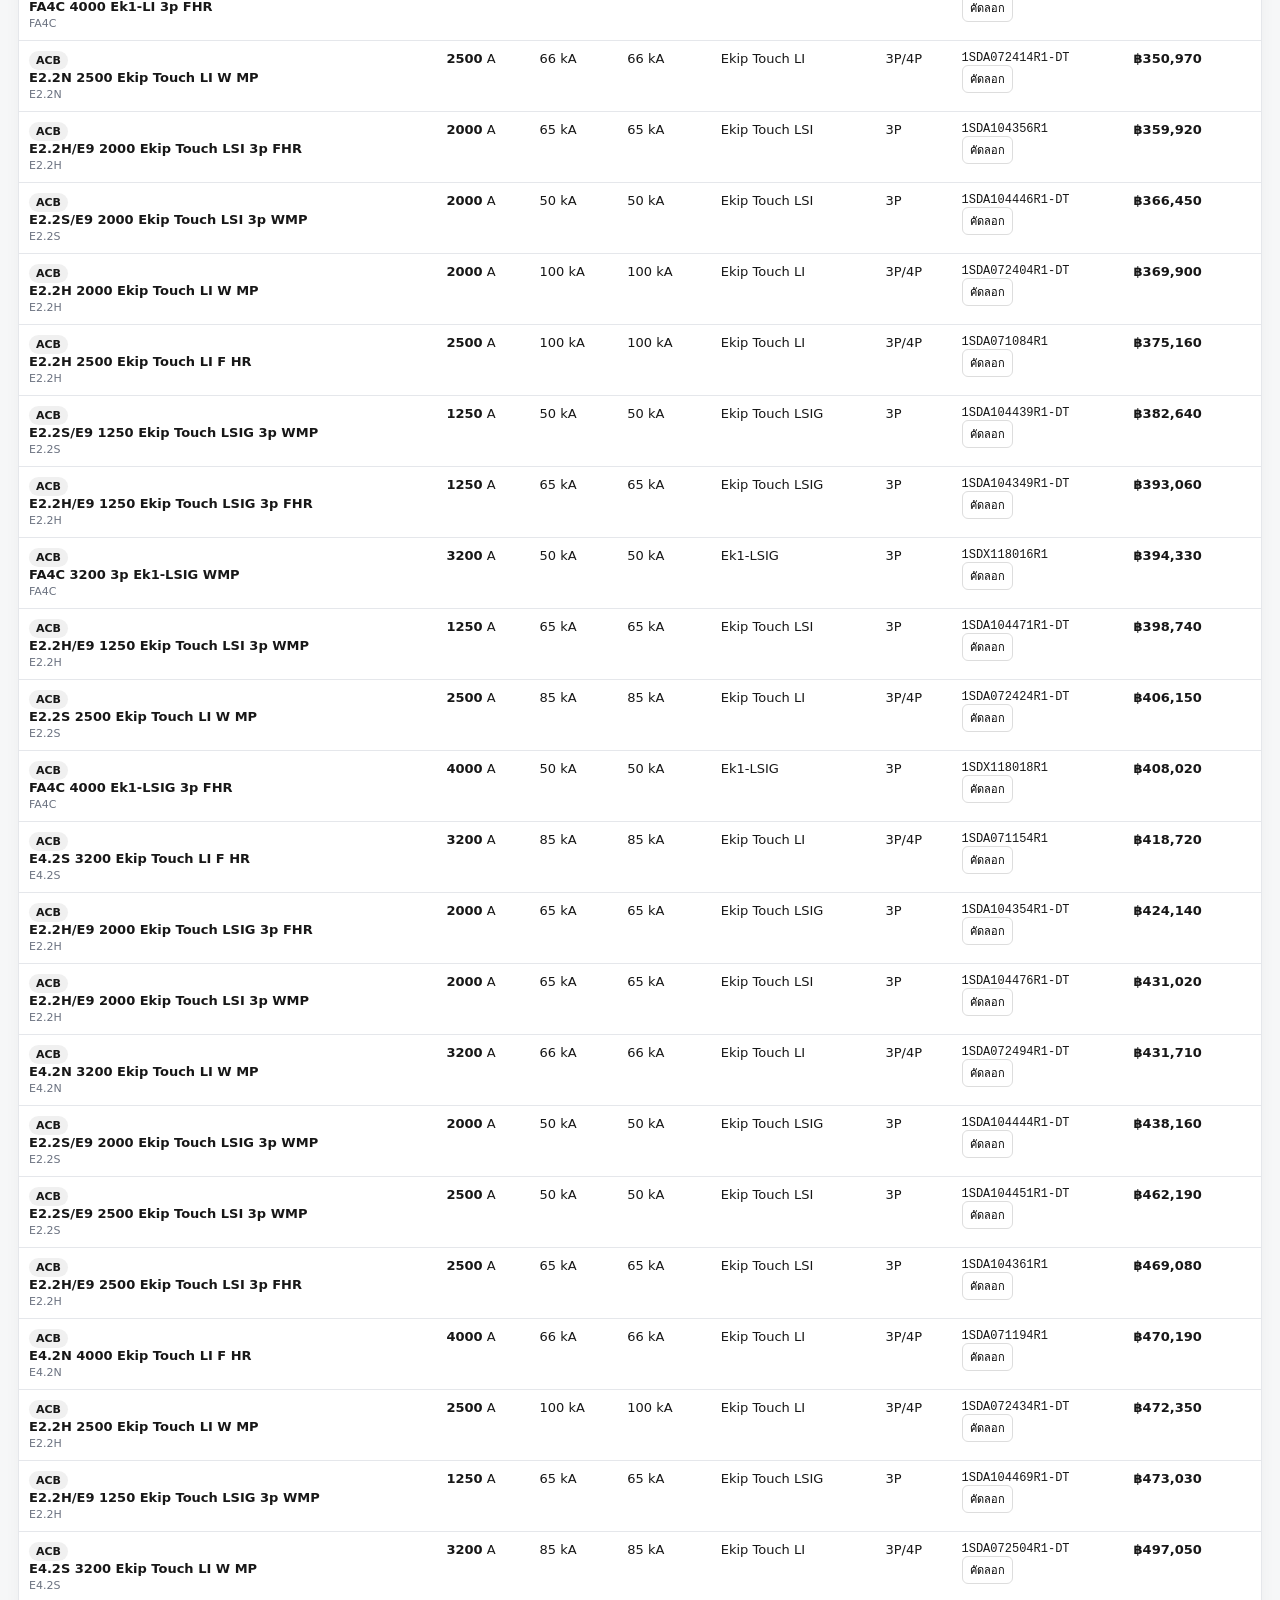
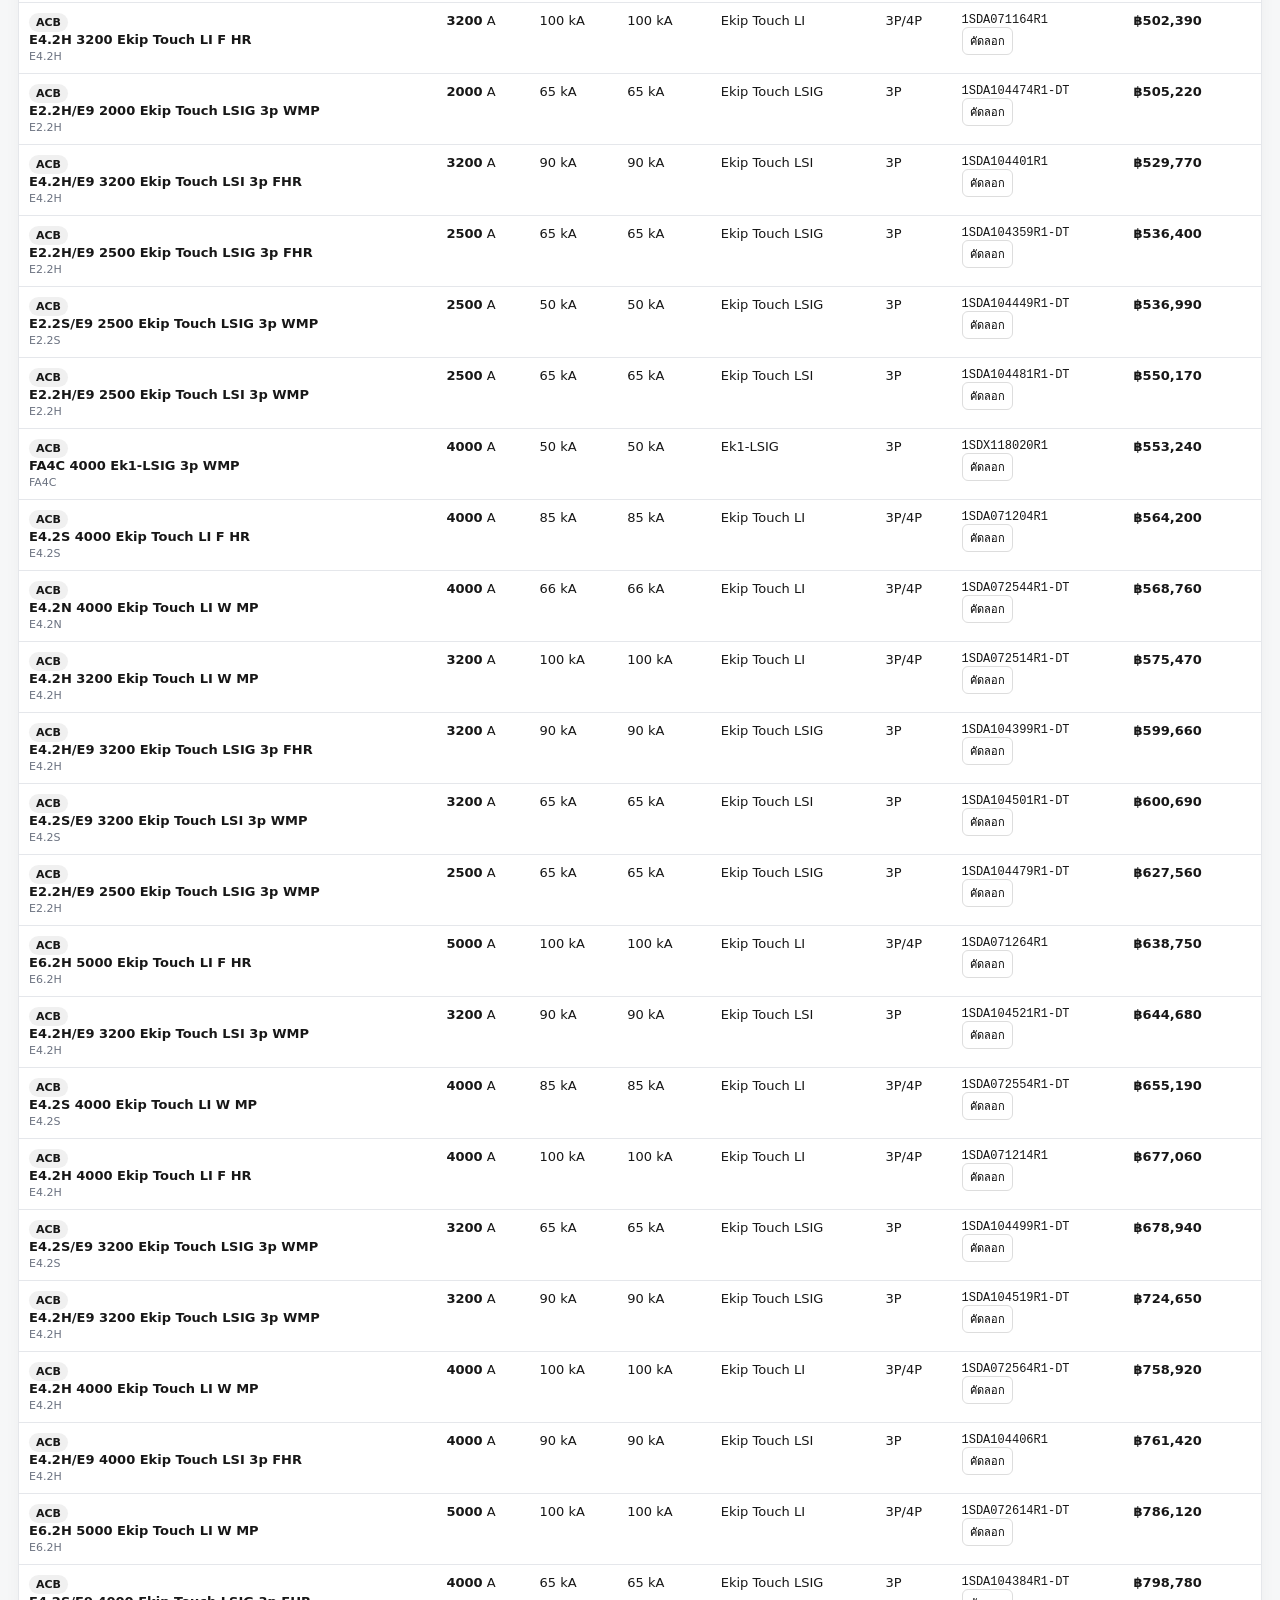
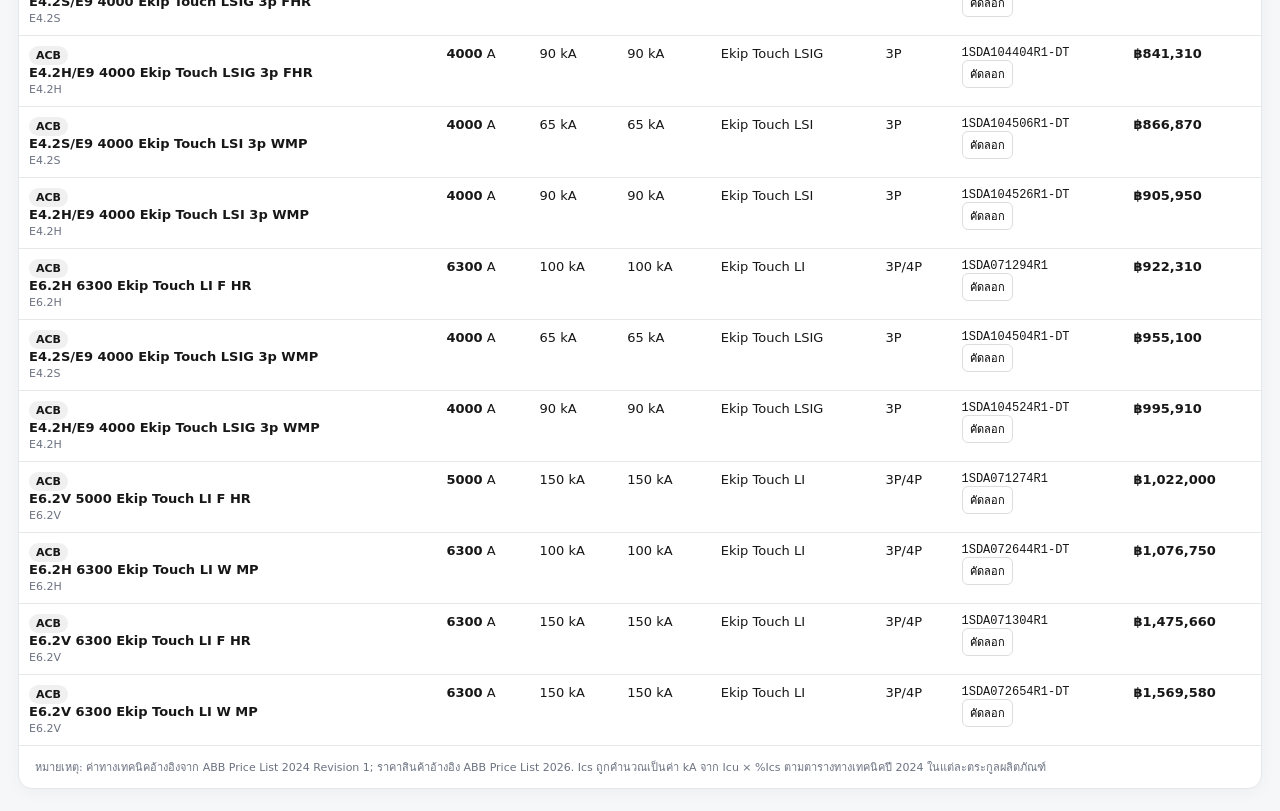
==== commit 01b2959f: "Add files via upload" ====
--- a/public/index.html
+++ b/public/index.html
@@ -1,68 +1,34 @@
-<!doctype html>
-<html lang="th">
-<head>
-<meta charset="utf-8">
-<meta name="viewport" content="width=device-width, initial-scale=1">
-<title>ABB Product Price List 2026</title>
-<style>
-:root{--abb:#ff0000;--ink:#171717;--muted:#6b7280;--line:#e5e7eb;--bg:#f5f6f8;--card:#fff}
-*{box-sizing:border-box}body{margin:0;background:var(--bg);font-family:Inter,system-ui,-apple-system,BlinkMacSystemFont,"Segoe UI",sans-serif;color:var(--ink)}
-header{background:#111;color:#fff;padding:24px 28px;position:sticky;top:0;z-index:10;box-shadow:0 2px 12px #0002}.head{max-width:1400px;margin:auto;display:flex;gap:18px;align-items:center}.logo{width:52px;height:52px;border-radius:12px;background:var(--abb);display:grid;place-items:center;font-weight:900;font-size:20px}.title h1{font-size:23px;margin:0}.title p{margin:4px 0 0;color:#c9c9c9;font-size:13px}
-main{max-width:1400px;margin:22px auto;padding:0 18px}.grid{display:grid;grid-template-columns:300px 1fr;gap:18px}.card{background:var(--card);border:1px solid var(--line);border-radius:14px;box-shadow:0 4px 18px #00000008}.filters{padding:18px;position:sticky;top:98px;height:max-content}.filters h2{font-size:16px;margin:0 0 14px}.field{margin:0 0 13px}.field label{display:block;font-size:12px;font-weight:700;color:#4b5563;margin-bottom:6px}.field input,.field select{width:100%;padding:10px 11px;border:1px solid #d5d9df;border-radius:9px;font-size:14px;background:#fff}.row2{display:grid;grid-template-columns:1fr 1fr;gap:8px}.btn{width:100%;border:0;border-radius:9px;padding:10px 12px;background:#111;color:#fff;font-weight:700;cursor:pointer}.btn.alt{background:#eee;color:#111}.stats{display:grid;grid-template-columns:repeat(3,1fr);gap:10px;margin-bottom:14px}.stat{padding:14px 16px}.stat .n{font-size:22px;font-weight:800}.stat .l{font-size:11px;color:var(--muted)}.results{padding:0;overflow:hidden}.toolbar{display:flex;justify-content:space-between;align-items:center;padding:15px 16px;border-bottom:1px solid var(--line);gap:12px}.toolbar strong{font-size:14px}.toolbar select{padding:8px;border:1px solid #d5d9df;border-radius:8px}.table-wrap{overflow:auto;max-height:calc(100vh - 260px)}table{width:100%;border-collapse:collapse;font-size:13px}th,td{padding:11px 12px;border-bottom:1px solid #eef0f3;text-align:left;vertical-align:top}th{position:sticky;top:0;background:#fafafa;z-index:2;font-size:11px;color:#6b7280;text-transform:uppercase}td.price{font-weight:800;white-space:nowrap;text-align:right}td.code{font-family:ui-monospace,SFMono-Regular,Menlo,monospace;font-size:12px;white-space:nowrap}.desc{font-weight:650}.sub{color:#777;font-size:11px;margin-top:3px}.link{color:#b00000;text-decoration:none;font-weight:700;white-space:nowrap}.copy{border:1px solid #ddd;background:#fff;border-radius:6px;padding:4px 7px;cursor:pointer;font-size:11px}.empty{padding:45px;text-align:center;color:#777}.note{margin-top:12px;color:#777;font-size:11px;line-height:1.5}
-@media(max-width:900px){.grid{grid-template-columns:1fr}.filters{position:static}.stats{grid-template-columns:1fr 1fr 1fr}.table-wrap{max-height:none}header{position:static}}
-</style>
-</head>
-<body>
-<header><div class="head"><div class="logo">ABB</div><div class="title"><h1>ABB Product Price List 2026</h1><p>Low Voltage Products Thailand • Search &amp; Filter Interface</p></div></div></header>
+<!doctype html><html lang="th"><head><meta charset="utf-8"><meta name="viewport" content="width=device-width,initial-scale=1"><title>ABB Breaker Price Finder</title><style>
+:root{--abb:#ff0000;--ink:#171717;--muted:#6b7280;--line:#e5e7eb;--bg:#f6f7f8;--card:#fff}
+*{box-sizing:border-box}body{margin:0;font-family:Inter,system-ui,-apple-system,"Segoe UI",Arial,sans-serif;background:var(--bg);color:var(--ink)}
+header{background:#111;color:#fff;padding:22px 28px;border-bottom:4px solid var(--abb)}header .wrap{max-width:1400px;margin:auto;display:flex;align-items:center;gap:18px}.logo{font-weight:900;font-size:28px;letter-spacing:-1px;color:#fff}.title h1{font-size:22px;margin:0}.title p{margin:4px 0 0;color:#cbd5e1;font-size:13px}
+main{max-width:1400px;margin:22px auto;padding:0 18px}.card{background:var(--card);border:1px solid var(--line);border-radius:14px;box-shadow:0 3px 16px rgba(0,0,0,.04)}
+.filters{padding:18px}.grid{display:grid;grid-template-columns:repeat(6,minmax(140px,1fr));gap:12px}.field label{display:block;font-size:12px;font-weight:700;color:#4b5563;margin-bottom:6px}.field select,.field input{width:100%;height:40px;border:1px solid #d1d5db;border-radius:9px;padding:0 11px;background:#fff;font-size:14px}.search{grid-column:span 2}.actions{display:flex;gap:9px;margin-top:14px}.btn{border:0;border-radius:9px;padding:10px 16px;font-weight:700;cursor:pointer}.primary{background:#111;color:#fff}.ghost{background:#f1f3f5;color:#111}
+.meta{display:flex;gap:10px;flex-wrap:wrap;margin:14px 0}.pill{background:#fff;border:1px solid var(--line);border-radius:999px;padding:7px 11px;font-size:12px}.pill b{font-size:14px}.results{overflow:hidden}.bar{padding:13px 16px;border-bottom:1px solid var(--line);display:flex;justify-content:space-between;align-items:center;gap:12px;flex-wrap:wrap}.bar strong{font-size:14px}.sort select{height:34px;border:1px solid #d1d5db;border-radius:8px;padding:0 8px}
+table{width:100%;border-collapse:collapse;font-size:13px}th{background:#f3f4f6;text-align:left;padding:11px 10px;position:sticky;top:0;z-index:1}td{padding:10px;border-top:1px solid var(--line);vertical-align:top}tbody tr:hover{background:#fafafa}.code{font-family:ui-monospace,SFMono-Regular,Menlo,monospace;font-size:12px}.price{font-weight:800;white-space:nowrap}.tag{display:inline-block;padding:3px 7px;border-radius:999px;background:#f0f0f0;font-size:11px;font-weight:700}.desc{font-weight:650}.sub{font-size:11px;color:var(--muted);margin-top:3px}.copy{border:1px solid #ddd;background:#fff;border-radius:6px;padding:4px 7px;cursor:pointer;font-size:11px}.empty{padding:40px;text-align:center;color:var(--muted)}
+.note{margin:12px 0 0;color:#6b7280;font-size:11px;line-height:1.5}.source{font-size:11px;color:#6b7280;padding:12px 16px;border-top:1px solid var(--line)}
+@media(max-width:1050px){.grid{grid-template-columns:repeat(3,1fr)}.search{grid-column:span 3}}@media(max-width:650px){header{padding:18px}.grid{grid-template-columns:1fr}.search{grid-column:span 1}main{padding:0 10px}.results{overflow:auto}table{min-width:1000px}}
+</style></head><body>
+<header><div class="wrap"><div class="logo">ABB</div><div class="title"><h1>Breaker Price Finder</h1><p>คัดเลือกเบรกเกอร์ตามสเปคสำหรับงานทำราคา • Technical data: 2024 • Price: 2026</p></div></div></header>
 <main>
-<div class="grid">
-<aside class="card filters">
-<h2>ค้นหาสินค้า</h2>
-<div class="field"><label>ค้นหา รุ่น / รหัสสินค้า / คำอธิบาย</label><input id="q" placeholder="เช่น XT5, Emax, 1SDA..., AF09"></div>
-<div class="field"><label>หมวดหลัก</label><select id="section"><option value="">ทั้งหมด</option></select></div>
-<div class="field"><label>กลุ่ม</label><select id="family"><option value="">ทั้งหมด</option></select></div>
-<div class="field"><label>ช่วงราคา (บาท)</label><div class="row2"><input id="min" type="number" min="0" placeholder="ต่ำสุด"><input id="max" type="number" min="0" placeholder="สูงสุด"></div></div>
-<div class="field"><label>หน้า PDF</label><input id="page" type="number" min="1" placeholder="เช่น 12"></div>
-<button class="btn" id="apply">ค้นหา</button><div style="height:8px"></div><button class="btn alt" id="clear">ล้างตัวกรอง</button>
-<div class="note">ข้อมูลมาจาก Price List 2026 ที่แนบไว้ในโฟลเดอร์ data/ และแต่ละรายการมีลิงก์กลับไปยังหน้า PDF ต้นฉบับ</div>
-</aside>
-<section>
-<div class="stats"><div class="card stat"><div class="n" id="count">-</div><div class="l">รายการที่พบ</div></div><div class="card stat"><div class="n" id="all">-</div><div class="l">รายการในฐานข้อมูล</div></div><div class="card stat"><div class="n" id="lowest">-</div><div class="l">ราคาต่ำสุดของผลลัพธ์</div></div></div>
-<div class="card results"><div class="toolbar"><strong id="summary">กำลังโหลด...</strong><select id="sort"><option value="relevance">เรียงตามความเกี่ยวข้อง</option><option value="priceAsc">ราคาน้อย → มาก</option><option value="priceDesc">ราคามาก → น้อย</option><option value="code">รหัสสินค้า A → Z</option><option value="page">หน้า PDF</option></select></div>
-<div class="table-wrap"><table><thead><tr><th>หมวด</th><th>รุ่น / รายละเอียด</th><th>รหัสสินค้า</th><th style="text-align:right">ราคา</th><th>PDF</th></tr></thead><tbody id="tbody"></tbody></table><div class="empty" id="empty" style="display:none">ไม่พบสินค้าตามตัวกรอง</div></div></div>
-</section></div>
+<section class="card filters"><div class="grid">
+<div class="field"><label>ประเภท Breaker</label><select id="type"><option value="">ทั้งหมด</option></select></div>
+<div class="field"><label>In — กระแสใช้งาน</label><select id="in"><option value="">ทั้งหมด</option></select></div>
+<div class="field"><label>Icu — กระแสลัดวงจร</label><select id="icu"><option value="">ทั้งหมด</option></select></div>
+<div class="field"><label>Ics — Service breaking</label><select id="ics"><option value="">ทั้งหมด</option></select></div>
+<div class="field"><label>Trip Unit</label><select id="trip"><option value="">ทั้งหมด</option></select></div>
+<div class="field"><label>Pole</label><select id="pole"><option value="">ทั้งหมด</option></select></div>
+<div class="field search"><label>ค้นหา รุ่น / Order Code</label><input id="q" placeholder="เช่น XT5N, A2N, 1SDA..." /></div>
+</div><div class="actions"><button class="btn primary" id="reset">ล้างตัวกรอง</button></div>
+<div class="note">Dropdown ทุกช่องสร้างจากค่าที่มีอยู่จริงในฐานข้อมูลเบรกเกอร์ที่รวมจากเอกสาร ABB 2024 ส่วนราคาจับคู่จาก Price List ABB 2026</div></section>
+<div class="meta"><div class="pill">เบรกเกอร์ในฐานข้อมูล <b id="count">0</b></div><div class="pill">ราคาต่ำสุดในผลลัพธ์ <b id="minprice">-</b></div><div class="pill">แหล่งข้อมูลสเปค <b>2024</b></div><div class="pill">แหล่งข้อมูลราคา <b>2026</b></div></div>
+<section class="card results"><div class="bar"><strong id="summary">ผลลัพธ์</strong><div class="sort"><label>เรียง: </label><select id="sort"><option value="price">ราคาถูก → แพง</option><option value="in">In น้อย → มาก</option><option value="icu">Icu น้อย → มาก</option><option value="code">Order Code</option></select></div></div><div id="table"></div><div class="source">หมายเหตุ: ค่าทางเทคนิคอ้างอิงจาก ABB Price List 2024 Revision 1; ราคาสินค้าอ้างอิง ABB Price List 2026. Ics ถูกคำนวณเป็นค่า kA จาก Icu × %Ics ตามตารางทางเทคนิคปี 2024 ในแต่ละตระกูลผลิตภัณฑ์</div></section>
 </main>
-<script>
-let DATA=[]; let filtered=[];
-const $=id=>document.getElementById(id);
-const money=n=>new Intl.NumberFormat('th-TH').format(n)+' บาท';
-function esc(s){return String(s??'').replace(/[&<>"']/g,c=>({'&':'&amp;','<':'&lt;','>':'&gt;','"':'&quot;',"'":'&#39;'}[c]));}
-function setup(){
- const sections=[...new Set(DATA.map(x=>x.section))].sort(); const families=[...new Set(DATA.map(x=>x.family))].sort();
- sections.forEach(x=>{const o=document.createElement('option');o.value=x;o.textContent=x;$('section').appendChild(o)});
- families.forEach(x=>{const o=document.createElement('option');o.value=x;o.textContent=x;$('family').appendChild(o)});
- $('all').textContent=DATA.length.toLocaleString('th-TH'); apply();
-}
-function apply(){
- const q=$('q').value.trim().toLowerCase(), sec=$('section').value, fam=$('family').value;
- const min=Number($('min').value)||0, max=Number($('max').value)||Infinity, pg=Number($('page').value)||0;
- filtered=DATA.map((x,i)=>({...x,_i:i,_score:q?score(x,q):0})).filter(x=>{
-   const hay=(x.orderCode+' '+x.modelOrDescription+' '+x.section+' '+x.family).toLowerCase();
-   return (!q||hay.includes(q))&&(!sec||x.section===sec)&&(!fam||x.family===fam)&&x.priceTHB>=min&&x.priceTHB<=max&&(!pg||x.page===pg);
- });
- sortRows(); render();
-}
-function score(x,q){let s=0; if(x.orderCode.toLowerCase()===q)s+=100; if(x.orderCode.toLowerCase().startsWith(q))s+=50; if(x.modelOrDescription.toLowerCase().includes(q))s+=20; if(x.section.toLowerCase().includes(q))s+=5; return s;}
-function sortRows(){const s=$('sort').value; filtered.sort((a,b)=>s==='priceAsc'?a.priceTHB-b.priceTHB:s==='priceDesc'?b.priceTHB-a.priceTHB:s==='code'?a.orderCode.localeCompare(b.orderCode):s==='page'?a.page-b.page:b._score-a._score||a.page-b.page||a.orderCode.localeCompare(b.orderCode));}
-function render(){
- $('count').textContent=filtered.length.toLocaleString('th-TH'); $('summary').textContent=`พบ ${filtered.length.toLocaleString('th-TH')} รายการ`;
- $('lowest').textContent=filtered.length?money(Math.min(...filtered.map(x=>x.priceTHB))).replace(' บาท',''):'-';
- const tb=$('tbody'); tb.innerHTML=''; const frag=document.createDocumentFragment();
- filtered.forEach(x=>{const tr=document.createElement('tr'); tr.innerHTML=`<td><div>${esc(x.section)}</div><div class="sub">${esc(x.family)}</div></td><td><div class="desc">${esc(x.modelOrDescription)}</div></td><td class="code">${esc(x.orderCode)} <button class="copy" data-code="${esc(x.orderCode)}">คัดลอก</button></td><td class="price">${money(x.priceTHB)}</td><td><a class="link" href="/source.pdf#page=${x.page}" target="_blank">หน้า ${x.page}</a></td>`; frag.appendChild(tr)}); tb.appendChild(frag); $('empty').style.display=filtered.length?'none':'block';
- document.querySelectorAll('.copy').forEach(b=>b.onclick=()=>navigator.clipboard?.writeText(b.dataset.code).then(()=>{const old=b.textContent;b.textContent='แล้ว';setTimeout(()=>b.textContent=old,800)}));
-}
-$('apply').onclick=apply; $('clear').onclick=()=>{['q','min','max','page'].forEach(id=>$(id).value='');$('section').value='';$('family').value='';$('sort').value='relevance';apply()}; $('sort').onchange=()=>{sortRows();render()}; $('q').onkeydown=e=>{if(e.key==='Enter')apply()};
-fetch('/data/products.json').then(r=>r.json()).then(d=>{DATA=d;setup()}).catch(e=>{$('summary').textContent='โหลดข้อมูลไม่สำเร็จ';console.error(e)});
-</script>
-</body>
-</html>
+<script>const DATA=[{"orderCode":"1SDA070744R1","description":"E1.2B 800 Ekip Touch LI F F","priceTHB":115010,"pdfPage":15,"breakerType":"ACB","family":"E1.2B","In":800,"Icu":42,"Ics":42,"tripUnit":"Ekip Touch LI","pole":"3P/4P","technicalSource":"ABB 2024","priceSource":"ABB 2026"},{"orderCode":"1SDA072094R1-DT","description":"E1.2B 800 Ekip Touch LI W MP","priceTHB":152970,"pdfPage":16,"breakerType":"ACB","family":"E1.2B","In":800,"Icu":42,"Ics":42,"tripUnit":"Ekip Touch LI","pole":"3P/4P","technicalSource":"ABB 2024","priceSource":"ABB 2026"},{"orderCode":"1SDX117991R1","description":"FA2C 800 Ek1-LI 3p FHR","priceTHB":102320,"pdfPage":14,"breakerType":"ACB","family":"FA2C","In":800,"Icu":50,"Ics":50,"tripUnit":"Ek1-LI","pole":"3P","technicalSource":"ABB 2024","priceSource":"ABB 2026"},{"orderCode":"1SDX117990R1","description":"FA2C 800 3p Ek1-LSIG FHR","priceTHB":155440,"pdfPage":14,"breakerType":"ACB","family":"FA2C","In":800,"Icu":50,"Ics":50,"tripUnit":"Ek1-LSIG","pole":"3P","technicalSource":"ABB 2024","priceSource":"ABB 2026"},{"orderCode":"1SDX117993R1","description":"FA2C 800 Ek1-LSIG 3p WMP","priceTHB":207780,"pdfPage":14,"breakerType":"ACB","family":"FA2C","In":800,"Icu":50,"Ics":50,"tripUnit":"Ek1-LSIG","pole":"3P","technicalSource":"ABB 2024","priceSource":"ABB 2026"},{"orderCode":"1SDA070784R1","description":"E1.2B 1000 Ekip Touch LI F F","priceTHB":123450,"pdfPage":15,"breakerType":"ACB","family":"E1.2B","In":1000,"Icu":42,"Ics":42,"tripUnit":"Ekip Touch LI","pole":"3P/4P","technicalSource":"ABB 2024","priceSource":"ABB 2026"},{"orderCode":"1SDA072134R1-DT","description":"E1.2B 1000 Ekip Touch LI W MP","priceTHB":161320,"pdfPage":16,"breakerType":"ACB","family":"E1.2B","In":1000,"Icu":42,"Ics":42,"tripUnit":"Ekip Touch LI","pole":"3P/4P","technicalSource":"ABB 2024","priceSource":"ABB 2026"},{"orderCode":"1SDX117994R1","description":"FA2C 1000 Ek1-LI 3p FHR","priceTHB":107230,"pdfPage":14,"breakerType":"ACB","family":"FA2C","In":1000,"Icu":50,"Ics":50,"tripUnit":"Ek1-LI","pole":"3P","technicalSource":"ABB 2024","priceSource":"ABB 2026"},{"orderCode":"1SDX117999R1","description":"FA2C 1000 Ek1-LI 3p WMP","priceTHB":160170,"pdfPage":14,"breakerType":"ACB","family":"FA2C","In":1000,"Icu":50,"Ics":50,"tripUnit":"Ek1-LI","pole":"3P","technicalSource":"ABB 2024","priceSource":"ABB 2026"},{"orderCode":"1SDX118000R1","description":"FA2C 1000 3p Ek1-LSIG WMP","priceTHB":213290,"pdfPage":14,"breakerType":"ACB","family":"FA2C","In":1000,"Icu":50,"Ics":50,"tripUnit":"Ek1-LSIG","pole":"3P","technicalSource":"ABB 2024","priceSource":"ABB 2026"},{"orderCode":"1SDA070924R1","description":"E2.2N 1000 Ekip Touch LI F HR","priceTHB":139540,"pdfPage":15,"breakerType":"ACB","family":"E2.2N","In":1000,"Icu":66,"Ics":66,"tripUnit":"Ekip Touch LI","pole":"3P/4P","technicalSource":"ABB 2024","priceSource":"ABB 2026"},{"orderCode":"1SDA072274R1-DT","description":"E2.2N 1000 Ekip Touch LI W MP","priceTHB":181290,"pdfPage":16,"breakerType":"ACB","family":"E2.2N","In":1000,"Icu":66,"Ics":66,"tripUnit":"Ekip Touch LI","pole":"3P/4P","technicalSource":"ABB 2024","priceSource":"ABB 2026"},{"orderCode":"1SDA070824R1","description":"E1.2B 1250 Ekip Touch LI F F","priceTHB":134120,"pdfPage":15,"breakerType":"ACB","family":"E1.2B","In":1250,"Icu":42,"Ics":42,"tripUnit":"Ekip Touch LI","pole":"3P/4P","technicalSource":"ABB 2024","priceSource":"ABB 2026"},{"orderCode":"1SDA072174R1-DT","description":"E1.2B 1250 Ekip Touch LI W MP","priceTHB":172770,"pdfPage":16,"breakerType":"ACB","family":"E1.2B","In":1250,"Icu":42,"Ics":42,"tripUnit":"Ekip Touch LI","pole":"3P/4P","technicalSource":"ABB 2024","priceSource":"ABB 2026"},{"orderCode":"1SDX118001R1","description":"FA2C 1250 Ek1-LI 3p WMP","priceTHB":172570,"pdfPage":14,"breakerType":"ACB","family":"FA2C","In":1250,"Icu":50,"Ics":50,"tripUnit":"Ek1-LI","pole":"3P","technicalSource":"ABB 2024","priceSource":"ABB 2026"},{"orderCode":"1SDX118002R1","description":"FA2C 1250 3p Ek1-LSIG WMP","priceTHB":225690,"pdfPage":14,"breakerType":"ACB","family":"FA2C","In":1250,"Icu":50,"Ics":50,"tripUnit":"Ek1-LSIG","pole":"3P","technicalSource":"ABB 2024","priceSource":"ABB 2026"},{"orderCode":"1SDA104441R1-DT","description":"E2.2S/E9 1250 Ekip Touch LSI 3p WMP","priceTHB":310930,"pdfPage":27,"breakerType":"ACB","family":"E2.2S","In":1250,"Icu":50,"Ics":50,"tripUnit":"Ekip Touch LSI","pole":"3P","technicalSource":"ABB 2024","priceSource":"ABB 2026"},{"orderCode":"1SDA104439R1-DT","description":"E2.2S/E9 1250 Ekip Touch LSIG 3p WMP","priceTHB":382640,"pdfPage":27,"breakerType":"ACB","family":"E2.2S","In":1250,"Icu":50,"Ics":50,"tripUnit":"Ekip Touch LSIG","pole":"3P","technicalSource":"ABB 2024","priceSource":"ABB 2026"},{"orderCode":"1SDA104351R1","description":"E2.2H/E9 1250 Ekip Touch LSI 3p FHR","priceTHB":328840,"pdfPage":27,"breakerType":"ACB","family":"E2.2H","In":1250,"Icu":65,"Ics":65,"tripUnit":"Ekip Touch LSI","pole":"3P","technicalSource":"ABB 2024","priceSource":"ABB 2026"},{"orderCode":"1SDA104349R1-DT","description":"E2.2H/E9 1250 Ekip Touch LSIG 3p FHR","priceTHB":393060,"pdfPage":27,"breakerType":"ACB","family":"E2.2H","In":1250,"Icu":65,"Ics":65,"tripUnit":"Ekip Touch LSIG","pole":"3P","technicalSource":"ABB 2024","priceSource":"ABB 2026"},{"orderCode":"1SDA104471R1-DT","description":"E2.2H/E9 1250 Ekip Touch LSI 3p WMP","priceTHB":398740,"pdfPage":27,"breakerType":"ACB","family":"E2.2H","In":1250,"Icu":65,"Ics":65,"tripUnit":"Ekip Touch LSI","pole":"3P","technicalSource":"ABB 2024","priceSource":"ABB 2026"},{"orderCode":"1SDA104469R1-DT","description":"E2.2H/E9 1250 Ekip Touch LSIG 3p WMP","priceTHB":473030,"pdfPage":27,"breakerType":"ACB","family":"E2.2H","In":1250,"Icu":65,"Ics":65,"tripUnit":"Ekip Touch LSIG","pole":"3P","technicalSource":"ABB 2024","priceSource":"ABB 2026"},{"orderCode":"1SDA070954R1","description":"E2.2N 1250 Ekip Touch LI F HR","priceTHB":151600,"pdfPage":15,"breakerType":"ACB","family":"E2.2N","In":1250,"Icu":66,"Ics":66,"tripUnit":"Ekip Touch LI","pole":"3P/4P","technicalSource":"ABB 2024","priceSource":"ABB 2026"},{"orderCode":"1SDA072304R1-DT","description":"E2.2N 1250 Ekip Touch LI W MP","priceTHB":194200,"pdfPage":16,"breakerType":"ACB","family":"E2.2N","In":1250,"Icu":66,"Ics":66,"tripUnit":"Ekip Touch LI","pole":"3P/4P","technicalSource":"ABB 2024","priceSource":"ABB 2026"},{"orderCode":"1SDA070964R1","description":"E2.2S 1250 Ekip Touch LI F HR","priceTHB":174320,"pdfPage":15,"breakerType":"ACB","family":"E2.2S","In":1250,"Icu":85,"Ics":85,"tripUnit":"Ekip Touch LI","pole":"3P/4P","technicalSource":"ABB 2024","priceSource":"ABB 2026"},{"orderCode":"1SDA072314R1-DT","description":"E2.2S 1250 Ekip Touch LI W MP","priceTHB":220460,"pdfPage":16,"breakerType":"ACB","family":"E2.2S","In":1250,"Icu":85,"Ics":85,"tripUnit":"Ekip Touch LI","pole":"3P/4P","technicalSource":"ABB 2024","priceSource":"ABB 2026"},{"orderCode":"1SDA070974R1","description":"E2.2H 1250 Ekip Touch LI F HR","priceTHB":200490,"pdfPage":15,"breakerType":"ACB","family":"E2.2H","In":1250,"Icu":100,"Ics":100,"tripUnit":"Ekip Touch LI","pole":"3P/4P","technicalSource":"ABB 2024","priceSource":"ABB 2026"},{"orderCode":"1SDA072324R1-DT","description":"E2.2H 1250 Ekip Touch LI W MP","priceTHB":252050,"pdfPage":16,"breakerType":"ACB","family":"E2.2H","In":1250,"Icu":100,"Ics":100,"tripUnit":"Ekip Touch LI","pole":"3P/4P","technicalSource":"ABB 2024","priceSource":"ABB 2026"},{"orderCode":"1SDX118004R1","description":"FA2C 1600 3p Ek1-LSIG WMP","priceTHB":239460,"pdfPage":14,"breakerType":"ACB","family":"FA2C","In":1600,"Icu":50,"Ics":50,"tripUnit":"Ek1-LSIG","pole":"3P","technicalSource":"ABB 2024","priceSource":"ABB 2026"},{"orderCode":"1SDA070994R1","description":"E2.2N 1600 Ekip Touch LI F HR","priceTHB":175700,"pdfPage":15,"breakerType":"ACB","family":"E2.2N","In":1600,"Icu":66,"Ics":66,"tripUnit":"Ekip Touch LI","pole":"3P/4P","technicalSource":"ABB 2024","priceSource":"ABB 2026"},{"orderCode":"1SDA072344R1-DT","description":"E2.2N 1600 Ekip Touch LI W MP","priceTHB":217530,"pdfPage":16,"breakerType":"ACB","family":"E2.2N","In":1600,"Icu":66,"Ics":66,"tripUnit":"Ekip Touch LI","pole":"3P/4P","technicalSource":"ABB 2024","priceSource":"ABB 2026"},{"orderCode":"1SDA071004R1","description":"E2.2S 1600 Ekip Touch LI F HR","priceTHB":202040,"pdfPage":15,"breakerType":"ACB","family":"E2.2S","In":1600,"Icu":85,"Ics":85,"tripUnit":"Ekip Touch LI","pole":"3P/4P","technicalSource":"ABB 2024","priceSource":"ABB 2026"},{"orderCode":"1SDA072354R1-DT","description":"E2.2S 1600 Ekip Touch LI W MP","priceTHB":248440,"pdfPage":16,"breakerType":"ACB","family":"E2.2S","In":1600,"Icu":85,"Ics":85,"tripUnit":"Ekip Touch LI","pole":"3P/4P","technicalSource":"ABB 2024","priceSource":"ABB 2026"},{"orderCode":"1SDA071014R1","description":"E2.2H 1600 Ekip Touch LI F HR","priceTHB":232340,"pdfPage":15,"breakerType":"ACB","family":"E2.2H","In":1600,"Icu":100,"Ics":100,"tripUnit":"Ekip Touch LI","pole":"3P/4P","technicalSource":"ABB 2024","priceSource":"ABB 2026"},{"orderCode":"1SDA072364R1-DT","description":"E2.2H 1600 Ekip Touch LI W MP","priceTHB":285630,"pdfPage":16,"breakerType":"ACB","family":"E2.2H","In":1600,"Icu":100,"Ics":100,"tripUnit":"Ekip Touch LI","pole":"3P/4P","technicalSource":"ABB 2024","priceSource":"ABB 2026"},{"orderCode":"1SDX118005R1","description":"FA2C 2000 Ek1-LI 3p FHR","priceTHB":143210,"pdfPage":14,"breakerType":"ACB","family":"FA2C","In":2000,"Icu":50,"Ics":50,"tripUnit":"Ek1-LI","pole":"3P","technicalSource":"ABB 2024","priceSource":"ABB 2026"},{"orderCode":"1SDX118006R1","description":"FA2C 2000 3p Ek1-LSIG FHR","priceTHB":196330,"pdfPage":14,"breakerType":"ACB","family":"FA2C","In":2000,"Icu":50,"Ics":50,"tripUnit":"Ek1-LSIG","pole":"3P","technicalSource":"ABB 2024","priceSource":"ABB 2026"},{"orderCode":"1SDX118008R1","description":"FA2C 2000 3p Ek1-LSIG WMP","priceTHB":268380,"pdfPage":14,"breakerType":"ACB","family":"FA2C","In":2000,"Icu":50,"Ics":50,"tripUnit":"Ek1-LSIG","pole":"3P","technicalSource":"ABB 2024","priceSource":"ABB 2026"},{"orderCode":"1SDA104446R1-DT","description":"E2.2S/E9 2000 Ekip Touch LSI 3p WMP","priceTHB":366450,"pdfPage":27,"breakerType":"ACB","family":"E2.2S","In":2000,"Icu":50,"Ics":50,"tripUnit":"Ekip Touch LSI","pole":"3P","technicalSource":"ABB 2024","priceSource":"ABB 2026"},{"orderCode":"1SDA104444R1-DT","description":"E2.2S/E9 2000 Ekip Touch LSIG 3p WMP","priceTHB":438160,"pdfPage":27,"breakerType":"ACB","family":"E2.2S","In":2000,"Icu":50,"Ics":50,"tripUnit":"Ekip Touch LSIG","pole":"3P","technicalSource":"ABB 2024","priceSource":"ABB 2026"},{"orderCode":"1SDA104356R1","description":"E2.2H/E9 2000 Ekip Touch LSI 3p FHR","priceTHB":359920,"pdfPage":27,"breakerType":"ACB","family":"E2.2H","In":2000,"Icu":65,"Ics":65,"tripUnit":"Ekip Touch LSI","pole":"3P","technicalSource":"ABB 2024","priceSource":"ABB 2026"},{"orderCode":"1SDA104354R1-DT","description":"E2.2H/E9 2000 Ekip Touch LSIG 3p FHR","priceTHB":424140,"pdfPage":27,"breakerType":"ACB","family":"E2.2H","In":2000,"Icu":65,"Ics":65,"tripUnit":"Ekip Touch LSIG","pole":"3P","technicalSource":"ABB 2024","priceSource":"ABB 2026"},{"orderCode":"1SDA104476R1-DT","description":"E2.2H/E9 2000 Ekip Touch LSI 3p WMP","priceTHB":431020,"pdfPage":27,"breakerType":"ACB","family":"E2.2H","In":2000,"Icu":65,"Ics":65,"tripUnit":"Ekip Touch LSI","pole":"3P","technicalSource":"ABB 2024","priceSource":"ABB 2026"},{"orderCode":"1SDA104474R1-DT","description":"E2.2H/E9 2000 Ekip Touch LSIG 3p WMP","priceTHB":505220,"pdfPage":27,"breakerType":"ACB","family":"E2.2H","In":2000,"Icu":65,"Ics":65,"tripUnit":"Ekip Touch LSIG","pole":"3P","technicalSource":"ABB 2024","priceSource":"ABB 2026"},{"orderCode":"1SDA071034R1","description":"E2.2N 2000 Ekip Touch LI F HR","priceTHB":220980,"pdfPage":15,"breakerType":"ACB","family":"E2.2N","In":2000,"Icu":66,"Ics":66,"tripUnit":"Ekip Touch LI","pole":"3P/4P","technicalSource":"ABB 2024","priceSource":"ABB 2026"},{"orderCode":"1SDA072384R1-DT","description":"E2.2N 2000 Ekip Touch LI W MP","priceTHB":275980,"pdfPage":16,"breakerType":"ACB","family":"E2.2N","In":2000,"Icu":66,"Ics":66,"tripUnit":"Ekip Touch LI","pole":"3P/4P","technicalSource":"ABB 2024","priceSource":"ABB 2026"},{"orderCode":"1SDA071044R1","description":"E2.2S 2000 Ekip Touch LI F HR","priceTHB":254120,"pdfPage":15,"breakerType":"ACB","family":"E2.2S","In":2000,"Icu":85,"Ics":85,"tripUnit":"Ekip Touch LI","pole":"3P/4P","technicalSource":"ABB 2024","priceSource":"ABB 2026"},{"orderCode":"1SDA072394R1-DT","description":"E2.2S 2000 Ekip Touch LI W MP","priceTHB":318680,"pdfPage":16,"breakerType":"ACB","family":"E2.2S","In":2000,"Icu":85,"Ics":85,"tripUnit":"Ekip Touch LI","pole":"3P/4P","technicalSource":"ABB 2024","priceSource":"ABB 2026"},{"orderCode":"1SDA071054R1","description":"E2.2H 2000 Ekip Touch LI F HR","priceTHB":292260,"pdfPage":15,"breakerType":"ACB","family":"E2.2H","In":2000,"Icu":100,"Ics":100,"tripUnit":"Ekip Touch LI","pole":"3P/4P","technicalSource":"ABB 2024","priceSource":"ABB 2026"},{"orderCode":"1SDA072404R1-DT","description":"E2.2H 2000 Ekip Touch LI W MP","priceTHB":369900,"pdfPage":16,"breakerType":"ACB","family":"E2.2H","In":2000,"Icu":100,"Ics":100,"tripUnit":"Ekip Touch LI","pole":"3P/4P","technicalSource":"ABB 2024","priceSource":"ABB 2026"},{"orderCode":"1SDX118012R1","description":"FA4C 2500 3p Ek1-LSIG WMP","priceTHB":330970,"pdfPage":14,"breakerType":"ACB","family":"FA4C","In":2500,"Icu":50,"Ics":50,"tripUnit":"Ek1-LSIG","pole":"3P","technicalSource":"ABB 2024","priceSource":"ABB 2026"},{"orderCode":"1SDA104451R1-DT","description":"E2.2S/E9 2500 Ekip Touch LSI 3p WMP","priceTHB":462190,"pdfPage":27,"breakerType":"ACB","family":"E2.2S","In":2500,"Icu":50,"Ics":50,"tripUnit":"Ekip Touch LSI","pole":"3P","technicalSource":"ABB 2024","priceSource":"ABB 2026"},{"orderCode":"1SDA104449R1-DT","description":"E2.2S/E9 2500 Ekip Touch LSIG 3p WMP","priceTHB":536990,"pdfPage":27,"breakerType":"ACB","family":"E2.2S","In":2500,"Icu":50,"Ics":50,"tripUnit":"Ekip Touch LSIG","pole":"3P","technicalSource":"ABB 2024","priceSource":"ABB 2026"},{"orderCode":"1SDA104361R1","description":"E2.2H/E9 2500 Ekip Touch LSI 3p FHR","priceTHB":469080,"pdfPage":27,"breakerType":"ACB","family":"E2.2H","In":2500,"Icu":65,"Ics":65,"tripUnit":"Ekip Touch LSI","pole":"3P","technicalSource":"ABB 2024","priceSource":"ABB 2026"},{"orderCode":"1SDA104359R1-DT","description":"E2.2H/E9 2500 Ekip Touch LSIG 3p FHR","priceTHB":536400,"pdfPage":27,"breakerType":"ACB","family":"E2.2H","In":2500,"Icu":65,"Ics":65,"tripUnit":"Ekip Touch LSIG","pole":"3P","technicalSource":"ABB 2024","priceSource":"ABB 2026"},{"orderCode":"1SDA104481R1-DT","description":"E2.2H/E9 2500 Ekip Touch LSI 3p WMP","priceTHB":550170,"pdfPage":27,"breakerType":"ACB","family":"E2.2H","In":2500,"Icu":65,"Ics":65,"tripUnit":"Ekip Touch LSI","pole":"3P","technicalSource":"ABB 2024","priceSource":"ABB 2026"},{"orderCode":"1SDA104479R1-DT","description":"E2.2H/E9 2500 Ekip Touch LSIG 3p WMP","priceTHB":627560,"pdfPage":27,"breakerType":"ACB","family":"E2.2H","In":2500,"Icu":65,"Ics":65,"tripUnit":"Ekip Touch LSIG","pole":"3P","technicalSource":"ABB 2024","priceSource":"ABB 2026"},{"orderCode":"1SDA071064R1","description":"E2.2N 2500 Ekip Touch LI F HR","priceTHB":283650,"pdfPage":15,"breakerType":"ACB","family":"E2.2N","In":2500,"Icu":66,"Ics":66,"tripUnit":"Ekip Touch LI","pole":"3P/4P","technicalSource":"ABB 2024","priceSource":"ABB 2026"},{"orderCode":"1SDA072414R1-DT","description":"E2.2N 2500 Ekip Touch LI W MP","priceTHB":350970,"pdfPage":16,"breakerType":"ACB","family":"E2.2N","In":2500,"Icu":66,"Ics":66,"tripUnit":"Ekip Touch LI","pole":"3P/4P","technicalSource":"ABB 2024","priceSource":"ABB 2026"},{"orderCode":"1SDA071074R1","description":"E2.2S 2500 Ekip Touch LI F HR","priceTHB":326170,"pdfPage":15,"breakerType":"ACB","family":"E2.2S","In":2500,"Icu":85,"Ics":85,"tripUnit":"Ekip Touch LI","pole":"3P/4P","technicalSource":"ABB 2024","priceSource":"ABB 2026"},{"orderCode":"1SDA072424R1-DT","description":"E2.2S 2500 Ekip Touch LI W MP","priceTHB":406150,"pdfPage":16,"breakerType":"ACB","family":"E2.2S","In":2500,"Icu":85,"Ics":85,"tripUnit":"Ekip Touch LI","pole":"3P/4P","technicalSource":"ABB 2024","priceSource":"ABB 2026"},{"orderCode":"1SDA071084R1","description":"E2.2H 2500 Ekip Touch LI F HR","priceTHB":375160,"pdfPage":15,"breakerType":"ACB","family":"E2.2H","In":2500,"Icu":100,"Ics":100,"tripUnit":"Ekip Touch LI","pole":"3P/4P","technicalSource":"ABB 2024","priceSource":"ABB 2026"},{"orderCode":"1SDA072434R1-DT","description":"E2.2H 2500 Ekip Touch LI W MP","priceTHB":472350,"pdfPage":16,"breakerType":"ACB","family":"E2.2H","In":2500,"Icu":100,"Ics":100,"tripUnit":"Ekip Touch LI","pole":"3P/4P","technicalSource":"ABB 2024","priceSource":"ABB 2026"},{"orderCode":"1SDX118014R1","description":"FA4C 3200 Ek1-LSIG 3p FHR","priceTHB":290680,"pdfPage":14,"breakerType":"ACB","family":"FA4C","In":3200,"Icu":50,"Ics":50,"tripUnit":"Ek1-LSIG","pole":"3P","technicalSource":"ABB 2024","priceSource":"ABB 2026"},{"orderCode":"1SDX118016R1","description":"FA4C 3200 3p Ek1-LSIG WMP","priceTHB":394330,"pdfPage":14,"breakerType":"ACB","family":"FA4C","In":3200,"Icu":50,"Ics":50,"tripUnit":"Ek1-LSIG","pole":"3P","technicalSource":"ABB 2024","priceSource":"ABB 2026"},{"orderCode":"1SDA104501R1-DT","description":"E4.2S/E9 3200 Ekip Touch LSI 3p WMP","priceTHB":600690,"pdfPage":27,"breakerType":"ACB","family":"E4.2S","In":3200,"Icu":65,"Ics":65,"tripUnit":"Ekip Touch LSI","pole":"3P","technicalSource":"ABB 2024","priceSource":"ABB 2026"},{"orderCode":"1SDA104499R1-DT","description":"E4.2S/E9 3200 Ekip Touch LSIG 3p WMP","priceTHB":678940,"pdfPage":27,"breakerType":"ACB","family":"E4.2S","In":3200,"Icu":65,"Ics":65,"tripUnit":"Ekip Touch LSIG","pole":"3P","technicalSource":"ABB 2024","priceSource":"ABB 2026"},{"orderCode":"1SDA071144R1","description":"E4.2N 3200 Ekip Touch LI F HR","priceTHB":348900,"pdfPage":15,"breakerType":"ACB","family":"E4.2N","In":3200,"Icu":66,"Ics":66,"tripUnit":"Ekip Touch LI","pole":"3P/4P","technicalSource":"ABB 2024","priceSource":"ABB 2026"},{"orderCode":"1SDA072494R1-DT","description":"E4.2N 3200 Ekip Touch LI W MP","priceTHB":431710,"pdfPage":16,"breakerType":"ACB","family":"E4.2N","In":3200,"Icu":66,"Ics":66,"tripUnit":"Ekip Touch LI","pole":"3P/4P","technicalSource":"ABB 2024","priceSource":"ABB 2026"},{"orderCode":"1SDA071154R1","description":"E4.2S 3200 Ekip Touch LI F HR","priceTHB":418720,"pdfPage":15,"breakerType":"ACB","family":"E4.2S","In":3200,"Icu":85,"Ics":85,"tripUnit":"Ekip Touch LI","pole":"3P/4P","technicalSource":"ABB 2024","priceSource":"ABB 2026"},{"orderCode":"1SDA072504R1-DT","description":"E4.2S 3200 Ekip Touch LI W MP","priceTHB":497050,"pdfPage":16,"breakerType":"ACB","family":"E4.2S","In":3200,"Icu":85,"Ics":85,"tripUnit":"Ekip Touch LI","pole":"3P/4P","technicalSource":"ABB 2024","priceSource":"ABB 2026"},{"orderCode":"1SDA104401R1","description":"E4.2H/E9 3200 Ekip Touch LSI 3p FHR","priceTHB":529770,"pdfPage":27,"breakerType":"ACB","family":"E4.2H","In":3200,"Icu":90,"Ics":90,"tripUnit":"Ekip Touch LSI","pole":"3P","technicalSource":"ABB 2024","priceSource":"ABB 2026"},{"orderCode":"1SDA104399R1-DT","description":"E4.2H/E9 3200 Ekip Touch LSIG 3p FHR","priceTHB":599660,"pdfPage":27,"breakerType":"ACB","family":"E4.2H","In":3200,"Icu":90,"Ics":90,"tripUnit":"Ekip Touch LSIG","pole":"3P","technicalSource":"ABB 2024","priceSource":"ABB 2026"},{"orderCode":"1SDA104521R1-DT","description":"E4.2H/E9 3200 Ekip Touch LSI 3p WMP","priceTHB":644680,"pdfPage":27,"breakerType":"ACB","family":"E4.2H","In":3200,"Icu":90,"Ics":90,"tripUnit":"Ekip Touch LSI","pole":"3P","technicalSource":"ABB 2024","priceSource":"ABB 2026"},{"orderCode":"1SDA104519R1-DT","description":"E4.2H/E9 3200 Ekip Touch LSIG 3p WMP","priceTHB":724650,"pdfPage":27,"breakerType":"ACB","family":"E4.2H","In":3200,"Icu":90,"Ics":90,"tripUnit":"Ekip Touch LSIG","pole":"3P","technicalSource":"ABB 2024","priceSource":"ABB 2026"},{"orderCode":"1SDA071164R1","description":"E4.2H 3200 Ekip Touch LI F HR","priceTHB":502390,"pdfPage":15,"breakerType":"ACB","family":"E4.2H","In":3200,"Icu":100,"Ics":100,"tripUnit":"Ekip Touch LI","pole":"3P/4P","technicalSource":"ABB 2024","priceSource":"ABB 2026"},{"orderCode":"1SDA072514R1-DT","description":"E4.2H 3200 Ekip Touch LI W MP","priceTHB":575470,"pdfPage":16,"breakerType":"ACB","family":"E4.2H","In":3200,"Icu":100,"Ics":100,"tripUnit":"Ekip Touch LI","pole":"3P/4P","technicalSource":"ABB 2024","priceSource":"ABB 2026"},{"orderCode":"1SDX118017R1","description":"FA4C 4000 Ek1-LI 3p FHR","priceTHB":349820,"pdfPage":14,"breakerType":"ACB","family":"FA4C","In":4000,"Icu":50,"Ics":50,"tripUnit":"Ek1-LI","pole":"3P","technicalSource":"ABB 2024","priceSource":"ABB 2026"},{"orderCode":"1SDX118018R1","description":"FA4C 4000 Ek1-LSIG 3p FHR","priceTHB":408020,"pdfPage":14,"breakerType":"ACB","family":"FA4C","In":4000,"Icu":50,"Ics":50,"tripUnit":"Ek1-LSIG","pole":"3P","technicalSource":"ABB 2024","priceSource":"ABB 2026"},{"orderCode":"1SDX118020R1","description":"FA4C 4000 Ek1-LSIG 3p WMP","priceTHB":553240,"pdfPage":14,"breakerType":"ACB","family":"FA4C","In":4000,"Icu":50,"Ics":50,"tripUnit":"Ek1-LSIG","pole":"3P","technicalSource":"ABB 2024","priceSource":"ABB 2026"},{"orderCode":"1SDA104384R1-DT","description":"E4.2S/E9 4000 Ekip Touch LSIG 3p FHR","priceTHB":798780,"pdfPage":27,"breakerType":"ACB","family":"E4.2S","In":4000,"Icu":65,"Ics":65,"tripUnit":"Ekip Touch LSIG","pole":"3P","technicalSource":"ABB 2024","priceSource":"ABB 2026"},{"orderCode":"1SDA104506R1-DT","description":"E4.2S/E9 4000 Ekip Touch LSI 3p WMP","priceTHB":866870,"pdfPage":27,"breakerType":"ACB","family":"E4.2S","In":4000,"Icu":65,"Ics":65,"tripUnit":"Ekip Touch LSI","pole":"3P","technicalSource":"ABB 2024","priceSource":"ABB 2026"},{"orderCode":"1SDA104504R1-DT","description":"E4.2S/E9 4000 Ekip Touch LSIG 3p WMP","priceTHB":955100,"pdfPage":27,"breakerType":"ACB","family":"E4.2S","In":4000,"Icu":65,"Ics":65,"tripUnit":"Ekip Touch LSIG","pole":"3P","technicalSource":"ABB 2024","priceSource":"ABB 2026"},{"orderCode":"1SDA071194R1","description":"E4.2N 4000 Ekip Touch LI F HR","priceTHB":470190,"pdfPage":15,"breakerType":"ACB","family":"E4.2N","In":4000,"Icu":66,"Ics":66,"tripUnit":"Ekip Touch LI","pole":"3P/4P","technicalSource":"ABB 2024","priceSource":"ABB 2026"},{"orderCode":"1SDA072544R1-DT","description":"E4.2N 4000 Ekip Touch LI W MP","priceTHB":568760,"pdfPage":16,"breakerType":"ACB","family":"E4.2N","In":4000,"Icu":66,"Ics":66,"tripUnit":"Ekip Touch LI","pole":"3P/4P","technicalSource":"ABB 2024","priceSource":"ABB 2026"},{"orderCode":"1SDA071204R1","description":"E4.2S 4000 Ekip Touch LI F HR","priceTHB":564200,"pdfPage":15,"breakerType":"ACB","family":"E4.2S","In":4000,"Icu":85,"Ics":85,"tripUnit":"Ekip Touch LI","pole":"3P/4P","technicalSource":"ABB 2024","priceSource":"ABB 2026"},{"orderCode":"1SDA072554R1-DT","description":"E4.2S 4000 Ekip Touch LI W MP","priceTHB":655190,"pdfPage":16,"breakerType":"ACB","family":"E4.2S","In":4000,"Icu":85,"Ics":85,"tripUnit":"Ekip Touch LI","pole":"3P/4P","technicalSource":"ABB 2024","priceSource":"ABB 2026"},{"orderCode":"1SDA104406R1","description":"E4.2H/E9 4000 Ekip Touch LSI 3p FHR","priceTHB":761420,"pdfPage":27,"breakerType":"ACB","family":"E4.2H","In":4000,"Icu":90,"Ics":90,"tripUnit":"Ekip Touch LSI","pole":"3P","technicalSource":"ABB 2024","priceSource":"ABB 2026"},{"orderCode":"1SDA104404R1-DT","description":"E4.2H/E9 4000 Ekip Touch LSIG 3p FHR","priceTHB":841310,"pdfPage":27,"breakerType":"ACB","family":"E4.2H","In":4000,"Icu":90,"Ics":90,"tripUnit":"Ekip Touch LSIG","pole":"3P","technicalSource":"ABB 2024","priceSource":"ABB 2026"},{"orderCode":"1SDA104526R1-DT","description":"E4.2H/E9 4000 Ekip Touch LSI 3p WMP","priceTHB":905950,"pdfPage":27,"breakerType":"ACB","family":"E4.2H","In":4000,"Icu":90,"Ics":90,"tripUnit":"Ekip Touch LSI","pole":"3P","technicalSource":"ABB 2024","priceSource":"ABB 2026"},{"orderCode":"1SDA104524R1-DT","description":"E4.2H/E9 4000 Ekip Touch LSIG 3p WMP","priceTHB":995910,"pdfPage":27,"breakerType":"ACB","family":"E4.2H","In":4000,"Icu":90,"Ics":90,"tripUnit":"Ekip Touch LSIG","pole":"3P","technicalSource":"ABB 2024","priceSource":"ABB 2026"},{"orderCode":"1SDA071214R1","description":"E4.2H 4000 Ekip Touch LI F HR","priceTHB":677060,"pdfPage":15,"breakerType":"ACB","family":"E4.2H","In":4000,"Icu":100,"Ics":100,"tripUnit":"Ekip Touch LI","pole":"3P/4P","technicalSource":"ABB 2024","priceSource":"ABB 2026"},{"orderCode":"1SDA072564R1-DT","description":"E4.2H 4000 Ekip Touch LI W MP","priceTHB":758920,"pdfPage":16,"breakerType":"ACB","family":"E4.2H","In":4000,"Icu":100,"Ics":100,"tripUnit":"Ekip Touch LI","pole":"3P/4P","technicalSource":"ABB 2024","priceSource":"ABB 2026"},{"orderCode":"1SDA071264R1","description":"E6.2H 5000 Ekip Touch LI F HR","priceTHB":638750,"pdfPage":15,"breakerType":"ACB","family":"E6.2H","In":5000,"Icu":100,"Ics":100,"tripUnit":"Ekip Touch LI","pole":"3P/4P","technicalSource":"ABB 2024","priceSource":"ABB 2026"},{"orderCode":"1SDA072614R1-DT","description":"E6.2H 5000 Ekip Touch LI W MP","priceTHB":786120,"pdfPage":16,"breakerType":"ACB","family":"E6.2H","In":5000,"Icu":100,"Ics":100,"tripUnit":"Ekip Touch LI","pole":"3P/4P","technicalSource":"ABB 2024","priceSource":"ABB 2026"},{"orderCode":"1SDA071274R1","description":"E6.2V 5000 Ekip Touch LI F HR","priceTHB":1022000,"pdfPage":15,"breakerType":"ACB","family":"E6.2V","In":5000,"Icu":150,"Ics":150,"tripUnit":"Ekip Touch LI","pole":"3P/4P","technicalSource":"ABB 2024","priceSource":"ABB 2026"},{"orderCode":"1SDA071294R1","description":"E6.2H 6300 Ekip Touch LI F HR","priceTHB":922310,"pdfPage":15,"breakerType":"ACB","family":"E6.2H","In":6300,"Icu":100,"Ics":100,"tripUnit":"Ekip Touch LI","pole":"3P/4P","technicalSource":"ABB 2024","priceSource":"ABB 2026"},{"orderCode":"1SDA072644R1-DT","description":"E6.2H 6300 Ekip Touch LI W MP","priceTHB":1076750,"pdfPage":16,"breakerType":"ACB","family":"E6.2H","In":6300,"Icu":100,"Ics":100,"tripUnit":"Ekip Touch LI","pole":"3P/4P","technicalSource":"ABB 2024","priceSource":"ABB 2026"},{"orderCode":"1SDA071304R1","description":"E6.2V 6300 Ekip Touch LI F HR","priceTHB":1475660,"pdfPage":15,"breakerType":"ACB","family":"E6.2V","In":6300,"Icu":150,"Ics":150,"tripUnit":"Ekip Touch LI","pole":"3P/4P","technicalSource":"ABB 2024","priceSource":"ABB 2026"},{"orderCode":"1SDA072654R1-DT","description":"E6.2V 6300 Ekip Touch LI W MP","priceTHB":1569580,"pdfPage":16,"breakerType":"ACB","family":"E6.2V","In":6300,"Icu":150,"Ics":150,"tripUnit":"Ekip Touch LI","pole":"3P/4P","technicalSource":"ABB 2024","priceSource":"ABB 2026"},{"orderCode":"1SDA066485R1","description":"A1C 125 TMF 15-400 1p F F","priceTHB":2600,"pdfPage":4,"breakerType":"MCCB","family":"A1C","In":15,"Icu":2.5,"Ics":1.25,"tripUnit":"TMF","pole":"1P","technicalSource":"ABB 2024","priceSource":"ABB 2026"},{"orderCode":"1SDA066697R1","description":"A1B 125 TMF 15-400 3p F F","priceTHB":3880,"pdfPage":5,"breakerType":"MCCB","family":"A1B","In":15,"Icu":18,"Ics":9.0,"tripUnit":"TMF","pole":"3P","technicalSource":"ABB 2024","priceSource":"ABB 2026"},{"orderCode":"1SDA066709R1","description":"A1C 125 TMF 15-400 3p F F","priceTHB":3920,"pdfPage":5,"breakerType":"MCCB","family":"A1C","In":15,"Icu":25,"Ics":12.5,"tripUnit":"TMF","pole":"3P","technicalSource":"ABB 2024","priceSource":"ABB 2026"},{"orderCode":"1SDA068789R1","description":"A1N 125 TMF 15-400 2p F F","priceTHB":3550,"pdfPage":4,"breakerType":"MCCB","family":"A1N","In":15,"Icu":36,"Ics":18.0,"tripUnit":"TMF","pole":"2P","technicalSource":"ABB 2024","priceSource":"ABB 2026"},{"orderCode":"1SDA066721R1","description":"A1N 125 TMF 15-400 3p F F","priceTHB":4630,"pdfPage":5,"breakerType":"MCCB","family":"A1N","In":15,"Icu":36,"Ics":18.0,"tripUnit":"TMF","pole":"3P","technicalSource":"ABB 2024","priceSource":"ABB 2026"},{"orderCode":"1SDA068745R1","description":"A1C 125 TMF 16-400 1p F F","priceTHB":2600,"pdfPage":4,"breakerType":"MCCB","family":"A1C","In":16,"Icu":2.5,"Ics":1.25,"tripUnit":"TMF","pole":"1P","technicalSource":"ABB 2024","priceSource":"ABB 2026"},{"orderCode":"1SDA068747R1","description":"A1B 125 TMF 16-400 3p F F","priceTHB":3880,"pdfPage":5,"breakerType":"MCCB","family":"A1B","In":16,"Icu":18,"Ics":9.0,"tripUnit":"TMF","pole":"3P","technicalSource":"ABB 2024","priceSource":"ABB 2026"},{"orderCode":"1SDA068748R1","description":"A1C 125 TMF 16-400 3p F F","priceTHB":3920,"pdfPage":5,"breakerType":"MCCB","family":"A1C","In":16,"Icu":25,"Ics":12.5,"tripUnit":"TMF","pole":"3P","technicalSource":"ABB 2024","priceSource":"ABB 2026"},{"orderCode":"1SDA068790R1","description":"A1N 125 TMF 16-400 2p F F","priceTHB":3550,"pdfPage":4,"breakerType":"MCCB","family":"A1N","In":16,"Icu":36,"Ics":18.0,"tripUnit":"TMF","pole":"2P","technicalSource":"ABB 2024","priceSource":"ABB 2026"},{"orderCode":"1SDA068749R1","description":"A1N 125 TMF 16-400 3p F F","priceTHB":4630,"pdfPage":5,"breakerType":"MCCB","family":"A1N","In":16,"Icu":36,"Ics":18.0,"tripUnit":"TMF","pole":"3P","technicalSource":"ABB 2024","priceSource":"ABB 2026"},{"orderCode":"1SDA066486R1","description":"A1C 125 TMF 20-400 1p F F","priceTHB":2600,"pdfPage":4,"breakerType":"MCCB","family":"A1C","In":20,"Icu":2.5,"Ics":1.25,"tripUnit":"TMF","pole":"1P","technicalSource":"ABB 2024","priceSource":"ABB 2026"},{"orderCode":"1SDA066686R1","description":"A1N 125 TMF 20-400 1p F F","priceTHB":3070,"pdfPage":4,"breakerType":"MCCB","family":"A1N","In":20,"Icu":5,"Ics":2.5,"tripUnit":"TMF","pole":"1P","technicalSource":"ABB 2024","priceSource":"ABB 2026"},{"orderCode":"1SDA066698R1","description":"A1B 125 TMF 20-400 3p F F","priceTHB":3880,"pdfPage":5,"breakerType":"MCCB","family":"A1B","In":20,"Icu":18,"Ics":9.0,"tripUnit":"TMF","pole":"3P","technicalSource":"ABB 2024","priceSource":"ABB 2026"},{"orderCode":"1SDA066710R1","description":"A1C 125 TMF 20-400 3p F F","priceTHB":3920,"pdfPage":5,"breakerType":"MCCB","family":"A1C","In":20,"Icu":25,"Ics":12.5,"tripUnit":"TMF","pole":"3P","technicalSource":"ABB 2024","priceSource":"ABB 2026"},{"orderCode":"1SDA066497R1","description":"A1N 125 TMF 20-400 2p F F","priceTHB":3550,"pdfPage":4,"breakerType":"MCCB","family":"A1N","In":20,"Icu":36,"Ics":18.0,"tripUnit":"TMF","pole":"2P","technicalSource":"ABB 2024","priceSource":"ABB 2026"},{"orderCode":"1SDA066722R1","description":"A1N 125 TMF 20-400 3p F F","priceTHB":4630,"pdfPage":5,"breakerType":"MCCB","family":"A1N","In":20,"Icu":36,"Ics":18.0,"tripUnit":"TMF","pole":"3P","technicalSource":"ABB 2024","priceSource":"ABB 2026"},{"orderCode":"1SDA066487R1","description":"A1C 125 TMF 25-400 1p F F","priceTHB":2600,"pdfPage":4,"breakerType":"MCCB","family":"A1C","In":25,"Icu":2.5,"Ics":1.25,"tripUnit":"TMF","pole":"1P","technicalSource":"ABB 2024","priceSource":"ABB 2026"},{"orderCode":"1SDA066687R1","description":"A1N 125 TMF 25-400 1p F F","priceTHB":3070,"pdfPage":4,"breakerType":"MCCB","family":"A1N","In":25,"Icu":5,"Ics":2.5,"tripUnit":"TMF","pole":"1P","technicalSource":"ABB 2024","priceSource":"ABB 2026"},{"orderCode":"1SDA066699R1","description":"A1B 125 TMF 25-400 3p F F","priceTHB":3880,"pdfPage":5,"breakerType":"MCCB","family":"A1B","In":25,"Icu":18,"Ics":9.0,"tripUnit":"TMF","pole":"3P","technicalSource":"ABB 2024","priceSource":"ABB 2026"},{"orderCode":"1SDA066711R1","description":"A1C 125 TMF 25-400 3p F F","priceTHB":3920,"pdfPage":5,"breakerType":"MCCB","family":"A1C","In":25,"Icu":25,"Ics":12.5,"tripUnit":"TMF","pole":"3P","technicalSource":"ABB 2024","priceSource":"ABB 2026"},{"orderCode":"1SDA066498R1","description":"A1N 125 TMF 25-400 2p F F","priceTHB":3550,"pdfPage":4,"breakerType":"MCCB","family":"A1N","In":25,"Icu":36,"Ics":18.0,"tripUnit":"TMF","pole":"2P","technicalSource":"ABB 2024","priceSource":"ABB 2026"},{"orderCode":"1SDA066723R1","description":"A1N 125 TMF 25-400 3p F F","priceTHB":4630,"pdfPage":5,"breakerType":"MCCB","family":"A1N","In":25,"Icu":36,"Ics":18.0,"tripUnit":"TMF","pole":"3P","technicalSource":"ABB 2024","priceSource":"ABB 2026"},{"orderCode":"1SDA066488R1","description":"A1C 125 TMF 30-400 1p F F","priceTHB":2600,"pdfPage":4,"breakerType":"MCCB","family":"A1C","In":30,"Icu":2.5,"Ics":1.25,"tripUnit":"TMF","pole":"1P","technicalSource":"ABB 2024","priceSource":"ABB 2026"},{"orderCode":"1SDA066688R1","description":"A1N 125 TMF 30-400 1p F F","priceTHB":3070,"pdfPage":4,"breakerType":"MCCB","family":"A1N","In":30,"Icu":5,"Ics":2.5,"tripUnit":"TMF","pole":"1P","technicalSource":"ABB 2024","priceSource":"ABB 2026"},{"orderCode":"1SDA066712R1","description":"A1C 125 TMF 30-400 3p F F","priceTHB":3920,"pdfPage":5,"breakerType":"MCCB","family":"A1C","In":30,"Icu":25,"Ics":12.5,"tripUnit":"TMF","pole":"3P","technicalSource":"ABB 2024","priceSource":"ABB 2026"},{"orderCode":"1SDA066499R1","description":"A1N 125 TMF 30-400 2p F F","priceTHB":3550,"pdfPage":4,"breakerType":"MCCB","family":"A1N","In":30,"Icu":36,"Ics":18.0,"tripUnit":"TMF","pole":"2P","technicalSource":"ABB 2024","priceSource":"ABB 2026"},{"orderCode":"1SDA066724R1","description":"A1N 125 TMF 30-400 3p F F","priceTHB":4630,"pdfPage":5,"breakerType":"MCCB","family":"A1N","In":30,"Icu":36,"Ics":18.0,"tripUnit":"TMF","pole":"3P","technicalSource":"ABB 2024","priceSource":"ABB 2026"},{"orderCode":"1SDA066489R1","description":"A1C 125 TMF 40-400 1p F F","priceTHB":2600,"pdfPage":4,"breakerType":"MCCB","family":"A1C","In":40,"Icu":2.5,"Ics":1.25,"tripUnit":"TMF","pole":"1P","technicalSource":"ABB 2024","priceSource":"ABB 2026"},{"orderCode":"1SDA066689R1","description":"A1N 125 TMF 40-400 1p F F","priceTHB":3070,"pdfPage":4,"breakerType":"MCCB","family":"A1N","In":40,"Icu":5,"Ics":2.5,"tripUnit":"TMF","pole":"1P","technicalSource":"ABB 2024","priceSource":"ABB 2026"},{"orderCode":"1SDA066713R1","description":"A1C 125 TMF 40-400 3p F F","priceTHB":3920,"pdfPage":5,"breakerType":"MCCB","family":"A1C","In":40,"Icu":25,"Ics":12.5,"tripUnit":"TMF","pole":"3P","technicalSource":"ABB 2024","priceSource":"ABB 2026"},{"orderCode":"1SDA066500R1","description":"A1N 125 TMF 40-400 2p F F","priceTHB":3550,"pdfPage":4,"breakerType":"MCCB","family":"A1N","In":40,"Icu":36,"Ics":18.0,"tripUnit":"TMF","pole":"2P","technicalSource":"ABB 2024","priceSource":"ABB 2026"},{"orderCode":"1SDA066725R1","description":"A1N 125 TMF 40-400 3p F F","priceTHB":4630,"pdfPage":5,"breakerType":"MCCB","family":"A1N","In":40,"Icu":36,"Ics":18.0,"tripUnit":"TMF","pole":"3P","technicalSource":"ABB 2024","priceSource":"ABB 2026"},{"orderCode":"1SDA066490R1","description":"A1C 125 TMF 50-500 1p F F","priceTHB":2600,"pdfPage":4,"breakerType":"MCCB","family":"A1C","In":50,"Icu":2.5,"Ics":1.25,"tripUnit":"TMF","pole":"1P","technicalSource":"ABB 2024","priceSource":"ABB 2026"},{"orderCode":"1SDA066690R1","description":"A1N 125 TMF 50-500 1p F F","priceTHB":3070,"pdfPage":4,"breakerType":"MCCB","family":"A1N","In":50,"Icu":5,"Ics":2.5,"tripUnit":"TMF","pole":"1P","technicalSource":"ABB 2024","priceSource":"ABB 2026"},{"orderCode":"1SDA066714R1","description":"A1C 125 TMF 50-500 3p F F","priceTHB":3920,"pdfPage":5,"breakerType":"MCCB","family":"A1C","In":50,"Icu":25,"Ics":12.5,"tripUnit":"TMF","pole":"3P","technicalSource":"ABB 2024","priceSource":"ABB 2026"},{"orderCode":"1SDA066501R1","description":"A1N 125 TMF 50-500 2p F F","priceTHB":3550,"pdfPage":4,"breakerType":"MCCB","family":"A1N","In":50,"Icu":36,"Ics":18.0,"tripUnit":"TMF","pole":"2P","technicalSource":"ABB 2024","priceSource":"ABB 2026"},{"orderCode":"1SDA066726R1","description":"A1N 125 TMF 50-500 3p F F","priceTHB":4630,"pdfPage":5,"breakerType":"MCCB","family":"A1N","In":50,"Icu":36,"Ics":18.0,"tripUnit":"TMF","pole":"3P","technicalSource":"ABB 2024","priceSource":"ABB 2026"},{"orderCode":"1SDA066491R1","description":"A1C 125 TMF 60-600 1p F F","priceTHB":2600,"pdfPage":4,"breakerType":"MCCB","family":"A1C","In":60,"Icu":2.5,"Ics":1.25,"tripUnit":"TMF","pole":"1P","technicalSource":"ABB 2024","priceSource":"ABB 2026"},{"orderCode":"1SDA066691R1","description":"A1N 125 TMF 60-600 1p F F","priceTHB":3070,"pdfPage":4,"breakerType":"MCCB","family":"A1N","In":60,"Icu":5,"Ics":2.5,"tripUnit":"TMF","pole":"1P","technicalSource":"ABB 2024","priceSource":"ABB 2026"},{"orderCode":"1SDA066715R1","description":"A1C 125 TMF 60-600 3p F F","priceTHB":3920,"pdfPage":5,"breakerType":"MCCB","family":"A1C","In":60,"Icu":25,"Ics":12.5,"tripUnit":"TMF","pole":"3P","technicalSource":"ABB 2024","priceSource":"ABB 2026"},{"orderCode":"1SDA066502R1","description":"A1N 125 TMF 60-600 2p F F","priceTHB":3550,"pdfPage":4,"breakerType":"MCCB","family":"A1N","In":60,"Icu":36,"Ics":18.0,"tripUnit":"TMF","pole":"2P","technicalSource":"ABB 2024","priceSource":"ABB 2026"},{"orderCode":"1SDA066727R1","description":"A1N 125 TMF 60-600 3p F F","priceTHB":4630,"pdfPage":5,"breakerType":"MCCB","family":"A1N","In":60,"Icu":36,"Ics":18.0,"tripUnit":"TMF","pole":"3P","technicalSource":"ABB 2024","priceSource":"ABB 2026"},{"orderCode":"1SDA066492R1","description":"A1C 125 TMF 70-700 1p F F","priceTHB":2600,"pdfPage":4,"breakerType":"MCCB","family":"A1C","In":70,"Icu":2.5,"Ics":1.25,"tripUnit":"TMF","pole":"1P","technicalSource":"ABB 2024","priceSource":"ABB 2026"},{"orderCode":"1SDA066692R1","description":"A1N 125 TMF 70-700 1p F F","priceTHB":3070,"pdfPage":4,"breakerType":"MCCB","family":"A1N","In":70,"Icu":5,"Ics":2.5,"tripUnit":"TMF","pole":"1P","technicalSource":"ABB 2024","priceSource":"ABB 2026"},{"orderCode":"1SDA066716R1","description":"A1C 125 TMF 70-700 3p F F","priceTHB":3920,"pdfPage":5,"breakerType":"MCCB","family":"A1C","In":70,"Icu":25,"Ics":12.5,"tripUnit":"TMF","pole":"3P","technicalSource":"ABB 2024","priceSource":"ABB 2026"},{"orderCode":"1SDA066503R1","description":"A1N 125 TMF 70-700 2p F F","priceTHB":3550,"pdfPage":4,"breakerType":"MCCB","family":"A1N","In":70,"Icu":36,"Ics":18.0,"tripUnit":"TMF","pole":"2P","technicalSource":"ABB 2024","priceSource":"ABB 2026"},{"orderCode":"1SDA066728R1","description":"A1N 125 TMF 70-700 3p F F","priceTHB":4630,"pdfPage":5,"breakerType":"MCCB","family":"A1N","In":70,"Icu":36,"Ics":18.0,"tripUnit":"TMF","pole":"3P","technicalSource":"ABB 2024","priceSource":"ABB 2026"},{"orderCode":"1SDA066493R1","description":"A1C 125 TMF 80-800 1p F F","priceTHB":2600,"pdfPage":4,"breakerType":"MCCB","family":"A1C","In":80,"Icu":2.5,"Ics":1.25,"tripUnit":"TMF","pole":"1P","technicalSource":"ABB 2024","priceSource":"ABB 2026"},{"orderCode":"1SDA066693R1","description":"A1N 125 TMF 80-800 1p F F","priceTHB":3070,"pdfPage":4,"breakerType":"MCCB","family":"A1N","In":80,"Icu":5,"Ics":2.5,"tripUnit":"TMF","pole":"1P","technicalSource":"ABB 2024","priceSource":"ABB 2026"},{"orderCode":"1SDA066717R1","description":"A1C 125 TMF 80-800 3p F F","priceTHB":3920,"pdfPage":5,"breakerType":"MCCB","family":"A1C","In":80,"Icu":25,"Ics":12.5,"tripUnit":"TMF","pole":"3P","technicalSource":"ABB 2024","priceSource":"ABB 2026"},{"orderCode":"1SDA066504R1","description":"A1N 125 TMF 80-800 2p F F","priceTHB":3550,"pdfPage":4,"breakerType":"MCCB","family":"A1N","In":80,"Icu":36,"Ics":18.0,"tripUnit":"TMF","pole":"2P","technicalSource":"ABB 2024","priceSource":"ABB 2026"},{"orderCode":"1SDA066729R1","description":"A1N 125 TMF 80-800 3p F F","priceTHB":4630,"pdfPage":5,"breakerType":"MCCB","family":"A1N","In":80,"Icu":36,"Ics":18.0,"tripUnit":"TMF","pole":"3P","technicalSource":"ABB 2024","priceSource":"ABB 2026"},{"orderCode":"1SDA066494R1","description":"A1C 125 TMF 90-900 1p F F","priceTHB":2600,"pdfPage":4,"breakerType":"MCCB","family":"A1C","In":90,"Icu":2.5,"Ics":1.25,"tripUnit":"TMF","pole":"1P","technicalSource":"ABB 2024","priceSource":"ABB 2026"},{"orderCode":"1SDA066694R1","description":"A1N 125 TMF 90-900 1p F F","priceTHB":3070,"pdfPage":4,"breakerType":"MCCB","family":"A1N","In":90,"Icu":5,"Ics":2.5,"tripUnit":"TMF","pole":"1P","technicalSource":"ABB 2024","priceSource":"ABB 2026"},{"orderCode":"1SDA066718R1","description":"A1C 125 TMF 90-900 3p F F","priceTHB":3920,"pdfPage":5,"breakerType":"MCCB","family":"A1C","In":90,"Icu":25,"Ics":12.5,"tripUnit":"TMF","pole":"3P","technicalSource":"ABB 2024","priceSource":"ABB 2026"},{"orderCode":"1SDA066505R1","description":"A1N 125 TMF 90-900 2p F F","priceTHB":3550,"pdfPage":4,"breakerType":"MCCB","family":"A1N","In":90,"Icu":36,"Ics":18.0,"tripUnit":"TMF","pole":"2P","technicalSource":"ABB 2024","priceSource":"ABB 2026"},{"orderCode":"1SDA066730R1","description":"A1N 125 TMF 90-900 3p F F","priceTHB":4630,"pdfPage":5,"breakerType":"MCCB","family":"A1N","In":90,"Icu":36,"Ics":18.0,"tripUnit":"TMF","pole":"3P","technicalSource":"ABB 2024","priceSource":"ABB 2026"},{"orderCode":"1SDA066495R1","description":"A1C 125 TMF 100-1000 1p F F","priceTHB":2600,"pdfPage":4,"breakerType":"MCCB","family":"A1C","In":100,"Icu":2.5,"Ics":1.25,"tripUnit":"TMF","pole":"1P","technicalSource":"ABB 2024","priceSource":"ABB 2026"},{"orderCode":"1SDA066695R1","description":"A1N 125 TMF 100-1000 1p F F","priceTHB":3070,"pdfPage":4,"breakerType":"MCCB","family":"A1N","In":100,"Icu":5,"Ics":2.5,"tripUnit":"TMF","pole":"1P","technicalSource":"ABB 2024","priceSource":"ABB 2026"},{"orderCode":"1SDA066719R1","description":"A1C 125 TMF 100-1000 3p F F","priceTHB":3920,"pdfPage":5,"breakerType":"MCCB","family":"A1C","In":100,"Icu":25,"Ics":12.5,"tripUnit":"TMF","pole":"3P","technicalSource":"ABB 2024","priceSource":"ABB 2026"},{"orderCode":"1SDA066506R1","description":"A1N 125 TMF 100-1000 2p F F","priceTHB":3550,"pdfPage":4,"breakerType":"MCCB","family":"A1N","In":100,"Icu":36,"Ics":18.0,"tripUnit":"TMF","pole":"2P","technicalSource":"ABB 2024","priceSource":"ABB 2026"},{"orderCode":"1SDA066731R1","description":"A1N 125 TMF 100-1000 3p F F","priceTHB":4630,"pdfPage":5,"breakerType":"MCCB","family":"A1N","In":100,"Icu":36,"Ics":18.0,"tripUnit":"TMF","pole":"3P","technicalSource":"ABB 2024","priceSource":"ABB 2026"},{"orderCode":"1SDA066496R1","description":"A1C 125 TMF 125-1250 1p F F","priceTHB":3250,"pdfPage":4,"breakerType":"MCCB","family":"A1C","In":125,"Icu":2.5,"Ics":1.25,"tripUnit":"TMF","pole":"1P","technicalSource":"ABB 2024","priceSource":"ABB 2026"},{"orderCode":"1SDA066696R1","description":"A1N 125 TMF 125-1250 1p F F","priceTHB":3850,"pdfPage":4,"breakerType":"MCCB","family":"A1N","In":125,"Icu":5,"Ics":2.5,"tripUnit":"TMF","pole":"1P","technicalSource":"ABB 2024","priceSource":"ABB 2026"},{"orderCode":"1SDA066708R1","description":"A1B 125 TMF 125-1250 3p F F","priceTHB":4850,"pdfPage":5,"breakerType":"MCCB","family":"A1B","In":125,"Icu":18,"Ics":9.0,"tripUnit":"TMF","pole":"3P","technicalSource":"ABB 2024","priceSource":"ABB 2026"},{"orderCode":"1SDA066720R1","description":"A1C 125 TMF 125-1250 3p F F","priceTHB":4900,"pdfPage":5,"breakerType":"MCCB","family":"A1C","In":125,"Icu":25,"Ics":12.5,"tripUnit":"TMF","pole":"3P","technicalSource":"ABB 2024","priceSource":"ABB 2026"},{"orderCode":"1SDA066507R1","description":"A1N 125 TMF 125-1250 2p F F","priceTHB":4430,"pdfPage":4,"breakerType":"MCCB","family":"A1N","In":125,"Icu":36,"Ics":18.0,"tripUnit":"TMF","pole":"2P","technicalSource":"ABB 2024","priceSource":"ABB 2026"},{"orderCode":"1SDA066732R1","description":"A1N 125 TMF 125-1250 3p F F","priceTHB":5790,"pdfPage":5,"breakerType":"MCCB","family":"A1N","In":125,"Icu":36,"Ics":18.0,"tripUnit":"TMF","pole":"3P","technicalSource":"ABB 2024","priceSource":"ABB 2026"},{"orderCode":"1SDA066542R1","description":"A2N 250 TMF 125-1250 2p F F","priceTHB":5850,"pdfPage":5,"breakerType":"MCCB","family":"A2N","In":125,"Icu":36,"Ics":18.0,"tripUnit":"TMF","pole":"2P","technicalSource":"ABB 2024","priceSource":"ABB 2026"},{"orderCode":"1SDA068778R1","description":"A2N 250 TMF 150-1500 2p F F","priceTHB":5850,"pdfPage":5,"breakerType":"MCCB","family":"A2N","In":150,"Icu":36,"Ics":18.0,"tripUnit":"TMF","pole":"2P","technicalSource":"ABB 2024","priceSource":"ABB 2026"},{"orderCode":"1SDA066543R1","description":"A2N 250 TMF 160-1600 2p F F","priceTHB":6200,"pdfPage":5,"breakerType":"MCCB","family":"A2N","In":160,"Icu":36,"Ics":18.0,"tripUnit":"TMF","pole":"2P","technicalSource":"ABB 2024","priceSource":"ABB 2026"},{"orderCode":"1SDA066544R1","description":"A2N 250 TMF 175-1750 2p F F","priceTHB":6890,"pdfPage":5,"breakerType":"MCCB","family":"A2N","In":175,"Icu":36,"Ics":18.0,"tripUnit":"TMF","pole":"2P","technicalSource":"ABB 2024","priceSource":"ABB 2026"},{"orderCode":"1SDA066545R1","description":"A2N 250 TMF 200-2000 2p F F","priceTHB":6890,"pdfPage":5,"breakerType":"MCCB","family":"A2N","In":200,"Icu":36,"Ics":18.0,"tripUnit":"TMF","pole":"2P","technicalSource":"ABB 2024","priceSource":"ABB 2026"},{"orderCode":"1SDA066546R1","description":"A2N 250 TMF 225-2250 2p F F","priceTHB":6890,"pdfPage":5,"breakerType":"MCCB","family":"A2N","In":225,"Icu":36,"Ics":18.0,"tripUnit":"TMF","pole":"2P","technicalSource":"ABB 2024","priceSource":"ABB 2026"},{"orderCode":"1SDA066547R1","description":"A2N 250 TMF 250-2500 2p F F","priceTHB":6890,"pdfPage":5,"breakerType":"MCCB","family":"A2N","In":250,"Icu":36,"Ics":18.0,"tripUnit":"TMF","pole":"2P","technicalSource":"ABB 2024","priceSource":"ABB 2026"},{"orderCode":"1SDA066560R1","description":"A3N 400 TMF 320-3200 3p F F","priceTHB":19740,"pdfPage":6,"breakerType":"MCCB","family":"A3N","In":320,"Icu":36,"Ics":18.0,"tripUnit":"TMF","pole":"3P","technicalSource":"ABB 2024","priceSource":"ABB 2026"},{"orderCode":"1SDA066562R1","description":"A3S 400 TMF 320-3200 3p F F","priceTHB":21680,"pdfPage":6,"breakerType":"MCCB","family":"A3S","In":320,"Icu":50,"Ics":25.0,"tripUnit":"TMF","pole":"3P","technicalSource":"ABB 2024","priceSource":"ABB 2026"},{"orderCode":"1SDA066561R1","description":"A3N 400 TMF 400-4000 3p F F","priceTHB":19740,"pdfPage":6,"breakerType":"MCCB","family":"A3N","In":400,"Icu":36,"Ics":18.0,"tripUnit":"TMF","pole":"3P","technicalSource":"ABB 2024","priceSource":"ABB 2026"},{"orderCode":"1SDA066563R1","description":"A3S 400 TMF 400-4000 3p F F","priceTHB":21680,"pdfPage":6,"breakerType":"MCCB","family":"A3S","In":400,"Icu":50,"Ics":25.0,"tripUnit":"TMF","pole":"3P","technicalSource":"ABB 2024","priceSource":"ABB 2026"},{"orderCode":"1SDA066564R1","description":"A3N 630 TMF 500-5000 3p F F","priceTHB":21010,"pdfPage":6,"breakerType":"MCCB","family":"A3N","In":500,"Icu":36,"Ics":18.0,"tripUnit":"TMF","pole":"3P","technicalSource":"ABB 2024","priceSource":"ABB 2026"},{"orderCode":"1SDA066565R1","description":"A3S 630 TMF 500-5000 3p F F","priceTHB":23540,"pdfPage":6,"breakerType":"MCCB","family":"A3S","In":500,"Icu":50,"Ics":25.0,"tripUnit":"TMF","pole":"3P","technicalSource":"ABB 2024","priceSource":"ABB 2026"},{"orderCode":"1SDA066566R1","description":"A3N 630 ELT-LI In=630 3p F F","priceTHB":33150,"pdfPage":6,"breakerType":"MCCB","family":"A3N","In":630,"Icu":36,"Ics":18.0,"tripUnit":"ELT-LI","pole":"3P","technicalSource":"ABB 2024","priceSource":"ABB 2026"},{"orderCode":"1SDA066567R1","description":"A3S 630 ELT-LI In=630 3p F F","priceTHB":36450,"pdfPage":6,"breakerType":"MCCB","family":"A3S","In":630,"Icu":50,"Ics":25.0,"tripUnit":"ELT-LI","pole":"3P","technicalSource":"ABB 2024","priceSource":"ABB 2026"}];
+const $=id=>document.getElementById(id);const uniq=(a,k)=>[...new Set(a.map(x=>x[k]).filter(v=>v!==null&&v!==undefined&&v!==''&&v!=='—'))];
+function opts(id,vals,unit=''){const s=$(id);for(const v of vals.sort((a,b)=>(+a||0)-(+b||0))){const o=document.createElement('option');o.value=v;o.textContent=v+(unit?' '+unit:'');s.appendChild(o)}}
+opts('type',uniq(DATA,'breakerType'));opts('in',uniq(DATA,'In'),'A');opts('icu',uniq(DATA,'Icu'),'kA');(function(){const s=$('ics');const p=[25,50,75,100];for(const v of p){const o=document.createElement('option');o.value=v;o.textContent=v+'% Icu';s.appendChild(o)}})();opts('trip',uniq(DATA,'tripUnit').sort());opts('pole',uniq(DATA,'pole').sort());
+function filtered(){let r=DATA.filter(x=>(!$('type').value||x.breakerType===$('type').value)&&(!$('in').value||String(x.In)===$('in').value)&&(!$('icu').value||String(x.Icu)===$('icu').value)&&(!$('ics').value||Math.round((Number(x.Ics)/Number(x.Icu))*100)===Number($('ics').value))&&(!$('trip').value||x.tripUnit===$('trip').value)&&(!$('pole').value||x.pole===$('pole').value));const q=$('q').value.trim().toLowerCase();if(q)r=r.filter(x=>(x.description+' '+x.orderCode+' '+x.family).toLowerCase().includes(q));return r}
+function render(){let r=filtered();const s=$('sort').value;r.sort((a,b)=>s==='price'?a.priceTHB-b.priceTHB:s==='in'?a.In-b.In:s==='icu'?a.Icu-b.Icu:a.orderCode.localeCompare(b.orderCode));$('count').textContent=r.length.toLocaleString();$('summary').textContent='พบ '+r.length.toLocaleString()+' รายการ';$('minprice').textContent=r.length?'฿'+Math.min(...r.map(x=>x.priceTHB)).toLocaleString():'-';if(!r.length){$('table').innerHTML='<div class="empty">ไม่พบเบรกเกอร์ที่ตรงกับสเปคที่เลือก</div>';return}let rows=r.map(x=>`<tr><td><span class="tag">${x.breakerType}</span><div class="desc">${x.description}</div><div class="sub">${x.family}</div></td><td><b>${x.In}</b> A</td><td>${x.Icu} kA</td><td>${x.Ics} kA</td><td>${x.tripUnit}</td><td>${x.pole}</td><td class="code">${x.orderCode}<br><button class="copy" onclick="copyCode('${x.orderCode}')">คัดลอก</button></td><td class="price">฿${x.priceTHB.toLocaleString()}</td></tr>`).join('');$('table').innerHTML=`<table><thead><tr><th>Breaker / รุ่น</th><th>In</th><th>Icu</th><th>Ics</th><th>Trip Unit</th><th>Pole</th><th>Order Code</th><th>ราคา 2026</th></tr></thead><tbody>${rows}</tbody></table>`}
+function copyCode(c){navigator.clipboard?.writeText(c);event.target.textContent='คัดลอกแล้ว';setTimeout(()=>event.target.textContent='คัดลอก',900)}
+['type','in','icu','ics','trip','pole','q','sort'].forEach(id=>$(id).addEventListener(id==='q'?'input':'change',render));$('reset').onclick=()=>{['type','in','icu','ics','trip','pole'].forEach(id=>$(id).value='');$('q').value='';$('sort').value='price';render()};render();</script></body></html>
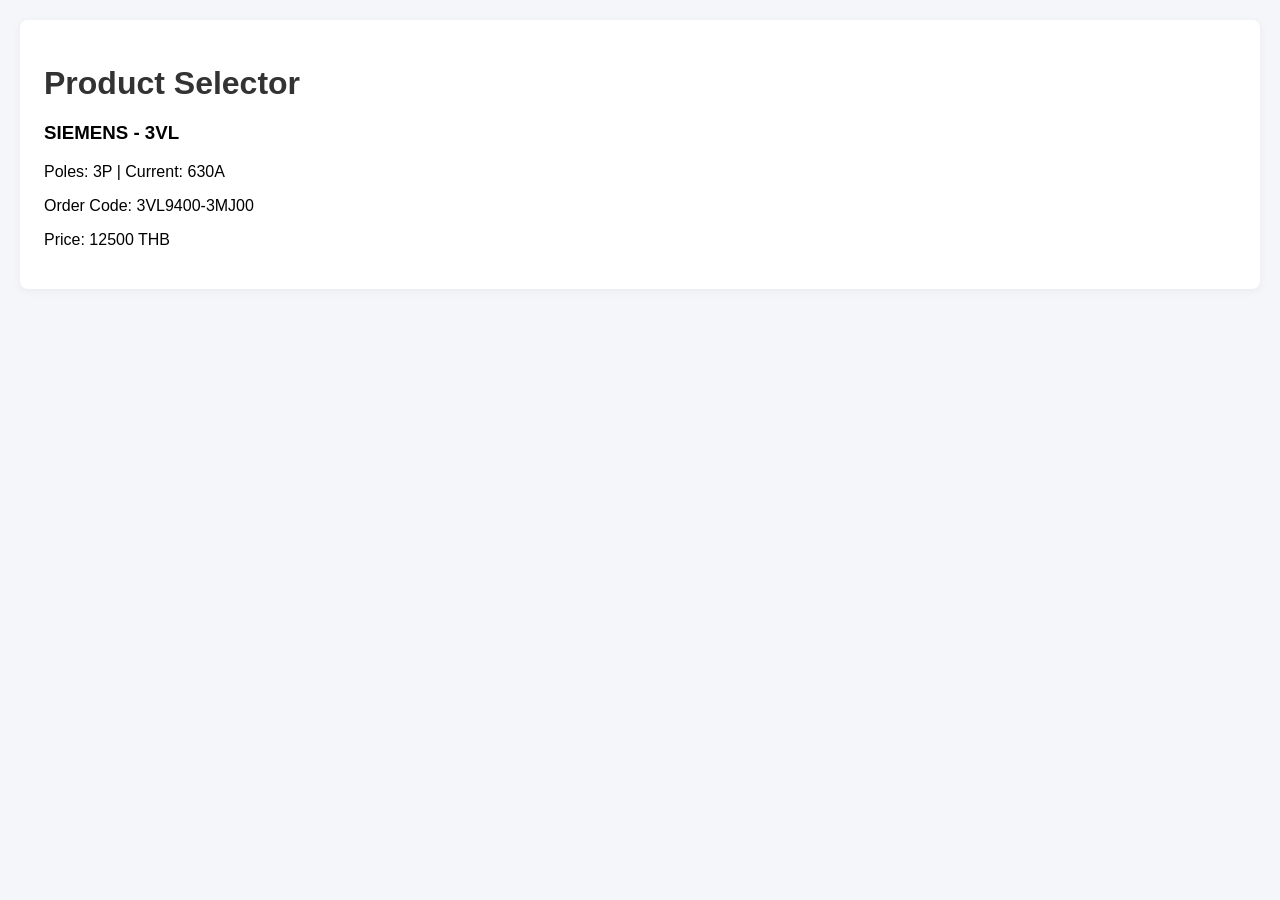
==== commit 1f2a3155: "Add files via upload" ====
--- a/public/index.html
+++ b/public/index.html
@@ -1,34 +1,19 @@
-<!doctype html><html lang="th"><head><meta charset="utf-8"><meta name="viewport" content="width=device-width,initial-scale=1"><title>ABB Breaker Price Finder</title><style>
-:root{--abb:#ff0000;--ink:#171717;--muted:#6b7280;--line:#e5e7eb;--bg:#f6f7f8;--card:#fff}
-*{box-sizing:border-box}body{margin:0;font-family:Inter,system-ui,-apple-system,"Segoe UI",Arial,sans-serif;background:var(--bg);color:var(--ink)}
-header{background:#111;color:#fff;padding:22px 28px;border-bottom:4px solid var(--abb)}header .wrap{max-width:1400px;margin:auto;display:flex;align-items:center;gap:18px}.logo{font-weight:900;font-size:28px;letter-spacing:-1px;color:#fff}.title h1{font-size:22px;margin:0}.title p{margin:4px 0 0;color:#cbd5e1;font-size:13px}
-main{max-width:1400px;margin:22px auto;padding:0 18px}.card{background:var(--card);border:1px solid var(--line);border-radius:14px;box-shadow:0 3px 16px rgba(0,0,0,.04)}
-.filters{padding:18px}.grid{display:grid;grid-template-columns:repeat(6,minmax(140px,1fr));gap:12px}.field label{display:block;font-size:12px;font-weight:700;color:#4b5563;margin-bottom:6px}.field select,.field input{width:100%;height:40px;border:1px solid #d1d5db;border-radius:9px;padding:0 11px;background:#fff;font-size:14px}.search{grid-column:span 2}.actions{display:flex;gap:9px;margin-top:14px}.btn{border:0;border-radius:9px;padding:10px 16px;font-weight:700;cursor:pointer}.primary{background:#111;color:#fff}.ghost{background:#f1f3f5;color:#111}
-.meta{display:flex;gap:10px;flex-wrap:wrap;margin:14px 0}.pill{background:#fff;border:1px solid var(--line);border-radius:999px;padding:7px 11px;font-size:12px}.pill b{font-size:14px}.results{overflow:hidden}.bar{padding:13px 16px;border-bottom:1px solid var(--line);display:flex;justify-content:space-between;align-items:center;gap:12px;flex-wrap:wrap}.bar strong{font-size:14px}.sort select{height:34px;border:1px solid #d1d5db;border-radius:8px;padding:0 8px}
-table{width:100%;border-collapse:collapse;font-size:13px}th{background:#f3f4f6;text-align:left;padding:11px 10px;position:sticky;top:0;z-index:1}td{padding:10px;border-top:1px solid var(--line);vertical-align:top}tbody tr:hover{background:#fafafa}.code{font-family:ui-monospace,SFMono-Regular,Menlo,monospace;font-size:12px}.price{font-weight:800;white-space:nowrap}.tag{display:inline-block;padding:3px 7px;border-radius:999px;background:#f0f0f0;font-size:11px;font-weight:700}.desc{font-weight:650}.sub{font-size:11px;color:var(--muted);margin-top:3px}.copy{border:1px solid #ddd;background:#fff;border-radius:6px;padding:4px 7px;cursor:pointer;font-size:11px}.empty{padding:40px;text-align:center;color:var(--muted)}
-.note{margin:12px 0 0;color:#6b7280;font-size:11px;line-height:1.5}.source{font-size:11px;color:#6b7280;padding:12px 16px;border-top:1px solid var(--line)}
-@media(max-width:1050px){.grid{grid-template-columns:repeat(3,1fr)}.search{grid-column:span 3}}@media(max-width:650px){header{padding:18px}.grid{grid-template-columns:1fr}.search{grid-column:span 1}main{padding:0 10px}.results{overflow:auto}table{min-width:1000px}}
-</style></head><body>
-<header><div class="wrap"><div class="logo">ABB</div><div class="title"><h1>Breaker Price Finder</h1><p>คัดเลือกเบรกเกอร์ตามสเปคสำหรับงานทำราคา • Technical data: 2024 • Price: 2026</p></div></div></header>
-<main>
-<section class="card filters"><div class="grid">
-<div class="field"><label>ประเภท Breaker</label><select id="type"><option value="">ทั้งหมด</option></select></div>
-<div class="field"><label>In — กระแสใช้งาน</label><select id="in"><option value="">ทั้งหมด</option></select></div>
-<div class="field"><label>Icu — กระแสลัดวงจร</label><select id="icu"><option value="">ทั้งหมด</option></select></div>
-<div class="field"><label>Ics — Service breaking</label><select id="ics"><option value="">ทั้งหมด</option></select></div>
-<div class="field"><label>Trip Unit</label><select id="trip"><option value="">ทั้งหมด</option></select></div>
-<div class="field"><label>Pole</label><select id="pole"><option value="">ทั้งหมด</option></select></div>
-<div class="field search"><label>ค้นหา รุ่น / Order Code</label><input id="q" placeholder="เช่น XT5N, A2N, 1SDA..." /></div>
-</div><div class="actions"><button class="btn primary" id="reset">ล้างตัวกรอง</button></div>
-<div class="note">Dropdown ทุกช่องสร้างจากค่าที่มีอยู่จริงในฐานข้อมูลเบรกเกอร์ที่รวมจากเอกสาร ABB 2024 ส่วนราคาจับคู่จาก Price List ABB 2026</div></section>
-<div class="meta"><div class="pill">เบรกเกอร์ในฐานข้อมูล <b id="count">0</b></div><div class="pill">ราคาต่ำสุดในผลลัพธ์ <b id="minprice">-</b></div><div class="pill">แหล่งข้อมูลสเปค <b>2024</b></div><div class="pill">แหล่งข้อมูลราคา <b>2026</b></div></div>
-<section class="card results"><div class="bar"><strong id="summary">ผลลัพธ์</strong><div class="sort"><label>เรียง: </label><select id="sort"><option value="price">ราคาถูก → แพง</option><option value="in">In น้อย → มาก</option><option value="icu">Icu น้อย → มาก</option><option value="code">Order Code</option></select></div></div><div id="table"></div><div class="source">หมายเหตุ: ค่าทางเทคนิคอ้างอิงจาก ABB Price List 2024 Revision 1; ราคาสินค้าอ้างอิง ABB Price List 2026. Ics ถูกคำนวณเป็นค่า kA จาก Icu × %Ics ตามตารางทางเทคนิคปี 2024 ในแต่ละตระกูลผลิตภัณฑ์</div></section>
-</main>
-<script>const DATA=[{"orderCode":"1SDA070744R1","description":"E1.2B 800 Ekip Touch LI F F","priceTHB":115010,"pdfPage":15,"breakerType":"ACB","family":"E1.2B","In":800,"Icu":42,"Ics":42,"tripUnit":"Ekip Touch LI","pole":"3P/4P","technicalSource":"ABB 2024","priceSource":"ABB 2026"},{"orderCode":"1SDA072094R1-DT","description":"E1.2B 800 Ekip Touch LI W MP","priceTHB":152970,"pdfPage":16,"breakerType":"ACB","family":"E1.2B","In":800,"Icu":42,"Ics":42,"tripUnit":"Ekip Touch LI","pole":"3P/4P","technicalSource":"ABB 2024","priceSource":"ABB 2026"},{"orderCode":"1SDX117991R1","description":"FA2C 800 Ek1-LI 3p FHR","priceTHB":102320,"pdfPage":14,"breakerType":"ACB","family":"FA2C","In":800,"Icu":50,"Ics":50,"tripUnit":"Ek1-LI","pole":"3P","technicalSource":"ABB 2024","priceSource":"ABB 2026"},{"orderCode":"1SDX117990R1","description":"FA2C 800 3p Ek1-LSIG FHR","priceTHB":155440,"pdfPage":14,"breakerType":"ACB","family":"FA2C","In":800,"Icu":50,"Ics":50,"tripUnit":"Ek1-LSIG","pole":"3P","technicalSource":"ABB 2024","priceSource":"ABB 2026"},{"orderCode":"1SDX117993R1","description":"FA2C 800 Ek1-LSIG 3p WMP","priceTHB":207780,"pdfPage":14,"breakerType":"ACB","family":"FA2C","In":800,"Icu":50,"Ics":50,"tripUnit":"Ek1-LSIG","pole":"3P","technicalSource":"ABB 2024","priceSource":"ABB 2026"},{"orderCode":"1SDA070784R1","description":"E1.2B 1000 Ekip Touch LI F F","priceTHB":123450,"pdfPage":15,"breakerType":"ACB","family":"E1.2B","In":1000,"Icu":42,"Ics":42,"tripUnit":"Ekip Touch LI","pole":"3P/4P","technicalSource":"ABB 2024","priceSource":"ABB 2026"},{"orderCode":"1SDA072134R1-DT","description":"E1.2B 1000 Ekip Touch LI W MP","priceTHB":161320,"pdfPage":16,"breakerType":"ACB","family":"E1.2B","In":1000,"Icu":42,"Ics":42,"tripUnit":"Ekip Touch LI","pole":"3P/4P","technicalSource":"ABB 2024","priceSource":"ABB 2026"},{"orderCode":"1SDX117994R1","description":"FA2C 1000 Ek1-LI 3p FHR","priceTHB":107230,"pdfPage":14,"breakerType":"ACB","family":"FA2C","In":1000,"Icu":50,"Ics":50,"tripUnit":"Ek1-LI","pole":"3P","technicalSource":"ABB 2024","priceSource":"ABB 2026"},{"orderCode":"1SDX117999R1","description":"FA2C 1000 Ek1-LI 3p WMP","priceTHB":160170,"pdfPage":14,"breakerType":"ACB","family":"FA2C","In":1000,"Icu":50,"Ics":50,"tripUnit":"Ek1-LI","pole":"3P","technicalSource":"ABB 2024","priceSource":"ABB 2026"},{"orderCode":"1SDX118000R1","description":"FA2C 1000 3p Ek1-LSIG WMP","priceTHB":213290,"pdfPage":14,"breakerType":"ACB","family":"FA2C","In":1000,"Icu":50,"Ics":50,"tripUnit":"Ek1-LSIG","pole":"3P","technicalSource":"ABB 2024","priceSource":"ABB 2026"},{"orderCode":"1SDA070924R1","description":"E2.2N 1000 Ekip Touch LI F HR","priceTHB":139540,"pdfPage":15,"breakerType":"ACB","family":"E2.2N","In":1000,"Icu":66,"Ics":66,"tripUnit":"Ekip Touch LI","pole":"3P/4P","technicalSource":"ABB 2024","priceSource":"ABB 2026"},{"orderCode":"1SDA072274R1-DT","description":"E2.2N 1000 Ekip Touch LI W MP","priceTHB":181290,"pdfPage":16,"breakerType":"ACB","family":"E2.2N","In":1000,"Icu":66,"Ics":66,"tripUnit":"Ekip Touch LI","pole":"3P/4P","technicalSource":"ABB 2024","priceSource":"ABB 2026"},{"orderCode":"1SDA070824R1","description":"E1.2B 1250 Ekip Touch LI F F","priceTHB":134120,"pdfPage":15,"breakerType":"ACB","family":"E1.2B","In":1250,"Icu":42,"Ics":42,"tripUnit":"Ekip Touch LI","pole":"3P/4P","technicalSource":"ABB 2024","priceSource":"ABB 2026"},{"orderCode":"1SDA072174R1-DT","description":"E1.2B 1250 Ekip Touch LI W MP","priceTHB":172770,"pdfPage":16,"breakerType":"ACB","family":"E1.2B","In":1250,"Icu":42,"Ics":42,"tripUnit":"Ekip Touch LI","pole":"3P/4P","technicalSource":"ABB 2024","priceSource":"ABB 2026"},{"orderCode":"1SDX118001R1","description":"FA2C 1250 Ek1-LI 3p WMP","priceTHB":172570,"pdfPage":14,"breakerType":"ACB","family":"FA2C","In":1250,"Icu":50,"Ics":50,"tripUnit":"Ek1-LI","pole":"3P","technicalSource":"ABB 2024","priceSource":"ABB 2026"},{"orderCode":"1SDX118002R1","description":"FA2C 1250 3p Ek1-LSIG WMP","priceTHB":225690,"pdfPage":14,"breakerType":"ACB","family":"FA2C","In":1250,"Icu":50,"Ics":50,"tripUnit":"Ek1-LSIG","pole":"3P","technicalSource":"ABB 2024","priceSource":"ABB 2026"},{"orderCode":"1SDA104441R1-DT","description":"E2.2S/E9 1250 Ekip Touch LSI 3p WMP","priceTHB":310930,"pdfPage":27,"breakerType":"ACB","family":"E2.2S","In":1250,"Icu":50,"Ics":50,"tripUnit":"Ekip Touch LSI","pole":"3P","technicalSource":"ABB 2024","priceSource":"ABB 2026"},{"orderCode":"1SDA104439R1-DT","description":"E2.2S/E9 1250 Ekip Touch LSIG 3p WMP","priceTHB":382640,"pdfPage":27,"breakerType":"ACB","family":"E2.2S","In":1250,"Icu":50,"Ics":50,"tripUnit":"Ekip Touch LSIG","pole":"3P","technicalSource":"ABB 2024","priceSource":"ABB 2026"},{"orderCode":"1SDA104351R1","description":"E2.2H/E9 1250 Ekip Touch LSI 3p FHR","priceTHB":328840,"pdfPage":27,"breakerType":"ACB","family":"E2.2H","In":1250,"Icu":65,"Ics":65,"tripUnit":"Ekip Touch LSI","pole":"3P","technicalSource":"ABB 2024","priceSource":"ABB 2026"},{"orderCode":"1SDA104349R1-DT","description":"E2.2H/E9 1250 Ekip Touch LSIG 3p FHR","priceTHB":393060,"pdfPage":27,"breakerType":"ACB","family":"E2.2H","In":1250,"Icu":65,"Ics":65,"tripUnit":"Ekip Touch LSIG","pole":"3P","technicalSource":"ABB 2024","priceSource":"ABB 2026"},{"orderCode":"1SDA104471R1-DT","description":"E2.2H/E9 1250 Ekip Touch LSI 3p WMP","priceTHB":398740,"pdfPage":27,"breakerType":"ACB","family":"E2.2H","In":1250,"Icu":65,"Ics":65,"tripUnit":"Ekip Touch LSI","pole":"3P","technicalSource":"ABB 2024","priceSource":"ABB 2026"},{"orderCode":"1SDA104469R1-DT","description":"E2.2H/E9 1250 Ekip Touch LSIG 3p WMP","priceTHB":473030,"pdfPage":27,"breakerType":"ACB","family":"E2.2H","In":1250,"Icu":65,"Ics":65,"tripUnit":"Ekip Touch LSIG","pole":"3P","technicalSource":"ABB 2024","priceSource":"ABB 2026"},{"orderCode":"1SDA070954R1","description":"E2.2N 1250 Ekip Touch LI F HR","priceTHB":151600,"pdfPage":15,"breakerType":"ACB","family":"E2.2N","In":1250,"Icu":66,"Ics":66,"tripUnit":"Ekip Touch LI","pole":"3P/4P","technicalSource":"ABB 2024","priceSource":"ABB 2026"},{"orderCode":"1SDA072304R1-DT","description":"E2.2N 1250 Ekip Touch LI W MP","priceTHB":194200,"pdfPage":16,"breakerType":"ACB","family":"E2.2N","In":1250,"Icu":66,"Ics":66,"tripUnit":"Ekip Touch LI","pole":"3P/4P","technicalSource":"ABB 2024","priceSource":"ABB 2026"},{"orderCode":"1SDA070964R1","description":"E2.2S 1250 Ekip Touch LI F HR","priceTHB":174320,"pdfPage":15,"breakerType":"ACB","family":"E2.2S","In":1250,"Icu":85,"Ics":85,"tripUnit":"Ekip Touch LI","pole":"3P/4P","technicalSource":"ABB 2024","priceSource":"ABB 2026"},{"orderCode":"1SDA072314R1-DT","description":"E2.2S 1250 Ekip Touch LI W MP","priceTHB":220460,"pdfPage":16,"breakerType":"ACB","family":"E2.2S","In":1250,"Icu":85,"Ics":85,"tripUnit":"Ekip Touch LI","pole":"3P/4P","technicalSource":"ABB 2024","priceSource":"ABB 2026"},{"orderCode":"1SDA070974R1","description":"E2.2H 1250 Ekip Touch LI F HR","priceTHB":200490,"pdfPage":15,"breakerType":"ACB","family":"E2.2H","In":1250,"Icu":100,"Ics":100,"tripUnit":"Ekip Touch LI","pole":"3P/4P","technicalSource":"ABB 2024","priceSource":"ABB 2026"},{"orderCode":"1SDA072324R1-DT","description":"E2.2H 1250 Ekip Touch LI W MP","priceTHB":252050,"pdfPage":16,"breakerType":"ACB","family":"E2.2H","In":1250,"Icu":100,"Ics":100,"tripUnit":"Ekip Touch LI","pole":"3P/4P","technicalSource":"ABB 2024","priceSource":"ABB 2026"},{"orderCode":"1SDX118004R1","description":"FA2C 1600 3p Ek1-LSIG WMP","priceTHB":239460,"pdfPage":14,"breakerType":"ACB","family":"FA2C","In":1600,"Icu":50,"Ics":50,"tripUnit":"Ek1-LSIG","pole":"3P","technicalSource":"ABB 2024","priceSource":"ABB 2026"},{"orderCode":"1SDA070994R1","description":"E2.2N 1600 Ekip Touch LI F HR","priceTHB":175700,"pdfPage":15,"breakerType":"ACB","family":"E2.2N","In":1600,"Icu":66,"Ics":66,"tripUnit":"Ekip Touch LI","pole":"3P/4P","technicalSource":"ABB 2024","priceSource":"ABB 2026"},{"orderCode":"1SDA072344R1-DT","description":"E2.2N 1600 Ekip Touch LI W MP","priceTHB":217530,"pdfPage":16,"breakerType":"ACB","family":"E2.2N","In":1600,"Icu":66,"Ics":66,"tripUnit":"Ekip Touch LI","pole":"3P/4P","technicalSource":"ABB 2024","priceSource":"ABB 2026"},{"orderCode":"1SDA071004R1","description":"E2.2S 1600 Ekip Touch LI F HR","priceTHB":202040,"pdfPage":15,"breakerType":"ACB","family":"E2.2S","In":1600,"Icu":85,"Ics":85,"tripUnit":"Ekip Touch LI","pole":"3P/4P","technicalSource":"ABB 2024","priceSource":"ABB 2026"},{"orderCode":"1SDA072354R1-DT","description":"E2.2S 1600 Ekip Touch LI W MP","priceTHB":248440,"pdfPage":16,"breakerType":"ACB","family":"E2.2S","In":1600,"Icu":85,"Ics":85,"tripUnit":"Ekip Touch LI","pole":"3P/4P","technicalSource":"ABB 2024","priceSource":"ABB 2026"},{"orderCode":"1SDA071014R1","description":"E2.2H 1600 Ekip Touch LI F HR","priceTHB":232340,"pdfPage":15,"breakerType":"ACB","family":"E2.2H","In":1600,"Icu":100,"Ics":100,"tripUnit":"Ekip Touch LI","pole":"3P/4P","technicalSource":"ABB 2024","priceSource":"ABB 2026"},{"orderCode":"1SDA072364R1-DT","description":"E2.2H 1600 Ekip Touch LI W MP","priceTHB":285630,"pdfPage":16,"breakerType":"ACB","family":"E2.2H","In":1600,"Icu":100,"Ics":100,"tripUnit":"Ekip Touch LI","pole":"3P/4P","technicalSource":"ABB 2024","priceSource":"ABB 2026"},{"orderCode":"1SDX118005R1","description":"FA2C 2000 Ek1-LI 3p FHR","priceTHB":143210,"pdfPage":14,"breakerType":"ACB","family":"FA2C","In":2000,"Icu":50,"Ics":50,"tripUnit":"Ek1-LI","pole":"3P","technicalSource":"ABB 2024","priceSource":"ABB 2026"},{"orderCode":"1SDX118006R1","description":"FA2C 2000 3p Ek1-LSIG FHR","priceTHB":196330,"pdfPage":14,"breakerType":"ACB","family":"FA2C","In":2000,"Icu":50,"Ics":50,"tripUnit":"Ek1-LSIG","pole":"3P","technicalSource":"ABB 2024","priceSource":"ABB 2026"},{"orderCode":"1SDX118008R1","description":"FA2C 2000 3p Ek1-LSIG WMP","priceTHB":268380,"pdfPage":14,"breakerType":"ACB","family":"FA2C","In":2000,"Icu":50,"Ics":50,"tripUnit":"Ek1-LSIG","pole":"3P","technicalSource":"ABB 2024","priceSource":"ABB 2026"},{"orderCode":"1SDA104446R1-DT","description":"E2.2S/E9 2000 Ekip Touch LSI 3p WMP","priceTHB":366450,"pdfPage":27,"breakerType":"ACB","family":"E2.2S","In":2000,"Icu":50,"Ics":50,"tripUnit":"Ekip Touch LSI","pole":"3P","technicalSource":"ABB 2024","priceSource":"ABB 2026"},{"orderCode":"1SDA104444R1-DT","description":"E2.2S/E9 2000 Ekip Touch LSIG 3p WMP","priceTHB":438160,"pdfPage":27,"breakerType":"ACB","family":"E2.2S","In":2000,"Icu":50,"Ics":50,"tripUnit":"Ekip Touch LSIG","pole":"3P","technicalSource":"ABB 2024","priceSource":"ABB 2026"},{"orderCode":"1SDA104356R1","description":"E2.2H/E9 2000 Ekip Touch LSI 3p FHR","priceTHB":359920,"pdfPage":27,"breakerType":"ACB","family":"E2.2H","In":2000,"Icu":65,"Ics":65,"tripUnit":"Ekip Touch LSI","pole":"3P","technicalSource":"ABB 2024","priceSource":"ABB 2026"},{"orderCode":"1SDA104354R1-DT","description":"E2.2H/E9 2000 Ekip Touch LSIG 3p FHR","priceTHB":424140,"pdfPage":27,"breakerType":"ACB","family":"E2.2H","In":2000,"Icu":65,"Ics":65,"tripUnit":"Ekip Touch LSIG","pole":"3P","technicalSource":"ABB 2024","priceSource":"ABB 2026"},{"orderCode":"1SDA104476R1-DT","description":"E2.2H/E9 2000 Ekip Touch LSI 3p WMP","priceTHB":431020,"pdfPage":27,"breakerType":"ACB","family":"E2.2H","In":2000,"Icu":65,"Ics":65,"tripUnit":"Ekip Touch LSI","pole":"3P","technicalSource":"ABB 2024","priceSource":"ABB 2026"},{"orderCode":"1SDA104474R1-DT","description":"E2.2H/E9 2000 Ekip Touch LSIG 3p WMP","priceTHB":505220,"pdfPage":27,"breakerType":"ACB","family":"E2.2H","In":2000,"Icu":65,"Ics":65,"tripUnit":"Ekip Touch LSIG","pole":"3P","technicalSource":"ABB 2024","priceSource":"ABB 2026"},{"orderCode":"1SDA071034R1","description":"E2.2N 2000 Ekip Touch LI F HR","priceTHB":220980,"pdfPage":15,"breakerType":"ACB","family":"E2.2N","In":2000,"Icu":66,"Ics":66,"tripUnit":"Ekip Touch LI","pole":"3P/4P","technicalSource":"ABB 2024","priceSource":"ABB 2026"},{"orderCode":"1SDA072384R1-DT","description":"E2.2N 2000 Ekip Touch LI W MP","priceTHB":275980,"pdfPage":16,"breakerType":"ACB","family":"E2.2N","In":2000,"Icu":66,"Ics":66,"tripUnit":"Ekip Touch LI","pole":"3P/4P","technicalSource":"ABB 2024","priceSource":"ABB 2026"},{"orderCode":"1SDA071044R1","description":"E2.2S 2000 Ekip Touch LI F HR","priceTHB":254120,"pdfPage":15,"breakerType":"ACB","family":"E2.2S","In":2000,"Icu":85,"Ics":85,"tripUnit":"Ekip Touch LI","pole":"3P/4P","technicalSource":"ABB 2024","priceSource":"ABB 2026"},{"orderCode":"1SDA072394R1-DT","description":"E2.2S 2000 Ekip Touch LI W MP","priceTHB":318680,"pdfPage":16,"breakerType":"ACB","family":"E2.2S","In":2000,"Icu":85,"Ics":85,"tripUnit":"Ekip Touch LI","pole":"3P/4P","technicalSource":"ABB 2024","priceSource":"ABB 2026"},{"orderCode":"1SDA071054R1","description":"E2.2H 2000 Ekip Touch LI F HR","priceTHB":292260,"pdfPage":15,"breakerType":"ACB","family":"E2.2H","In":2000,"Icu":100,"Ics":100,"tripUnit":"Ekip Touch LI","pole":"3P/4P","technicalSource":"ABB 2024","priceSource":"ABB 2026"},{"orderCode":"1SDA072404R1-DT","description":"E2.2H 2000 Ekip Touch LI W MP","priceTHB":369900,"pdfPage":16,"breakerType":"ACB","family":"E2.2H","In":2000,"Icu":100,"Ics":100,"tripUnit":"Ekip Touch LI","pole":"3P/4P","technicalSource":"ABB 2024","priceSource":"ABB 2026"},{"orderCode":"1SDX118012R1","description":"FA4C 2500 3p Ek1-LSIG WMP","priceTHB":330970,"pdfPage":14,"breakerType":"ACB","family":"FA4C","In":2500,"Icu":50,"Ics":50,"tripUnit":"Ek1-LSIG","pole":"3P","technicalSource":"ABB 2024","priceSource":"ABB 2026"},{"orderCode":"1SDA104451R1-DT","description":"E2.2S/E9 2500 Ekip Touch LSI 3p WMP","priceTHB":462190,"pdfPage":27,"breakerType":"ACB","family":"E2.2S","In":2500,"Icu":50,"Ics":50,"tripUnit":"Ekip Touch LSI","pole":"3P","technicalSource":"ABB 2024","priceSource":"ABB 2026"},{"orderCode":"1SDA104449R1-DT","description":"E2.2S/E9 2500 Ekip Touch LSIG 3p WMP","priceTHB":536990,"pdfPage":27,"breakerType":"ACB","family":"E2.2S","In":2500,"Icu":50,"Ics":50,"tripUnit":"Ekip Touch LSIG","pole":"3P","technicalSource":"ABB 2024","priceSource":"ABB 2026"},{"orderCode":"1SDA104361R1","description":"E2.2H/E9 2500 Ekip Touch LSI 3p FHR","priceTHB":469080,"pdfPage":27,"breakerType":"ACB","family":"E2.2H","In":2500,"Icu":65,"Ics":65,"tripUnit":"Ekip Touch LSI","pole":"3P","technicalSource":"ABB 2024","priceSource":"ABB 2026"},{"orderCode":"1SDA104359R1-DT","description":"E2.2H/E9 2500 Ekip Touch LSIG 3p FHR","priceTHB":536400,"pdfPage":27,"breakerType":"ACB","family":"E2.2H","In":2500,"Icu":65,"Ics":65,"tripUnit":"Ekip Touch LSIG","pole":"3P","technicalSource":"ABB 2024","priceSource":"ABB 2026"},{"orderCode":"1SDA104481R1-DT","description":"E2.2H/E9 2500 Ekip Touch LSI 3p WMP","priceTHB":550170,"pdfPage":27,"breakerType":"ACB","family":"E2.2H","In":2500,"Icu":65,"Ics":65,"tripUnit":"Ekip Touch LSI","pole":"3P","technicalSource":"ABB 2024","priceSource":"ABB 2026"},{"orderCode":"1SDA104479R1-DT","description":"E2.2H/E9 2500 Ekip Touch LSIG 3p WMP","priceTHB":627560,"pdfPage":27,"breakerType":"ACB","family":"E2.2H","In":2500,"Icu":65,"Ics":65,"tripUnit":"Ekip Touch LSIG","pole":"3P","technicalSource":"ABB 2024","priceSource":"ABB 2026"},{"orderCode":"1SDA071064R1","description":"E2.2N 2500 Ekip Touch LI F HR","priceTHB":283650,"pdfPage":15,"breakerType":"ACB","family":"E2.2N","In":2500,"Icu":66,"Ics":66,"tripUnit":"Ekip Touch LI","pole":"3P/4P","technicalSource":"ABB 2024","priceSource":"ABB 2026"},{"orderCode":"1SDA072414R1-DT","description":"E2.2N 2500 Ekip Touch LI W MP","priceTHB":350970,"pdfPage":16,"breakerType":"ACB","family":"E2.2N","In":2500,"Icu":66,"Ics":66,"tripUnit":"Ekip Touch LI","pole":"3P/4P","technicalSource":"ABB 2024","priceSource":"ABB 2026"},{"orderCode":"1SDA071074R1","description":"E2.2S 2500 Ekip Touch LI F HR","priceTHB":326170,"pdfPage":15,"breakerType":"ACB","family":"E2.2S","In":2500,"Icu":85,"Ics":85,"tripUnit":"Ekip Touch LI","pole":"3P/4P","technicalSource":"ABB 2024","priceSource":"ABB 2026"},{"orderCode":"1SDA072424R1-DT","description":"E2.2S 2500 Ekip Touch LI W MP","priceTHB":406150,"pdfPage":16,"breakerType":"ACB","family":"E2.2S","In":2500,"Icu":85,"Ics":85,"tripUnit":"Ekip Touch LI","pole":"3P/4P","technicalSource":"ABB 2024","priceSource":"ABB 2026"},{"orderCode":"1SDA071084R1","description":"E2.2H 2500 Ekip Touch LI F HR","priceTHB":375160,"pdfPage":15,"breakerType":"ACB","family":"E2.2H","In":2500,"Icu":100,"Ics":100,"tripUnit":"Ekip Touch LI","pole":"3P/4P","technicalSource":"ABB 2024","priceSource":"ABB 2026"},{"orderCode":"1SDA072434R1-DT","description":"E2.2H 2500 Ekip Touch LI W MP","priceTHB":472350,"pdfPage":16,"breakerType":"ACB","family":"E2.2H","In":2500,"Icu":100,"Ics":100,"tripUnit":"Ekip Touch LI","pole":"3P/4P","technicalSource":"ABB 2024","priceSource":"ABB 2026"},{"orderCode":"1SDX118014R1","description":"FA4C 3200 Ek1-LSIG 3p FHR","priceTHB":290680,"pdfPage":14,"breakerType":"ACB","family":"FA4C","In":3200,"Icu":50,"Ics":50,"tripUnit":"Ek1-LSIG","pole":"3P","technicalSource":"ABB 2024","priceSource":"ABB 2026"},{"orderCode":"1SDX118016R1","description":"FA4C 3200 3p Ek1-LSIG WMP","priceTHB":394330,"pdfPage":14,"breakerType":"ACB","family":"FA4C","In":3200,"Icu":50,"Ics":50,"tripUnit":"Ek1-LSIG","pole":"3P","technicalSource":"ABB 2024","priceSource":"ABB 2026"},{"orderCode":"1SDA104501R1-DT","description":"E4.2S/E9 3200 Ekip Touch LSI 3p WMP","priceTHB":600690,"pdfPage":27,"breakerType":"ACB","family":"E4.2S","In":3200,"Icu":65,"Ics":65,"tripUnit":"Ekip Touch LSI","pole":"3P","technicalSource":"ABB 2024","priceSource":"ABB 2026"},{"orderCode":"1SDA104499R1-DT","description":"E4.2S/E9 3200 Ekip Touch LSIG 3p WMP","priceTHB":678940,"pdfPage":27,"breakerType":"ACB","family":"E4.2S","In":3200,"Icu":65,"Ics":65,"tripUnit":"Ekip Touch LSIG","pole":"3P","technicalSource":"ABB 2024","priceSource":"ABB 2026"},{"orderCode":"1SDA071144R1","description":"E4.2N 3200 Ekip Touch LI F HR","priceTHB":348900,"pdfPage":15,"breakerType":"ACB","family":"E4.2N","In":3200,"Icu":66,"Ics":66,"tripUnit":"Ekip Touch LI","pole":"3P/4P","technicalSource":"ABB 2024","priceSource":"ABB 2026"},{"orderCode":"1SDA072494R1-DT","description":"E4.2N 3200 Ekip Touch LI W MP","priceTHB":431710,"pdfPage":16,"breakerType":"ACB","family":"E4.2N","In":3200,"Icu":66,"Ics":66,"tripUnit":"Ekip Touch LI","pole":"3P/4P","technicalSource":"ABB 2024","priceSource":"ABB 2026"},{"orderCode":"1SDA071154R1","description":"E4.2S 3200 Ekip Touch LI F HR","priceTHB":418720,"pdfPage":15,"breakerType":"ACB","family":"E4.2S","In":3200,"Icu":85,"Ics":85,"tripUnit":"Ekip Touch LI","pole":"3P/4P","technicalSource":"ABB 2024","priceSource":"ABB 2026"},{"orderCode":"1SDA072504R1-DT","description":"E4.2S 3200 Ekip Touch LI W MP","priceTHB":497050,"pdfPage":16,"breakerType":"ACB","family":"E4.2S","In":3200,"Icu":85,"Ics":85,"tripUnit":"Ekip Touch LI","pole":"3P/4P","technicalSource":"ABB 2024","priceSource":"ABB 2026"},{"orderCode":"1SDA104401R1","description":"E4.2H/E9 3200 Ekip Touch LSI 3p FHR","priceTHB":529770,"pdfPage":27,"breakerType":"ACB","family":"E4.2H","In":3200,"Icu":90,"Ics":90,"tripUnit":"Ekip Touch LSI","pole":"3P","technicalSource":"ABB 2024","priceSource":"ABB 2026"},{"orderCode":"1SDA104399R1-DT","description":"E4.2H/E9 3200 Ekip Touch LSIG 3p FHR","priceTHB":599660,"pdfPage":27,"breakerType":"ACB","family":"E4.2H","In":3200,"Icu":90,"Ics":90,"tripUnit":"Ekip Touch LSIG","pole":"3P","technicalSource":"ABB 2024","priceSource":"ABB 2026"},{"orderCode":"1SDA104521R1-DT","description":"E4.2H/E9 3200 Ekip Touch LSI 3p WMP","priceTHB":644680,"pdfPage":27,"breakerType":"ACB","family":"E4.2H","In":3200,"Icu":90,"Ics":90,"tripUnit":"Ekip Touch LSI","pole":"3P","technicalSource":"ABB 2024","priceSource":"ABB 2026"},{"orderCode":"1SDA104519R1-DT","description":"E4.2H/E9 3200 Ekip Touch LSIG 3p WMP","priceTHB":724650,"pdfPage":27,"breakerType":"ACB","family":"E4.2H","In":3200,"Icu":90,"Ics":90,"tripUnit":"Ekip Touch LSIG","pole":"3P","technicalSource":"ABB 2024","priceSource":"ABB 2026"},{"orderCode":"1SDA071164R1","description":"E4.2H 3200 Ekip Touch LI F HR","priceTHB":502390,"pdfPage":15,"breakerType":"ACB","family":"E4.2H","In":3200,"Icu":100,"Ics":100,"tripUnit":"Ekip Touch LI","pole":"3P/4P","technicalSource":"ABB 2024","priceSource":"ABB 2026"},{"orderCode":"1SDA072514R1-DT","description":"E4.2H 3200 Ekip Touch LI W MP","priceTHB":575470,"pdfPage":16,"breakerType":"ACB","family":"E4.2H","In":3200,"Icu":100,"Ics":100,"tripUnit":"Ekip Touch LI","pole":"3P/4P","technicalSource":"ABB 2024","priceSource":"ABB 2026"},{"orderCode":"1SDX118017R1","description":"FA4C 4000 Ek1-LI 3p FHR","priceTHB":349820,"pdfPage":14,"breakerType":"ACB","family":"FA4C","In":4000,"Icu":50,"Ics":50,"tripUnit":"Ek1-LI","pole":"3P","technicalSource":"ABB 2024","priceSource":"ABB 2026"},{"orderCode":"1SDX118018R1","description":"FA4C 4000 Ek1-LSIG 3p FHR","priceTHB":408020,"pdfPage":14,"breakerType":"ACB","family":"FA4C","In":4000,"Icu":50,"Ics":50,"tripUnit":"Ek1-LSIG","pole":"3P","technicalSource":"ABB 2024","priceSource":"ABB 2026"},{"orderCode":"1SDX118020R1","description":"FA4C 4000 Ek1-LSIG 3p WMP","priceTHB":553240,"pdfPage":14,"breakerType":"ACB","family":"FA4C","In":4000,"Icu":50,"Ics":50,"tripUnit":"Ek1-LSIG","pole":"3P","technicalSource":"ABB 2024","priceSource":"ABB 2026"},{"orderCode":"1SDA104384R1-DT","description":"E4.2S/E9 4000 Ekip Touch LSIG 3p FHR","priceTHB":798780,"pdfPage":27,"breakerType":"ACB","family":"E4.2S","In":4000,"Icu":65,"Ics":65,"tripUnit":"Ekip Touch LSIG","pole":"3P","technicalSource":"ABB 2024","priceSource":"ABB 2026"},{"orderCode":"1SDA104506R1-DT","description":"E4.2S/E9 4000 Ekip Touch LSI 3p WMP","priceTHB":866870,"pdfPage":27,"breakerType":"ACB","family":"E4.2S","In":4000,"Icu":65,"Ics":65,"tripUnit":"Ekip Touch LSI","pole":"3P","technicalSource":"ABB 2024","priceSource":"ABB 2026"},{"orderCode":"1SDA104504R1-DT","description":"E4.2S/E9 4000 Ekip Touch LSIG 3p WMP","priceTHB":955100,"pdfPage":27,"breakerType":"ACB","family":"E4.2S","In":4000,"Icu":65,"Ics":65,"tripUnit":"Ekip Touch LSIG","pole":"3P","technicalSource":"ABB 2024","priceSource":"ABB 2026"},{"orderCode":"1SDA071194R1","description":"E4.2N 4000 Ekip Touch LI F HR","priceTHB":470190,"pdfPage":15,"breakerType":"ACB","family":"E4.2N","In":4000,"Icu":66,"Ics":66,"tripUnit":"Ekip Touch LI","pole":"3P/4P","technicalSource":"ABB 2024","priceSource":"ABB 2026"},{"orderCode":"1SDA072544R1-DT","description":"E4.2N 4000 Ekip Touch LI W MP","priceTHB":568760,"pdfPage":16,"breakerType":"ACB","family":"E4.2N","In":4000,"Icu":66,"Ics":66,"tripUnit":"Ekip Touch LI","pole":"3P/4P","technicalSource":"ABB 2024","priceSource":"ABB 2026"},{"orderCode":"1SDA071204R1","description":"E4.2S 4000 Ekip Touch LI F HR","priceTHB":564200,"pdfPage":15,"breakerType":"ACB","family":"E4.2S","In":4000,"Icu":85,"Ics":85,"tripUnit":"Ekip Touch LI","pole":"3P/4P","technicalSource":"ABB 2024","priceSource":"ABB 2026"},{"orderCode":"1SDA072554R1-DT","description":"E4.2S 4000 Ekip Touch LI W MP","priceTHB":655190,"pdfPage":16,"breakerType":"ACB","family":"E4.2S","In":4000,"Icu":85,"Ics":85,"tripUnit":"Ekip Touch LI","pole":"3P/4P","technicalSource":"ABB 2024","priceSource":"ABB 2026"},{"orderCode":"1SDA104406R1","description":"E4.2H/E9 4000 Ekip Touch LSI 3p FHR","priceTHB":761420,"pdfPage":27,"breakerType":"ACB","family":"E4.2H","In":4000,"Icu":90,"Ics":90,"tripUnit":"Ekip Touch LSI","pole":"3P","technicalSource":"ABB 2024","priceSource":"ABB 2026"},{"orderCode":"1SDA104404R1-DT","description":"E4.2H/E9 4000 Ekip Touch LSIG 3p FHR","priceTHB":841310,"pdfPage":27,"breakerType":"ACB","family":"E4.2H","In":4000,"Icu":90,"Ics":90,"tripUnit":"Ekip Touch LSIG","pole":"3P","technicalSource":"ABB 2024","priceSource":"ABB 2026"},{"orderCode":"1SDA104526R1-DT","description":"E4.2H/E9 4000 Ekip Touch LSI 3p WMP","priceTHB":905950,"pdfPage":27,"breakerType":"ACB","family":"E4.2H","In":4000,"Icu":90,"Ics":90,"tripUnit":"Ekip Touch LSI","pole":"3P","technicalSource":"ABB 2024","priceSource":"ABB 2026"},{"orderCode":"1SDA104524R1-DT","description":"E4.2H/E9 4000 Ekip Touch LSIG 3p WMP","priceTHB":995910,"pdfPage":27,"breakerType":"ACB","family":"E4.2H","In":4000,"Icu":90,"Ics":90,"tripUnit":"Ekip Touch LSIG","pole":"3P","technicalSource":"ABB 2024","priceSource":"ABB 2026"},{"orderCode":"1SDA071214R1","description":"E4.2H 4000 Ekip Touch LI F HR","priceTHB":677060,"pdfPage":15,"breakerType":"ACB","family":"E4.2H","In":4000,"Icu":100,"Ics":100,"tripUnit":"Ekip Touch LI","pole":"3P/4P","technicalSource":"ABB 2024","priceSource":"ABB 2026"},{"orderCode":"1SDA072564R1-DT","description":"E4.2H 4000 Ekip Touch LI W MP","priceTHB":758920,"pdfPage":16,"breakerType":"ACB","family":"E4.2H","In":4000,"Icu":100,"Ics":100,"tripUnit":"Ekip Touch LI","pole":"3P/4P","technicalSource":"ABB 2024","priceSource":"ABB 2026"},{"orderCode":"1SDA071264R1","description":"E6.2H 5000 Ekip Touch LI F HR","priceTHB":638750,"pdfPage":15,"breakerType":"ACB","family":"E6.2H","In":5000,"Icu":100,"Ics":100,"tripUnit":"Ekip Touch LI","pole":"3P/4P","technicalSource":"ABB 2024","priceSource":"ABB 2026"},{"orderCode":"1SDA072614R1-DT","description":"E6.2H 5000 Ekip Touch LI W MP","priceTHB":786120,"pdfPage":16,"breakerType":"ACB","family":"E6.2H","In":5000,"Icu":100,"Ics":100,"tripUnit":"Ekip Touch LI","pole":"3P/4P","technicalSource":"ABB 2024","priceSource":"ABB 2026"},{"orderCode":"1SDA071274R1","description":"E6.2V 5000 Ekip Touch LI F HR","priceTHB":1022000,"pdfPage":15,"breakerType":"ACB","family":"E6.2V","In":5000,"Icu":150,"Ics":150,"tripUnit":"Ekip Touch LI","pole":"3P/4P","technicalSource":"ABB 2024","priceSource":"ABB 2026"},{"orderCode":"1SDA071294R1","description":"E6.2H 6300 Ekip Touch LI F HR","priceTHB":922310,"pdfPage":15,"breakerType":"ACB","family":"E6.2H","In":6300,"Icu":100,"Ics":100,"tripUnit":"Ekip Touch LI","pole":"3P/4P","technicalSource":"ABB 2024","priceSource":"ABB 2026"},{"orderCode":"1SDA072644R1-DT","description":"E6.2H 6300 Ekip Touch LI W MP","priceTHB":1076750,"pdfPage":16,"breakerType":"ACB","family":"E6.2H","In":6300,"Icu":100,"Ics":100,"tripUnit":"Ekip Touch LI","pole":"3P/4P","technicalSource":"ABB 2024","priceSource":"ABB 2026"},{"orderCode":"1SDA071304R1","description":"E6.2V 6300 Ekip Touch LI F HR","priceTHB":1475660,"pdfPage":15,"breakerType":"ACB","family":"E6.2V","In":6300,"Icu":150,"Ics":150,"tripUnit":"Ekip Touch LI","pole":"3P/4P","technicalSource":"ABB 2024","priceSource":"ABB 2026"},{"orderCode":"1SDA072654R1-DT","description":"E6.2V 6300 Ekip Touch LI W MP","priceTHB":1569580,"pdfPage":16,"breakerType":"ACB","family":"E6.2V","In":6300,"Icu":150,"Ics":150,"tripUnit":"Ekip Touch LI","pole":"3P/4P","technicalSource":"ABB 2024","priceSource":"ABB 2026"},{"orderCode":"1SDA066485R1","description":"A1C 125 TMF 15-400 1p F F","priceTHB":2600,"pdfPage":4,"breakerType":"MCCB","family":"A1C","In":15,"Icu":2.5,"Ics":1.25,"tripUnit":"TMF","pole":"1P","technicalSource":"ABB 2024","priceSource":"ABB 2026"},{"orderCode":"1SDA066697R1","description":"A1B 125 TMF 15-400 3p F F","priceTHB":3880,"pdfPage":5,"breakerType":"MCCB","family":"A1B","In":15,"Icu":18,"Ics":9.0,"tripUnit":"TMF","pole":"3P","technicalSource":"ABB 2024","priceSource":"ABB 2026"},{"orderCode":"1SDA066709R1","description":"A1C 125 TMF 15-400 3p F F","priceTHB":3920,"pdfPage":5,"breakerType":"MCCB","family":"A1C","In":15,"Icu":25,"Ics":12.5,"tripUnit":"TMF","pole":"3P","technicalSource":"ABB 2024","priceSource":"ABB 2026"},{"orderCode":"1SDA068789R1","description":"A1N 125 TMF 15-400 2p F F","priceTHB":3550,"pdfPage":4,"breakerType":"MCCB","family":"A1N","In":15,"Icu":36,"Ics":18.0,"tripUnit":"TMF","pole":"2P","technicalSource":"ABB 2024","priceSource":"ABB 2026"},{"orderCode":"1SDA066721R1","description":"A1N 125 TMF 15-400 3p F F","priceTHB":4630,"pdfPage":5,"breakerType":"MCCB","family":"A1N","In":15,"Icu":36,"Ics":18.0,"tripUnit":"TMF","pole":"3P","technicalSource":"ABB 2024","priceSource":"ABB 2026"},{"orderCode":"1SDA068745R1","description":"A1C 125 TMF 16-400 1p F F","priceTHB":2600,"pdfPage":4,"breakerType":"MCCB","family":"A1C","In":16,"Icu":2.5,"Ics":1.25,"tripUnit":"TMF","pole":"1P","technicalSource":"ABB 2024","priceSource":"ABB 2026"},{"orderCode":"1SDA068747R1","description":"A1B 125 TMF 16-400 3p F F","priceTHB":3880,"pdfPage":5,"breakerType":"MCCB","family":"A1B","In":16,"Icu":18,"Ics":9.0,"tripUnit":"TMF","pole":"3P","technicalSource":"ABB 2024","priceSource":"ABB 2026"},{"orderCode":"1SDA068748R1","description":"A1C 125 TMF 16-400 3p F F","priceTHB":3920,"pdfPage":5,"breakerType":"MCCB","family":"A1C","In":16,"Icu":25,"Ics":12.5,"tripUnit":"TMF","pole":"3P","technicalSource":"ABB 2024","priceSource":"ABB 2026"},{"orderCode":"1SDA068790R1","description":"A1N 125 TMF 16-400 2p F F","priceTHB":3550,"pdfPage":4,"breakerType":"MCCB","family":"A1N","In":16,"Icu":36,"Ics":18.0,"tripUnit":"TMF","pole":"2P","technicalSource":"ABB 2024","priceSource":"ABB 2026"},{"orderCode":"1SDA068749R1","description":"A1N 125 TMF 16-400 3p F F","priceTHB":4630,"pdfPage":5,"breakerType":"MCCB","family":"A1N","In":16,"Icu":36,"Ics":18.0,"tripUnit":"TMF","pole":"3P","technicalSource":"ABB 2024","priceSource":"ABB 2026"},{"orderCode":"1SDA066486R1","description":"A1C 125 TMF 20-400 1p F F","priceTHB":2600,"pdfPage":4,"breakerType":"MCCB","family":"A1C","In":20,"Icu":2.5,"Ics":1.25,"tripUnit":"TMF","pole":"1P","technicalSource":"ABB 2024","priceSource":"ABB 2026"},{"orderCode":"1SDA066686R1","description":"A1N 125 TMF 20-400 1p F F","priceTHB":3070,"pdfPage":4,"breakerType":"MCCB","family":"A1N","In":20,"Icu":5,"Ics":2.5,"tripUnit":"TMF","pole":"1P","technicalSource":"ABB 2024","priceSource":"ABB 2026"},{"orderCode":"1SDA066698R1","description":"A1B 125 TMF 20-400 3p F F","priceTHB":3880,"pdfPage":5,"breakerType":"MCCB","family":"A1B","In":20,"Icu":18,"Ics":9.0,"tripUnit":"TMF","pole":"3P","technicalSource":"ABB 2024","priceSource":"ABB 2026"},{"orderCode":"1SDA066710R1","description":"A1C 125 TMF 20-400 3p F F","priceTHB":3920,"pdfPage":5,"breakerType":"MCCB","family":"A1C","In":20,"Icu":25,"Ics":12.5,"tripUnit":"TMF","pole":"3P","technicalSource":"ABB 2024","priceSource":"ABB 2026"},{"orderCode":"1SDA066497R1","description":"A1N 125 TMF 20-400 2p F F","priceTHB":3550,"pdfPage":4,"breakerType":"MCCB","family":"A1N","In":20,"Icu":36,"Ics":18.0,"tripUnit":"TMF","pole":"2P","technicalSource":"ABB 2024","priceSource":"ABB 2026"},{"orderCode":"1SDA066722R1","description":"A1N 125 TMF 20-400 3p F F","priceTHB":4630,"pdfPage":5,"breakerType":"MCCB","family":"A1N","In":20,"Icu":36,"Ics":18.0,"tripUnit":"TMF","pole":"3P","technicalSource":"ABB 2024","priceSource":"ABB 2026"},{"orderCode":"1SDA066487R1","description":"A1C 125 TMF 25-400 1p F F","priceTHB":2600,"pdfPage":4,"breakerType":"MCCB","family":"A1C","In":25,"Icu":2.5,"Ics":1.25,"tripUnit":"TMF","pole":"1P","technicalSource":"ABB 2024","priceSource":"ABB 2026"},{"orderCode":"1SDA066687R1","description":"A1N 125 TMF 25-400 1p F F","priceTHB":3070,"pdfPage":4,"breakerType":"MCCB","family":"A1N","In":25,"Icu":5,"Ics":2.5,"tripUnit":"TMF","pole":"1P","technicalSource":"ABB 2024","priceSource":"ABB 2026"},{"orderCode":"1SDA066699R1","description":"A1B 125 TMF 25-400 3p F F","priceTHB":3880,"pdfPage":5,"breakerType":"MCCB","family":"A1B","In":25,"Icu":18,"Ics":9.0,"tripUnit":"TMF","pole":"3P","technicalSource":"ABB 2024","priceSource":"ABB 2026"},{"orderCode":"1SDA066711R1","description":"A1C 125 TMF 25-400 3p F F","priceTHB":3920,"pdfPage":5,"breakerType":"MCCB","family":"A1C","In":25,"Icu":25,"Ics":12.5,"tripUnit":"TMF","pole":"3P","technicalSource":"ABB 2024","priceSource":"ABB 2026"},{"orderCode":"1SDA066498R1","description":"A1N 125 TMF 25-400 2p F F","priceTHB":3550,"pdfPage":4,"breakerType":"MCCB","family":"A1N","In":25,"Icu":36,"Ics":18.0,"tripUnit":"TMF","pole":"2P","technicalSource":"ABB 2024","priceSource":"ABB 2026"},{"orderCode":"1SDA066723R1","description":"A1N 125 TMF 25-400 3p F F","priceTHB":4630,"pdfPage":5,"breakerType":"MCCB","family":"A1N","In":25,"Icu":36,"Ics":18.0,"tripUnit":"TMF","pole":"3P","technicalSource":"ABB 2024","priceSource":"ABB 2026"},{"orderCode":"1SDA066488R1","description":"A1C 125 TMF 30-400 1p F F","priceTHB":2600,"pdfPage":4,"breakerType":"MCCB","family":"A1C","In":30,"Icu":2.5,"Ics":1.25,"tripUnit":"TMF","pole":"1P","technicalSource":"ABB 2024","priceSource":"ABB 2026"},{"orderCode":"1SDA066688R1","description":"A1N 125 TMF 30-400 1p F F","priceTHB":3070,"pdfPage":4,"breakerType":"MCCB","family":"A1N","In":30,"Icu":5,"Ics":2.5,"tripUnit":"TMF","pole":"1P","technicalSource":"ABB 2024","priceSource":"ABB 2026"},{"orderCode":"1SDA066712R1","description":"A1C 125 TMF 30-400 3p F F","priceTHB":3920,"pdfPage":5,"breakerType":"MCCB","family":"A1C","In":30,"Icu":25,"Ics":12.5,"tripUnit":"TMF","pole":"3P","technicalSource":"ABB 2024","priceSource":"ABB 2026"},{"orderCode":"1SDA066499R1","description":"A1N 125 TMF 30-400 2p F F","priceTHB":3550,"pdfPage":4,"breakerType":"MCCB","family":"A1N","In":30,"Icu":36,"Ics":18.0,"tripUnit":"TMF","pole":"2P","technicalSource":"ABB 2024","priceSource":"ABB 2026"},{"orderCode":"1SDA066724R1","description":"A1N 125 TMF 30-400 3p F F","priceTHB":4630,"pdfPage":5,"breakerType":"MCCB","family":"A1N","In":30,"Icu":36,"Ics":18.0,"tripUnit":"TMF","pole":"3P","technicalSource":"ABB 2024","priceSource":"ABB 2026"},{"orderCode":"1SDA066489R1","description":"A1C 125 TMF 40-400 1p F F","priceTHB":2600,"pdfPage":4,"breakerType":"MCCB","family":"A1C","In":40,"Icu":2.5,"Ics":1.25,"tripUnit":"TMF","pole":"1P","technicalSource":"ABB 2024","priceSource":"ABB 2026"},{"orderCode":"1SDA066689R1","description":"A1N 125 TMF 40-400 1p F F","priceTHB":3070,"pdfPage":4,"breakerType":"MCCB","family":"A1N","In":40,"Icu":5,"Ics":2.5,"tripUnit":"TMF","pole":"1P","technicalSource":"ABB 2024","priceSource":"ABB 2026"},{"orderCode":"1SDA066713R1","description":"A1C 125 TMF 40-400 3p F F","priceTHB":3920,"pdfPage":5,"breakerType":"MCCB","family":"A1C","In":40,"Icu":25,"Ics":12.5,"tripUnit":"TMF","pole":"3P","technicalSource":"ABB 2024","priceSource":"ABB 2026"},{"orderCode":"1SDA066500R1","description":"A1N 125 TMF 40-400 2p F F","priceTHB":3550,"pdfPage":4,"breakerType":"MCCB","family":"A1N","In":40,"Icu":36,"Ics":18.0,"tripUnit":"TMF","pole":"2P","technicalSource":"ABB 2024","priceSource":"ABB 2026"},{"orderCode":"1SDA066725R1","description":"A1N 125 TMF 40-400 3p F F","priceTHB":4630,"pdfPage":5,"breakerType":"MCCB","family":"A1N","In":40,"Icu":36,"Ics":18.0,"tripUnit":"TMF","pole":"3P","technicalSource":"ABB 2024","priceSource":"ABB 2026"},{"orderCode":"1SDA066490R1","description":"A1C 125 TMF 50-500 1p F F","priceTHB":2600,"pdfPage":4,"breakerType":"MCCB","family":"A1C","In":50,"Icu":2.5,"Ics":1.25,"tripUnit":"TMF","pole":"1P","technicalSource":"ABB 2024","priceSource":"ABB 2026"},{"orderCode":"1SDA066690R1","description":"A1N 125 TMF 50-500 1p F F","priceTHB":3070,"pdfPage":4,"breakerType":"MCCB","family":"A1N","In":50,"Icu":5,"Ics":2.5,"tripUnit":"TMF","pole":"1P","technicalSource":"ABB 2024","priceSource":"ABB 2026"},{"orderCode":"1SDA066714R1","description":"A1C 125 TMF 50-500 3p F F","priceTHB":3920,"pdfPage":5,"breakerType":"MCCB","family":"A1C","In":50,"Icu":25,"Ics":12.5,"tripUnit":"TMF","pole":"3P","technicalSource":"ABB 2024","priceSource":"ABB 2026"},{"orderCode":"1SDA066501R1","description":"A1N 125 TMF 50-500 2p F F","priceTHB":3550,"pdfPage":4,"breakerType":"MCCB","family":"A1N","In":50,"Icu":36,"Ics":18.0,"tripUnit":"TMF","pole":"2P","technicalSource":"ABB 2024","priceSource":"ABB 2026"},{"orderCode":"1SDA066726R1","description":"A1N 125 TMF 50-500 3p F F","priceTHB":4630,"pdfPage":5,"breakerType":"MCCB","family":"A1N","In":50,"Icu":36,"Ics":18.0,"tripUnit":"TMF","pole":"3P","technicalSource":"ABB 2024","priceSource":"ABB 2026"},{"orderCode":"1SDA066491R1","description":"A1C 125 TMF 60-600 1p F F","priceTHB":2600,"pdfPage":4,"breakerType":"MCCB","family":"A1C","In":60,"Icu":2.5,"Ics":1.25,"tripUnit":"TMF","pole":"1P","technicalSource":"ABB 2024","priceSource":"ABB 2026"},{"orderCode":"1SDA066691R1","description":"A1N 125 TMF 60-600 1p F F","priceTHB":3070,"pdfPage":4,"breakerType":"MCCB","family":"A1N","In":60,"Icu":5,"Ics":2.5,"tripUnit":"TMF","pole":"1P","technicalSource":"ABB 2024","priceSource":"ABB 2026"},{"orderCode":"1SDA066715R1","description":"A1C 125 TMF 60-600 3p F F","priceTHB":3920,"pdfPage":5,"breakerType":"MCCB","family":"A1C","In":60,"Icu":25,"Ics":12.5,"tripUnit":"TMF","pole":"3P","technicalSource":"ABB 2024","priceSource":"ABB 2026"},{"orderCode":"1SDA066502R1","description":"A1N 125 TMF 60-600 2p F F","priceTHB":3550,"pdfPage":4,"breakerType":"MCCB","family":"A1N","In":60,"Icu":36,"Ics":18.0,"tripUnit":"TMF","pole":"2P","technicalSource":"ABB 2024","priceSource":"ABB 2026"},{"orderCode":"1SDA066727R1","description":"A1N 125 TMF 60-600 3p F F","priceTHB":4630,"pdfPage":5,"breakerType":"MCCB","family":"A1N","In":60,"Icu":36,"Ics":18.0,"tripUnit":"TMF","pole":"3P","technicalSource":"ABB 2024","priceSource":"ABB 2026"},{"orderCode":"1SDA066492R1","description":"A1C 125 TMF 70-700 1p F F","priceTHB":2600,"pdfPage":4,"breakerType":"MCCB","family":"A1C","In":70,"Icu":2.5,"Ics":1.25,"tripUnit":"TMF","pole":"1P","technicalSource":"ABB 2024","priceSource":"ABB 2026"},{"orderCode":"1SDA066692R1","description":"A1N 125 TMF 70-700 1p F F","priceTHB":3070,"pdfPage":4,"breakerType":"MCCB","family":"A1N","In":70,"Icu":5,"Ics":2.5,"tripUnit":"TMF","pole":"1P","technicalSource":"ABB 2024","priceSource":"ABB 2026"},{"orderCode":"1SDA066716R1","description":"A1C 125 TMF 70-700 3p F F","priceTHB":3920,"pdfPage":5,"breakerType":"MCCB","family":"A1C","In":70,"Icu":25,"Ics":12.5,"tripUnit":"TMF","pole":"3P","technicalSource":"ABB 2024","priceSource":"ABB 2026"},{"orderCode":"1SDA066503R1","description":"A1N 125 TMF 70-700 2p F F","priceTHB":3550,"pdfPage":4,"breakerType":"MCCB","family":"A1N","In":70,"Icu":36,"Ics":18.0,"tripUnit":"TMF","pole":"2P","technicalSource":"ABB 2024","priceSource":"ABB 2026"},{"orderCode":"1SDA066728R1","description":"A1N 125 TMF 70-700 3p F F","priceTHB":4630,"pdfPage":5,"breakerType":"MCCB","family":"A1N","In":70,"Icu":36,"Ics":18.0,"tripUnit":"TMF","pole":"3P","technicalSource":"ABB 2024","priceSource":"ABB 2026"},{"orderCode":"1SDA066493R1","description":"A1C 125 TMF 80-800 1p F F","priceTHB":2600,"pdfPage":4,"breakerType":"MCCB","family":"A1C","In":80,"Icu":2.5,"Ics":1.25,"tripUnit":"TMF","pole":"1P","technicalSource":"ABB 2024","priceSource":"ABB 2026"},{"orderCode":"1SDA066693R1","description":"A1N 125 TMF 80-800 1p F F","priceTHB":3070,"pdfPage":4,"breakerType":"MCCB","family":"A1N","In":80,"Icu":5,"Ics":2.5,"tripUnit":"TMF","pole":"1P","technicalSource":"ABB 2024","priceSource":"ABB 2026"},{"orderCode":"1SDA066717R1","description":"A1C 125 TMF 80-800 3p F F","priceTHB":3920,"pdfPage":5,"breakerType":"MCCB","family":"A1C","In":80,"Icu":25,"Ics":12.5,"tripUnit":"TMF","pole":"3P","technicalSource":"ABB 2024","priceSource":"ABB 2026"},{"orderCode":"1SDA066504R1","description":"A1N 125 TMF 80-800 2p F F","priceTHB":3550,"pdfPage":4,"breakerType":"MCCB","family":"A1N","In":80,"Icu":36,"Ics":18.0,"tripUnit":"TMF","pole":"2P","technicalSource":"ABB 2024","priceSource":"ABB 2026"},{"orderCode":"1SDA066729R1","description":"A1N 125 TMF 80-800 3p F F","priceTHB":4630,"pdfPage":5,"breakerType":"MCCB","family":"A1N","In":80,"Icu":36,"Ics":18.0,"tripUnit":"TMF","pole":"3P","technicalSource":"ABB 2024","priceSource":"ABB 2026"},{"orderCode":"1SDA066494R1","description":"A1C 125 TMF 90-900 1p F F","priceTHB":2600,"pdfPage":4,"breakerType":"MCCB","family":"A1C","In":90,"Icu":2.5,"Ics":1.25,"tripUnit":"TMF","pole":"1P","technicalSource":"ABB 2024","priceSource":"ABB 2026"},{"orderCode":"1SDA066694R1","description":"A1N 125 TMF 90-900 1p F F","priceTHB":3070,"pdfPage":4,"breakerType":"MCCB","family":"A1N","In":90,"Icu":5,"Ics":2.5,"tripUnit":"TMF","pole":"1P","technicalSource":"ABB 2024","priceSource":"ABB 2026"},{"orderCode":"1SDA066718R1","description":"A1C 125 TMF 90-900 3p F F","priceTHB":3920,"pdfPage":5,"breakerType":"MCCB","family":"A1C","In":90,"Icu":25,"Ics":12.5,"tripUnit":"TMF","pole":"3P","technicalSource":"ABB 2024","priceSource":"ABB 2026"},{"orderCode":"1SDA066505R1","description":"A1N 125 TMF 90-900 2p F F","priceTHB":3550,"pdfPage":4,"breakerType":"MCCB","family":"A1N","In":90,"Icu":36,"Ics":18.0,"tripUnit":"TMF","pole":"2P","technicalSource":"ABB 2024","priceSource":"ABB 2026"},{"orderCode":"1SDA066730R1","description":"A1N 125 TMF 90-900 3p F F","priceTHB":4630,"pdfPage":5,"breakerType":"MCCB","family":"A1N","In":90,"Icu":36,"Ics":18.0,"tripUnit":"TMF","pole":"3P","technicalSource":"ABB 2024","priceSource":"ABB 2026"},{"orderCode":"1SDA066495R1","description":"A1C 125 TMF 100-1000 1p F F","priceTHB":2600,"pdfPage":4,"breakerType":"MCCB","family":"A1C","In":100,"Icu":2.5,"Ics":1.25,"tripUnit":"TMF","pole":"1P","technicalSource":"ABB 2024","priceSource":"ABB 2026"},{"orderCode":"1SDA066695R1","description":"A1N 125 TMF 100-1000 1p F F","priceTHB":3070,"pdfPage":4,"breakerType":"MCCB","family":"A1N","In":100,"Icu":5,"Ics":2.5,"tripUnit":"TMF","pole":"1P","technicalSource":"ABB 2024","priceSource":"ABB 2026"},{"orderCode":"1SDA066719R1","description":"A1C 125 TMF 100-1000 3p F F","priceTHB":3920,"pdfPage":5,"breakerType":"MCCB","family":"A1C","In":100,"Icu":25,"Ics":12.5,"tripUnit":"TMF","pole":"3P","technicalSource":"ABB 2024","priceSource":"ABB 2026"},{"orderCode":"1SDA066506R1","description":"A1N 125 TMF 100-1000 2p F F","priceTHB":3550,"pdfPage":4,"breakerType":"MCCB","family":"A1N","In":100,"Icu":36,"Ics":18.0,"tripUnit":"TMF","pole":"2P","technicalSource":"ABB 2024","priceSource":"ABB 2026"},{"orderCode":"1SDA066731R1","description":"A1N 125 TMF 100-1000 3p F F","priceTHB":4630,"pdfPage":5,"breakerType":"MCCB","family":"A1N","In":100,"Icu":36,"Ics":18.0,"tripUnit":"TMF","pole":"3P","technicalSource":"ABB 2024","priceSource":"ABB 2026"},{"orderCode":"1SDA066496R1","description":"A1C 125 TMF 125-1250 1p F F","priceTHB":3250,"pdfPage":4,"breakerType":"MCCB","family":"A1C","In":125,"Icu":2.5,"Ics":1.25,"tripUnit":"TMF","pole":"1P","technicalSource":"ABB 2024","priceSource":"ABB 2026"},{"orderCode":"1SDA066696R1","description":"A1N 125 TMF 125-1250 1p F F","priceTHB":3850,"pdfPage":4,"breakerType":"MCCB","family":"A1N","In":125,"Icu":5,"Ics":2.5,"tripUnit":"TMF","pole":"1P","technicalSource":"ABB 2024","priceSource":"ABB 2026"},{"orderCode":"1SDA066708R1","description":"A1B 125 TMF 125-1250 3p F F","priceTHB":4850,"pdfPage":5,"breakerType":"MCCB","family":"A1B","In":125,"Icu":18,"Ics":9.0,"tripUnit":"TMF","pole":"3P","technicalSource":"ABB 2024","priceSource":"ABB 2026"},{"orderCode":"1SDA066720R1","description":"A1C 125 TMF 125-1250 3p F F","priceTHB":4900,"pdfPage":5,"breakerType":"MCCB","family":"A1C","In":125,"Icu":25,"Ics":12.5,"tripUnit":"TMF","pole":"3P","technicalSource":"ABB 2024","priceSource":"ABB 2026"},{"orderCode":"1SDA066507R1","description":"A1N 125 TMF 125-1250 2p F F","priceTHB":4430,"pdfPage":4,"breakerType":"MCCB","family":"A1N","In":125,"Icu":36,"Ics":18.0,"tripUnit":"TMF","pole":"2P","technicalSource":"ABB 2024","priceSource":"ABB 2026"},{"orderCode":"1SDA066732R1","description":"A1N 125 TMF 125-1250 3p F F","priceTHB":5790,"pdfPage":5,"breakerType":"MCCB","family":"A1N","In":125,"Icu":36,"Ics":18.0,"tripUnit":"TMF","pole":"3P","technicalSource":"ABB 2024","priceSource":"ABB 2026"},{"orderCode":"1SDA066542R1","description":"A2N 250 TMF 125-1250 2p F F","priceTHB":5850,"pdfPage":5,"breakerType":"MCCB","family":"A2N","In":125,"Icu":36,"Ics":18.0,"tripUnit":"TMF","pole":"2P","technicalSource":"ABB 2024","priceSource":"ABB 2026"},{"orderCode":"1SDA068778R1","description":"A2N 250 TMF 150-1500 2p F F","priceTHB":5850,"pdfPage":5,"breakerType":"MCCB","family":"A2N","In":150,"Icu":36,"Ics":18.0,"tripUnit":"TMF","pole":"2P","technicalSource":"ABB 2024","priceSource":"ABB 2026"},{"orderCode":"1SDA066543R1","description":"A2N 250 TMF 160-1600 2p F F","priceTHB":6200,"pdfPage":5,"breakerType":"MCCB","family":"A2N","In":160,"Icu":36,"Ics":18.0,"tripUnit":"TMF","pole":"2P","technicalSource":"ABB 2024","priceSource":"ABB 2026"},{"orderCode":"1SDA066544R1","description":"A2N 250 TMF 175-1750 2p F F","priceTHB":6890,"pdfPage":5,"breakerType":"MCCB","family":"A2N","In":175,"Icu":36,"Ics":18.0,"tripUnit":"TMF","pole":"2P","technicalSource":"ABB 2024","priceSource":"ABB 2026"},{"orderCode":"1SDA066545R1","description":"A2N 250 TMF 200-2000 2p F F","priceTHB":6890,"pdfPage":5,"breakerType":"MCCB","family":"A2N","In":200,"Icu":36,"Ics":18.0,"tripUnit":"TMF","pole":"2P","technicalSource":"ABB 2024","priceSource":"ABB 2026"},{"orderCode":"1SDA066546R1","description":"A2N 250 TMF 225-2250 2p F F","priceTHB":6890,"pdfPage":5,"breakerType":"MCCB","family":"A2N","In":225,"Icu":36,"Ics":18.0,"tripUnit":"TMF","pole":"2P","technicalSource":"ABB 2024","priceSource":"ABB 2026"},{"orderCode":"1SDA066547R1","description":"A2N 250 TMF 250-2500 2p F F","priceTHB":6890,"pdfPage":5,"breakerType":"MCCB","family":"A2N","In":250,"Icu":36,"Ics":18.0,"tripUnit":"TMF","pole":"2P","technicalSource":"ABB 2024","priceSource":"ABB 2026"},{"orderCode":"1SDA066560R1","description":"A3N 400 TMF 320-3200 3p F F","priceTHB":19740,"pdfPage":6,"breakerType":"MCCB","family":"A3N","In":320,"Icu":36,"Ics":18.0,"tripUnit":"TMF","pole":"3P","technicalSource":"ABB 2024","priceSource":"ABB 2026"},{"orderCode":"1SDA066562R1","description":"A3S 400 TMF 320-3200 3p F F","priceTHB":21680,"pdfPage":6,"breakerType":"MCCB","family":"A3S","In":320,"Icu":50,"Ics":25.0,"tripUnit":"TMF","pole":"3P","technicalSource":"ABB 2024","priceSource":"ABB 2026"},{"orderCode":"1SDA066561R1","description":"A3N 400 TMF 400-4000 3p F F","priceTHB":19740,"pdfPage":6,"breakerType":"MCCB","family":"A3N","In":400,"Icu":36,"Ics":18.0,"tripUnit":"TMF","pole":"3P","technicalSource":"ABB 2024","priceSource":"ABB 2026"},{"orderCode":"1SDA066563R1","description":"A3S 400 TMF 400-4000 3p F F","priceTHB":21680,"pdfPage":6,"breakerType":"MCCB","family":"A3S","In":400,"Icu":50,"Ics":25.0,"tripUnit":"TMF","pole":"3P","technicalSource":"ABB 2024","priceSource":"ABB 2026"},{"orderCode":"1SDA066564R1","description":"A3N 630 TMF 500-5000 3p F F","priceTHB":21010,"pdfPage":6,"breakerType":"MCCB","family":"A3N","In":500,"Icu":36,"Ics":18.0,"tripUnit":"TMF","pole":"3P","technicalSource":"ABB 2024","priceSource":"ABB 2026"},{"orderCode":"1SDA066565R1","description":"A3S 630 TMF 500-5000 3p F F","priceTHB":23540,"pdfPage":6,"breakerType":"MCCB","family":"A3S","In":500,"Icu":50,"Ics":25.0,"tripUnit":"TMF","pole":"3P","technicalSource":"ABB 2024","priceSource":"ABB 2026"},{"orderCode":"1SDA066566R1","description":"A3N 630 ELT-LI In=630 3p F F","priceTHB":33150,"pdfPage":6,"breakerType":"MCCB","family":"A3N","In":630,"Icu":36,"Ics":18.0,"tripUnit":"ELT-LI","pole":"3P","technicalSource":"ABB 2024","priceSource":"ABB 2026"},{"orderCode":"1SDA066567R1","description":"A3S 630 ELT-LI In=630 3p F F","priceTHB":36450,"pdfPage":6,"breakerType":"MCCB","family":"A3S","In":630,"Icu":50,"Ics":25.0,"tripUnit":"ELT-LI","pole":"3P","technicalSource":"ABB 2024","priceSource":"ABB 2026"}];
-const $=id=>document.getElementById(id);const uniq=(a,k)=>[...new Set(a.map(x=>x[k]).filter(v=>v!==null&&v!==undefined&&v!==''&&v!=='—'))];
-function opts(id,vals,unit=''){const s=$(id);for(const v of vals.sort((a,b)=>(+a||0)-(+b||0))){const o=document.createElement('option');o.value=v;o.textContent=v+(unit?' '+unit:'');s.appendChild(o)}}
-opts('type',uniq(DATA,'breakerType'));opts('in',uniq(DATA,'In'),'A');opts('icu',uniq(DATA,'Icu'),'kA');(function(){const s=$('ics');const p=[25,50,75,100];for(const v of p){const o=document.createElement('option');o.value=v;o.textContent=v+'% Icu';s.appendChild(o)}})();opts('trip',uniq(DATA,'tripUnit').sort());opts('pole',uniq(DATA,'pole').sort());
-function filtered(){let r=DATA.filter(x=>(!$('type').value||x.breakerType===$('type').value)&&(!$('in').value||String(x.In)===$('in').value)&&(!$('icu').value||String(x.Icu)===$('icu').value)&&(!$('ics').value||Math.round((Number(x.Ics)/Number(x.Icu))*100)===Number($('ics').value))&&(!$('trip').value||x.tripUnit===$('trip').value)&&(!$('pole').value||x.pole===$('pole').value));const q=$('q').value.trim().toLowerCase();if(q)r=r.filter(x=>(x.description+' '+x.orderCode+' '+x.family).toLowerCase().includes(q));return r}
-function render(){let r=filtered();const s=$('sort').value;r.sort((a,b)=>s==='price'?a.priceTHB-b.priceTHB:s==='in'?a.In-b.In:s==='icu'?a.Icu-b.Icu:a.orderCode.localeCompare(b.orderCode));$('count').textContent=r.length.toLocaleString();$('summary').textContent='พบ '+r.length.toLocaleString()+' รายการ';$('minprice').textContent=r.length?'฿'+Math.min(...r.map(x=>x.priceTHB)).toLocaleString():'-';if(!r.length){$('table').innerHTML='<div class="empty">ไม่พบเบรกเกอร์ที่ตรงกับสเปคที่เลือก</div>';return}let rows=r.map(x=>`<tr><td><span class="tag">${x.breakerType}</span><div class="desc">${x.description}</div><div class="sub">${x.family}</div></td><td><b>${x.In}</b> A</td><td>${x.Icu} kA</td><td>${x.Ics} kA</td><td>${x.tripUnit}</td><td>${x.pole}</td><td class="code">${x.orderCode}<br><button class="copy" onclick="copyCode('${x.orderCode}')">คัดลอก</button></td><td class="price">฿${x.priceTHB.toLocaleString()}</td></tr>`).join('');$('table').innerHTML=`<table><thead><tr><th>Breaker / รุ่น</th><th>In</th><th>Icu</th><th>Ics</th><th>Trip Unit</th><th>Pole</th><th>Order Code</th><th>ราคา 2026</th></tr></thead><tbody>${rows}</tbody></table>`}
-function copyCode(c){navigator.clipboard?.writeText(c);event.target.textContent='คัดลอกแล้ว';setTimeout(()=>event.target.textContent='คัดลอก',900)}
-['type','in','icu','ics','trip','pole','q','sort'].forEach(id=>$(id).addEventListener(id==='q'?'input':'change',render));$('reset').onclick=()=>{['type','in','icu','ics','trip','pole'].forEach(id=>$(id).value='');$('q').value='';$('sort').value='price';render()};render();</script></body></html>+<!DOCTYPE html>
+<html lang="th">
+<head>
+    <meta charset="UTF-8">
+    <meta name="viewport" content="width=device-width, initial-scale=1.0">
+    <title>Product Selector</title>
+    <link rel="stylesheet" href="style.css">
+</head>
+<body>
+    <div class="container">
+        <h1>Product Selector</h1>
+        <div id="app">
+            <!-- Filter & Product Content -->
+            <div id="product-list"></div>
+        </div>
+    </div>
+    <script src="app.js"></script>
+</body>
+</html>
--- a/public/style.css
+++ b/public/style.css
@@ -0,0 +1,20 @@
+body {
+    font-family: 'Segoe UI', Tahoma, Geneva, Verdana, sans-serif;
+    background-color: #f4f6f9;
+    margin: 0;
+    padding: 20px;
+}
+
+.container {
+    max-width: 1200px;
+    margin: 0 auto;
+    background: #ffffff;
+    padding: 24px;
+    border-radius: 8px;
+    box-shadow: 0 2px 10px rgba(0,0,0,0.05);
+}
+
+h1 {
+    color: #333;
+    margin-bottom: 20px;
+}
